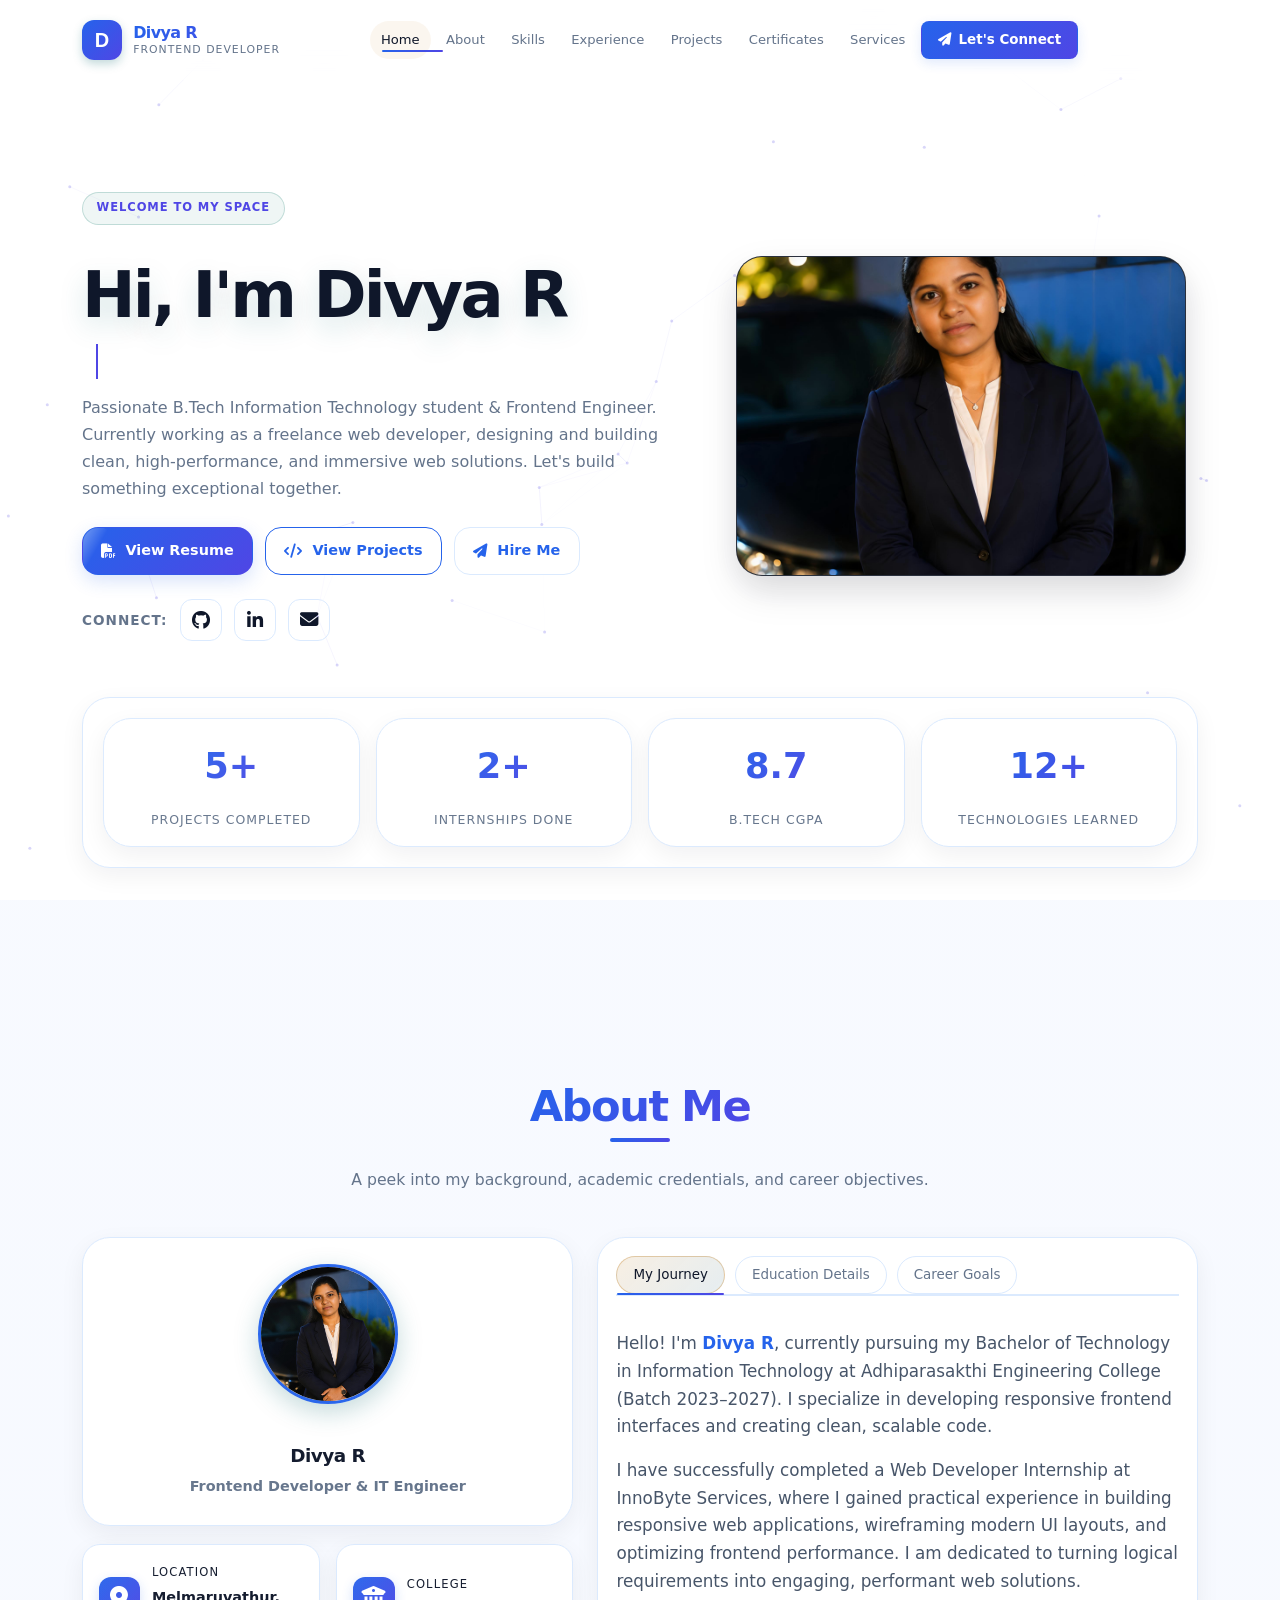
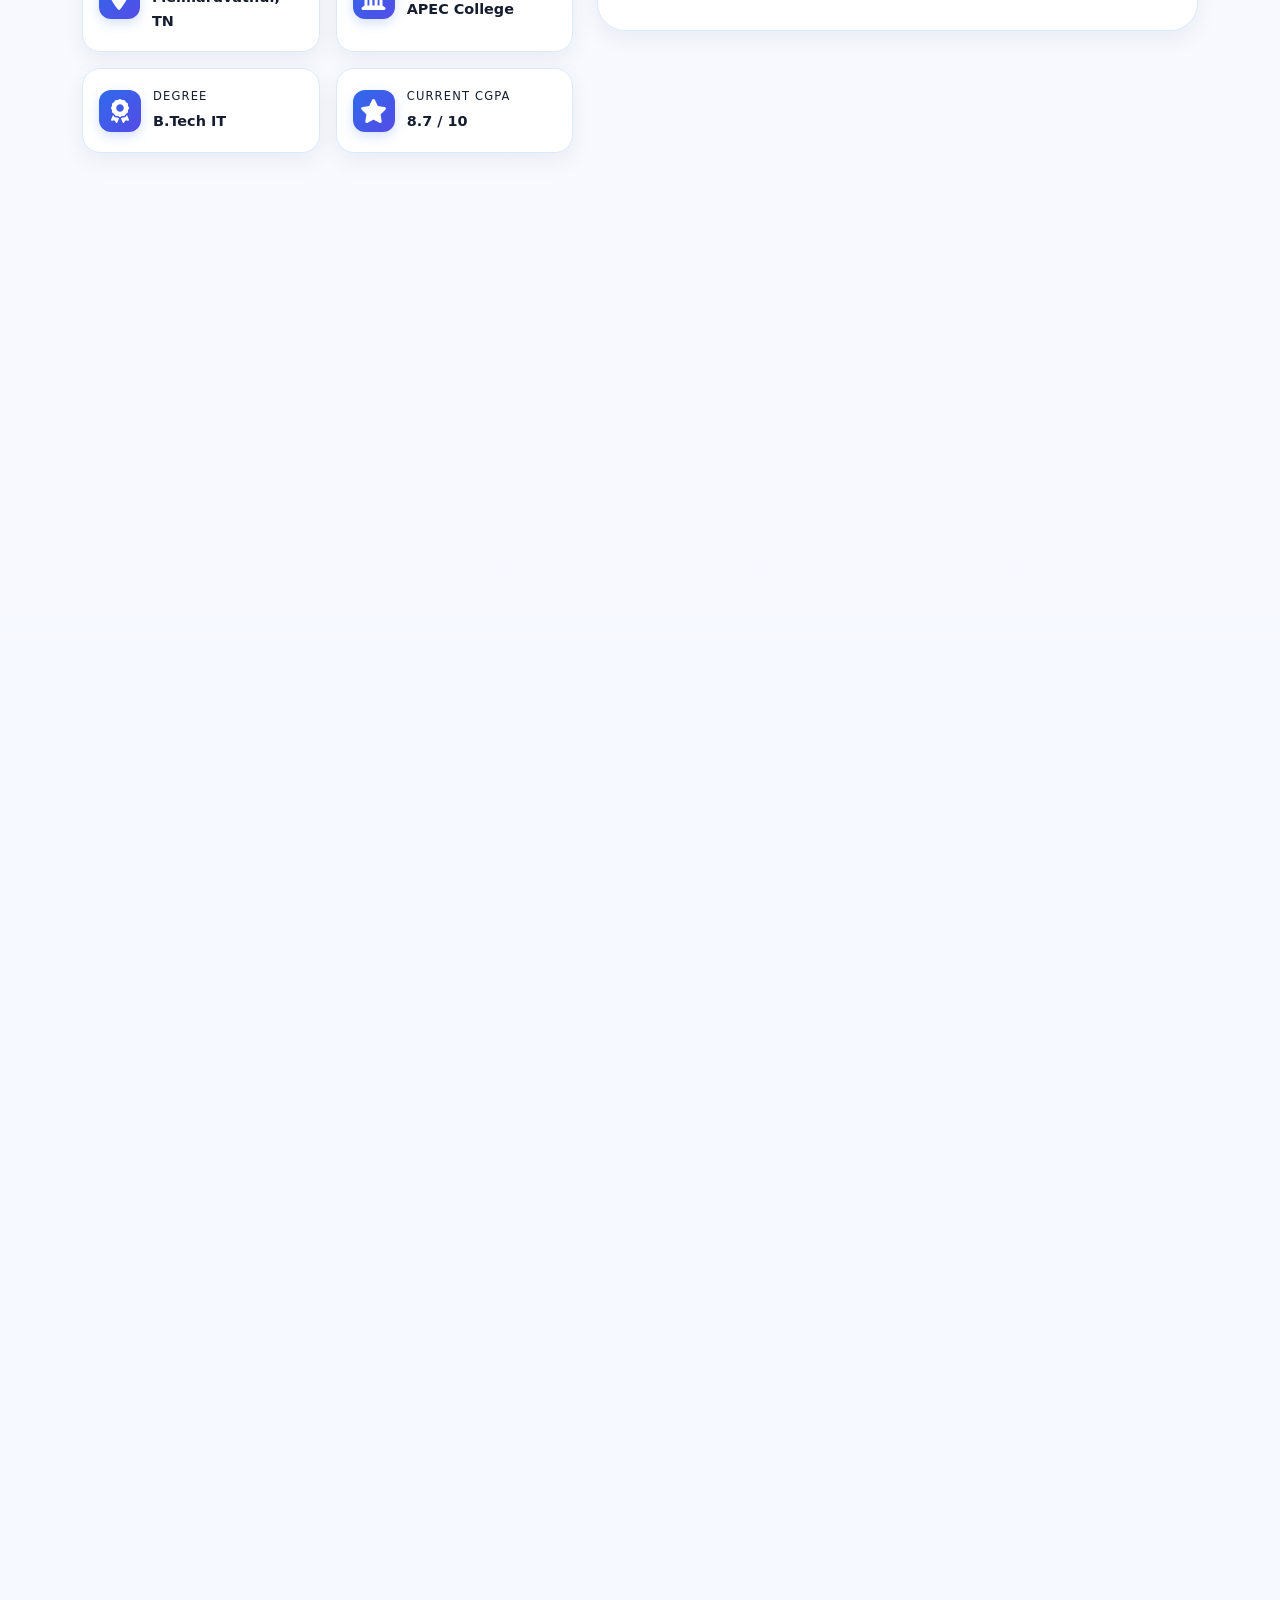
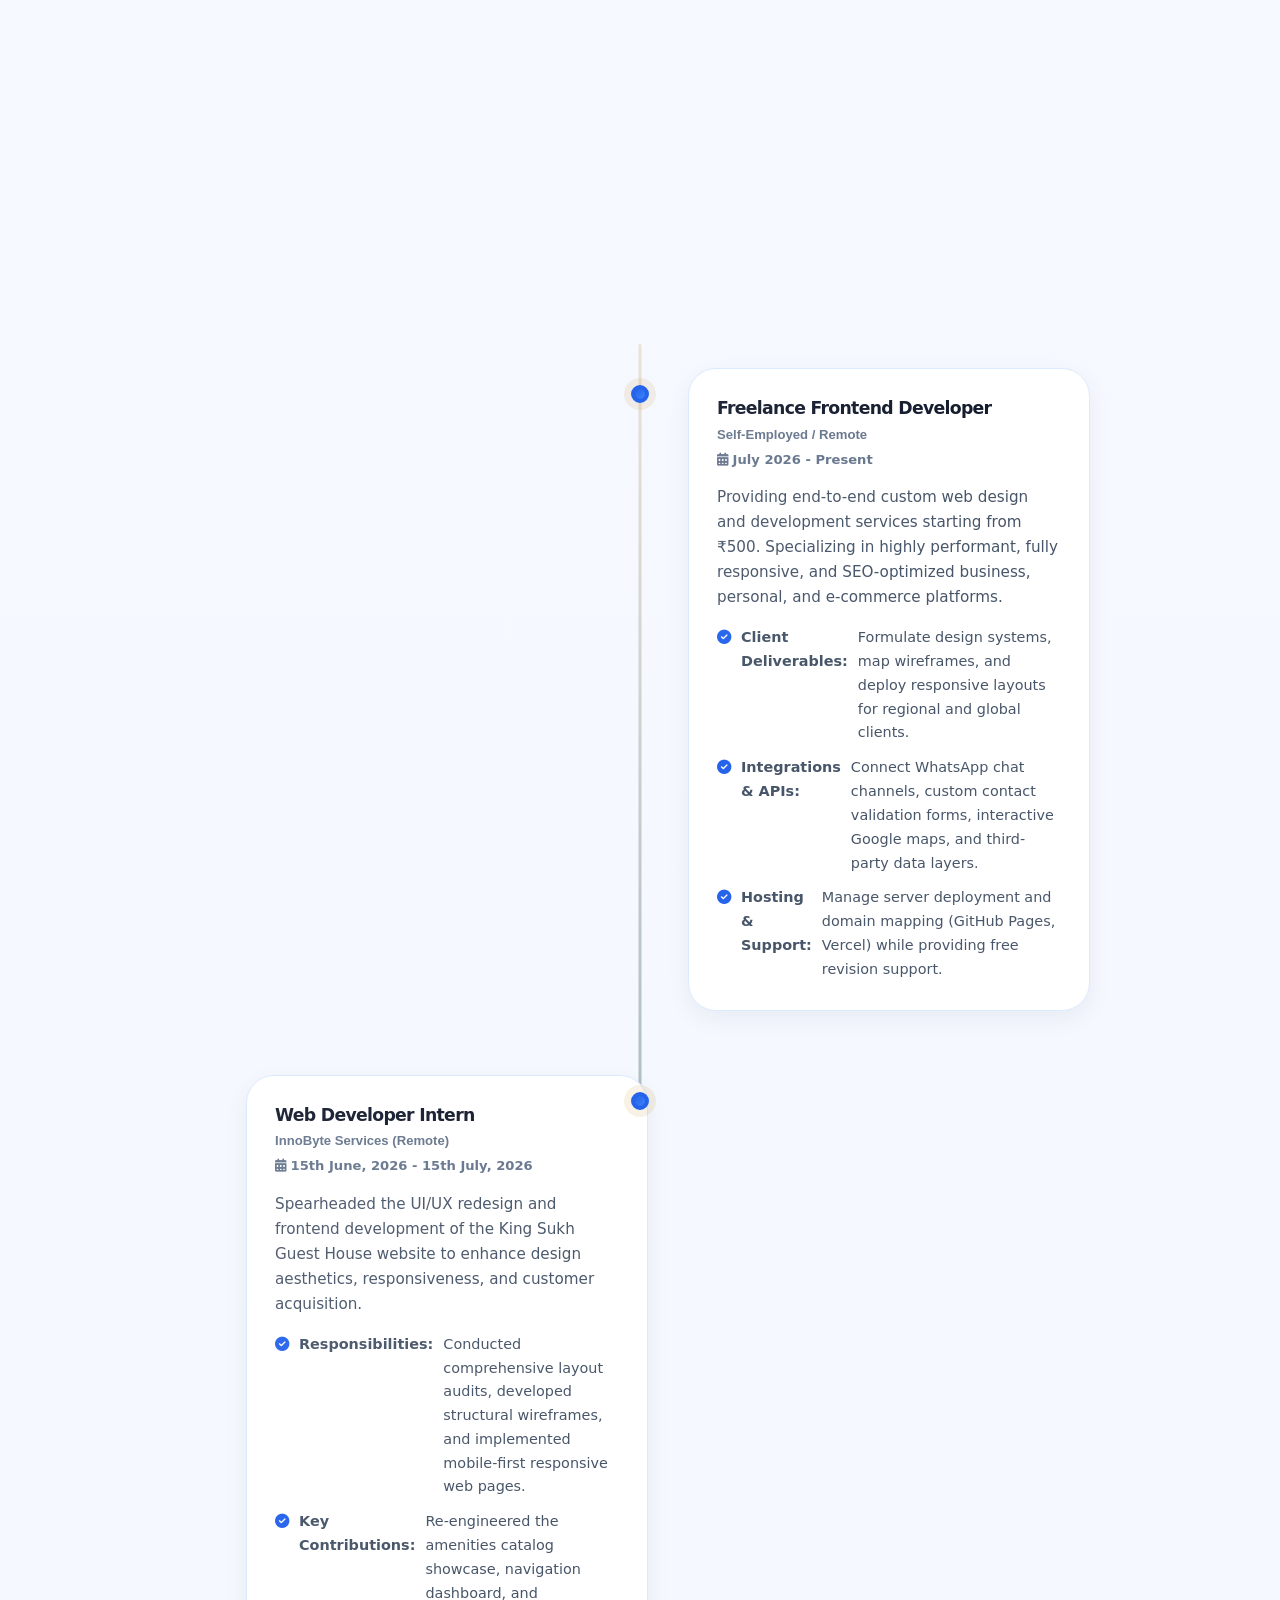
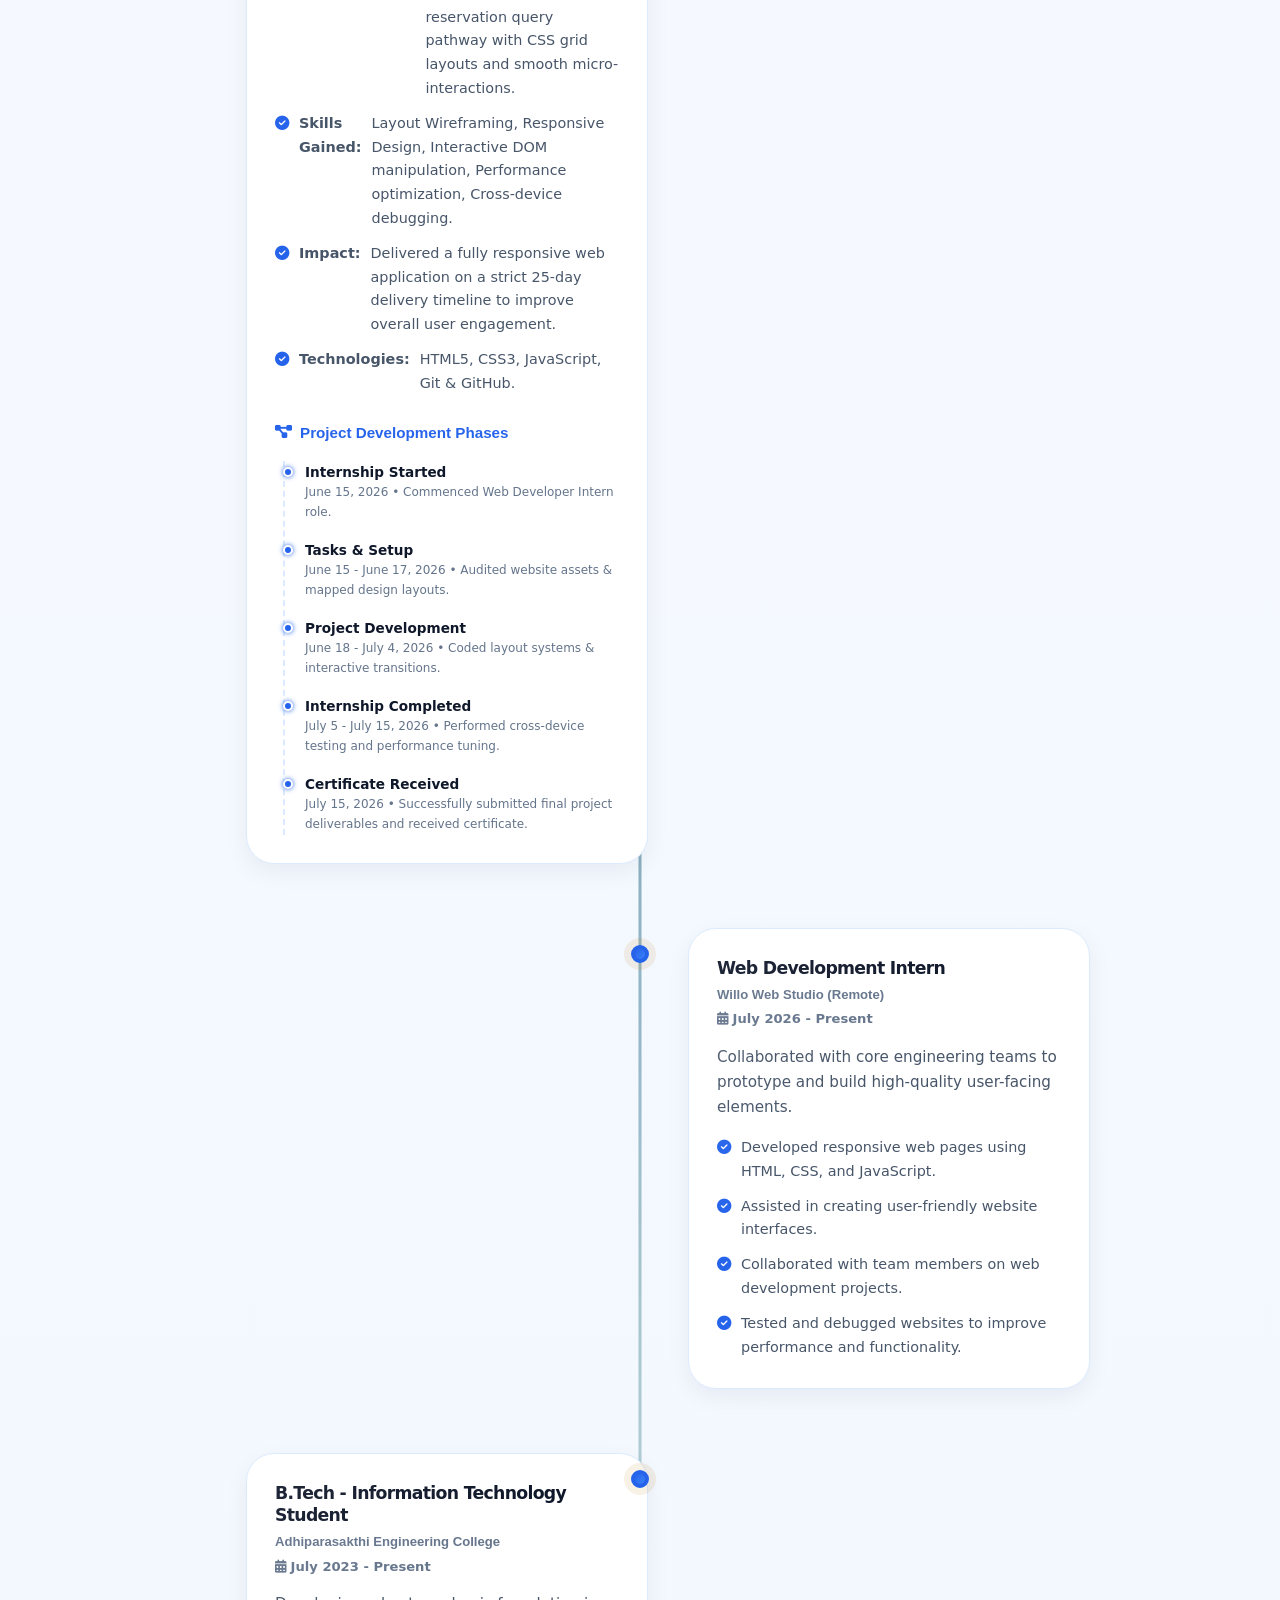
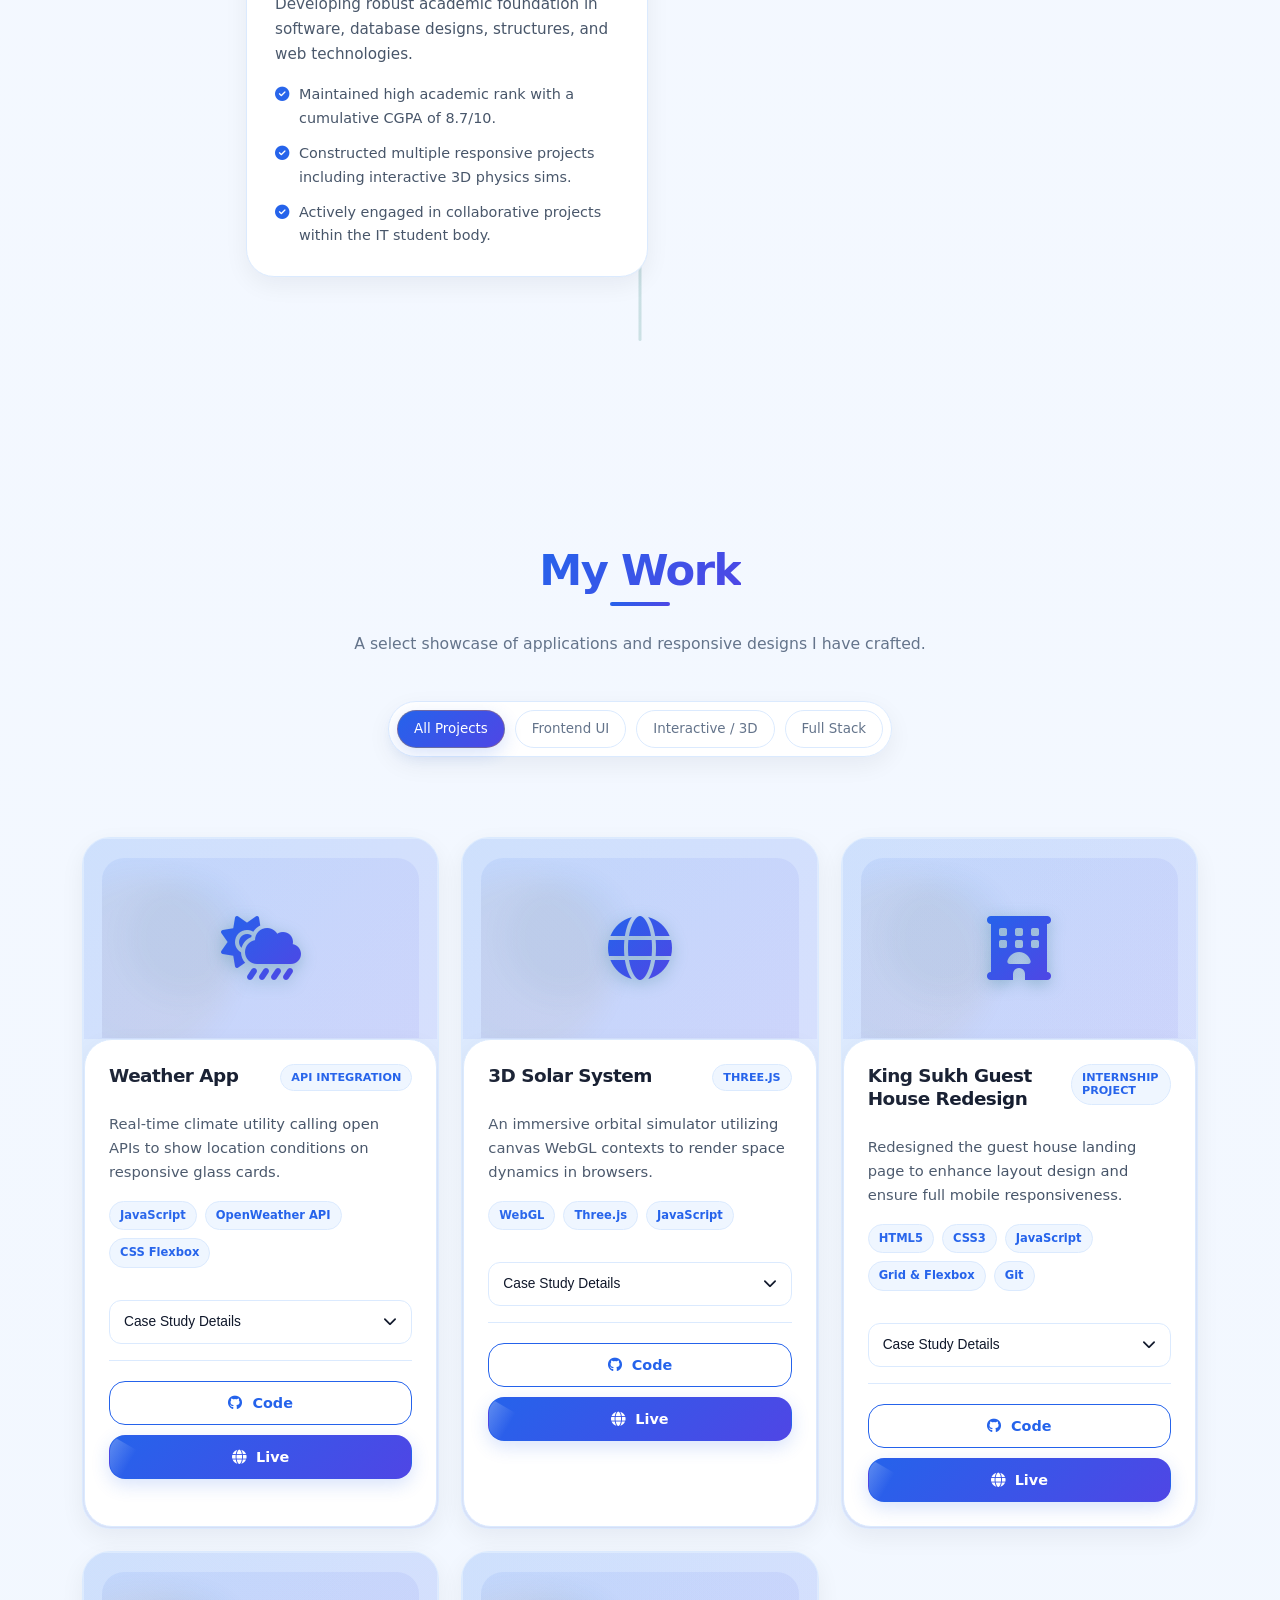
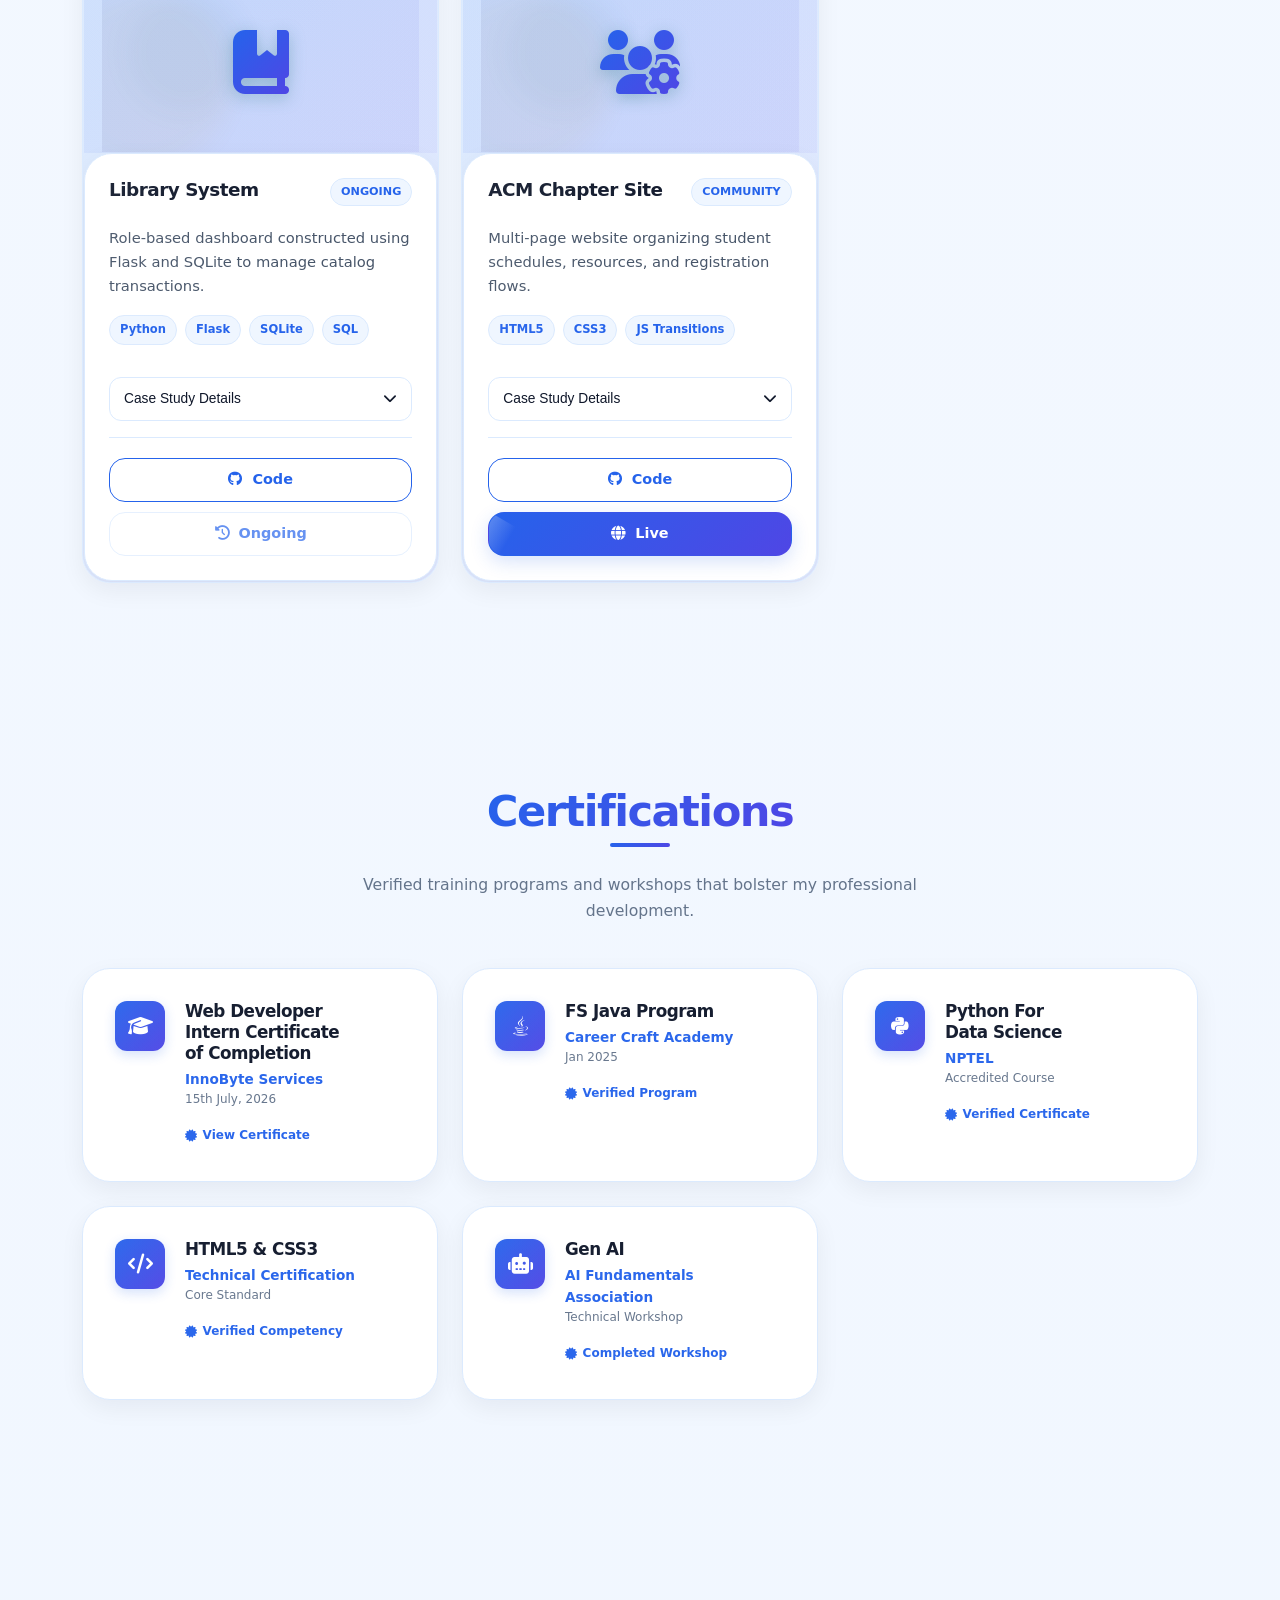
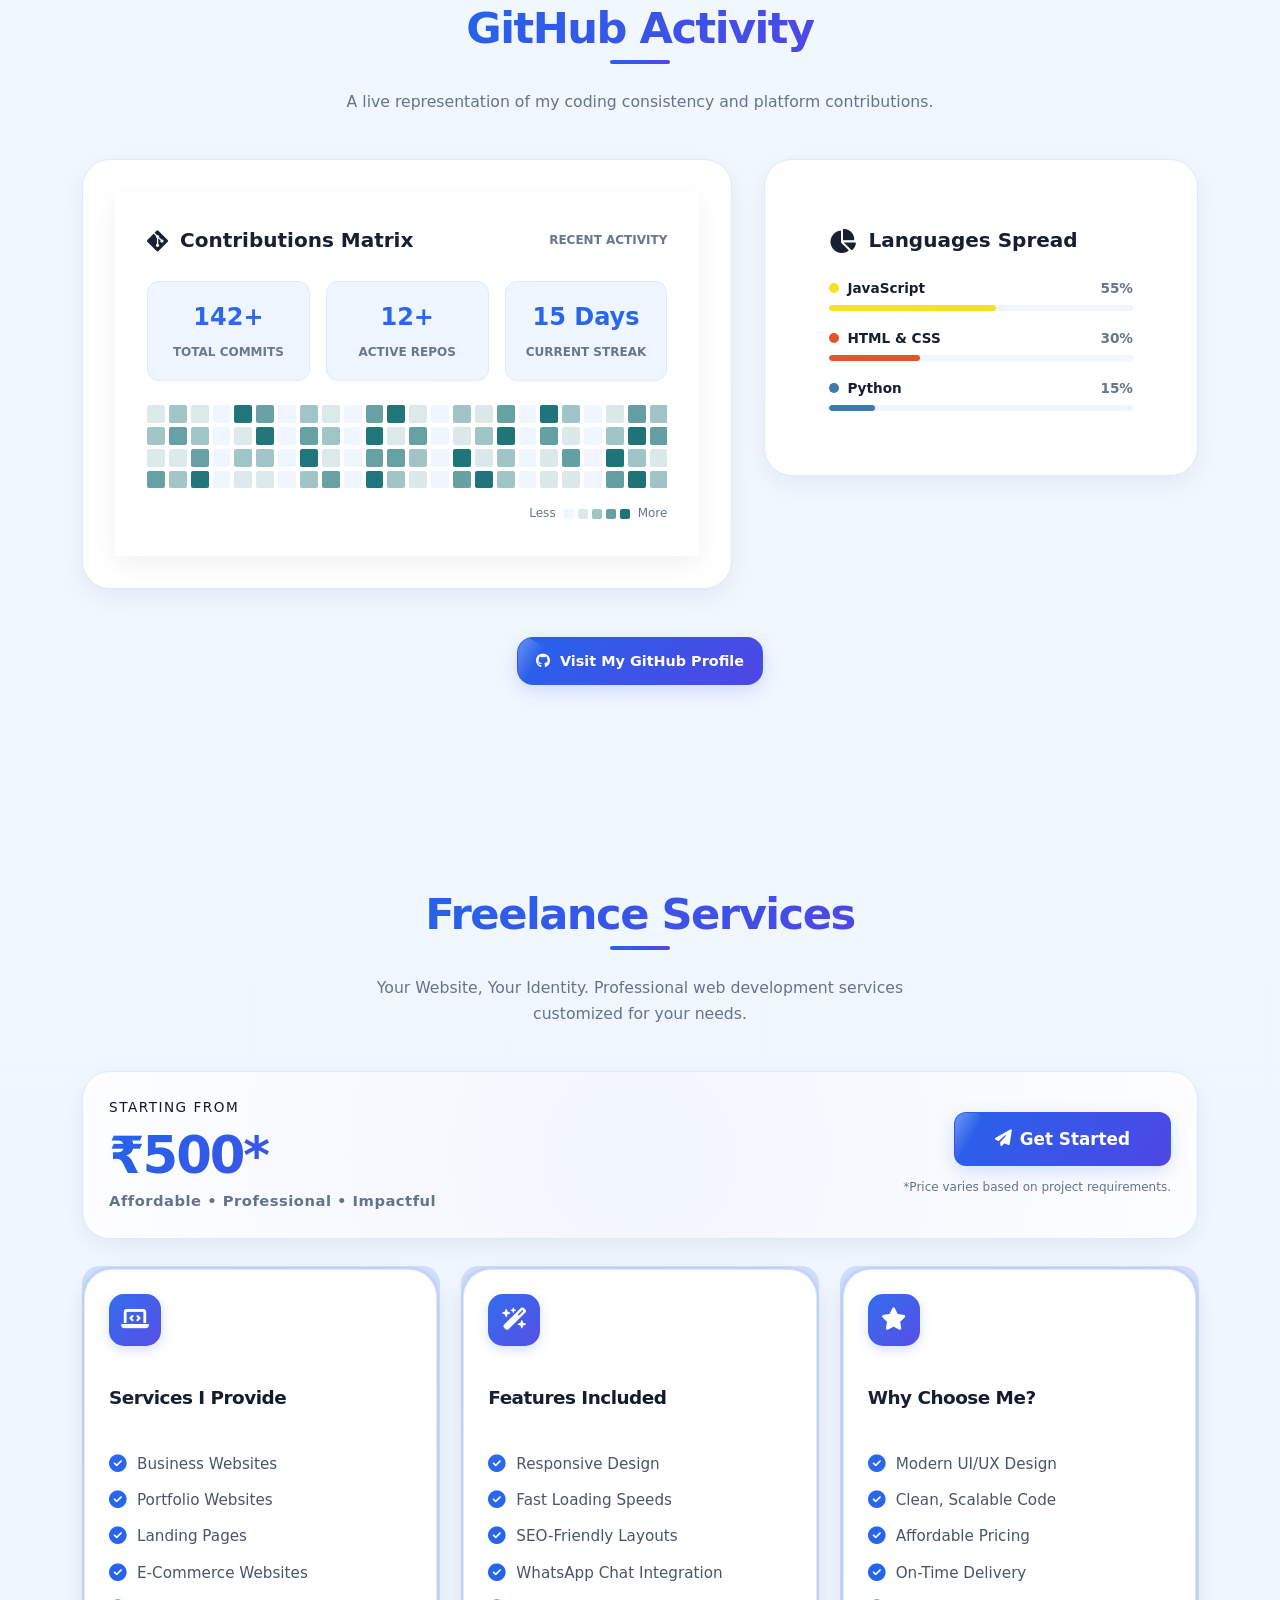
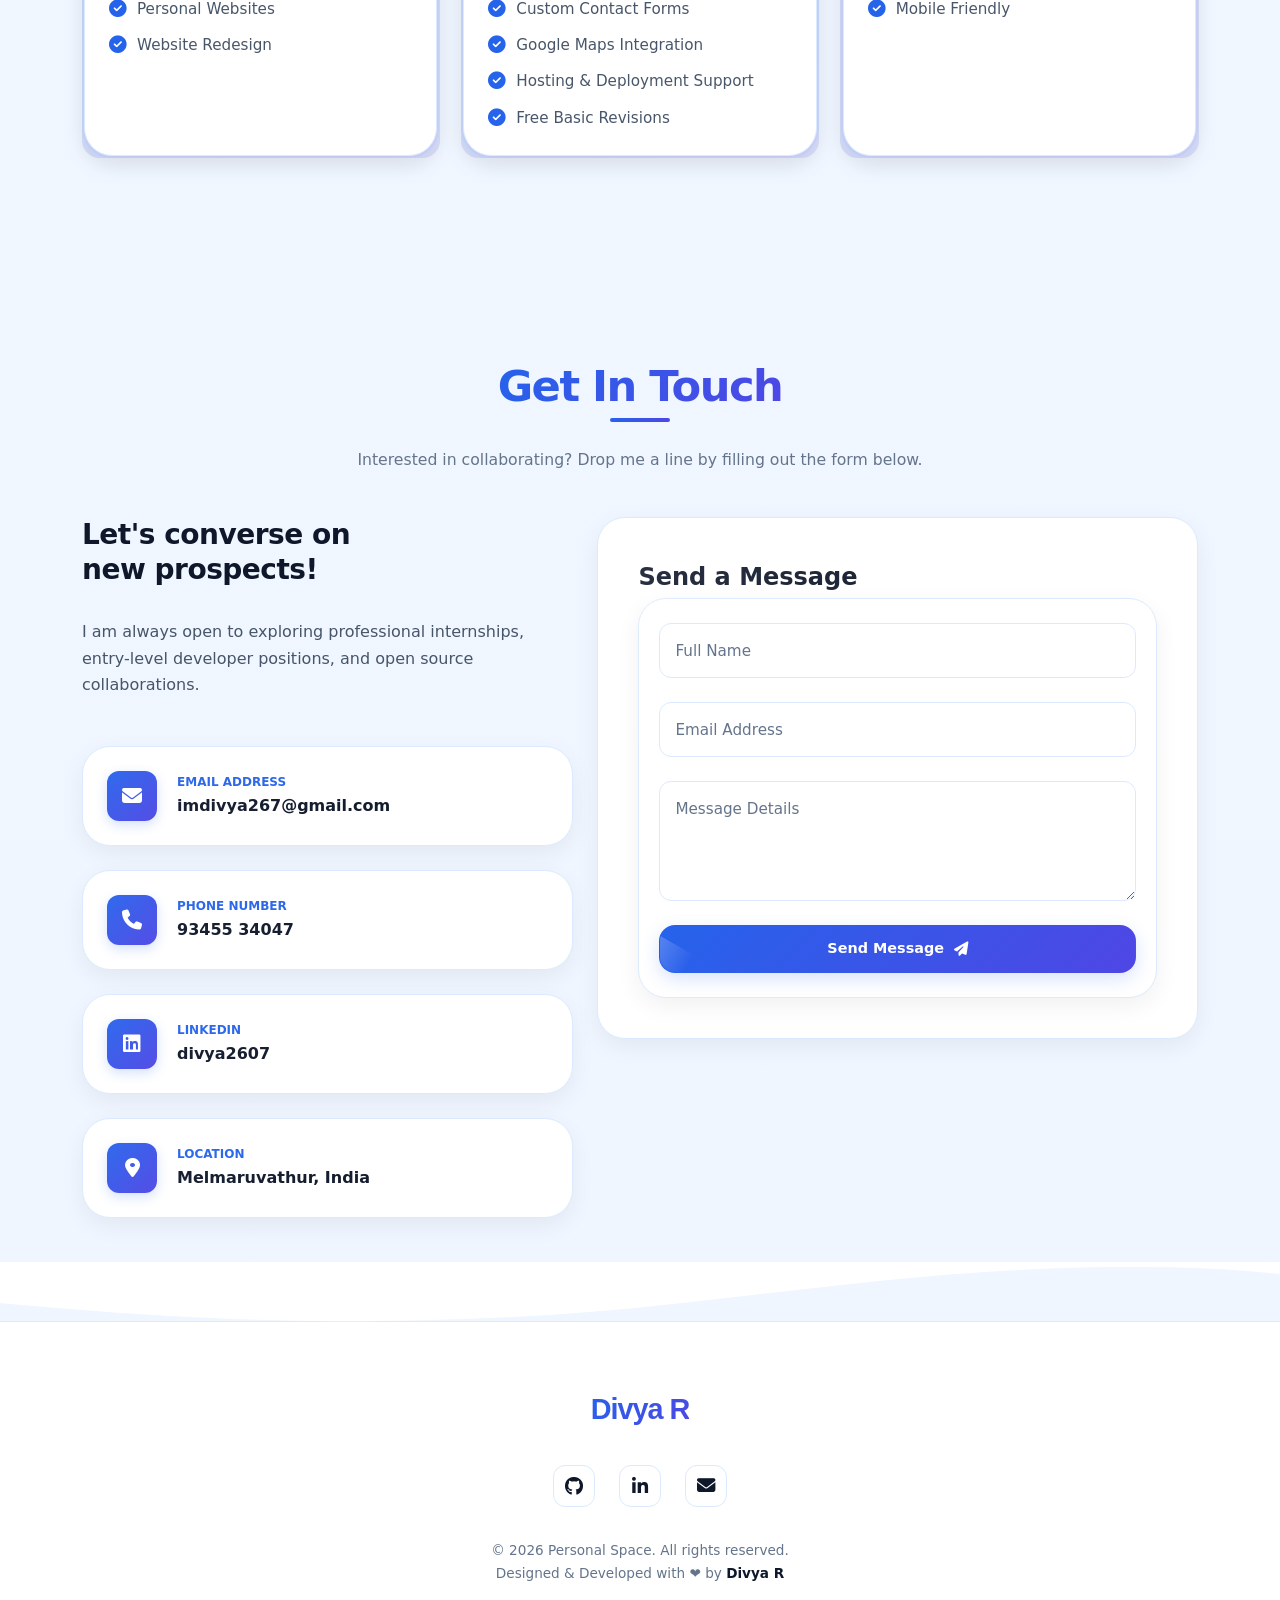
==== index.html @ c804f4dc "feat: integrate Web3Forms into contact form" ====
<!DOCTYPE html>
<html lang="en" data-theme="light">

<head>
  <!-- 1. Core Meta Tags -->
  <meta charset="UTF-8">
  <meta name="viewport" content="width=device-width, initial-scale=1.0">
  <meta name="description"
    content="Explore the portfolio of Divya R, a freelance frontend developer and B.Tech Information Technology student in Tamil Nadu, India. View responsive web projects, UI/UX work, skills, and contact details.">
  <meta name="author" content="Divya R">
  <meta name="robots" content="index, follow">
  <meta name="theme-color" content="#F5F8F8">
  <link rel="canonical" href="https://divyaharina.github.io/Divya-Portfolio/">

  <title>Divya R | Frontend Developer in Tamil Nadu, India</title>

  <!-- 2. Security Meta Tags -->
  <meta http-equiv="Content-Security-Policy" content="default-src 'self'; script-src 'self' 'unsafe-inline' https://cdn.jsdelivr.net https://www.googletagmanager.com; style-src 'self' 'unsafe-inline' https://fonts.googleapis.com https://cdnjs.cloudflare.com; font-src 'self' https://fonts.gstatic.com https://cdnjs.cloudflare.com; img-src 'self' data: https://divyaharina.github.io; connect-src 'self' https://api.web3forms.com https://api.emailjs.com https://www.google-analytics.com; upgrade-insecure-requests;">

  <!-- 3. Open Graph / Facebook / LinkedIn / WhatsApp Preview -->
  <meta property="og:type" content="website">
  <meta property="og:url" content="https://divyaharina.github.io/Divya-Portfolio/">
  <meta property="og:title" content="Divya R | Frontend Developer in Tamil Nadu, India">
  <meta property="og:description"
    content="Explore Divya R's frontend development portfolio, featuring responsive web projects, UI/UX work, skills, and contact details.">
  <meta property="og:image" content="https://divyaharina.github.io/Divya-Portfolio/assets/image.png">
  <meta property="og:image:alt" content="Divya R, freelance frontend developer">
  <meta property="og:locale" content="en_IN">
  <meta property="og:site_name" content="Divya R Portfolio">

  <!-- 4. Twitter Cards (X Preview) -->
  <meta name="twitter:card" content="summary_large_image">
  <meta name="twitter:url" content="https://divyaharina.github.io/Divya-Portfolio/">
  <meta name="twitter:title" content="Divya R | Frontend Developer in Tamil Nadu, India">
  <meta name="twitter:description"
    content="Explore Divya R's frontend development portfolio, featuring responsive web projects, UI/UX work, skills, and contact details.">
  <meta name="twitter:image" content="https://divyaharina.github.io/Divya-Portfolio/assets/image.png">
  <meta name="twitter:image:alt" content="Divya R, freelance frontend developer">

  <!-- 5. Favicon & Progressive Web App (PWA) Support -->
  <link rel="shortcut icon" href="./favicon.ico" type="image/x-icon">
  <link rel="icon" type="image/png" href="./favicon.png">
  <link rel="icon" type="image/png" sizes="32x32" href="./assets/favicon-32x32.png">
  <link rel="icon" type="image/png" sizes="16x16" href="./assets/favicon-16x16.png">
  <link rel="apple-touch-icon" sizes="180x180" href="./assets/apple-touch-icon.png">
  <link rel="manifest" href="./manifest.webmanifest">

  <!-- 6. Preload Critical Styles & Google Fonts (Performance Optimization) -->
  <link rel="preload" href="css/style.css" as="style">
  <link rel="stylesheet" href="css/style.css">
  <link rel="preconnect" href="https://fonts.googleapis.com">
  <link rel="preconnect" href="https://fonts.gstatic.com" crossorigin>
  <link rel="preload"
    href="https://fonts.googleapis.com/css2?family=Montserrat:wght@400;600;700;800&family=Poppins:wght@300;400;500;600;700&display=swap"
    as="style" onload="this.onload=null;this.rel='stylesheet'">
  <noscript>
    <link rel="stylesheet"
      href="https://fonts.googleapis.com/css2?family=Montserrat:wght@400;600;700;800&family=Poppins:wght@300;400;500;600;700&display=swap">
  </noscript>

  <!-- Font Awesome Icons -->
  <link rel="stylesheet" href="https://cdnjs.cloudflare.com/ajax/libs/font-awesome/6.4.0/css/all.min.css">

  <!-- 7. JSON-LD Structured Data -->
  <script type="application/ld+json">
  {
    "@context": "https://schema.org",
    "@graph": [
      {
        "@type": "ProfilePage",
        "@id": "https://divyaharina.github.io/Divya-Portfolio/#profile",
        "url": "https://divyaharina.github.io/Divya-Portfolio/",
        "name": "Divya R | Frontend Developer in Tamil Nadu, India",
        "mainEntity": { "@id": "https://divyaharina.github.io/Divya-Portfolio/#person" }
      },
      {
        "@type": "Person",
        "@id": "https://divyaharina.github.io/Divya-Portfolio/#person",
        "name": "Divya R",
        "description": "Freelance frontend developer and B.Tech Information Technology student in Tamil Nadu, India.",
        "jobTitle": "Frontend Developer",
        "email": "divyaharina267@gmail.com",
        "url": "https://divyaharina.github.io/Divya-Portfolio/",
        "image": "https://divyaharina.github.io/Divya-Portfolio/assets/image.png",
        "nationality": "Indian",
        "affiliation": {
          "@type": "CollegeOrUniversity",
          "name": "Adhiparasakthi Engineering College",
          "address": {
            "@type": "PostalAddress",
            "addressLocality": "Melmaruvathur",
            "addressRegion": "Tamil Nadu",
            "addressCountry": "IN"
          }
        },
        "sameAs": [
          "https://github.com/DIVYAHARINA",
          "https://www.linkedin.com/in/divya2607/"
        ],
        "knowsAbout": [
          "Frontend Development",
          "Web Development",
          "HTML5",
          "CSS3",
          "JavaScript",
          "React.js",
          "Responsive Web Design",
          "Git",
          "GitHub"
        ]
      }
    ]
  }
  </script>

  <!-- 8. Google Analytics (GA4) Integration -->
  <script async src="https://www.googletagmanager.com/gtag/js?id=G-XXXXXXXXXX"></script>
  <script>
    window.dataLayer = window.dataLayer || [];
    function gtag(){dataLayer.push(arguments);}
    gtag('js', new Date());
    gtag('config', 'G-XXXXXXXXXX');
  </script>
</head>

<body>

  <!-- 1. LOADING SCREEN PRELOADER -->
  <div class="preloader" id="preloader">
    <div class="loader-logo">DIVYA.R</div>
    <div class="loader-bar-bg">
      <div class="loader-bar"></div>
    </div>
  </div>

  <!-- 2. SCROLL PROGRESS BAR -->
  <div class="scroll-progress-bar" id="scrollProgress"></div>

  <!-- 3. CANVAS FOR INTERACTIVE PARTICLES BACKGROUND -->
  <canvas id="particles-canvas"></canvas>
  <div class="cursor-glow" id="cursorGlow"></div>

  <!-- 4. NAVIGATION BAR -->
  <header class="header" id="header">
    <div class="container header-content">
      <a href="#home" class="logo-container">
        <div class="logo-icon">D</div>
        <div class="logo-text">
          <span class="logo-title">Divya R</span>
          <span class="logo-sub">Frontend Developer</span>
        </div>
      </a>

      <nav class="nav-wrapper">
        <ul class="nav-menu" id="navMenu">
          <li><a href="#home" class="nav-link active">Home</a></li>
          <li><a href="#about" class="nav-link">About</a></li>
          <li><a href="#skills" class="nav-link">Skills</a></li>
          <li><a href="#experience" class="nav-link">Experience</a></li>
          <li><a href="#projects" class="nav-link">Projects</a></li>
          <li><a href="#certificates" class="nav-link">Certificates</a></li>
          <li><a href="#services" class="nav-link">Services</a></li>
          <li><a href="#contact" class="nav-link nav-connect-btn"><i class="fa-solid fa-paper-plane"></i> Let's Connect</a></li>
        </ul>
      </nav>

      <div class="header-actions">
        <button class="menu-toggle" id="menuToggleBtn" aria-label="Toggle Mobile Menu">
          <span></span>
          <span></span>
          <span></span>
        </button>
      </div>
    </div>
  </header>



  <!-- 5. HERO SECTION -->
  <section class="hero section" id="home">
    <div class="container">
      <div class="hero-grid">
        <div class="hero-text reveal">
          <span class="hero-hello">Welcome to my space</span>
          <h1 class="hero-name">Hi, I'm Divya R</h1>
          <div class="hero-title-wrap">
            <span id="role-text">Frontend Developer</span>
            <span class="hero-role-cursor"></span>
          </div>
          <p class="hero-desc">
            Passionate B.Tech Information Technology student & Frontend Engineer. Currently working as a freelance web developer, designing and building clean, high-performance, and immersive web solutions. Let's build something exceptional together.
          </p>
          <div class="hero-btns">
            <button class="btn btn-primary" id="viewResumeBtn">
              <i class="fa-solid fa-file-pdf"></i> View Resume
            </button>
            <a href="#projects" class="btn btn-secondary">
              <i class="fa-solid fa-code"></i> View Projects
            </a>
            <a href="#contact" class="btn btn-glass">
              <i class="fa-solid fa-paper-plane"></i> Hire Me
            </a>
          </div>
          <div class="hero-socials">
            <span class="hero-socials-label">Connect:</span>
            <a href="https://github.com/DIVYAHARINA" target="_blank" class="social-icon" aria-label="GitHub">
              <i class="fa-brands fa-github"></i>
            </a>
            <a href="https://www.linkedin.com/in/divya2607/" target="_blank" class="social-icon" aria-label="LinkedIn">
              <i class="fa-brands fa-linkedin-in"></i>
            </a>
            <a href="mailto:divyaharina267@gmail.com" class="social-icon" aria-label="Email">
              <i class="fa-solid fa-envelope"></i>
            </a>
          </div>
        </div>

        <div class="hero-avatar-container zoom-in">
          <div class="avatar-wrapper">
            <div class="avatar-border-gradient"></div>
            <div class="avatar-inner">
              <!-- Divya R's Profile Photo -->
              <img src="assets/image.png" alt="Divya R - Frontend Developer Portfolio Photo" width="320" height="320" style="width: 100%; height: 100%; object-fit: cover;">
            </div>
          </div>
        </div>
      </div>

      <!-- HERO STATS CARD -->
      <div class="hero-stats glass-card reveal">
        <div class="stat-item">
          <span class="stat-number" data-target="5">0</span>
          <span class="stat-label">Projects Completed</span>
        </div>
        <div class="stat-item">
          <span class="stat-number" data-target="2">0</span>
          <span class="stat-label">Internships Done</span>
        </div>
        <div class="stat-item">
          <span class="stat-number" data-target="8.7" data-decimals="1">0</span>
          <span class="stat-label">B.Tech CGPA</span>
        </div>
        <div class="stat-item">
          <span class="stat-number" data-target="12">0</span>
          <span class="stat-label">Technologies Learned</span>
        </div>
      </div>
    </div>
  </section>

  <div id="sections-before-github"></div>

  <section class="github section" id="github">
      <div class="container">
        <div class="section-title reveal">
          <h2>GitHub Activity</h2>
          <p>A live representation of my coding consistency and platform contributions.</p>
        </div>
  
        <div class="github-dashboard reveal">
          <!-- Contribution Graph Panel -->
          <div class="glass-card github-left">
            <div class="github-graph-card">
              <div class="github-header">
                <span class="github-title"><i class="fa-brands fa-git-alt"></i> Contributions Matrix</span>
                <span class="github-stat-mini-lbl">Recent Activity</span>
              </div>
  
              <div class="github-stats-row">
                <div class="github-stat-mini">
                  <span class="github-stat-mini-num">142+</span>
                  <span class="github-stat-mini-lbl">Total Commits</span>
                </div>
                <div class="github-stat-mini">
                  <span class="github-stat-mini-num">12+</span>
                  <span class="github-stat-mini-lbl">Active Repos</span>
                </div>
                <div class="github-stat-mini">
                  <span class="github-stat-mini-num">15 Days</span>
                  <span class="github-stat-mini-lbl">Current Streak</span>
                </div>
              </div>
  
              <!-- Grid Mock graph -->
              <div class="github-grid-scroll">
                <div class="github-grid-mock">
                  <!-- Row cells will be generated automatically or styled directly with CSS classes -->
                  <!-- We will write a representational grid representing contribution history -->
                  <div class="github-grid-cell level-1"></div>
                  <div class="github-grid-cell level-2"></div>
                  <div class="github-grid-cell level-1"></div>
                  <div class="github-grid-cell"></div>
                  <div class="github-grid-cell level-4"></div>
                  <div class="github-grid-cell level-3"></div>
                  <div class="github-grid-cell"></div>
                  <div class="github-grid-cell level-2"></div>
                  <div class="github-grid-cell level-1"></div>
                  <div class="github-grid-cell"></div>
                  <div class="github-grid-cell level-3"></div>
                  <div class="github-grid-cell level-4"></div>
                  <div class="github-grid-cell level-1"></div>
                  <div class="github-grid-cell"></div>
                  <div class="github-grid-cell level-2"></div>
                  <div class="github-grid-cell level-1"></div>
                  <div class="github-grid-cell level-3"></div>
                  <div class="github-grid-cell"></div>
                  <div class="github-grid-cell level-4"></div>
                  <div class="github-grid-cell level-2"></div>
                  <div class="github-grid-cell"></div>
                  <div class="github-grid-cell level-1"></div>
                  <div class="github-grid-cell level-3"></div>
                  <div class="github-grid-cell level-2"></div>
                  <div class="github-grid-cell level-2"></div>
                  <div class="github-grid-cell level-3"></div>
                  <div class="github-grid-cell level-2"></div>
                  <div class="github-grid-cell"></div>
                  <div class="github-grid-cell level-1"></div>
                  <div class="github-grid-cell level-4"></div>
                  <div class="github-grid-cell"></div>
                  <div class="github-grid-cell level-3"></div>
                  <div class="github-grid-cell level-2"></div>
                  <div class="github-grid-cell"></div>
                  <div class="github-grid-cell level-4"></div>
                  <div class="github-grid-cell level-1"></div>
                  <div class="github-grid-cell level-3"></div>
                  <div class="github-grid-cell"></div>
                  <div class="github-grid-cell level-1"></div>
                  <div class="github-grid-cell level-2"></div>
                  <div class="github-grid-cell level-4"></div>
                  <div class="github-grid-cell"></div>
                  <div class="github-grid-cell level-3"></div>
                  <div class="github-grid-cell level-1"></div>
                  <div class="github-grid-cell"></div>
                  <div class="github-grid-cell level-2"></div>
                  <div class="github-grid-cell level-4"></div>
                  <div class="github-grid-cell level-3"></div>
                  <div class="github-grid-cell level-1"></div>
                  <div class="github-grid-cell level-1"></div>
                  <div class="github-grid-cell level-3"></div>
                  <div class="github-grid-cell"></div>
                  <div class="github-grid-cell level-2"></div>
                  <div class="github-grid-cell level-2"></div>
                  <div class="github-grid-cell"></div>
                  <div class="github-grid-cell level-4"></div>
                  <div class="github-grid-cell level-1"></div>
                  <div class="github-grid-cell"></div>
                  <div class="github-grid-cell level-3"></div>
                  <div class="github-grid-cell level-3"></div>
                  <div class="github-grid-cell level-2"></div>
                  <div class="github-grid-cell"></div>
                  <div class="github-grid-cell level-4"></div>
                  <div class="github-grid-cell level-1"></div>
                  <div class="github-grid-cell level-2"></div>
                  <div class="github-grid-cell"></div>
                  <div class="github-grid-cell level-1"></div>
                  <div class="github-grid-cell level-3"></div>
                  <div class="github-grid-cell"></div>
                  <div class="github-grid-cell level-4"></div>
                  <div class="github-grid-cell level-2"></div>
                  <div class="github-grid-cell level-1"></div>
                  <div class="github-grid-cell level-3"></div>
                  <div class="github-grid-cell level-2"></div>
                  <div class="github-grid-cell level-4"></div>
                  <div class="github-grid-cell"></div>
                  <div class="github-grid-cell level-1"></div>
                  <div class="github-grid-cell level-1"></div>
                  <div class="github-grid-cell"></div>
                  <div class="github-grid-cell level-2"></div>
                  <div class="github-grid-cell level-3"></div>
                  <div class="github-grid-cell"></div>
                  <div class="github-grid-cell level-4"></div>
                  <div class="github-grid-cell level-2"></div>
                  <div class="github-grid-cell level-1"></div>
                  <div class="github-grid-cell"></div>
                  <div class="github-grid-cell level-3"></div>
                  <div class="github-grid-cell level-4"></div>
                  <div class="github-grid-cell level-2"></div>
                  <div class="github-grid-cell"></div>
                  <div class="github-grid-cell level-1"></div>
                  <div class="github-grid-cell level-1"></div>
                  <div class="github-grid-cell"></div>
                  <div class="github-grid-cell level-3"></div>
                  <div class="github-grid-cell level-4"></div>
                  <div class="github-grid-cell level-2"></div>
                </div>
              </div>
  
              <div class="github-legend">
                <span>Less</span>
                <div class="github-legend-cells">
                  <div class="github-grid-cell" style="width: 10px; height:10px;"></div>
                  <div class="github-grid-cell level-1" style="width: 10px; height:10px;"></div>
                  <div class="github-grid-cell level-2" style="width: 10px; height:10px;"></div>
                  <div class="github-grid-cell level-3" style="width: 10px; height:10px;"></div>
                  <div class="github-grid-cell level-4" style="width: 10px; height:10px;"></div>
                </div>
                <span>More</span>
              </div>
            </div>
          </div>
  
          <!-- Language statistics Panel -->
          <div class="glass-card github-right">
            <div class="github-lang-card">
              <span class="github-title"><i class="fa-solid fa-chart-pie"></i> Languages Spread</span>
              <div class="github-lang-row">
                <!-- JS -->
                <div class="github-lang-item">
                  <div class="github-lang-meta">
                    <span class="github-lang-lbl"><span class="github-lang-dot" style="background:#F7DF1E;"></span>
                      JavaScript</span>
                    <span class="github-lang-pct">55%</span>
                  </div>
                  <div class="github-lang-bar-bg">
                    <div class="github-lang-bar-fill" style="width: 55%; background:#F7DF1E;"></div>
                  </div>
                </div>
                <!-- HTML & CSS -->
                <div class="github-lang-item">
                  <div class="github-lang-meta">
                    <span class="github-lang-lbl"><span class="github-lang-dot" style="background:#E34F26;"></span> HTML &
                      CSS</span>
                    <span class="github-lang-pct">30%</span>
                  </div>
                  <div class="github-lang-bar-bg">
                    <div class="github-lang-bar-fill" style="width: 30%; background:#E34F26;"></div>
                  </div>
                </div>
                <!-- Python -->
                <div class="github-lang-item">
                  <div class="github-lang-meta">
                    <span class="github-lang-lbl"><span class="github-lang-dot" style="background:#3776AB;"></span>
                      Python</span>
                    <span class="github-lang-pct">15%</span>
                  </div>
                  <div class="github-lang-bar-bg">
                    <div class="github-lang-bar-fill" style="width: 15%; background:#3776AB;"></div>
                  </div>
                </div>
              </div>
            </div>
          </div>
  
          <div class="github-footer-btn-wrapper">
            <a href="https://github.com/DIVYAHARINA" target="_blank" class="btn btn-primary">
              <i class="fa-brands fa-github"></i> Visit My GitHub Profile
            </a>
          </div>
        </div>
      </div>
    </section>

  <div id="sections-after-github"></div>
  <div id="sections-after-contact"></div>

  <!-- 13. FOOTER -->
  <footer class="footer">
    <!-- Wave Vectors Container -->
    <div class="footer-wave-wrap">
      <svg data-name="Layer 1" xmlns="http://www.w3.org/2000/svg" viewBox="0 0 1200 120" preserveAspectRatio="none">
        <path
          d="M321.39,56.44c58-10.79,114.16-30.13,172-41.86,82.39-16.72,168.19-17.73,250.45-.39C823.78,31,906.67,72,985.66,92.83c70.05,18.48,146.53,26.09,214.34,3V120H0V27.35C120.5,41.49,216.7,64.21,321.39,56.44Z"
          class="wave-fill"></path>
      </svg>
    </div>

    <div class="container footer-content">
      <span class="footer-logo">Divya R</span>
      <div class="footer-socials">
        <a href="https://github.com/DIVYAHARINA" target="_blank" class="social-icon" aria-label="GitHub">
          <i class="fa-brands fa-github"></i>
        </a>
        <a href="https://www.linkedin.com/in/divya2607/" target="_blank" class="social-icon" aria-label="LinkedIn">
          <i class="fa-brands fa-linkedin-in"></i>
        </a>
        <a href="mailto:divyaharina267@gmail.com" class="social-icon" aria-label="Email">
          <i class="fa-solid fa-envelope"></i>
        </a>
      </div>
      <p class="footer-copy">
        &copy; 2026 Personal Space. All rights reserved. <br>
        Designed & Developed with ❤️ by <strong>Divya R</strong>
      </p>
    </div>
  </footer>

  <!-- 14. BACK TO TOP BUTTON -->
  <button class="back-to-top-btn" id="backToTopBtn" aria-label="Back To Top">
    <i class="fa-solid fa-arrow-up"></i>
  </button>

  <!-- Resume Viewer Modal -->
  <div class="resume-modal" id="resumeModal">
    <div class="resume-modal-overlay" id="resumeModalOverlay"></div>
    <div class="resume-modal-container">
      <div class="resume-modal-header">
        <div class="resume-modal-title">
          <i class="fa-solid fa-file-pdf"></i>
          <span>Divya_R_Resume.pdf</span>
        </div>
        <div class="resume-modal-actions">
          <a href="assets/resume.pdf" download="Divya_R_Resume.pdf" class="btn btn-primary btn-download-modal">
            <i class="fa-solid fa-download"></i> Download
          </a>
          <button class="resume-modal-close" id="closeResumeModalBtn" aria-label="Close Modal">
            <i class="fa-solid fa-xmark"></i>
          </button>
        </div>
      </div>
      <div class="resume-modal-body">
        <object data="assets/resume.pdf" type="application/pdf" width="100%" height="100%">
          <iframe src="assets/resume.pdf" width="100%" height="100%" style="border: none;">
            <p>Your browser does not support viewing PDFs. Please <a href="assets/resume.pdf" download>download the
                PDF</a> to view it.</p>
          </iframe>
        </object>
      </div>
    </div>
  </div>

  <!-- JavaScript Functionality -->
  <script src="js/script.js"></script>
</body>
</html>
---- css/style.css ----
@import url("https://fonts.googleapis.com/css2?family=Inter:wght@400;500;600;700&display=swap");
@import url("./base.css");

/* Typography and layout polish: preserve the existing visual system and behavior. */
:root {
  --font-primary: "Inter", system-ui, -apple-system, BlinkMacSystemFont, "Segoe UI", sans-serif;
  --content-width: 1180px;
  --space-section: clamp(4.5rem, 8vw, 6.75rem);
  --text-body-size: 1rem;
  --text-body-leading: 1.65;
}

html,
body,
button,
input,
textarea,
select {
  font-family: var(--font-primary);
}

html {
  overflow-x: clip;
}

body {
  font-size: var(--text-body-size);
  line-height: var(--text-body-leading);
  text-rendering: optimizeLegibility;
  -webkit-font-smoothing: antialiased;
}

.container {
  width: min(100% - 2.5rem, var(--content-width));
  margin-inline: auto;
}

.header {
  padding: 12px 0;
}

.header-content,
.logo-container,
.header-actions {
  display: flex;
  align-items: center;
}

.header-content {
  min-height: 56px;
  gap: 1.25rem;
}

.logo-container {
  flex-shrink: 0;
  gap: 0.7rem;
}

.logo-text {
  display: grid;
  align-content: center;
  gap: 0.05rem;
  line-height: 1.15;
}

.logo-title,
.logo-sub,
.nav-link,
.btn,
.menu-toggle,
.tab-btn,
.skill-tab-btn,
.project-tab-btn {
  font-family: var(--font-primary);
}

.logo-title {
  font-size: 1rem;
  font-weight: 700;
}

.logo-sub {
  font-size: 0.68rem;
  font-weight: 500;
  line-height: 1.25;
}

.nav-wrapper {
  display: flex;
  align-items: center;
  margin-inline: auto;
}

.nav-menu {
  align-items: center;
  gap: 0.25rem;
}

.nav-link {
  min-height: 38px;
  padding: 0.5rem 0.7rem;
  font-size: 0.82rem;
  font-weight: 500;
  line-height: 1;
  white-space: nowrap;
}

.header-actions {
  flex-shrink: 0;
  gap: 0.65rem;
}

.menu-toggle {
  display: inline-grid;
  place-items: center;
  flex: 0 0 auto;
}

.hero {
  padding-top: clamp(3.5rem, 7vw, 5rem);
}

.hero-grid {
  align-items: center;
  gap: clamp(2.5rem, 5vw, 4.5rem);
}

.hero-text {
  min-width: 0;
}

.hero-hello {
  padding: 0.55rem 0.85rem;
  font-size: 0.72rem;
  font-weight: 600;
  letter-spacing: 0.08em;
  line-height: 1.2;
}

.hero-name {
  margin: 1.25rem 0 0.85rem;
  font-family: var(--font-primary);
  font-size: clamp(2.65rem, 5vw, 4.5rem);
  font-weight: 700;
  line-height: 1.08;
  letter-spacing: -0.045em;
}

.hero-title-wrap {
  min-height: 0;
  margin-bottom: 1rem;
  font-family: var(--font-primary);
  font-size: clamp(1.15rem, 2vw, 1.65rem);
  font-weight: 600;
  line-height: 1.3;
}

.hero-role-cursor {
  height: 1.4em;
}

.hero-desc {
  max-width: 620px;
  margin-bottom: 1.5rem;
  font-size: 1rem;
  line-height: 1.68;
}

.hero-btns,
.hero-socials {
  gap: 0.75rem;
}

.btn {
  min-height: 48px;
  padding-inline: 1.15rem;
  font-size: 0.9rem;
  font-weight: 600;
  line-height: 1.2;
  white-space: nowrap;
}

.section {
  padding: var(--space-section) 0;
}

.section-title {
  max-width: 680px;
  margin-bottom: clamp(2rem, 4vw, 2.75rem);
}

.section-title h2 {
  margin-bottom: 0.7rem;
  font-family: var(--font-primary);
  font-size: clamp(1.9rem, 3.6vw, 2.7rem);
  font-weight: 700;
  line-height: 1.15;
  letter-spacing: -0.035em;
}

.section-title p {
  font-size: 0.98rem;
  line-height: 1.65;
}

h1,
h2,
h3,
h4,
h5,
h6 {
  text-wrap: balance;
}

h3,
h4 {
  font-family: var(--font-primary);
  line-height: 1.25;
}

h3 {
  font-weight: 600;
}

p,
li,
.tab-text,
.timeline-desc,
.project-desc-short {
  line-height: 1.65;
}

.hero-stats {
  margin-top: clamp(2.5rem, 5vw, 3.5rem);
}

.stat-number,
.pricing-price {
  font-family: var(--font-primary);
  font-weight: 700;
}

.stat-label {
  font-size: 0.78rem;
  font-weight: 500;
  line-height: 1.4;
}

.about-pic-card h3,
.service-card h3,
.project-body h3,
.contact-card h3 {
  font-size: 1.15rem;
  font-weight: 600;
}

.service-card-inner,
.skill-card-inner,
.project-body {
  padding: 1.5rem;
}

.service-card h3,
.project-body h3,
.contact-card h3 {
  margin: 1rem 0 0.7rem;
}

.service-list,
.timeline-achievements {
  gap: 0.7rem;
}

.skill-card-inner {
  gap: 1.1rem;
}

.skill-card-name {
  font-size: 1rem;
  font-weight: 600;
  line-height: 1.35;
}

.timeline-card {
  padding: 1.5rem;
}

.timeline-header {
  gap: 0.45rem 0.75rem;
  margin-bottom: 0.85rem;
}

.timeline-role {
  font-size: 1.08rem;
  font-weight: 600;
  line-height: 1.3;
}

.timeline-company,
.timeline-duration {
  font-size: 0.82rem;
  line-height: 1.4;
}

.project-body {
  display: flex;
  flex-direction: column;
}

.project-title-meta {
  align-items: flex-start;
}

.project-body h3 {
  margin-top: 0;
  font-size: 1.15rem;
}

.project-desc-short {
  margin: 0.1rem 0 1rem;
  font-size: 0.92rem;
}

.project-tech-tags {
  gap: 0.5rem;
  margin-bottom: 1rem;
}

.tech-tag,
.project-badge {
  line-height: 1.2;
}

.case-study-trigger {
  min-height: 44px;
  font-size: 0.86rem;
  font-weight: 500;
  line-height: 1.3;
}

.project-links {
  margin-top: 1rem;
}

.project-btn {
  min-height: 44px;
}

.tab-btn,
.skill-tab-btn,
.project-tab-btn {
  font-size: 0.84rem;
  font-weight: 500;
  line-height: 1.2;
}

.pricing-label,
.fact-title,
.contact-item-label {
  font-weight: 500;
}

@media (max-width: 900px) {
  .nav-wrapper {
    margin-inline: 0;
  }

  .hero-text {
    max-width: 680px;
    margin-inline: auto;
  }
}

@media (max-width: 760px) {
  .container {
    width: min(100% - 2rem, var(--content-width));
  }

  .header {
    padding: 10px 0;
  }

  .header-content {
    min-height: 52px;
  }

  .nav-wrapper {
    top: calc(100% + 8px);
  }

  .nav-link {
    min-height: 42px;
    padding: 0.7rem 0.8rem;
    font-size: 0.9rem;
    line-height: 1.2;
  }

  .hero {
    padding-top: 3rem;
  }

  .hero-text {
    text-align: center;
  }

  .hero-desc {
    margin-inline: auto;
    font-size: 0.96rem;
  }

  .hero-title-wrap,
  .hero-btns,
  .hero-socials {
    justify-content: center;
  }

  .hero-btns {
    align-items: stretch;
  }

  .hero-btns .btn {
    width: 100%;
  }

  .section {
    padding: 4.5rem 0;
  }

  .section-title {
    margin-bottom: 2rem;
  }

  .section-title h2 {
    font-size: clamp(1.8rem, 7vw, 2.3rem);
  }

  .section-title p {
    font-size: 0.93rem;
  }

  .services-pricing-card {
    align-items: flex-start;
  }
}

@media (max-width: 520px) {
  .container {
    width: min(100% - 1.5rem, var(--content-width));
  }

  .logo-sub {
    font-size: 0.62rem;
  }

  .hero-name {
    font-size: clamp(2.25rem, 12vw, 3.1rem);
  }

  .hero-title-wrap {
    font-size: 1.12rem;
  }

  .hero-desc {
    font-size: 0.94rem;
  }

  .service-card-inner,
  .skill-card-inner,
  .project-body,
  .timeline-card {
    padding: 1.25rem;
  }

  .services-pricing-card {
    flex-direction: column;
    align-items: stretch;
    padding: 1.25rem;
  }
}

:root,
html[data-theme='light'] {
  --bg-primary: #F8FAFF;
  --bg-secondary: #EFF6FF;
  --bg-canvas: #FFFFFF;
  --text-primary: #0F172A;
  --text-secondary: #475569;
  --text-muted: #64748B;
  --primary: #2563EB;
  --secondary: #4F46E5;
  --accent: #4F46E5;
  --accent-rgb: 79, 70, 229;
  --glass-bg: rgba(255, 255, 255, 0.94);
  --glass-bg-hover: #FFFFFF;
  --glass-border: #DBEAFE;
  --glass-shadow: 0 8px 24px rgba(15, 23, 42, 0.06);
  --gradient-primary: linear-gradient(135deg, #2563EB, #4F46E5);
  --gradient-glow: linear-gradient(135deg, rgba(37, 99, 235, 0.08), rgba(79, 70, 229, 0.06));
  --gradient-border: linear-gradient(135deg, rgba(37, 99, 235, 0.22), rgba(79, 70, 229, 0.18));
  --gradient-text: linear-gradient(135deg, #2563EB, #4F46E5);
  --shadow-glow: 0 0 22px rgba(37, 99, 235, 0.12);
  --page-bg: #F8FAFF;
  --page-bg-strong: #EFF6FF;
  --panel: rgba(255, 255, 255, 0.92);
  --panel-strong: #FFFFFF;
  --panel-soft: rgba(37, 99, 235, 0.04);
  --card: #FFFFFF;
  --text: #0F172A;
  --muted: #64748B;
  --line: #DBEAFE;
  --primary-2: #3B82F6;
  --primary-3: #4F46E5;
  --primary-4: #4F46E5;
  --accent-glow: rgba(37, 99, 235, 0.16);
  --shadow: 0 12px 32px rgba(15, 23, 42, 0.07);
  --shadow-md: 0 8px 24px rgba(15, 23, 42, 0.06);
  --shadow-lg: 0 16px 38px rgba(15, 23, 42, 0.1);
}

html[data-theme='light'] body {
  background: linear-gradient(180deg, #F8FAFF 0%, #EFF6FF 100%);
  color: #0F172A;
}

html[data-theme='light'] body::before {
  background:
    radial-gradient(circle at 16% 18%, rgba(37, 99, 235, 0.05), transparent 20%),
    radial-gradient(circle at 78% 16%, rgba(79, 70, 229, 0.04), transparent 24%),
    radial-gradient(circle at 50% 82%, rgba(59, 130, 246, 0.04), transparent 28%);
}

html[data-theme='light'] .header.sticky {
  background: rgba(255, 255, 255, 0.92);
  border-bottom-color: #DBEAFE;
  box-shadow: 0 8px 24px rgba(15, 23, 42, 0.06);
}

html[data-theme='light'] .glass-card,
html[data-theme='light'] .gradient-border-card,
html[data-theme='light'] .service-card-inner,
html[data-theme='light'] .skill-card-inner,
html[data-theme='light'] .project-body,
html[data-theme='light'] .timeline-card,
html[data-theme='light'] .contact-card,
html[data-theme='light'] .contact-form,
html[data-theme='light'] .about-right,
html[data-theme='light'] .fact-item,
html[data-theme='light'] .stat-item,
html[data-theme='light'] .services-pricing-card,
html[data-theme='light'] .github-graph-card,
html[data-theme='light'] .github-right,
html[data-theme='light'] .contact-info-card,
html[data-theme='light'] .contact-form-card,
html[data-theme='light'] .cert-card-inner {
  background: #FFFFFF;
  border-color: #DBEAFE;
  color: #0F172A;
  box-shadow: 0 8px 24px rgba(15, 23, 42, 0.06);
}

html[data-theme='light'] .glass-card:hover,
html[data-theme='light'] .gradient-border-card:hover,
html[data-theme='light'] .service-card-inner:hover,
html[data-theme='light'] .skill-card-inner:hover,
html[data-theme='light'] .project-body:hover,
html[data-theme='light'] .timeline-card:hover,
html[data-theme='light'] .contact-card:hover,
html[data-theme='light'] .contact-form:hover,
html[data-theme='light'] .about-right:hover,
html[data-theme='light'] .fact-item:hover,
html[data-theme='light'] .stat-item:hover {
  border-color: #93C5FD;
  box-shadow: 0 12px 28px rgba(37, 99, 235, 0.12);
}

html[data-theme='light'] .gradient-border-card:hover::after {
  background: linear-gradient(135deg, rgba(37, 99, 235, 0.3), rgba(79, 70, 229, 0.26));
}

html[data-theme='light'] .service-card,
html[data-theme='light'] .skill-card-wrap,
html[data-theme='light'] .project-card-wrap {
  background: linear-gradient(135deg, #DBEAFE, #E0E7FF);
}

html[data-theme='light'] .service-card h3,
html[data-theme='light'] .project-body h3,
html[data-theme='light'] .contact-card h3,
html[data-theme='light'] .contact-info-val,
html[data-theme='light'] .contact-info-lbl,
html[data-theme='light'] .pricing-label,
html[data-theme='light'] .fact-title,
html[data-theme='light'] .contact-item-label {
  color: #0F172A;
}

html[data-theme='light'] .contact-info-icon,
html[data-theme='light'] .contact-item-icon,
html[data-theme='light'] .fact-icon,
html[data-theme='light'] .service-card-icon,
html[data-theme='light'] .skill-card-icon-wrap,
html[data-theme='light'] .cert-icon-box {
  background: linear-gradient(135deg, #2563EB, #4F46E5);
  color: #FFFFFF;
  box-shadow: 0 4px 12px rgba(37, 99, 235, 0.2);
}

html[data-theme='light'] .contact-info-lbl,
html[data-theme='light'] .contact-item-label,
html[data-theme='light'] .service-list li i,
html[data-theme='light'] .timeline-achievements li i {
  color: #2563EB;
}

html[data-theme='light'] .tech-tag,
html[data-theme='light'] .project-badge {
  background: #EFF6FF;
  border-color: #DBEAFE;
  color: #2563EB;
}

html[data-theme='light'] .project-graphic {
  background: linear-gradient(135deg, rgba(37, 99, 235, 0.08), rgba(79, 70, 229, 0.07));
}

html[data-theme='light'] .services-pricing-card::before {
  background: radial-gradient(circle, rgba(37, 99, 235, 0.06) 0%, transparent 60%);
}

html[data-theme='light'] .btn-primary,
html[data-theme='light'] .project-tab-btn.active,
html[data-theme='light'] .skill-tab-btn.active {
  background: linear-gradient(135deg, #2563EB, #4F46E5);
  color: #FFFFFF;
  box-shadow: 0 6px 18px rgba(37, 99, 235, 0.18);
}

html[data-theme='light'] .btn-secondary {
  background: #FFFFFF;
  border-color: #2563EB;
  color: #2563EB;
}

html[data-theme='light'] .btn-secondary:hover {
  background: #EFF6FF;
  box-shadow: 0 6px 18px rgba(37, 99, 235, 0.12);
}

html[data-theme='light'] .btn-glass {
  background: #FFFFFF;
  border-color: #DBEAFE;
  color: #2563EB;
}

[data-theme='dark'] {
  --bg-primary: #0B1220;
  --bg-secondary: #111C32;
  --bg-canvas: #0B1220;
  --text-primary: #F8FAFC;
  --text-secondary: #CBD5E1;
  --text-muted: #94A3B8;
  --primary: #3B82F6;
  --secondary: #4F46E5;
  --accent: #60A5FA;
  --accent-rgb: 96, 165, 250;
  --glass-bg: rgba(17, 28, 50, 0.94);
  --glass-bg-hover: #172642;
  --glass-border: rgba(96, 165, 250, 0.2);
  --glass-shadow: 0 10px 28px rgba(0, 0, 0, 0.24);
  --gradient-primary: linear-gradient(135deg, #2563EB, #4F46E5);
  --gradient-glow: linear-gradient(135deg, rgba(37, 99, 235, 0.14), rgba(79, 70, 229, 0.12));
  --gradient-border: linear-gradient(135deg, rgba(96, 165, 250, 0.24), rgba(129, 140, 248, 0.22));
  --gradient-text: linear-gradient(135deg, #93C5FD, #C7D2FE);
  --shadow-glow: 0 0 24px rgba(37, 99, 235, 0.18);
  --page-bg: #0B1220;
  --page-bg-strong: #111C32;
  --panel: rgba(17, 28, 50, 0.92);
  --panel-strong: #172642;
  --panel-soft: rgba(96, 165, 250, 0.08);
  --card: #111C32;
  --text: #F8FAFC;
  --muted: #CBD5E1;
  --line: rgba(96, 165, 250, 0.2);
  --primary-2: #60A5FA;
  --primary-3: #818CF8;
  --primary-4: #93C5FD;
  --accent-glow: rgba(37, 99, 235, 0.22);
  --shadow: 0 16px 40px rgba(0, 0, 0, 0.28);
}

[data-theme='dark'] body {
  background: linear-gradient(180deg, #0B1220 0%, #111C32 100%);
  color: #F8FAFC;
}

[data-theme='dark'] .glass-card,
[data-theme='dark'] .gradient-border-card,
[data-theme='dark'] .service-card-inner,
[data-theme='dark'] .skill-card-inner,
[data-theme='dark'] .project-body,
[data-theme='dark'] .timeline-card,
[data-theme='dark'] .contact-card,
[data-theme='dark'] .contact-form,
[data-theme='dark'] .about-right,
[data-theme='dark'] .fact-item,
[data-theme='dark'] .stat-item,
[data-theme='dark'] .services-pricing-card,
[data-theme='dark'] .github-graph-card,
[data-theme='dark'] .github-right,
[data-theme='dark'] .contact-info-card,
[data-theme='dark'] .contact-form-card,
[data-theme='dark'] .cert-card-inner {
  background: #111C32;
  border-color: rgba(96, 165, 250, 0.2);
  color: #F8FAFC;
  box-shadow: 0 10px 28px rgba(0, 0, 0, 0.24);
}

[data-theme='dark'] .glass-card:hover,
[data-theme='dark'] .gradient-border-card:hover,
[data-theme='dark'] .service-card-inner:hover,
[data-theme='dark'] .skill-card-inner:hover,
[data-theme='dark'] .project-body:hover,
[data-theme='dark'] .timeline-card:hover,
[data-theme='dark'] .contact-card:hover,
[data-theme='dark'] .contact-form:hover,
[data-theme='dark'] .about-right:hover,
[data-theme='dark'] .fact-item:hover,
[data-theme='dark'] .stat-item:hover {
  border-color: rgba(96, 165, 250, 0.42);
  box-shadow: 0 14px 32px rgba(37, 99, 235, 0.18);
}

[data-theme='dark'] .contact-info-icon,
[data-theme='dark'] .contact-item-icon,
[data-theme='dark'] .fact-icon,
[data-theme='dark'] .service-card-icon,
[data-theme='dark'] .skill-card-icon-wrap,
[data-theme='dark'] .cert-icon-box {
  background: linear-gradient(135deg, #2563EB, #4F46E5);
  color: #FFFFFF;
  box-shadow: 0 4px 12px rgba(37, 99, 235, 0.24);
}

[data-theme='dark'] .tech-tag,
[data-theme='dark'] .project-badge {
  background: rgba(37, 99, 235, 0.14);
  border-color: rgba(96, 165, 250, 0.2);
  color: #BFDBFE;
}

[data-theme='dark'] .btn-secondary,
[data-theme='dark'] .btn-glass {
  background: #111C32;
  border-color: #60A5FA;
  color: #F8FAFC;
}

.nav-connect-btn {
  display: inline-flex;
  align-items: center;
  justify-content: center;
  gap: 0.45rem;
  padding: 0.55rem 0.9rem;
  border: 1px solid transparent;
  border-radius: 999px;
  background: linear-gradient(135deg, #2563EB, #4F46E5);
  color: #FFFFFF;
  font-family: var(--font-primary);
  font-size: 0.84rem;
  font-weight: 600;
  line-height: 1.2;
  white-space: nowrap;
  box-shadow: 0 4px 12px rgba(37, 99, 235, 0.14);
  transition: var(--transition-fast);
}

.nav-connect-btn:hover {
  color: #FFFFFF;
  box-shadow: 0 6px 16px rgba(37, 99, 235, 0.2);
  transform: translateY(-1px);
}

.nav-connect-btn::after,
.nav-connect-btn:hover::after {
  display: none;
}

.timeline-container {
  padding: 1.5rem 0;
}

.timeline-item {
  gap: 2.5rem;
  margin-bottom: 2.5rem;
}

.timeline-item:nth-child(odd) .timeline-content-wrap {
  text-align: left;
}

.timeline-card {
  padding: 1.6rem;
  text-align: left;
}

.timeline-header {
  display: flex;
  flex-direction: column;
  align-items: flex-start;
  gap: 0.35rem;
  margin-bottom: 0.85rem;
}

.timeline-company {
  margin: 0;
}

.timeline-desc {
  margin-bottom: 0.9rem;
  text-align: left;
}

.timeline-achievements {
  display: flex;
  align-items: flex-start;
  text-align: left;
}

.timeline-item:nth-child(odd) .timeline-achievements {
  align-items: flex-start;
}

.timeline-item:nth-child(odd) .timeline-achievements li {
  flex-direction: row;
  text-align: left;
}

.timeline-item:nth-child(odd) .internship-micro-timeline-title {
  justify-content: flex-start;
}

.timeline-item:nth-child(odd) .internship-micro-timeline {
  border-left: 2px dashed var(--glass-border);
  border-right: none;
  padding-left: 1.25rem;
  padding-right: 0;
  margin-left: 0.5rem;
  margin-right: 0;
  text-align: left;
}

.timeline-item:nth-child(odd) .micro-step-dot {
  left: -22px;
  right: auto;
}

@media (max-width: 1024px) {
  .timeline-item {
    gap: 1.5rem;
    margin-bottom: 2rem;
  }
}

@media (max-width: 768px) {
  .nav-connect-btn {
    justify-content: flex-start;
    width: 100%;
    padding: 0.7rem 0.8rem;
    border-radius: 10px;
  }

  .timeline-container {
    width: 100%;
    min-width: 0;
    grid-template-columns: minmax(0, 1fr);
    padding-left: 0;
  }

  .timeline-line {
    left: 1rem;
    transform: none;
  }

  .timeline-dot {
    left: 1rem;
  }

  .timeline-item,
  .timeline-item:nth-child(odd),
  .timeline-item:nth-child(even) {
    display: block;
    width: 100%;
    min-width: 0;
    padding-left: 0;
    margin-bottom: 1.5rem;
  }

  .timeline-item:nth-child(even) .timeline-content-wrap,
  .timeline-item:nth-child(odd) .timeline-content-wrap {
    grid-column: auto;
    width: 100%;
    min-width: 0;
    padding-left: 3rem;
    text-align: left;
  }

  .timeline-card {
    width: 100%;
    min-width: 0;
    padding: 1.25rem;
    text-align: left;
  }

  .timeline-achievements {
    display: flex;
    align-items: flex-start;
  }
}

.nav-connect-btn {
  display: inline-flex;
  align-items: center;
  justify-content: center;
  gap: 0.5rem;
  padding: 0.6rem 1rem;
  border: 1px solid transparent;
  border-radius: 8px;
  background: linear-gradient(135deg, #2563EB, #4F46E5);
  color: #FFFFFF;
  line-height: 1;
  transition: background 0.2s ease, box-shadow 0.2s ease, transform 0.2s ease;
}

.nav-connect-btn::after {
  display: none;
}

.nav-connect-btn:hover,
.nav-connect-btn.active {
  background: linear-gradient(135deg, #1D4ED8, #4338CA);
  color: #FFFFFF;
  box-shadow: 0 5px 14px rgba(37, 99, 235, 0.2);
  transform: translateY(-1px);
}

[data-theme='dark'] .nav-connect-btn {
  color: #FFFFFF;
}

.timeline-container {
  max-width: 900px;
}

.timeline-item {
  gap: 2.5rem;
  margin-bottom: 2.5rem;
}

.timeline-line {
  left: 50%;
  width: 3px;
}

.timeline-dot {
  left: 50%;
}

.timeline-item:nth-child(odd) .timeline-content-wrap,
.timeline-item:nth-child(even) .timeline-content-wrap {
  text-align: left;
}

.timeline-card {
  padding: 1.75rem;
  text-align: left;
}

.timeline-header {
  display: flex;
  flex-direction: column;
  align-items: flex-start;
  gap: 0.25rem;
  margin-bottom: 1rem;
}

.timeline-company {
  margin: 0.15rem 0;
}

.timeline-desc {
  margin-bottom: 1rem;
  text-align: left;
}

.timeline-achievements,
.timeline-item:nth-child(odd) .timeline-achievements,
.timeline-item:nth-child(even) .timeline-achievements {
  display: flex;
  align-items: flex-start;
  text-align: left;
}

.timeline-achievements li,
.timeline-item:nth-child(odd) .timeline-achievements li {
  flex-direction: row;
  text-align: left;
}

.internship-micro-timeline,
.timeline-item:nth-child(odd) .internship-micro-timeline {
  margin-left: 0.5rem;
  margin-right: 0;
  padding-left: 1.25rem;
  padding-right: 0;
  border-left: 2px dashed var(--glass-border);
  border-right: 0;
  text-align: left;
}

.timeline-item:nth-child(odd) .micro-step-dot {
  left: -22px;
  right: auto;
}

@media (max-width: 1024px) {
  .timeline-container {
    padding-left: 0;
  }

  .timeline-line,
  .timeline-dot {
    left: 1.25rem;
  }

  .timeline-line {
    transform: none;
  }

  .timeline-item {
    grid-template-columns: minmax(0, 1fr);
    gap: 0;
    margin-bottom: 2rem;
  }

  .timeline-item:nth-child(even) .timeline-content-wrap,
  .timeline-item:nth-child(odd) .timeline-content-wrap {
    grid-column: 1;
    padding-left: 3.5rem;
    text-align: left;
  }

  .timeline-card {
    width: 100%;
  }
}

@media (max-width: 768px) {
  .timeline-container {
    padding-block: 1rem;
  }

  .timeline-line,
  .timeline-dot {
    left: 0.875rem;
  }

  .timeline-dot {
    top: 1.5rem;
  }

  .timeline-item:nth-child(even) .timeline-content-wrap,
  .timeline-item:nth-child(odd) .timeline-content-wrap {
    padding-left: 2.75rem;
  }

  .timeline-card {
    padding: 1.25rem;
  }
}
---- css/style.css ----
@import url("https://fonts.googleapis.com/css2?family=Inter:wght@400;500;600;700&display=swap");
@import url("./base.css");

/* Typography and layout polish: preserve the existing visual system and behavior. */
:root {
  --font-primary: "Inter", system-ui, -apple-system, BlinkMacSystemFont, "Segoe UI", sans-serif;
  --content-width: 1180px;
  --space-section: clamp(4.5rem, 8vw, 6.75rem);
  --text-body-size: 1rem;
  --text-body-leading: 1.65;
}

html,
body,
button,
input,
textarea,
select {
  font-family: var(--font-primary);
}

html {
  overflow-x: clip;
}

body {
  font-size: var(--text-body-size);
  line-height: var(--text-body-leading);
  text-rendering: optimizeLegibility;
  -webkit-font-smoothing: antialiased;
}

.container {
  width: min(100% - 2.5rem, var(--content-width));
  margin-inline: auto;
}

.header {
  padding: 12px 0;
}

.header-content,
.logo-container,
.header-actions {
  display: flex;
  align-items: center;
}

.header-content {
  min-height: 56px;
  gap: 1.25rem;
}

.logo-container {
  flex-shrink: 0;
  gap: 0.7rem;
}

.logo-text {
  display: grid;
  align-content: center;
  gap: 0.05rem;
  line-height: 1.15;
}

.logo-title,
.logo-sub,
.nav-link,
.btn,
.menu-toggle,
.tab-btn,
.skill-tab-btn,
.project-tab-btn {
  font-family: var(--font-primary);
}

.logo-title {
  font-size: 1rem;
  font-weight: 700;
}

.logo-sub {
  font-size: 0.68rem;
  font-weight: 500;
  line-height: 1.25;
}

.nav-wrapper {
  display: flex;
  align-items: center;
  margin-inline: auto;
}

.nav-menu {
  align-items: center;
  gap: 0.25rem;
}

.nav-link {
  min-height: 38px;
  padding: 0.5rem 0.7rem;
  font-size: 0.82rem;
  font-weight: 500;
  line-height: 1;
  white-space: nowrap;
}

.header-actions {
  flex-shrink: 0;
  gap: 0.65rem;
}

.menu-toggle {
  display: inline-grid;
  place-items: center;
  flex: 0 0 auto;
}

.hero {
  padding-top: clamp(3.5rem, 7vw, 5rem);
}

.hero-grid {
  align-items: center;
  gap: clamp(2.5rem, 5vw, 4.5rem);
}

.hero-text {
  min-width: 0;
}

.hero-hello {
  padding: 0.55rem 0.85rem;
  font-size: 0.72rem;
  font-weight: 600;
  letter-spacing: 0.08em;
  line-height: 1.2;
}

.hero-name {
  margin: 1.25rem 0 0.85rem;
  font-family: var(--font-primary);
  font-size: clamp(2.65rem, 5vw, 4.5rem);
  font-weight: 700;
  line-height: 1.08;
  letter-spacing: -0.045em;
}

.hero-title-wrap {
  min-height: 0;
  margin-bottom: 1rem;
  font-family: var(--font-primary);
  font-size: clamp(1.15rem, 2vw, 1.65rem);
  font-weight: 600;
  line-height: 1.3;
}

.hero-role-cursor {
  height: 1.4em;
}

.hero-desc {
  max-width: 620px;
  margin-bottom: 1.5rem;
  font-size: 1rem;
  line-height: 1.68;
}

.hero-btns,
.hero-socials {
  gap: 0.75rem;
}

.btn {
  min-height: 48px;
  padding-inline: 1.15rem;
  font-size: 0.9rem;
  font-weight: 600;
  line-height: 1.2;
  white-space: nowrap;
}

.section {
  padding: var(--space-section) 0;
}

.section-title {
  max-width: 680px;
  margin-bottom: clamp(2rem, 4vw, 2.75rem);
}

.section-title h2 {
  margin-bottom: 0.7rem;
  font-family: var(--font-primary);
  font-size: clamp(1.9rem, 3.6vw, 2.7rem);
  font-weight: 700;
  line-height: 1.15;
  letter-spacing: -0.035em;
}

.section-title p {
  font-size: 0.98rem;
  line-height: 1.65;
}

h1,
h2,
h3,
h4,
h5,
h6 {
  text-wrap: balance;
}

h3,
h4 {
  font-family: var(--font-primary);
  line-height: 1.25;
}

h3 {
  font-weight: 600;
}

p,
li,
.tab-text,
.timeline-desc,
.project-desc-short {
  line-height: 1.65;
}

.hero-stats {
  margin-top: clamp(2.5rem, 5vw, 3.5rem);
}

.stat-number,
.pricing-price {
  font-family: var(--font-primary);
  font-weight: 700;
}

.stat-label {
  font-size: 0.78rem;
  font-weight: 500;
  line-height: 1.4;
}

.about-pic-card h3,
.service-card h3,
.project-body h3,
.contact-card h3 {
  font-size: 1.15rem;
  font-weight: 600;
}

.service-card-inner,
.skill-card-inner,
.project-body {
  padding: 1.5rem;
}

.service-card h3,
.project-body h3,
.contact-card h3 {
  margin: 1rem 0 0.7rem;
}

.service-list,
.timeline-achievements {
  gap: 0.7rem;
}

.skill-card-inner {
  gap: 1.1rem;
}

.skill-card-name {
  font-size: 1rem;
  font-weight: 600;
  line-height: 1.35;
}

.timeline-card {
  padding: 1.5rem;
}

.timeline-header {
  gap: 0.45rem 0.75rem;
  margin-bottom: 0.85rem;
}

.timeline-role {
  font-size: 1.08rem;
  font-weight: 600;
  line-height: 1.3;
}

.timeline-company,
.timeline-duration {
  font-size: 0.82rem;
  line-height: 1.4;
}

.project-body {
  display: flex;
  flex-direction: column;
}

.project-title-meta {
  align-items: flex-start;
}

.project-body h3 {
  margin-top: 0;
  font-size: 1.15rem;
}

.project-desc-short {
  margin: 0.1rem 0 1rem;
  font-size: 0.92rem;
}

.project-tech-tags {
  gap: 0.5rem;
  margin-bottom: 1rem;
}

.tech-tag,
.project-badge {
  line-height: 1.2;
}

.case-study-trigger {
  min-height: 44px;
  font-size: 0.86rem;
  font-weight: 500;
  line-height: 1.3;
}

.project-links {
  margin-top: 1rem;
}

.project-btn {
  min-height: 44px;
}

.tab-btn,
.skill-tab-btn,
.project-tab-btn {
  font-size: 0.84rem;
  font-weight: 500;
  line-height: 1.2;
}

.pricing-label,
.fact-title,
.contact-item-label {
  font-weight: 500;
}

@media (max-width: 900px) {
  .nav-wrapper {
    margin-inline: 0;
  }

  .hero-text {
    max-width: 680px;
    margin-inline: auto;
  }
}

@media (max-width: 760px) {
  .container {
    width: min(100% - 2rem, var(--content-width));
  }

  .header {
    padding: 10px 0;
  }

  .header-content {
    min-height: 52px;
  }

  .nav-wrapper {
    top: calc(100% + 8px);
  }

  .nav-link {
    min-height: 42px;
    padding: 0.7rem 0.8rem;
    font-size: 0.9rem;
    line-height: 1.2;
  }

  .hero {
    padding-top: 3rem;
  }

  .hero-text {
    text-align: center;
  }

  .hero-desc {
    margin-inline: auto;
    font-size: 0.96rem;
  }

  .hero-title-wrap,
  .hero-btns,
  .hero-socials {
    justify-content: center;
  }

  .hero-btns {
    align-items: stretch;
  }

  .hero-btns .btn {
    width: 100%;
  }

  .section {
    padding: 4.5rem 0;
  }

  .section-title {
    margin-bottom: 2rem;
  }

  .section-title h2 {
    font-size: clamp(1.8rem, 7vw, 2.3rem);
  }

  .section-title p {
    font-size: 0.93rem;
  }

  .services-pricing-card {
    align-items: flex-start;
  }
}

@media (max-width: 520px) {
  .container {
    width: min(100% - 1.5rem, var(--content-width));
  }

  .logo-sub {
    font-size: 0.62rem;
  }

  .hero-name {
    font-size: clamp(2.25rem, 12vw, 3.1rem);
  }

  .hero-title-wrap {
    font-size: 1.12rem;
  }

  .hero-desc {
    font-size: 0.94rem;
  }

  .service-card-inner,
  .skill-card-inner,
  .project-body,
  .timeline-card {
    padding: 1.25rem;
  }

  .services-pricing-card {
    flex-direction: column;
    align-items: stretch;
    padding: 1.25rem;
  }
}

:root,
html[data-theme='light'] {
  --bg-primary: #F8FAFF;
  --bg-secondary: #EFF6FF;
  --bg-canvas: #FFFFFF;
  --text-primary: #0F172A;
  --text-secondary: #475569;
  --text-muted: #64748B;
  --primary: #2563EB;
  --secondary: #4F46E5;
  --accent: #4F46E5;
  --accent-rgb: 79, 70, 229;
  --glass-bg: rgba(255, 255, 255, 0.94);
  --glass-bg-hover: #FFFFFF;
  --glass-border: #DBEAFE;
  --glass-shadow: 0 8px 24px rgba(15, 23, 42, 0.06);
  --gradient-primary: linear-gradient(135deg, #2563EB, #4F46E5);
  --gradient-glow: linear-gradient(135deg, rgba(37, 99, 235, 0.08), rgba(79, 70, 229, 0.06));
  --gradient-border: linear-gradient(135deg, rgba(37, 99, 235, 0.22), rgba(79, 70, 229, 0.18));
  --gradient-text: linear-gradient(135deg, #2563EB, #4F46E5);
  --shadow-glow: 0 0 22px rgba(37, 99, 235, 0.12);
  --page-bg: #F8FAFF;
  --page-bg-strong: #EFF6FF;
  --panel: rgba(255, 255, 255, 0.92);
  --panel-strong: #FFFFFF;
  --panel-soft: rgba(37, 99, 235, 0.04);
  --card: #FFFFFF;
  --text: #0F172A;
  --muted: #64748B;
  --line: #DBEAFE;
  --primary-2: #3B82F6;
  --primary-3: #4F46E5;
  --primary-4: #4F46E5;
  --accent-glow: rgba(37, 99, 235, 0.16);
  --shadow: 0 12px 32px rgba(15, 23, 42, 0.07);
  --shadow-md: 0 8px 24px rgba(15, 23, 42, 0.06);
  --shadow-lg: 0 16px 38px rgba(15, 23, 42, 0.1);
}

html[data-theme='light'] body {
  background: linear-gradient(180deg, #F8FAFF 0%, #EFF6FF 100%);
  color: #0F172A;
}

html[data-theme='light'] body::before {
  background:
    radial-gradient(circle at 16% 18%, rgba(37, 99, 235, 0.05), transparent 20%),
    radial-gradient(circle at 78% 16%, rgba(79, 70, 229, 0.04), transparent 24%),
    radial-gradient(circle at 50% 82%, rgba(59, 130, 246, 0.04), transparent 28%);
}

html[data-theme='light'] .header.sticky {
  background: rgba(255, 255, 255, 0.92);
  border-bottom-color: #DBEAFE;
  box-shadow: 0 8px 24px rgba(15, 23, 42, 0.06);
}

html[data-theme='light'] .glass-card,
html[data-theme='light'] .gradient-border-card,
html[data-theme='light'] .service-card-inner,
html[data-theme='light'] .skill-card-inner,
html[data-theme='light'] .project-body,
html[data-theme='light'] .timeline-card,
html[data-theme='light'] .contact-card,
html[data-theme='light'] .contact-form,
html[data-theme='light'] .about-right,
html[data-theme='light'] .fact-item,
html[data-theme='light'] .stat-item,
html[data-theme='light'] .services-pricing-card,
html[data-theme='light'] .github-graph-card,
html[data-theme='light'] .github-right,
html[data-theme='light'] .contact-info-card,
html[data-theme='light'] .contact-form-card,
html[data-theme='light'] .cert-card-inner {
  background: #FFFFFF;
  border-color: #DBEAFE;
  color: #0F172A;
  box-shadow: 0 8px 24px rgba(15, 23, 42, 0.06);
}

html[data-theme='light'] .glass-card:hover,
html[data-theme='light'] .gradient-border-card:hover,
html[data-theme='light'] .service-card-inner:hover,
html[data-theme='light'] .skill-card-inner:hover,
html[data-theme='light'] .project-body:hover,
html[data-theme='light'] .timeline-card:hover,
html[data-theme='light'] .contact-card:hover,
html[data-theme='light'] .contact-form:hover,
html[data-theme='light'] .about-right:hover,
html[data-theme='light'] .fact-item:hover,
html[data-theme='light'] .stat-item:hover {
  border-color: #93C5FD;
  box-shadow: 0 12px 28px rgba(37, 99, 235, 0.12);
}

html[data-theme='light'] .gradient-border-card:hover::after {
  background: linear-gradient(135deg, rgba(37, 99, 235, 0.3), rgba(79, 70, 229, 0.26));
}

html[data-theme='light'] .service-card,
html[data-theme='light'] .skill-card-wrap,
html[data-theme='light'] .project-card-wrap {
  background: linear-gradient(135deg, #DBEAFE, #E0E7FF);
}

html[data-theme='light'] .service-card h3,
html[data-theme='light'] .project-body h3,
html[data-theme='light'] .contact-card h3,
html[data-theme='light'] .contact-info-val,
html[data-theme='light'] .contact-info-lbl,
html[data-theme='light'] .pricing-label,
html[data-theme='light'] .fact-title,
html[data-theme='light'] .contact-item-label {
  color: #0F172A;
}

html[data-theme='light'] .contact-info-icon,
html[data-theme='light'] .contact-item-icon,
html[data-theme='light'] .fact-icon,
html[data-theme='light'] .service-card-icon,
html[data-theme='light'] .skill-card-icon-wrap,
html[data-theme='light'] .cert-icon-box {
  background: linear-gradient(135deg, #2563EB, #4F46E5);
  color: #FFFFFF;
  box-shadow: 0 4px 12px rgba(37, 99, 235, 0.2);
}

html[data-theme='light'] .contact-info-lbl,
html[data-theme='light'] .contact-item-label,
html[data-theme='light'] .service-list li i,
html[data-theme='light'] .timeline-achievements li i {
  color: #2563EB;
}

html[data-theme='light'] .tech-tag,
html[data-theme='light'] .project-badge {
  background: #EFF6FF;
  border-color: #DBEAFE;
  color: #2563EB;
}

html[data-theme='light'] .project-graphic {
  background: linear-gradient(135deg, rgba(37, 99, 235, 0.08), rgba(79, 70, 229, 0.07));
}

html[data-theme='light'] .services-pricing-card::before {
  background: radial-gradient(circle, rgba(37, 99, 235, 0.06) 0%, transparent 60%);
}

html[data-theme='light'] .btn-primary,
html[data-theme='light'] .project-tab-btn.active,
html[data-theme='light'] .skill-tab-btn.active {
  background: linear-gradient(135deg, #2563EB, #4F46E5);
  color: #FFFFFF;
  box-shadow: 0 6px 18px rgba(37, 99, 235, 0.18);
}

html[data-theme='light'] .btn-secondary {
  background: #FFFFFF;
  border-color: #2563EB;
  color: #2563EB;
}

html[data-theme='light'] .btn-secondary:hover {
  background: #EFF6FF;
  box-shadow: 0 6px 18px rgba(37, 99, 235, 0.12);
}

html[data-theme='light'] .btn-glass {
  background: #FFFFFF;
  border-color: #DBEAFE;
  color: #2563EB;
}

[data-theme='dark'] {
  --bg-primary: #0B1220;
  --bg-secondary: #111C32;
  --bg-canvas: #0B1220;
  --text-primary: #F8FAFC;
  --text-secondary: #CBD5E1;
  --text-muted: #94A3B8;
  --primary: #3B82F6;
  --secondary: #4F46E5;
  --accent: #60A5FA;
  --accent-rgb: 96, 165, 250;
  --glass-bg: rgba(17, 28, 50, 0.94);
  --glass-bg-hover: #172642;
  --glass-border: rgba(96, 165, 250, 0.2);
  --glass-shadow: 0 10px 28px rgba(0, 0, 0, 0.24);
  --gradient-primary: linear-gradient(135deg, #2563EB, #4F46E5);
  --gradient-glow: linear-gradient(135deg, rgba(37, 99, 235, 0.14), rgba(79, 70, 229, 0.12));
  --gradient-border: linear-gradient(135deg, rgba(96, 165, 250, 0.24), rgba(129, 140, 248, 0.22));
  --gradient-text: linear-gradient(135deg, #93C5FD, #C7D2FE);
  --shadow-glow: 0 0 24px rgba(37, 99, 235, 0.18);
  --page-bg: #0B1220;
  --page-bg-strong: #111C32;
  --panel: rgba(17, 28, 50, 0.92);
  --panel-strong: #172642;
  --panel-soft: rgba(96, 165, 250, 0.08);
  --card: #111C32;
  --text: #F8FAFC;
  --muted: #CBD5E1;
  --line: rgba(96, 165, 250, 0.2);
  --primary-2: #60A5FA;
  --primary-3: #818CF8;
  --primary-4: #93C5FD;
  --accent-glow: rgba(37, 99, 235, 0.22);
  --shadow: 0 16px 40px rgba(0, 0, 0, 0.28);
}

[data-theme='dark'] body {
  background: linear-gradient(180deg, #0B1220 0%, #111C32 100%);
  color: #F8FAFC;
}

[data-theme='dark'] .glass-card,
[data-theme='dark'] .gradient-border-card,
[data-theme='dark'] .service-card-inner,
[data-theme='dark'] .skill-card-inner,
[data-theme='dark'] .project-body,
[data-theme='dark'] .timeline-card,
[data-theme='dark'] .contact-card,
[data-theme='dark'] .contact-form,
[data-theme='dark'] .about-right,
[data-theme='dark'] .fact-item,
[data-theme='dark'] .stat-item,
[data-theme='dark'] .services-pricing-card,
[data-theme='dark'] .github-graph-card,
[data-theme='dark'] .github-right,
[data-theme='dark'] .contact-info-card,
[data-theme='dark'] .contact-form-card,
[data-theme='dark'] .cert-card-inner {
  background: #111C32;
  border-color: rgba(96, 165, 250, 0.2);
  color: #F8FAFC;
  box-shadow: 0 10px 28px rgba(0, 0, 0, 0.24);
}

[data-theme='dark'] .glass-card:hover,
[data-theme='dark'] .gradient-border-card:hover,
[data-theme='dark'] .service-card-inner:hover,
[data-theme='dark'] .skill-card-inner:hover,
[data-theme='dark'] .project-body:hover,
[data-theme='dark'] .timeline-card:hover,
[data-theme='dark'] .contact-card:hover,
[data-theme='dark'] .contact-form:hover,
[data-theme='dark'] .about-right:hover,
[data-theme='dark'] .fact-item:hover,
[data-theme='dark'] .stat-item:hover {
  border-color: rgba(96, 165, 250, 0.42);
  box-shadow: 0 14px 32px rgba(37, 99, 235, 0.18);
}

[data-theme='dark'] .contact-info-icon,
[data-theme='dark'] .contact-item-icon,
[data-theme='dark'] .fact-icon,
[data-theme='dark'] .service-card-icon,
[data-theme='dark'] .skill-card-icon-wrap,
[data-theme='dark'] .cert-icon-box {
  background: linear-gradient(135deg, #2563EB, #4F46E5);
  color: #FFFFFF;
  box-shadow: 0 4px 12px rgba(37, 99, 235, 0.24);
}

[data-theme='dark'] .tech-tag,
[data-theme='dark'] .project-badge {
  background: rgba(37, 99, 235, 0.14);
  border-color: rgba(96, 165, 250, 0.2);
  color: #BFDBFE;
}

[data-theme='dark'] .btn-secondary,
[data-theme='dark'] .btn-glass {
  background: #111C32;
  border-color: #60A5FA;
  color: #F8FAFC;
}

.nav-connect-btn {
  display: inline-flex;
  align-items: center;
  justify-content: center;
  gap: 0.45rem;
  padding: 0.55rem 0.9rem;
  border: 1px solid transparent;
  border-radius: 999px;
  background: linear-gradient(135deg, #2563EB, #4F46E5);
  color: #FFFFFF;
  font-family: var(--font-primary);
  font-size: 0.84rem;
  font-weight: 600;
  line-height: 1.2;
  white-space: nowrap;
  box-shadow: 0 4px 12px rgba(37, 99, 235, 0.14);
  transition: var(--transition-fast);
}

.nav-connect-btn:hover {
  color: #FFFFFF;
  box-shadow: 0 6px 16px rgba(37, 99, 235, 0.2);
  transform: translateY(-1px);
}

.nav-connect-btn::after,
.nav-connect-btn:hover::after {
  display: none;
}

.timeline-container {
  padding: 1.5rem 0;
}

.timeline-item {
  gap: 2.5rem;
  margin-bottom: 2.5rem;
}

.timeline-item:nth-child(odd) .timeline-content-wrap {
  text-align: left;
}

.timeline-card {
  padding: 1.6rem;
  text-align: left;
}

.timeline-header {
  display: flex;
  flex-direction: column;
  align-items: flex-start;
  gap: 0.35rem;
  margin-bottom: 0.85rem;
}

.timeline-company {
  margin: 0;
}

.timeline-desc {
  margin-bottom: 0.9rem;
  text-align: left;
}

.timeline-achievements {
  display: flex;
  align-items: flex-start;
  text-align: left;
}

.timeline-item:nth-child(odd) .timeline-achievements {
  align-items: flex-start;
}

.timeline-item:nth-child(odd) .timeline-achievements li {
  flex-direction: row;
  text-align: left;
}

.timeline-item:nth-child(odd) .internship-micro-timeline-title {
  justify-content: flex-start;
}

.timeline-item:nth-child(odd) .internship-micro-timeline {
  border-left: 2px dashed var(--glass-border);
  border-right: none;
  padding-left: 1.25rem;
  padding-right: 0;
  margin-left: 0.5rem;
  margin-right: 0;
  text-align: left;
}

.timeline-item:nth-child(odd) .micro-step-dot {
  left: -22px;
  right: auto;
}

@media (max-width: 1024px) {
  .timeline-item {
    gap: 1.5rem;
    margin-bottom: 2rem;
  }
}

@media (max-width: 768px) {
  .nav-connect-btn {
    justify-content: flex-start;
    width: 100%;
    padding: 0.7rem 0.8rem;
    border-radius: 10px;
  }

  .timeline-container {
    width: 100%;
    min-width: 0;
    grid-template-columns: minmax(0, 1fr);
    padding-left: 0;
  }

  .timeline-line {
    left: 1rem;
    transform: none;
  }

  .timeline-dot {
    left: 1rem;
  }

  .timeline-item,
  .timeline-item:nth-child(odd),
  .timeline-item:nth-child(even) {
    display: block;
    width: 100%;
    min-width: 0;
    padding-left: 0;
    margin-bottom: 1.5rem;
  }

  .timeline-item:nth-child(even) .timeline-content-wrap,
  .timeline-item:nth-child(odd) .timeline-content-wrap {
    grid-column: auto;
    width: 100%;
    min-width: 0;
    padding-left: 3rem;
    text-align: left;
  }

  .timeline-card {
    width: 100%;
    min-width: 0;
    padding: 1.25rem;
    text-align: left;
  }

  .timeline-achievements {
    display: flex;
    align-items: flex-start;
  }
}

.nav-connect-btn {
  display: inline-flex;
  align-items: center;
  justify-content: center;
  gap: 0.5rem;
  padding: 0.6rem 1rem;
  border: 1px solid transparent;
  border-radius: 8px;
  background: linear-gradient(135deg, #2563EB, #4F46E5);
  color: #FFFFFF;
  line-height: 1;
  transition: background 0.2s ease, box-shadow 0.2s ease, transform 0.2s ease;
}

.nav-connect-btn::after {
  display: none;
}

.nav-connect-btn:hover,
.nav-connect-btn.active {
  background: linear-gradient(135deg, #1D4ED8, #4338CA);
  color: #FFFFFF;
  box-shadow: 0 5px 14px rgba(37, 99, 235, 0.2);
  transform: translateY(-1px);
}

[data-theme='dark'] .nav-connect-btn {
  color: #FFFFFF;
}

.timeline-container {
  max-width: 900px;
}

.timeline-item {
  gap: 2.5rem;
  margin-bottom: 2.5rem;
}

.timeline-line {
  left: 50%;
  width: 3px;
}

.timeline-dot {
  left: 50%;
}

.timeline-item:nth-child(odd) .timeline-content-wrap,
.timeline-item:nth-child(even) .timeline-content-wrap {
  text-align: left;
}

.timeline-card {
  padding: 1.75rem;
  text-align: left;
}

.timeline-header {
  display: flex;
  flex-direction: column;
  align-items: flex-start;
  gap: 0.25rem;
  margin-bottom: 1rem;
}

.timeline-company {
  margin: 0.15rem 0;
}

.timeline-desc {
  margin-bottom: 1rem;
  text-align: left;
}

.timeline-achievements,
.timeline-item:nth-child(odd) .timeline-achievements,
.timeline-item:nth-child(even) .timeline-achievements {
  display: flex;
  align-items: flex-start;
  text-align: left;
}

.timeline-achievements li,
.timeline-item:nth-child(odd) .timeline-achievements li {
  flex-direction: row;
  text-align: left;
}

.internship-micro-timeline,
.timeline-item:nth-child(odd) .internship-micro-timeline {
  margin-left: 0.5rem;
  margin-right: 0;
  padding-left: 1.25rem;
  padding-right: 0;
  border-left: 2px dashed var(--glass-border);
  border-right: 0;
  text-align: left;
}

.timeline-item:nth-child(odd) .micro-step-dot {
  left: -22px;
  right: auto;
}

@media (max-width: 1024px) {
  .timeline-container {
    padding-left: 0;
  }

  .timeline-line,
  .timeline-dot {
    left: 1.25rem;
  }

  .timeline-line {
    transform: none;
  }

  .timeline-item {
    grid-template-columns: minmax(0, 1fr);
    gap: 0;
    margin-bottom: 2rem;
  }

  .timeline-item:nth-child(even) .timeline-content-wrap,
  .timeline-item:nth-child(odd) .timeline-content-wrap {
    grid-column: 1;
    padding-left: 3.5rem;
    text-align: left;
  }

  .timeline-card {
    width: 100%;
  }
}

@media (max-width: 768px) {
  .timeline-container {
    padding-block: 1rem;
  }

  .timeline-line,
  .timeline-dot {
    left: 0.875rem;
  }

  .timeline-dot {
    top: 1.5rem;
  }

  .timeline-item:nth-child(even) .timeline-content-wrap,
  .timeline-item:nth-child(odd) .timeline-content-wrap {
    padding-left: 2.75rem;
  }

  .timeline-card {
    padding: 1.25rem;
  }
}
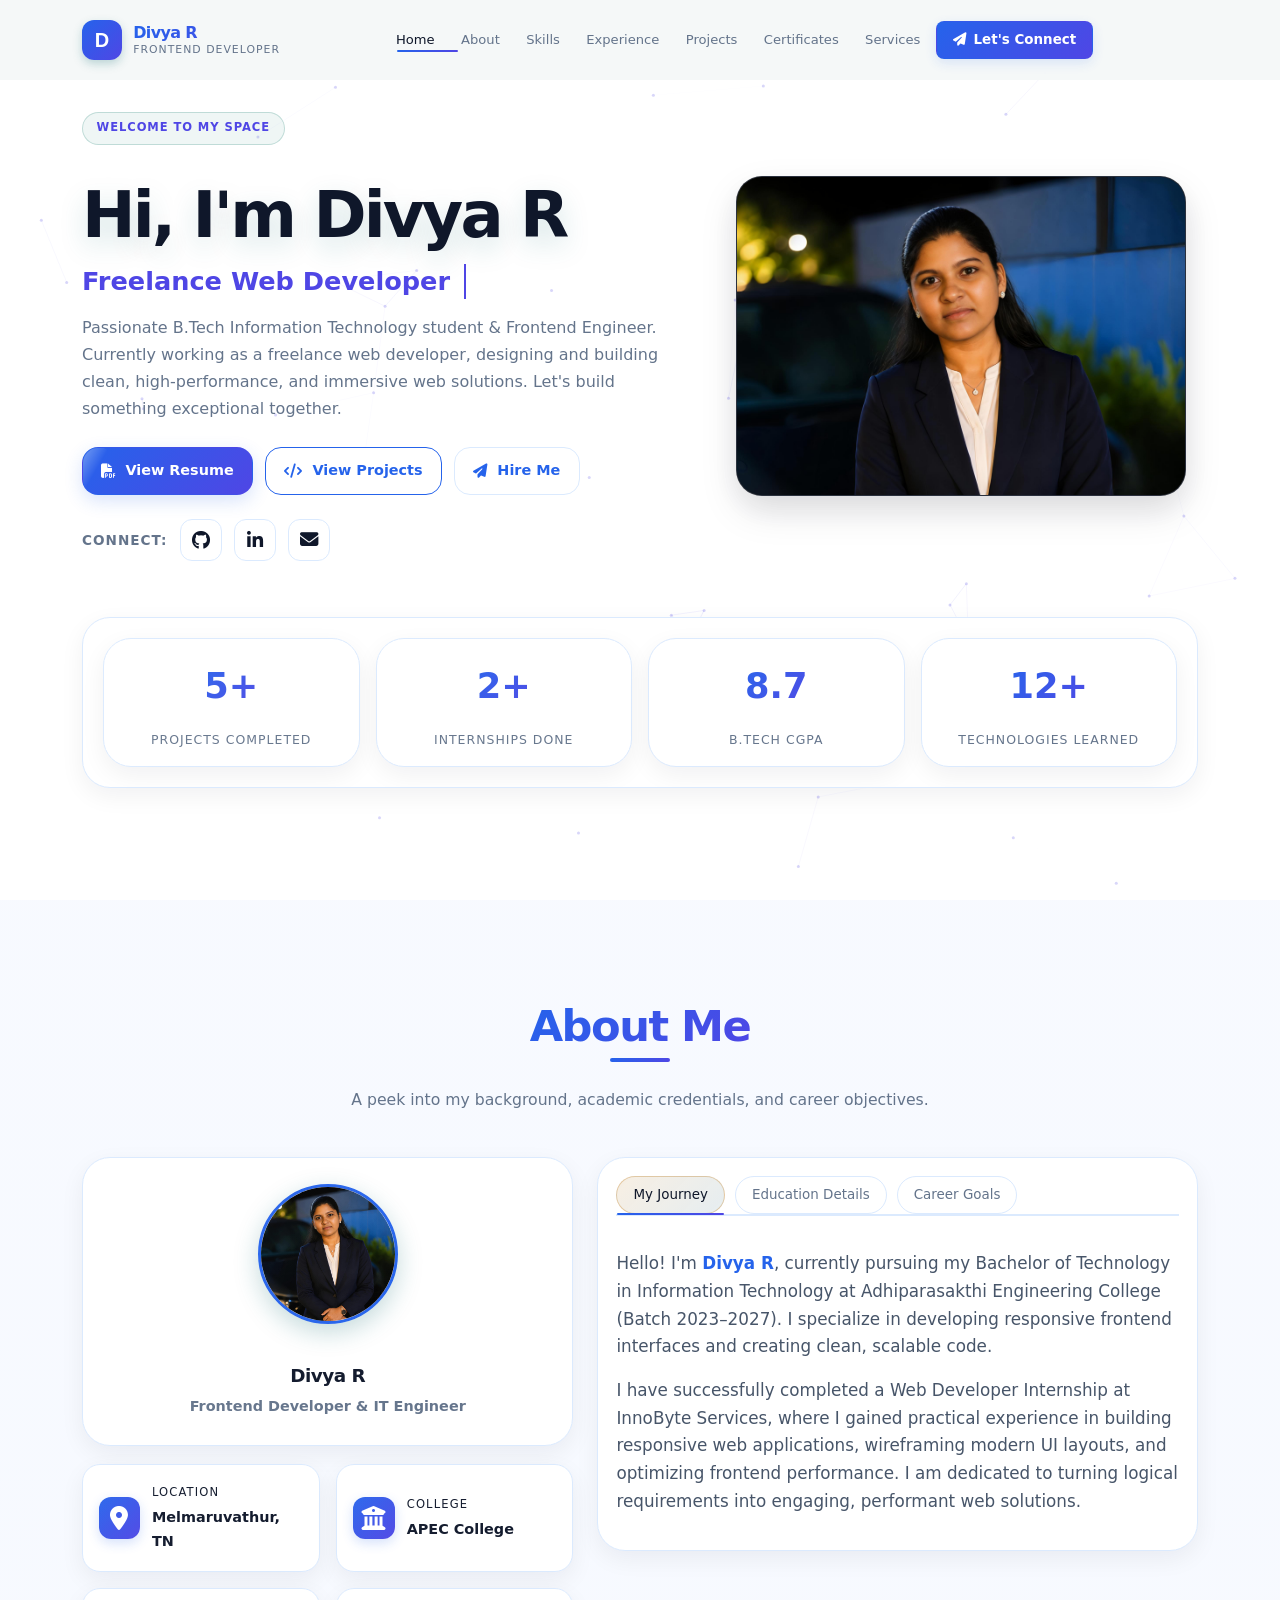
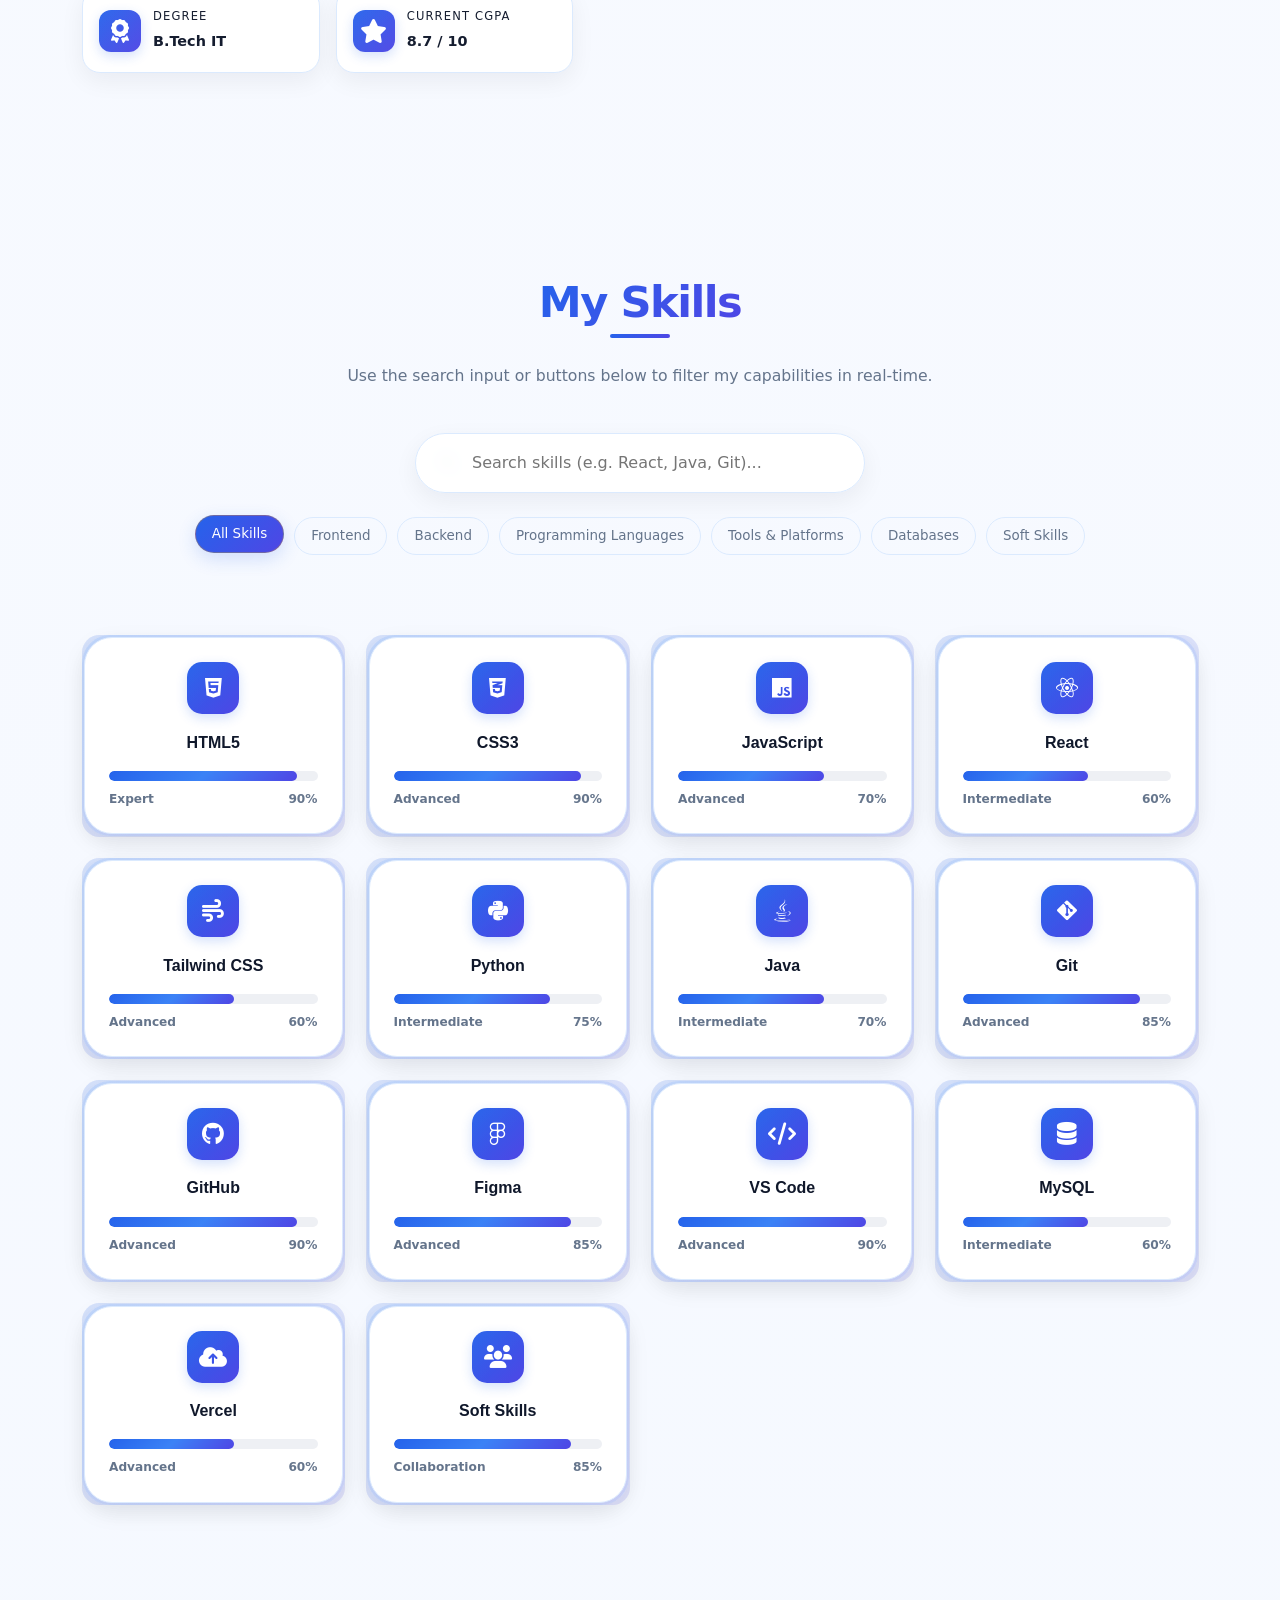
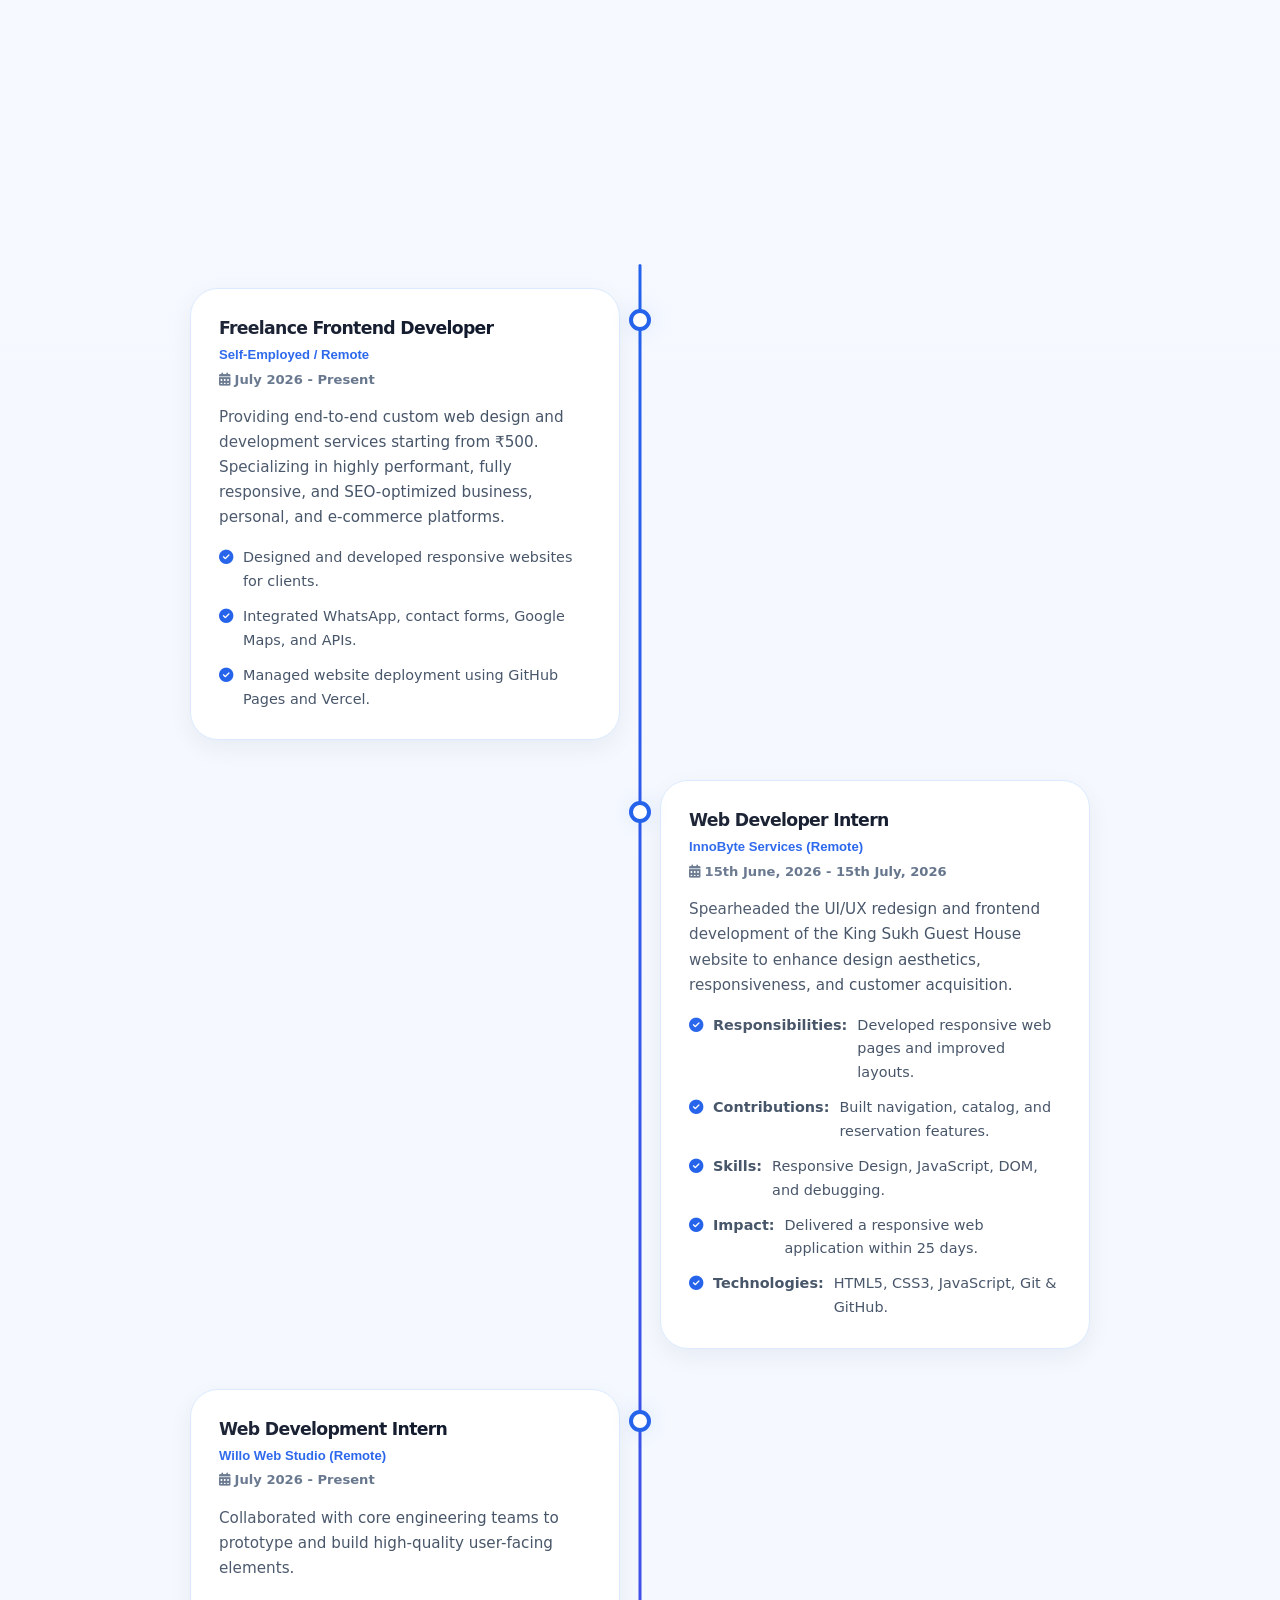
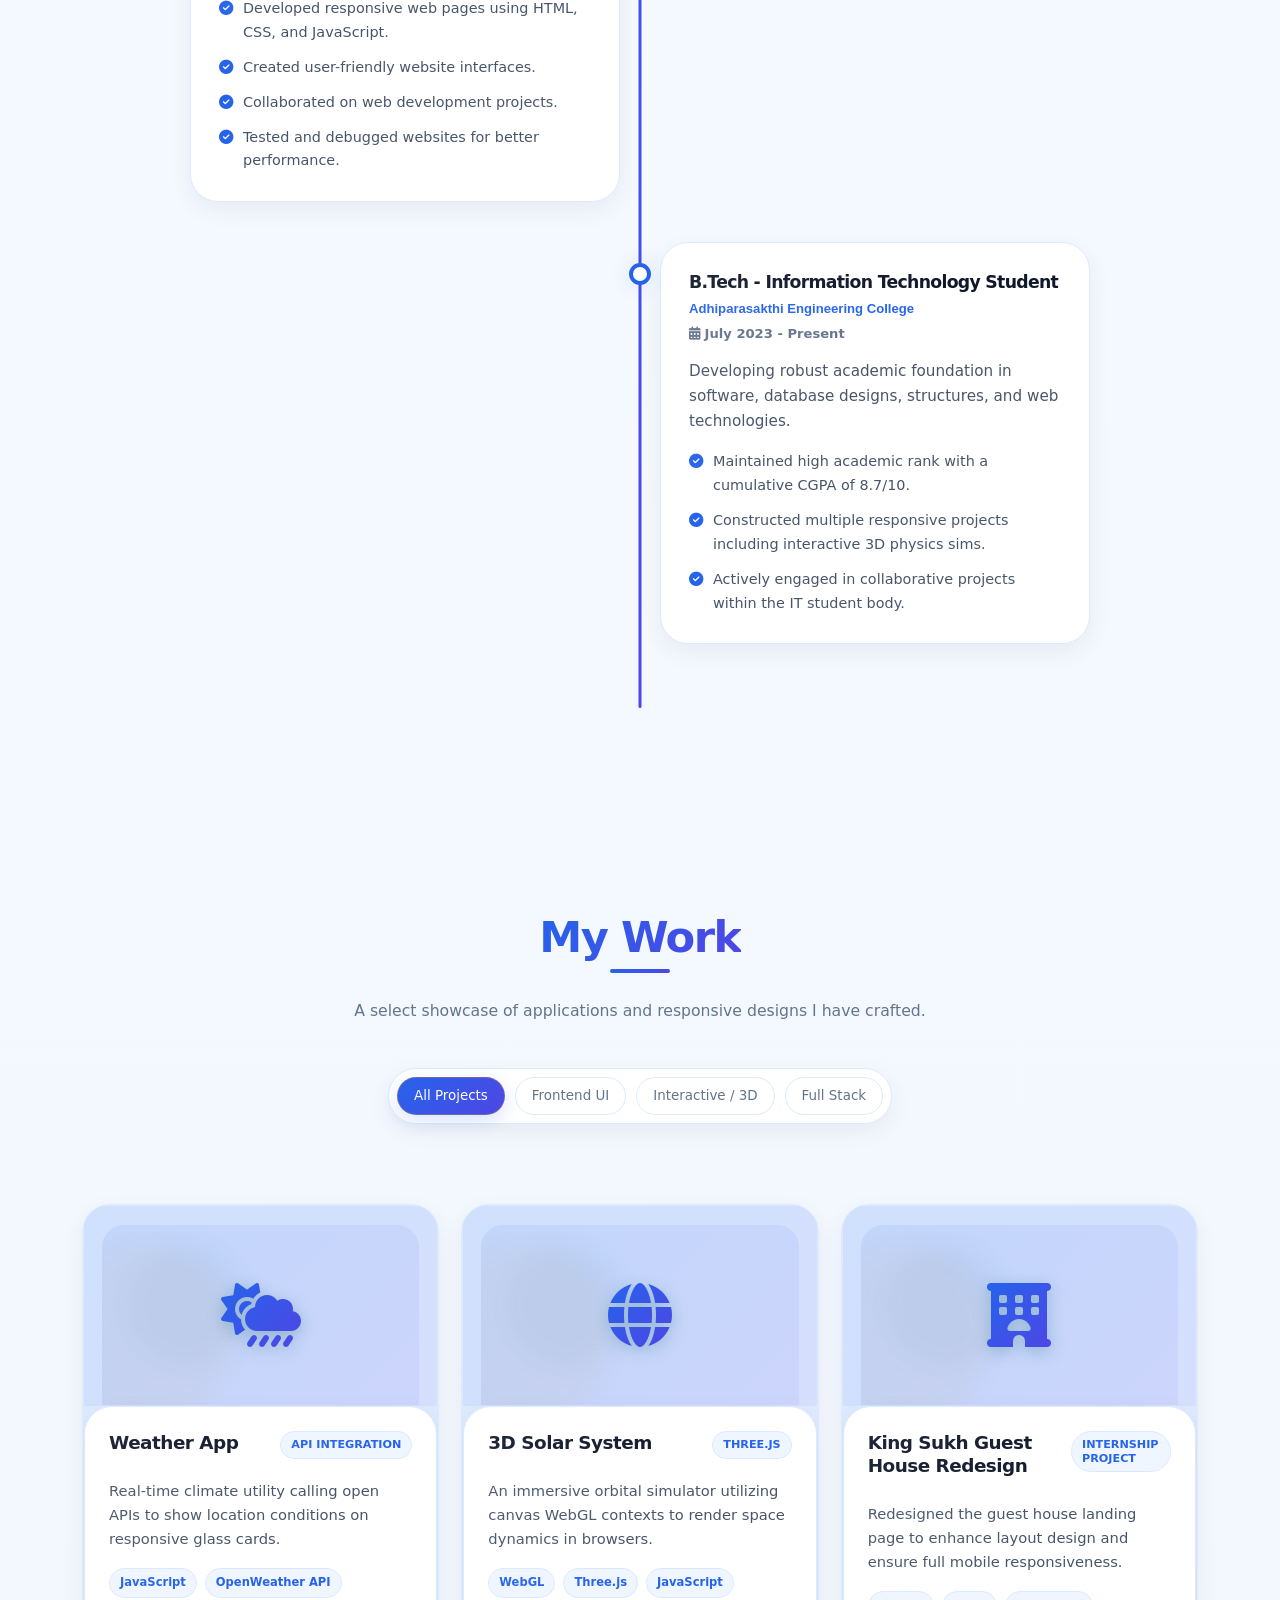
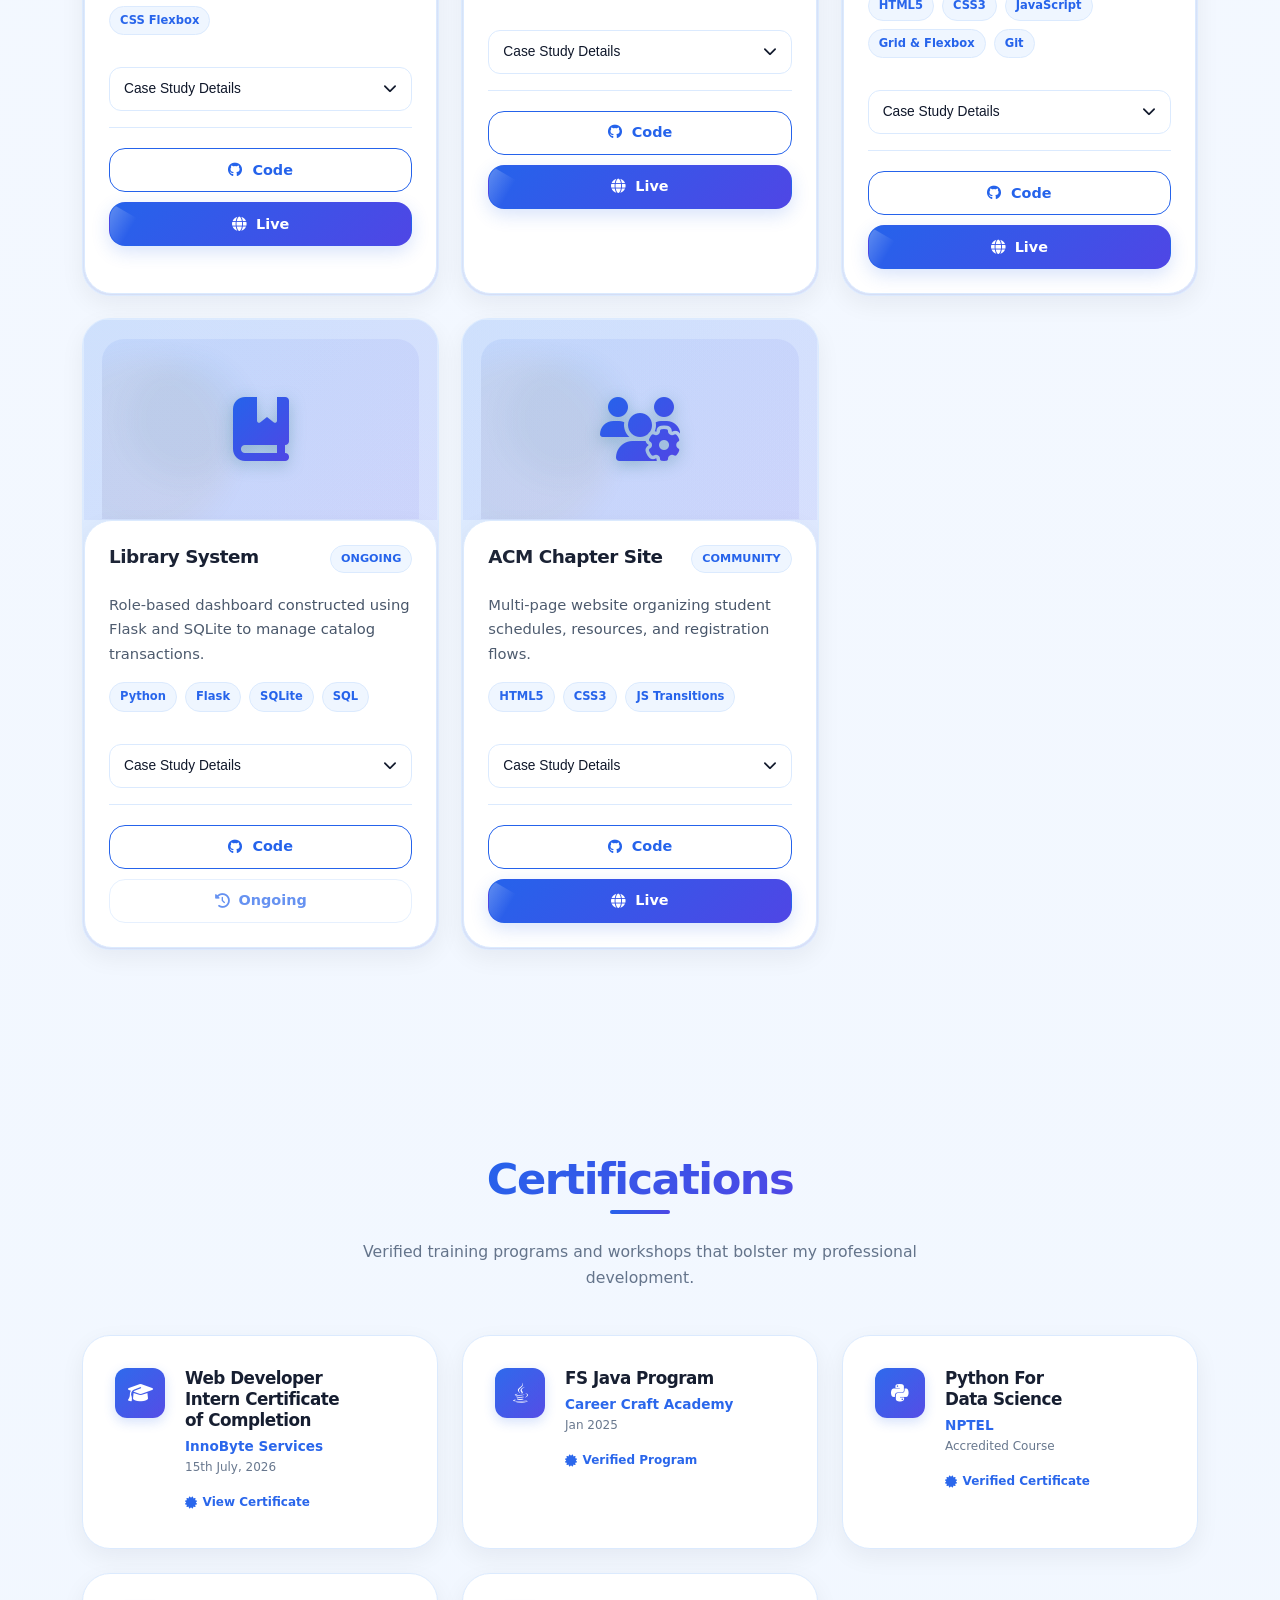
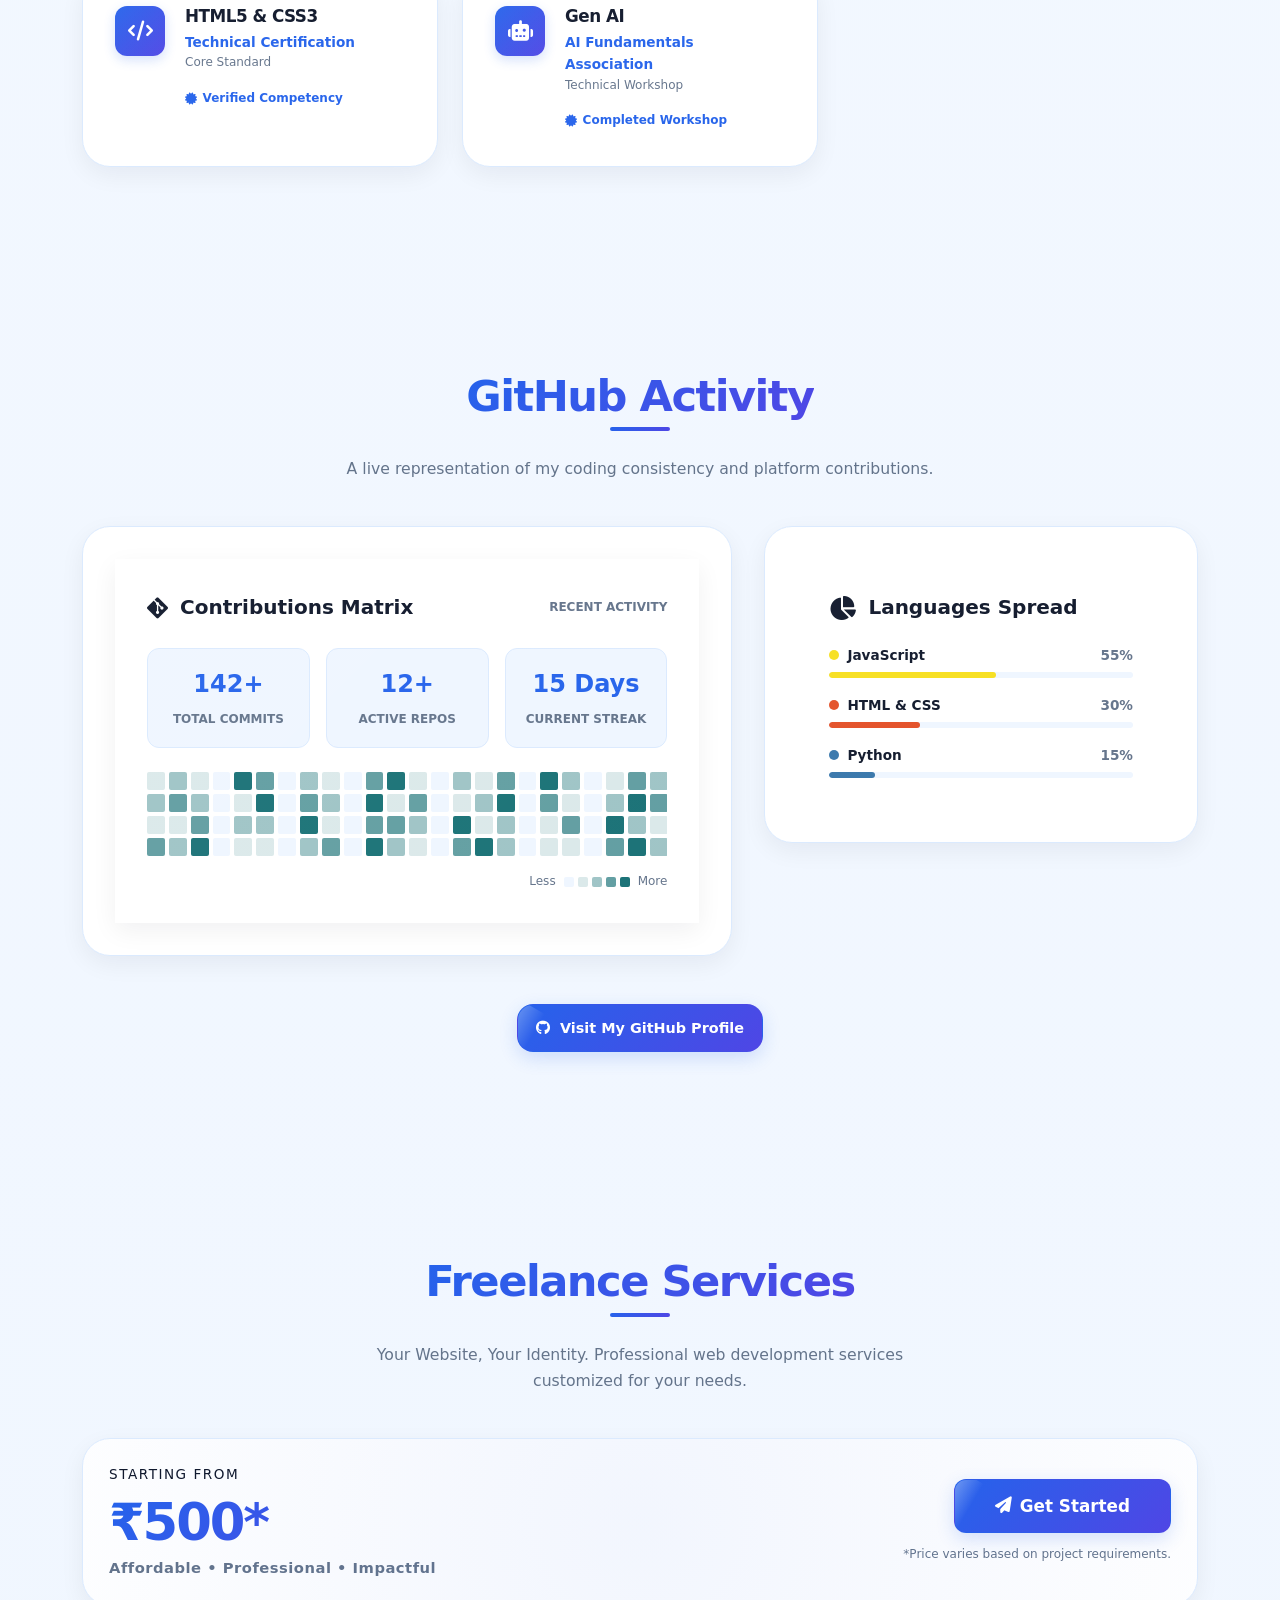
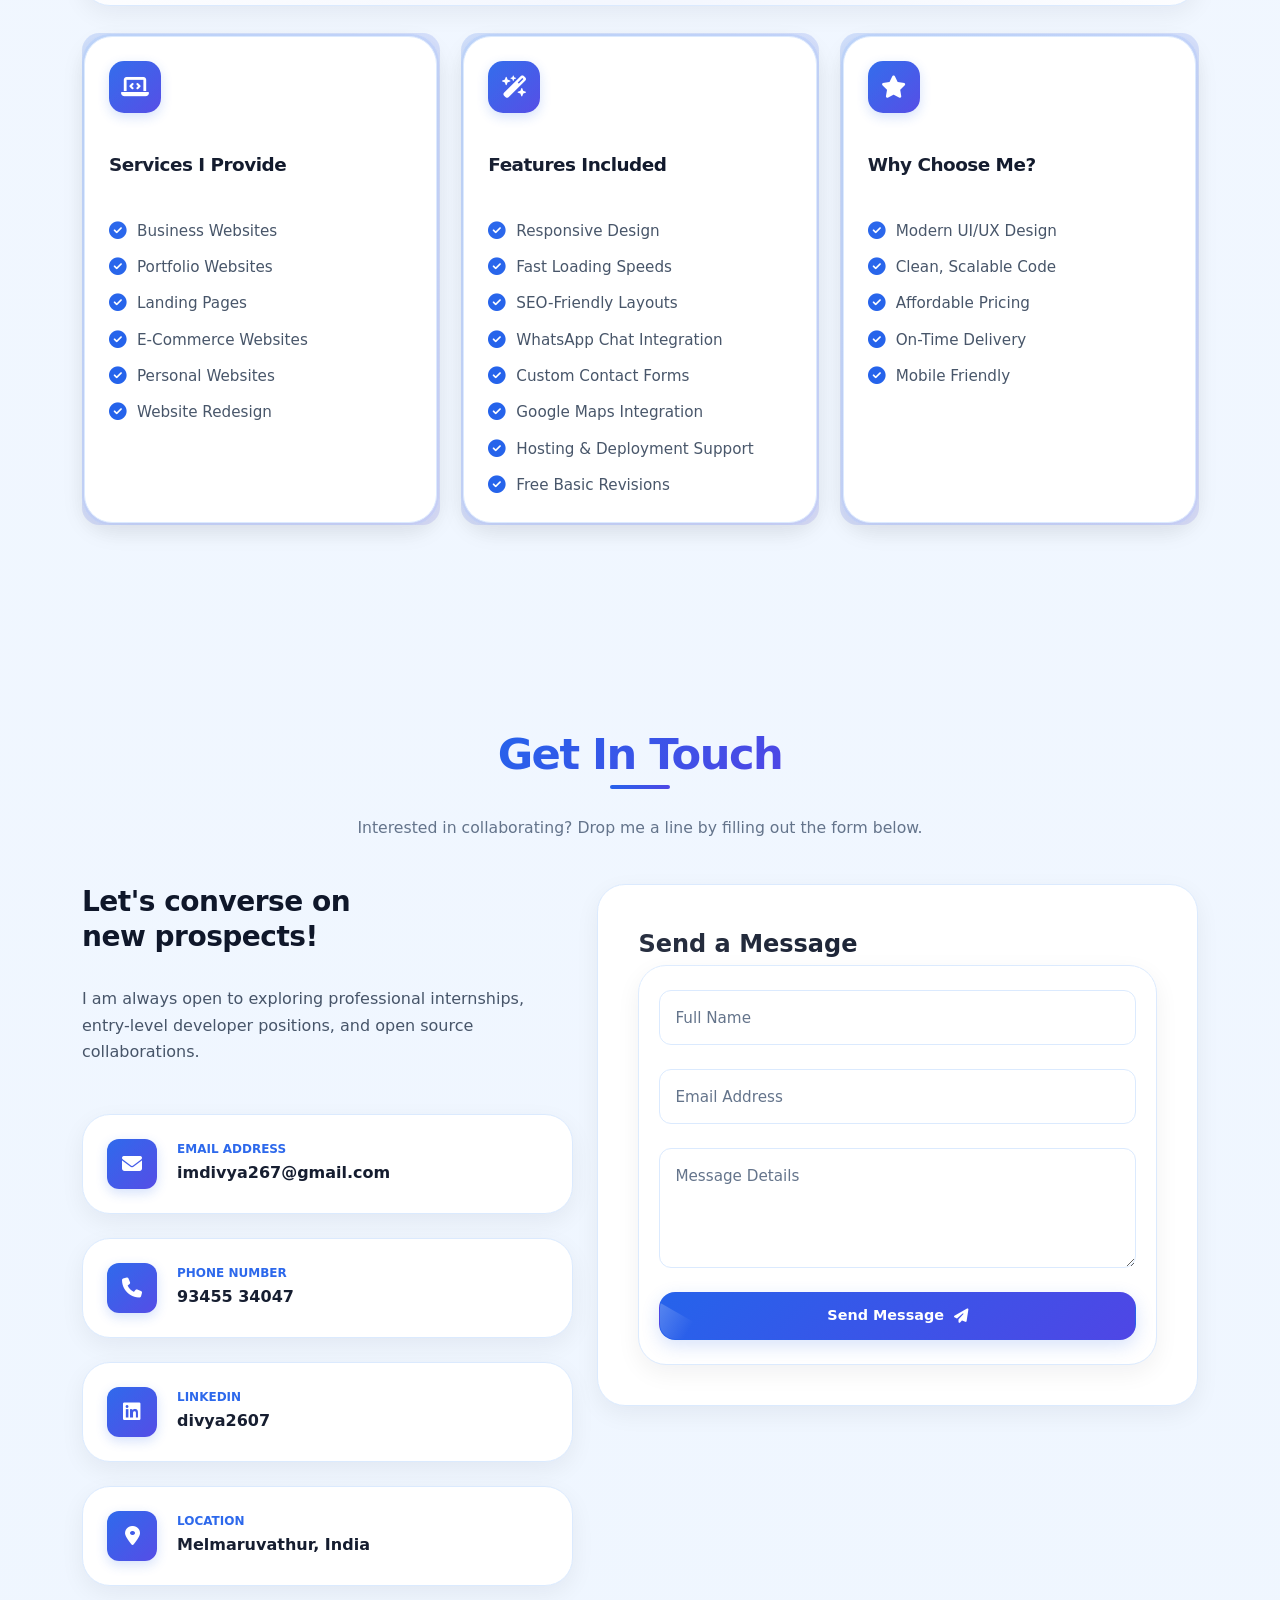
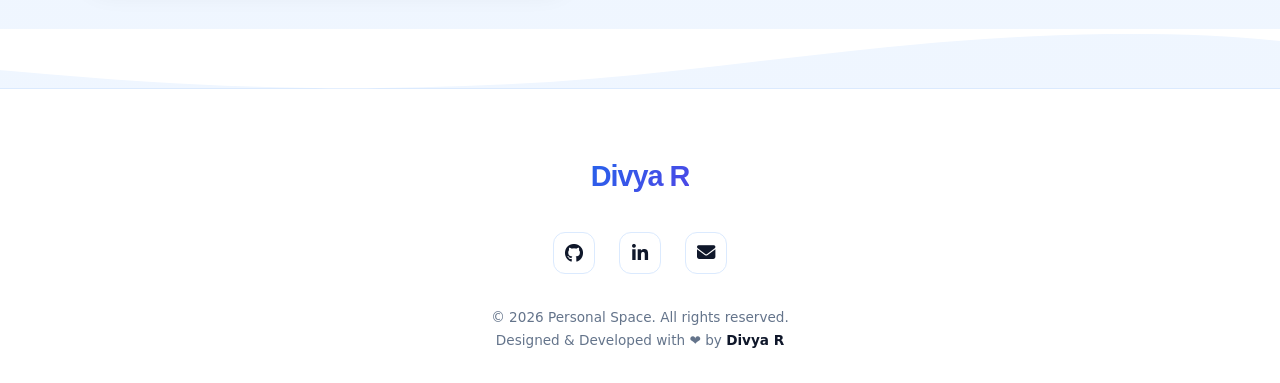
==== commit 9f058a0d: "Update portfolio experience timeline" ====
--- a/index.html
+++ b/index.html
@@ -248,210 +248,1236 @@
     </div>
   </section>
 
-  <div id="sections-before-github"></div>
-
+  <!-- ===================== ABOUT SECTION ===================== -->
+  <section class="about section" id="about">
+    <div class="container">
+      <div class="section-title reveal">
+        <h2>About Me</h2>
+        <p>A peek into my background, academic credentials, and career objectives.</p>
+      </div>
+
+      <div class="about-grid">
+        <div class="about-left reveal">
+          <div class="glass-card about-pic-card" style="text-align: center;">
+            <div class="about-pic-inner"
+              style="overflow: hidden; border-radius: 50%; width: 140px; height: 140px; margin: 0 auto 1.5rem; border: 3px solid var(--primary); display: flex; align-items: center; justify-content: center; background: rgba(255, 255, 255, 0.03);">
+              <img src="assets/image.png" alt="Divya R - B.Tech IT Student & Frontend Developer" width="140" height="140" loading="lazy" style="width: 100%; height: 100%; object-fit: cover;">
+            </div>
+            <h3>Divya R</h3>
+            <p>Frontend Developer & IT Engineer</p>
+          </div>
+
+          <div class="about-quick-facts">
+            <div class="glass-card fact-item">
+              <div class="fact-icon"><i class="fa-solid fa-location-dot"></i></div>
+              <div class="fact-details">
+                <span class="fact-title">Location</span>
+                <span class="fact-value">Melmaruvathur, TN</span>
+              </div>
+            </div>
+            <div class="glass-card fact-item">
+              <div class="fact-icon"><i class="fa-solid fa-university"></i></div>
+              <div class="fact-details">
+                <span class="fact-title">College</span>
+                <span class="fact-value">APEC College</span>
+              </div>
+            </div>
+            <div class="glass-card fact-item">
+              <div class="fact-icon"><i class="fa-solid fa-award"></i></div>
+              <div class="fact-details">
+                <span class="fact-title">Degree</span>
+                <span class="fact-value">B.Tech IT</span>
+              </div>
+            </div>
+            <div class="glass-card fact-item">
+              <div class="fact-icon"><i class="fa-solid fa-star"></i></div>
+              <div class="fact-details">
+                <span class="fact-title">Current CGPA</span>
+                <span class="fact-value">8.7 / 10</span>
+              </div>
+            </div>
+          </div>
+        </div>
+
+        <div class="about-right reveal">
+          <div class="about-tabs">
+            <button class="tab-btn active" data-tab="about-tab-1">My Journey</button>
+            <button class="tab-btn" data-tab="about-tab-2">Education Details</button>
+            <button class="tab-btn" data-tab="about-tab-3">Career Goals</button>
+          </div>
+
+          <!-- TAB 1: Professional About Me -->
+          <div class="tab-content-panel active" id="about-tab-1">
+            <p class="tab-text">
+              Hello! I'm <strong class="about-highlight">Divya R</strong>, currently pursuing my Bachelor of Technology
+              in Information Technology at Adhiparasakthi Engineering College (Batch 2023–2027). I specialize in
+              developing responsive frontend interfaces and creating clean, scalable code.
+            </p>
+            <p class="tab-text">
+              I have successfully completed a Web Developer Internship at InnoByte Services, where I gained practical experience
+              in building responsive web applications, wireframing modern UI layouts, and optimizing frontend performance. 
+              I am dedicated to turning logical requirements into engaging, performant web solutions.
+            </p>
+          </div>
+
+          <!-- TAB 2: Education -->
+          <div class="tab-content-panel" id="about-tab-2">
+            <div class="edu-timeline">
+              <div class="edu-timeline-item">
+                <div class="edu-timeline-icon"><i class="fa-solid fa-university"></i></div>
+                <div class="edu-timeline-content">
+                  <h4>Adhiparasakthi Engineering College</h4>
+                  <p class="edu-timeline-degree">B.Tech - Information Technology</p>
+                  <div class="edu-timeline-meta">
+                    <span>2023 - 2027 (Expected)</span>
+                    <span class="edu-timeline-gpa">CGPA: 8.7</span>
+                  </div>
+                </div>
+              </div>
+              <div class="edu-timeline-item">
+                <div class="edu-timeline-icon"><i class="fa-solid fa-book-open"></i></div>
+                <div class="edu-timeline-content">
+                  <h4>Government Higher Secondary School</h4>
+                  <p class="edu-timeline-degree">Higher Secondary School Certificate (HSC)</p>
+                  <div class="edu-timeline-meta">
+                    <span>2010 - 2022</span>
+                  </div>
+                </div>
+              </div>
+            </div>
+          </div>
+
+          <!-- TAB 3: Career Goals -->
+          <div class="tab-content-panel" id="about-tab-3">
+            <p class="tab-text">
+              My goal is to establish myself as a highly skilled Full-Stack Developer. I'm actively expanding my
+              knowledge base to cover production-grade backend engines (NodeJS, Flask) while mastering reactive frontend
+              styling systems like Tailwind CSS and React.
+            </p>
+            <p class="tab-text">
+              I aim to collaborate with high-performing engineering teams to build software that makes a real impact,
+              solving complex business problems while ensuring the best user experience.
+            </p>
+          </div>
+        </div>
+      </div>
+    </div>
+  </section>
+
+  <!-- ===================== SKILLS SECTION ===================== -->
+  <section class="skills section" id="skills">
+    <div class="container">
+      <div class="section-title reveal">
+        <h2>My Skills</h2>
+        <p>Use the search input or buttons below to filter my capabilities in real-time.</p>
+      </div>
+
+      <div class="skills-filter-container reveal">
+        <div class="skills-search-wrapper">
+          <i class="fa-solid fa-magnifying-glass skills-search-icon"></i>
+          <input type="text" id="skillsSearch" class="skills-search-input"
+            placeholder="Search skills (e.g. React, Java, Git)..." aria-label="Search skills" autocomplete="off">
+        </div>
+
+        <div class="skills-tabs">
+          <button class="skill-tab-btn active" data-filter="all">All Skills</button>
+          <button class="skill-tab-btn" data-filter="frontend">Frontend</button>
+          <button class="skill-tab-btn" data-filter="backend">Backend</button>
+          <button class="skill-tab-btn" data-filter="languages">Programming Languages</button>
+          <button class="skill-tab-btn" data-filter="tools">Tools & Platforms</button>
+          <button class="skill-tab-btn" data-filter="databases">Databases</button>
+          <button class="skill-tab-btn" data-filter="soft">Soft Skills</button>
+        </div>
+      </div>
+
+      <!-- Skills Cards Grid -->
+      <div class="skills-cards-grid reveal" id="skillsGrid">
+        <!-- 1. HTML -->
+        <div class="gradient-border-card skill-card-wrap" data-categories="frontend languages">
+          <div class="skill-card-inner">
+            <div class="skill-card-icon-wrap"><i class="fa-brands fa-html5"></i></div>
+            <span class="skill-card-name">HTML5</span>
+            <div class="skill-progress-container">
+              <div class="skill-progress-bar-bg">
+                <div class="skill-progress-fill" data-progress="90%"></div>
+              </div>
+              <div class="skill-progress-meta">
+                <span>Expert</span>
+                <span>90%</span>
+              </div>
+            </div>
+          </div>
+        </div>
+
+        <!-- 2. CSS -->
+        <div class="gradient-border-card skill-card-wrap" data-categories="frontend languages">
+          <div class="skill-card-inner">
+            <div class="skill-card-icon-wrap"><i class="fa-brands fa-css3-alt"></i></div>
+            <span class="skill-card-name">CSS3</span>
+            <div class="skill-progress-container">
+              <div class="skill-progress-bar-bg">
+                <div class="skill-progress-fill" data-progress="90%"></div>
+              </div>
+              <div class="skill-progress-meta">
+                <span>Advanced</span>
+                <span>90%</span>
+              </div>
+            </div>
+          </div>
+        </div>
+
+        <!-- 3. JS -->
+        <div class="gradient-border-card skill-card-wrap" data-categories="frontend languages">
+          <div class="skill-card-inner">
+            <div class="skill-card-icon-wrap"><i class="fa-brands fa-js"></i></div>
+            <span class="skill-card-name">JavaScript</span>
+            <div class="skill-progress-container">
+              <div class="skill-progress-bar-bg">
+                <div class="skill-progress-fill" data-progress="70%"></div>
+              </div>
+              <div class="skill-progress-meta">
+                <span>Advanced</span>
+                <span>70%</span>
+              </div>
+            </div>
+          </div>
+        </div>
+
+        <!-- 4. React -->
+        <div class="gradient-border-card skill-card-wrap" data-categories="frontend">
+          <div class="skill-card-inner">
+            <div class="skill-card-icon-wrap"><i class="fa-brands fa-react"></i></div>
+            <span class="skill-card-name">React</span>
+            <div class="skill-progress-container">
+              <div class="skill-progress-bar-bg">
+                <div class="skill-progress-fill" data-progress="60%"></div>
+              </div>
+              <div class="skill-progress-meta">
+                <span>Intermediate</span>
+                <span>60%</span>
+              </div>
+            </div>
+          </div>
+        </div>
+
+        <!-- 5. Tailwind CSS -->
+        <div class="gradient-border-card skill-card-wrap" data-categories="frontend">
+          <div class="skill-card-inner">
+            <div class="skill-card-icon-wrap"><i class="fa-solid fa-wind"></i></div>
+            <span class="skill-card-name">Tailwind CSS</span>
+            <div class="skill-progress-container">
+              <div class="skill-progress-bar-bg">
+                <div class="skill-progress-fill" data-progress="60%"></div>
+              </div>
+              <div class="skill-progress-meta">
+                <span>Advanced</span>
+                <span>60%</span>
+              </div>
+            </div>
+          </div>
+        </div>
+
+        <!-- 6. Python -->
+        <div class="gradient-border-card skill-card-wrap" data-categories="languages backend">
+          <div class="skill-card-inner">
+            <div class="skill-card-icon-wrap"><i class="fa-brands fa-python"></i></div>
+            <span class="skill-card-name">Python</span>
+            <div class="skill-progress-container">
+              <div class="skill-progress-bar-bg">
+                <div class="skill-progress-fill" data-progress="75%"></div>
+              </div>
+              <div class="skill-progress-meta">
+                <span>Intermediate</span>
+                <span>75%</span>
+              </div>
+            </div>
+          </div>
+        </div>
+
+        <!-- 7. Java -->
+        <div class="gradient-border-card skill-card-wrap" data-categories="languages backend">
+          <div class="skill-card-inner">
+            <div class="skill-card-icon-wrap"><i class="fa-brands fa-java"></i></div>
+            <span class="skill-card-name">Java</span>
+            <div class="skill-progress-container">
+              <div class="skill-progress-bar-bg">
+                <div class="skill-progress-fill" data-progress="70%"></div>
+              </div>
+              <div class="skill-progress-meta">
+                <span>Intermediate</span>
+                <span>70%</span>
+              </div>
+            </div>
+          </div>
+        </div>
+
+        <!-- 8. Git -->
+        <div class="gradient-border-card skill-card-wrap" data-categories="tools">
+          <div class="skill-card-inner">
+            <div class="skill-card-icon-wrap"><i class="fa-brands fa-git-alt"></i></div>
+            <span class="skill-card-name">Git</span>
+            <div class="skill-progress-container">
+              <div class="skill-progress-bar-bg">
+                <div class="skill-progress-fill" data-progress="85%"></div>
+              </div>
+              <div class="skill-progress-meta">
+                <span>Advanced</span>
+                <span>85%</span>
+              </div>
+            </div>
+          </div>
+        </div>
+
+        <!-- 9. GitHub -->
+        <div class="gradient-border-card skill-card-wrap" data-categories="tools">
+          <div class="skill-card-inner">
+            <div class="skill-card-icon-wrap"><i class="fa-brands fa-github"></i></div>
+            <span class="skill-card-name">GitHub</span>
+            <div class="skill-progress-container">
+              <div class="skill-progress-bar-bg">
+                <div class="skill-progress-fill" data-progress="90%"></div>
+              </div>
+              <div class="skill-progress-meta">
+                <span>Advanced</span>
+                <span>90%</span>
+              </div>
+            </div>
+          </div>
+        </div>
+
+        <!-- 10. Figma -->
+        <div class="gradient-border-card skill-card-wrap" data-categories="tools">
+          <div class="skill-card-inner">
+            <div class="skill-card-icon-wrap"><i class="fa-brands fa-figma"></i></div>
+            <span class="skill-card-name">Figma</span>
+            <div class="skill-progress-container">
+              <div class="skill-progress-bar-bg">
+                <div class="skill-progress-fill" data-progress="85%"></div>
+              </div>
+              <div class="skill-progress-meta">
+                <span>Advanced</span>
+                <span>85%</span>
+              </div>
+            </div>
+          </div>
+        </div>
+
+        <!-- 11. VS Code -->
+        <div class="gradient-border-card skill-card-wrap" data-categories="tools">
+          <div class="skill-card-inner">
+            <div class="skill-card-icon-wrap"><i class="fa-solid fa-code"></i></div>
+            <span class="skill-card-name">VS Code</span>
+            <div class="skill-progress-container">
+              <div class="skill-progress-bar-bg">
+                <div class="skill-progress-fill" data-progress="90%"></div>
+              </div>
+              <div class="skill-progress-meta">
+                <span>Advanced</span>
+                <span>90%</span>
+              </div>
+            </div>
+          </div>
+        </div>
+
+        <!-- 12. MySQL -->
+        <div class="gradient-border-card skill-card-wrap" data-categories="databases backend">
+          <div class="skill-card-inner">
+            <div class="skill-card-icon-wrap"><i class="fa-solid fa-database"></i></div>
+            <span class="skill-card-name">MySQL</span>
+            <div class="skill-progress-container">
+              <div class="skill-progress-bar-bg">
+                <div class="skill-progress-fill" data-progress="60%"></div>
+              </div>
+              <div class="skill-progress-meta">
+                <span>Intermediate</span>
+                <span>60%</span>
+              </div>
+            </div>
+          </div>
+        </div>
+
+        <!-- 13. Vercel -->
+        <div class="gradient-border-card skill-card-wrap" data-categories="tools">
+          <div class="skill-card-inner">
+            <div class="skill-card-icon-wrap"><i class="fa-solid fa-cloud-arrow-up"></i></div>
+            <span class="skill-card-name">Vercel</span>
+            <div class="skill-progress-container">
+              <div class="skill-progress-bar-bg">
+                <div class="skill-progress-fill" data-progress="60%"></div>
+              </div>
+              <div class="skill-progress-meta">
+                <span>Advanced</span>
+                <span>60%</span>
+              </div>
+            </div>
+          </div>
+        </div>
+
+        <!-- 13. Soft Skills -->
+        <div class="gradient-border-card skill-card-wrap" data-categories="soft">
+          <div class="skill-card-inner">
+            <div class="skill-card-icon-wrap"><i class="fa-solid fa-users"></i></div>
+            <span class="skill-card-name">Soft Skills</span>
+            <div class="skill-progress-container">
+              <div class="skill-progress-bar-bg">
+                <div class="skill-progress-fill" data-progress="85%"></div>
+              </div>
+              <div class="skill-progress-meta">
+                <span>Collaboration</span>
+                <span>85%</span>
+              </div>
+            </div>
+          </div>
+        </div>
+      </div>
+    </div>
+  </section>
+
+  <!-- ===================== EXPERIENCE SECTION ===================== -->
+  <section class="experience section" id="experience">
+    <div class="container">
+      <div class="section-title reveal">
+        <h2>Experience Timeline</h2>
+        <p>Highlighting my career history, key achievements, and professional roles.</p>
+      </div>
+
+      <div class="timeline-container reveal">
+        <div class="timeline-line"></div>
+
+        <!-- Freelance Web Developer Entry -->
+        <div class="timeline-item">
+          <div class="timeline-dot"></div>
+          <div class="timeline-content-wrap">
+            <div class="glass-card timeline-card">
+              <div class="timeline-header">
+                <span class="timeline-role">Freelance Frontend Developer</span>
+                <span class="timeline-company">Self-Employed / Remote</span>
+                <span class="timeline-duration"><i class="fa-solid fa-calendar-days"></i> July 2026 - Present</span>
+              </div>
+              <p class="timeline-desc">
+                Providing end-to-end custom web design and development services starting from ₹500. Specializing in highly performant, fully responsive, and SEO-optimized business, personal, and e-commerce platforms.
+              </p>
+              <ul class="timeline-achievements">
+                <li><i class="fa-solid fa-circle-check"></i> Designed and developed responsive websites for clients.</li>
+                <li><i class="fa-solid fa-circle-check"></i> Integrated WhatsApp, contact forms, Google Maps, and APIs.</li>
+                <li><i class="fa-solid fa-circle-check"></i> Managed website deployment using GitHub Pages and Vercel.</li>
+              </ul>
+            </div>
+          </div>
+        </div>
+
+        <!-- InnoByte Services -->
+        <div class="timeline-item">
+          <div class="timeline-dot"></div>
+          <div class="timeline-content-wrap">
+            <div class="glass-card timeline-card">
+              <div class="timeline-header">
+                <span class="timeline-role">Web Developer Intern</span>
+                <span class="timeline-company">InnoByte Services (Remote)</span>
+                <span class="timeline-duration"><i class="fa-solid fa-calendar-days"></i> 15th June, 2026 - 15th July, 2026</span>
+              </div>
+              <p class="timeline-desc">
+                Spearheaded the UI/UX redesign and frontend development of the King Sukh Guest House website to enhance design aesthetics, responsiveness, and customer acquisition.
+              </p>
+              <ul class="timeline-achievements">
+                <li><i class="fa-solid fa-circle-check"></i> <strong>Responsibilities:</strong> Developed responsive web pages and improved layouts.</li>
+                <li><i class="fa-solid fa-circle-check"></i> <strong>Contributions:</strong> Built navigation, catalog, and reservation features.</li>
+                <li><i class="fa-solid fa-circle-check"></i> <strong>Skills:</strong> Responsive Design, JavaScript, DOM, and debugging.</li>
+                <li><i class="fa-solid fa-circle-check"></i> <strong>Impact:</strong> Delivered a responsive web application within 25 days.</li>
+                <li><i class="fa-solid fa-circle-check"></i> <strong>Technologies:</strong> HTML5, CSS3, JavaScript, Git & GitHub.</li>
+              </ul>
+            </div>
+          </div>
+        </div>
+
+        <!-- Willo Web Studio -->
+        <div class="timeline-item">
+          <div class="timeline-dot"></div>
+          <div class="timeline-content-wrap">
+            <div class="glass-card timeline-card">
+              <div class="timeline-header">
+                <span class="timeline-role">Web Development Intern</span>
+                <span class="timeline-company">Willo Web Studio (Remote)</span>
+                <span class="timeline-duration"><i class="fa-solid fa-calendar-days"></i> July 2026 - Present</span>
+              </div>
+              <p class="timeline-desc">
+                Collaborated with core engineering teams to prototype and build high-quality user-facing elements.
+              </p>
+              <ul class="timeline-achievements">
+                <li><i class="fa-solid fa-circle-check"></i> Developed responsive web pages using HTML, CSS, and JavaScript.</li>
+                <li><i class="fa-solid fa-circle-check"></i> Created user-friendly website interfaces.</li>
+                <li><i class="fa-solid fa-circle-check"></i> Collaborated on web development projects.</li>
+                <li><i class="fa-solid fa-circle-check"></i> Tested and debugged websites for better performance.</li>
+              </ul>
+            </div>
+          </div>
+        </div>
+
+        <!-- Academic Timeline Milestone -->
+        <div class="timeline-item">
+          <div class="timeline-dot"></div>
+          <div class="timeline-content-wrap">
+            <div class="glass-card timeline-card">
+              <div class="timeline-header">
+                <span class="timeline-role">B.Tech - Information Technology Student</span>
+                <span class="timeline-company">Adhiparasakthi Engineering College</span>
+                <span class="timeline-duration"><i class="fa-solid fa-calendar-days"></i> July 2023 - Present</span>
+              </div>
+              <p class="timeline-desc">
+                Developing robust academic foundation in software, database designs, structures, and web technologies.
+              </p>
+              <ul class="timeline-achievements">
+                <li><i class="fa-solid fa-circle-check"></i> Maintained high academic rank with a cumulative CGPA of 8.7/10.</li>
+                <li><i class="fa-solid fa-circle-check"></i> Constructed multiple responsive projects including interactive 3D physics sims.</li>
+                <li><i class="fa-solid fa-circle-check"></i> Actively engaged in collaborative projects within the IT student body.</li>
+              </ul>
+            </div>
+          </div>
+        </div>
+      </div>
+    </div>
+  </section>
+
+  <!-- ===================== PROJECTS SECTION ===================== -->
+  <section class="projects section" id="projects">
+    <div class="container">
+      <div class="section-title reveal">
+        <h2>My Work</h2>
+        <p>A select showcase of applications and responsive designs I have crafted.</p>
+      </div>
+
+      <div class="projects-filter-wrapper reveal">
+        <div class="projects-tabs">
+          <button class="project-tab-btn active" data-filter="all">All Projects</button>
+          <button class="project-tab-btn" data-filter="frontend">Frontend UI</button>
+          <button class="project-tab-btn" data-filter="graphics">Interactive / 3D</button>
+          <button class="project-tab-btn" data-filter="backend">Full Stack</button>
+        </div>
+      </div>
+
+      <div class="projects-grid reveal" id="projectsGrid">
+
+        <!-- Project 2: Weather Application -->
+        <div class="glass-card project-card-wrap" data-categories="frontend">
+          <div class="project-img-container">
+            <div class="project-graphic">
+              <div class="graphic-shapes">
+                <div class="graphic-shape-1"></div>
+                <div class="graphic-shape-2"></div>
+              </div>
+              <i class="fa-solid fa-cloud-sun-rain graphic-icon"></i>
+            </div>
+          </div>
+          <div class="project-body">
+            <div class="project-title-meta">
+              <h3>Weather App</h3>
+              <span class="project-badge">API Integration</span>
+            </div>
+            <p class="project-desc-short">Real-time climate utility calling open APIs to show location conditions on
+              responsive glass cards.</p>
+            <div class="project-tech-tags">
+              <span class="tech-tag">JavaScript</span>
+              <span class="tech-tag">OpenWeather API</span>
+              <span class="tech-tag">CSS Flexbox</span>
+            </div>
+
+            <button class="case-study-trigger">Case Study Details <i class="fa-solid fa-chevron-down"></i></button>
+            <div class="case-study-panel">
+              <div class="case-study-inner">
+                <div class="case-sec">
+                  <h4>Problem</h4>
+                  <p>Standard weather utilities load heavy tracking packages and fail to display responsive, clean data instantly.</p>
+                </div>
+                <div class="case-sec">
+                  <h4>Solution</h4>
+                  <p>Engineered a minimal client calling REST APIs and mapping JSON responses onto visual indicators with strict error traps.</p>
+                </div>
+                <div class="case-sec">
+                  <h4>Features</h4>
+                  <ul>
+                    <li>Developed a weather app using HTML, CSS, and JavaScript with real time API integration</li>
+                    <li>Fetched and displayed live weather data using asynchronous JavaScript ( fetch API )</li>
+                    <li>Designed a responsive UI for mobile and desktop compatibility</li>
+                  </ul>
+                </div>
+              </div>
+            </div>
+
+            <div class="project-links">
+              <a href="https://github.com/DIVYAHARINA/weather-project.git" target="_blank"
+                class="btn btn-secondary project-btn" aria-label="View Weather App source code on GitHub"><i class="fa-brands fa-github"></i> Code</a>
+              <a href="https://divyaharina.github.io/weather-project/" target="_blank"
+                class="btn btn-primary project-btn" aria-label="View Weather App live web application"><i class="fa-solid fa-globe"></i> Live</a>
+            </div>
+          </div>
+        </div>
+
+        <!-- Project 3: 3D Solar System -->
+        <div class="glass-card project-card-wrap" data-categories="graphics">
+          <div class="project-img-container">
+            <div class="project-graphic">
+              <div class="graphic-shapes">
+                <div class="graphic-shape-1"></div>
+                <div class="graphic-shape-2"></div>
+              </div>
+              <i class="fa-solid fa-globe graphic-icon"></i>
+            </div>
+          </div>
+          <div class="project-body">
+            <div class="project-title-meta">
+              <h3>3D Solar System</h3>
+              <span class="project-badge">Three.js</span>
+            </div>
+            <p class="project-desc-short">An immersive orbital simulator utilizing canvas WebGL contexts to render space dynamics in browsers.</p>
+            <div class="project-tech-tags">
+              <span class="tech-tag">WebGL</span>
+              <span class="tech-tag">Three.js</span>
+              <span class="tech-tag">JavaScript</span>
+            </div>
+
+            <button class="case-study-trigger">Case Study Details <i class="fa-solid fa-chevron-down"></i></button>
+            <div class="case-study-panel">
+              <div class="case-study-inner">
+                <div class="case-sec">
+                  <h4>Problem</h4>
+                  <p>Teaching orbital physics through static 2D figures fails to engage modern students effectively.</p>
+                </div>
+                <div class="case-sec">
+                  <h4>Solution</h4>
+                  <p>Rendered realistic spherical meshes mapped with high-definition textures, revolving under physics-based matrices.</p>
+                </div>
+                <div class="case-sec">
+                  <h4>Features</h4>
+                  <ul>
+                    <li>Built an interactive 3D solar system using Three.js with orbital animations and speed control</li>
+                    <li>Implemented real-time rendering and user interactions for better UI experience</li>
+                    <li>Applied JavaScript concepts like event handling and 3D transformation</li>
+                  </ul>
+                </div>
+              </div>
+            </div>
+
+            <div class="project-links">
+              <a href="https://github.com/DIVYAHARINA" target="_blank" class="btn btn-secondary project-btn" aria-label="View 3D Solar System source code on GitHub"><i class="fa-brands fa-github"></i> Code</a>
+              <a href="https://divyaharina.github.io/3D-solar-project/" target="_blank"
+                class="btn btn-primary project-btn" aria-label="View 3D Solar System live web application"><i class="fa-solid fa-globe"></i> Live</a>
+            </div>
+          </div>
+        </div>
+
+        <!-- Project 4: King Sukh Guest House Redesign -->
+        <div class="glass-card project-card-wrap" data-categories="frontend">
+          <div class="project-img-container">
+            <div class="project-graphic">
+              <div class="graphic-shapes">
+                <div class="graphic-shape-1"></div>
+                <div class="graphic-shape-2"></div>
+              </div>
+              <i class="fa-solid fa-hotel graphic-icon"></i>
+            </div>
+          </div>
+          <div class="project-body">
+            <div class="project-title-meta">
+              <h3>King Sukh Guest House Redesign</h3>
+              <span class="project-badge">Internship Project</span>
+            </div>
+            <p class="project-desc-short">Redesigned the guest house landing page to enhance layout design and ensure full mobile responsiveness.</p>
+            <div class="project-tech-tags">
+              <span class="tech-tag">HTML5</span>
+              <span class="tech-tag">CSS3</span>
+              <span class="tech-tag">JavaScript</span>
+              <span class="tech-tag">Grid & Flexbox</span>
+              <span class="tech-tag">Git</span>
+            </div>
+
+            <button class="case-study-trigger">Case Study Details <i class="fa-solid fa-chevron-down"></i></button>
+            <div class="case-study-panel">
+              <div class="case-study-inner">
+                <div class="case-sec">
+                  <h4>Overview</h4>
+                  <p>Redesigned the hotel landing page website to achieve responsive layouts, modern aesthetics, and improved user experience.</p>
+                </div>
+                <div class="case-sec">
+                  <h4>Problem Statement</h4>
+                  <p>Outdated online presence, lack of mobile responsiveness, and slow loading times causing potential booking losses.</p>
+                </div>
+                <div class="case-sec">
+                  <h4>Solution</h4>
+                  <p>Engineered a visually appealing, fully responsive website utilizing grid and flexbox design patterns and performance optimization.</p>
+                </div>
+                <div class="case-sec">
+                  <h4>Features</h4>
+                  <ul>
+                    <li>Dynamic image carousel galleries</li>
+                    <li>Sleek amenities dashboard layout</li>
+                    <li>Validated inquiry forms and responsive navigation</li>
+                  </ul>
+                </div>
+                <div class="case-sec">
+                  <h4>Responsibilities</h4>
+                  <p>Analysis of layout, wireframing design concepts, frontend implementation, cross-device testing, performance optimization, and project documentation.</p>
+                </div>
+                <div class="case-sec">
+                  <h4>Challenges Faced</h4>
+                  <p>Ensuring layout and design consistency across a wide range of mobile and desktop viewport sizes while maintaining the guest house's branding.</p>
+                </div>
+                <div class="case-sec">
+                  <h4>Outcome</h4>
+                  <p>Completed the redesign within the 25-day timeline, delivering a highly functional, responsive, and recruiter-friendly web application.</p>
+                </div>
+              </div>
+            </div>
+
+            <div class="project-links">
+              <a href="https://github.com/DIVYAHARINA/KingSukh-GuestHouse-Redesign.git" target="_blank"
+                class="btn btn-secondary project-btn" aria-label="View King Sukh Guest House Redesign source code on GitHub"><i class="fa-brands fa-github"></i> Code</a>
+              <a href="https://divyaharina.github.io/KingSukh-GuestHouse-Redesign/" target="_blank"
+                class="btn btn-primary project-btn" aria-label="View King Sukh Guest House Redesign live website"><i class="fa-solid fa-globe"></i> Live</a>
+            </div>
+          </div>
+        </div>
+
+        <!-- Project 5: Library Management System -->
+        <div class="glass-card project-card-wrap" data-categories="backend">
+          <div class="project-img-container">
+            <div class="project-graphic">
+              <div class="graphic-shapes">
+                <div class="graphic-shape-1"></div>
+                <div class="graphic-shape-2"></div>
+              </div>
+              <i class="fa-solid fa-book-bookmark graphic-icon"></i>
+            </div>
+          </div>
+          <div class="project-body">
+            <div class="project-title-meta">
+              <h3>Library System</h3>
+              <span class="project-badge">Ongoing</span>
+            </div>
+            <p class="project-desc-short">Role-based dashboard constructed using Flask and SQLite to manage catalog transactions.</p>
+            <div class="project-tech-tags">
+              <span class="tech-tag">Python</span>
+              <span class="tech-tag">Flask</span>
+              <span class="tech-tag">SQLite</span>
+              <span class="tech-tag">SQL</span>
+            </div>
+
+            <button class="case-study-trigger">Case Study Details <i class="fa-solid fa-chevron-down"></i></button>
+            <div class="case-study-panel">
+              <div class="case-study-inner">
+                <div class="case-sec">
+                  <h4>Problem</h4>
+                  <p>Physical records of checkouts cause inventory discrepancies and slow down daily book handling.</p>
+                </div>
+                <div class="case-sec">
+                  <h4>Solution</h4>
+                  <p>Designing a database architecture storing credentials, borrow status, and due logs, linking it with a Python API.</p>
+                </div>
+                <div class="case-sec">
+                  <h4>Features</h4>
+                  <ul>
+                    <li>Admin dashboard tools</li>
+                    <li>Automatic fine counter metrics</li>
+                    <li>Student catalog checkouts tracker</li>
+                  </ul>
+                </div>
+              </div>
+            </div>
+
+            <div class="project-links">
+              <a href="https://github.com/DIVYAHARINA" target="_blank" class="btn btn-secondary project-btn" aria-label="View Library Management System source code on GitHub"><i class="fa-brands fa-github"></i> Code</a>
+              <button class="btn btn-glass project-btn" style="pointer-events: none; opacity: 0.7;" disabled><i class="fa-solid fa-clock-rotate-left"></i> Ongoing</button>
+            </div>
+          </div>
+        </div>
+
+        <!-- Project 6: ACM Student Chapter Hub -->
+        <div class="glass-card project-card-wrap" data-categories="frontend">
+          <div class="project-img-container">
+            <div class="project-graphic">
+              <div class="graphic-shapes">
+                <div class="graphic-shape-1"></div>
+                <div class="graphic-shape-2"></div>
+              </div>
+              <i class="fa-solid fa-users-gear graphic-icon"></i>
+            </div>
+          </div>
+          <div class="project-body">
+            <div class="project-title-meta">
+              <h3>ACM Chapter Site</h3>
+              <span class="project-badge">Community</span>
+            </div>
+            <p class="project-desc-short">Multi-page website organizing student schedules, resources, and registration flows.</p>
+            <div class="project-tech-tags">
+              <span class="tech-tag">HTML5</span>
+              <span class="tech-tag">CSS3</span>
+              <span class="tech-tag">JS Transitions</span>
+            </div>
+
+            <button class="case-study-trigger">Case Study Details <i class="fa-solid fa-chevron-down"></i></button>
+            <div class="case-study-panel">
+              <div class="case-study-inner">
+                <div class="case-sec">
+                  <h4>Problem</h4>
+                  <p>Students struggle to find central academic updates, workshop directories, and computing resources.</p>
+                </div>
+                <div class="case-sec">
+                  <h4>Solution</h4>
+                  <p>Built a responsive multi-page web platform featuring styled event logs, academic guides, and registration inputs.</p>
+                </div>
+                <div class="case-sec">
+                  <h4>Features</h4>
+                  <ul>
+                    <li>Dynamic events schedules feeds</li>
+                    <li>Stateful membership registration form</li>
+                    <li>Academic resource files server links</li>
+                  </ul>
+                </div>
+              </div>
+            </div>
+
+            <div class="project-links">
+              <a href="https://github.com/DIVYAHARINA/ACM-CHAPTER-FINAL-SITE.git" target="_blank"
+                class="btn btn-secondary project-btn" aria-label="View ACM Student Chapter Website source code on GitHub"><i class="fa-brands fa-github"></i> Code</a>
+              <a href="https://divyaharina.github.io/ACM-CHAPTER-FINAL-SITE/" target="_blank"
+                class="btn btn-primary project-btn" aria-label="View ACM Student Chapter live website"><i class="fa-solid fa-globe"></i> Live</a>
+            </div>
+          </div>
+        </div>
+
+      </div>
+    </div>
+  </section>
+
+  <!-- ===================== CERTIFICATES SECTION ===================== -->
+  <section class="certificates section" id="certificates">
+    <div class="container">
+      <div class="section-title reveal">
+        <h2>Certifications</h2>
+        <p>Verified training programs and workshops that bolster my professional development.</p>
+      </div>
+
+      <div class="certifications-grid reveal">
+        <!-- Internship Certificate -->
+        <div class="glass-card cert-card-inner">
+          <div class="cert-icon-box"><i class="fa-solid fa-graduation-cap"></i></div>
+          <div class="cert-info">
+            <h3>Web Developer Intern Certificate of Completion</h3>
+            <span class="cert-org">InnoByte Services</span>
+            <span class="cert-date">15th July, 2026</span>
+            <a href="assets/certificate.pdf" target="_blank" class="cert-btn"><i class="fa-solid fa-certificate"></i> View Certificate</a>
+          </div>
+        </div>
+
+        <!-- Certificate 1 -->
+        <div class="glass-card cert-card-inner">
+          <div class="cert-icon-box"><i class="fa-brands fa-java"></i></div>
+          <div class="cert-info">
+            <h3>FS Java Program</h3>
+            <span class="cert-org">Career Craft Academy</span>
+            <span class="cert-date">Jan 2025</span>
+            <button class="cert-btn"><i class="fa-solid fa-certificate"></i> Verified Program</button>
+          </div>
+        </div>
+
+        <!-- Certificate 2 -->
+        <div class="glass-card cert-card-inner">
+          <div class="cert-icon-box"><i class="fa-brands fa-python"></i></div>
+          <div class="cert-info">
+            <h3>Python For Data Science</h3>
+            <span class="cert-org">NPTEL</span>
+            <span class="cert-date">Accredited Course</span>
+            <button class="cert-btn"><i class="fa-solid fa-certificate"></i> Verified Certificate</button>
+          </div>
+        </div>
+
+        <!-- Certificate 3 -->
+        <div class="glass-card cert-card-inner">
+          <div class="cert-icon-box"><i class="fa-solid fa-code"></i></div>
+          <div class="cert-info">
+            <h3>HTML5 &amp; CSS3</h3>
+            <span class="cert-org">Technical Certification</span>
+            <span class="cert-date">Core Standard</span>
+            <button class="cert-btn"><i class="fa-solid fa-certificate"></i> Verified Competency</button>
+          </div>
+        </div>
+
+        <!-- Certificate 4 -->
+        <div class="glass-card cert-card-inner">
+          <div class="cert-icon-box"><i class="fa-solid fa-robot"></i></div>
+          <div class="cert-info">
+            <h3>Gen AI</h3>
+            <span class="cert-org">AI Fundamentals Association</span>
+            <span class="cert-date">Technical Workshop</span>
+            <button class="cert-btn"><i class="fa-solid fa-certificate"></i> Completed Workshop</button>
+          </div>
+        </div>
+      </div>
+    </div>
+  </section>
+
+  <!-- ===================== GITHUB SECTION ===================== -->
   <section class="github section" id="github">
-      <div class="container">
-        <div class="section-title reveal">
-          <h2>GitHub Activity</h2>
-          <p>A live representation of my coding consistency and platform contributions.</p>
-        </div>
-  
-        <div class="github-dashboard reveal">
-          <!-- Contribution Graph Panel -->
-          <div class="glass-card github-left">
-            <div class="github-graph-card">
-              <div class="github-header">
-                <span class="github-title"><i class="fa-brands fa-git-alt"></i> Contributions Matrix</span>
-                <span class="github-stat-mini-lbl">Recent Activity</span>
-              </div>
-  
-              <div class="github-stats-row">
-                <div class="github-stat-mini">
-                  <span class="github-stat-mini-num">142+</span>
-                  <span class="github-stat-mini-lbl">Total Commits</span>
-                </div>
-                <div class="github-stat-mini">
-                  <span class="github-stat-mini-num">12+</span>
-                  <span class="github-stat-mini-lbl">Active Repos</span>
-                </div>
-                <div class="github-stat-mini">
-                  <span class="github-stat-mini-num">15 Days</span>
-                  <span class="github-stat-mini-lbl">Current Streak</span>
-                </div>
-              </div>
-  
-              <!-- Grid Mock graph -->
-              <div class="github-grid-scroll">
-                <div class="github-grid-mock">
-                  <!-- Row cells will be generated automatically or styled directly with CSS classes -->
-                  <!-- We will write a representational grid representing contribution history -->
-                  <div class="github-grid-cell level-1"></div>
-                  <div class="github-grid-cell level-2"></div>
-                  <div class="github-grid-cell level-1"></div>
-                  <div class="github-grid-cell"></div>
-                  <div class="github-grid-cell level-4"></div>
-                  <div class="github-grid-cell level-3"></div>
-                  <div class="github-grid-cell"></div>
-                  <div class="github-grid-cell level-2"></div>
-                  <div class="github-grid-cell level-1"></div>
-                  <div class="github-grid-cell"></div>
-                  <div class="github-grid-cell level-3"></div>
-                  <div class="github-grid-cell level-4"></div>
-                  <div class="github-grid-cell level-1"></div>
-                  <div class="github-grid-cell"></div>
-                  <div class="github-grid-cell level-2"></div>
-                  <div class="github-grid-cell level-1"></div>
-                  <div class="github-grid-cell level-3"></div>
-                  <div class="github-grid-cell"></div>
-                  <div class="github-grid-cell level-4"></div>
-                  <div class="github-grid-cell level-2"></div>
-                  <div class="github-grid-cell"></div>
-                  <div class="github-grid-cell level-1"></div>
-                  <div class="github-grid-cell level-3"></div>
-                  <div class="github-grid-cell level-2"></div>
-                  <div class="github-grid-cell level-2"></div>
-                  <div class="github-grid-cell level-3"></div>
-                  <div class="github-grid-cell level-2"></div>
-                  <div class="github-grid-cell"></div>
-                  <div class="github-grid-cell level-1"></div>
-                  <div class="github-grid-cell level-4"></div>
-                  <div class="github-grid-cell"></div>
-                  <div class="github-grid-cell level-3"></div>
-                  <div class="github-grid-cell level-2"></div>
-                  <div class="github-grid-cell"></div>
-                  <div class="github-grid-cell level-4"></div>
-                  <div class="github-grid-cell level-1"></div>
-                  <div class="github-grid-cell level-3"></div>
-                  <div class="github-grid-cell"></div>
-                  <div class="github-grid-cell level-1"></div>
-                  <div class="github-grid-cell level-2"></div>
-                  <div class="github-grid-cell level-4"></div>
-                  <div class="github-grid-cell"></div>
-                  <div class="github-grid-cell level-3"></div>
-                  <div class="github-grid-cell level-1"></div>
-                  <div class="github-grid-cell"></div>
-                  <div class="github-grid-cell level-2"></div>
-                  <div class="github-grid-cell level-4"></div>
-                  <div class="github-grid-cell level-3"></div>
-                  <div class="github-grid-cell level-1"></div>
-                  <div class="github-grid-cell level-1"></div>
-                  <div class="github-grid-cell level-3"></div>
-                  <div class="github-grid-cell"></div>
-                  <div class="github-grid-cell level-2"></div>
-                  <div class="github-grid-cell level-2"></div>
-                  <div class="github-grid-cell"></div>
-                  <div class="github-grid-cell level-4"></div>
-                  <div class="github-grid-cell level-1"></div>
-                  <div class="github-grid-cell"></div>
-                  <div class="github-grid-cell level-3"></div>
-                  <div class="github-grid-cell level-3"></div>
-                  <div class="github-grid-cell level-2"></div>
-                  <div class="github-grid-cell"></div>
-                  <div class="github-grid-cell level-4"></div>
-                  <div class="github-grid-cell level-1"></div>
-                  <div class="github-grid-cell level-2"></div>
-                  <div class="github-grid-cell"></div>
-                  <div class="github-grid-cell level-1"></div>
-                  <div class="github-grid-cell level-3"></div>
-                  <div class="github-grid-cell"></div>
-                  <div class="github-grid-cell level-4"></div>
-                  <div class="github-grid-cell level-2"></div>
-                  <div class="github-grid-cell level-1"></div>
-                  <div class="github-grid-cell level-3"></div>
-                  <div class="github-grid-cell level-2"></div>
-                  <div class="github-grid-cell level-4"></div>
-                  <div class="github-grid-cell"></div>
-                  <div class="github-grid-cell level-1"></div>
-                  <div class="github-grid-cell level-1"></div>
-                  <div class="github-grid-cell"></div>
-                  <div class="github-grid-cell level-2"></div>
-                  <div class="github-grid-cell level-3"></div>
-                  <div class="github-grid-cell"></div>
-                  <div class="github-grid-cell level-4"></div>
-                  <div class="github-grid-cell level-2"></div>
-                  <div class="github-grid-cell level-1"></div>
-                  <div class="github-grid-cell"></div>
-                  <div class="github-grid-cell level-3"></div>
-                  <div class="github-grid-cell level-4"></div>
-                  <div class="github-grid-cell level-2"></div>
-                  <div class="github-grid-cell"></div>
-                  <div class="github-grid-cell level-1"></div>
-                  <div class="github-grid-cell level-1"></div>
-                  <div class="github-grid-cell"></div>
-                  <div class="github-grid-cell level-3"></div>
-                  <div class="github-grid-cell level-4"></div>
-                  <div class="github-grid-cell level-2"></div>
-                </div>
-              </div>
-  
-              <div class="github-legend">
-                <span>Less</span>
-                <div class="github-legend-cells">
-                  <div class="github-grid-cell" style="width: 10px; height:10px;"></div>
-                  <div class="github-grid-cell level-1" style="width: 10px; height:10px;"></div>
-                  <div class="github-grid-cell level-2" style="width: 10px; height:10px;"></div>
-                  <div class="github-grid-cell level-3" style="width: 10px; height:10px;"></div>
-                  <div class="github-grid-cell level-4" style="width: 10px; height:10px;"></div>
-                </div>
-                <span>More</span>
-              </div>
-            </div>
-          </div>
-  
-          <!-- Language statistics Panel -->
-          <div class="glass-card github-right">
-            <div class="github-lang-card">
-              <span class="github-title"><i class="fa-solid fa-chart-pie"></i> Languages Spread</span>
-              <div class="github-lang-row">
-                <!-- JS -->
-                <div class="github-lang-item">
-                  <div class="github-lang-meta">
-                    <span class="github-lang-lbl"><span class="github-lang-dot" style="background:#F7DF1E;"></span>
-                      JavaScript</span>
-                    <span class="github-lang-pct">55%</span>
-                  </div>
-                  <div class="github-lang-bar-bg">
-                    <div class="github-lang-bar-fill" style="width: 55%; background:#F7DF1E;"></div>
-                  </div>
-                </div>
-                <!-- HTML & CSS -->
-                <div class="github-lang-item">
-                  <div class="github-lang-meta">
-                    <span class="github-lang-lbl"><span class="github-lang-dot" style="background:#E34F26;"></span> HTML &
-                      CSS</span>
-                    <span class="github-lang-pct">30%</span>
-                  </div>
-                  <div class="github-lang-bar-bg">
-                    <div class="github-lang-bar-fill" style="width: 30%; background:#E34F26;"></div>
-                  </div>
-                </div>
-                <!-- Python -->
-                <div class="github-lang-item">
-                  <div class="github-lang-meta">
-                    <span class="github-lang-lbl"><span class="github-lang-dot" style="background:#3776AB;"></span>
-                      Python</span>
-                    <span class="github-lang-pct">15%</span>
-                  </div>
-                  <div class="github-lang-bar-bg">
-                    <div class="github-lang-bar-fill" style="width: 15%; background:#3776AB;"></div>
-                  </div>
-                </div>
-              </div>
-            </div>
-          </div>
-  
-          <div class="github-footer-btn-wrapper">
-            <a href="https://github.com/DIVYAHARINA" target="_blank" class="btn btn-primary">
-              <i class="fa-brands fa-github"></i> Visit My GitHub Profile
-            </a>
-          </div>
-        </div>
-      </div>
-    </section>
-
-  <div id="sections-after-github"></div>
-  <div id="sections-after-contact"></div>
+    <div class="container">
+      <div class="section-title reveal">
+        <h2>GitHub Activity</h2>
+        <p>A live representation of my coding consistency and platform contributions.</p>
+      </div>
+
+      <div class="github-dashboard reveal">
+        <!-- Contribution Graph Panel -->
+        <div class="glass-card github-left">
+          <div class="github-graph-card">
+            <div class="github-header">
+              <span class="github-title"><i class="fa-brands fa-git-alt"></i> Contributions Matrix</span>
+              <span class="github-stat-mini-lbl">Recent Activity</span>
+            </div>
+
+            <div class="github-stats-row">
+              <div class="github-stat-mini">
+                <span class="github-stat-mini-num">142+</span>
+                <span class="github-stat-mini-lbl">Total Commits</span>
+              </div>
+              <div class="github-stat-mini">
+                <span class="github-stat-mini-num">12+</span>
+                <span class="github-stat-mini-lbl">Active Repos</span>
+              </div>
+              <div class="github-stat-mini">
+                <span class="github-stat-mini-num">15 Days</span>
+                <span class="github-stat-mini-lbl">Current Streak</span>
+              </div>
+            </div>
+
+            <!-- Grid Mock graph -->
+            <div class="github-grid-scroll">
+              <div class="github-grid-mock">
+                <div class="github-grid-cell level-1"></div>
+                <div class="github-grid-cell level-2"></div>
+                <div class="github-grid-cell level-1"></div>
+                <div class="github-grid-cell"></div>
+                <div class="github-grid-cell level-4"></div>
+                <div class="github-grid-cell level-3"></div>
+                <div class="github-grid-cell"></div>
+                <div class="github-grid-cell level-2"></div>
+                <div class="github-grid-cell level-1"></div>
+                <div class="github-grid-cell"></div>
+                <div class="github-grid-cell level-3"></div>
+                <div class="github-grid-cell level-4"></div>
+                <div class="github-grid-cell level-1"></div>
+                <div class="github-grid-cell"></div>
+                <div class="github-grid-cell level-2"></div>
+                <div class="github-grid-cell level-1"></div>
+                <div class="github-grid-cell level-3"></div>
+                <div class="github-grid-cell"></div>
+                <div class="github-grid-cell level-4"></div>
+                <div class="github-grid-cell level-2"></div>
+                <div class="github-grid-cell"></div>
+                <div class="github-grid-cell level-1"></div>
+                <div class="github-grid-cell level-3"></div>
+                <div class="github-grid-cell level-2"></div>
+                <div class="github-grid-cell level-2"></div>
+                <div class="github-grid-cell level-3"></div>
+                <div class="github-grid-cell level-2"></div>
+                <div class="github-grid-cell"></div>
+                <div class="github-grid-cell level-1"></div>
+                <div class="github-grid-cell level-4"></div>
+                <div class="github-grid-cell"></div>
+                <div class="github-grid-cell level-3"></div>
+                <div class="github-grid-cell level-2"></div>
+                <div class="github-grid-cell"></div>
+                <div class="github-grid-cell level-4"></div>
+                <div class="github-grid-cell level-1"></div>
+                <div class="github-grid-cell level-3"></div>
+                <div class="github-grid-cell"></div>
+                <div class="github-grid-cell level-1"></div>
+                <div class="github-grid-cell level-2"></div>
+                <div class="github-grid-cell level-4"></div>
+                <div class="github-grid-cell"></div>
+                <div class="github-grid-cell level-3"></div>
+                <div class="github-grid-cell level-1"></div>
+                <div class="github-grid-cell"></div>
+                <div class="github-grid-cell level-2"></div>
+                <div class="github-grid-cell level-4"></div>
+                <div class="github-grid-cell level-3"></div>
+                <div class="github-grid-cell level-1"></div>
+                <div class="github-grid-cell level-1"></div>
+                <div class="github-grid-cell level-3"></div>
+                <div class="github-grid-cell"></div>
+                <div class="github-grid-cell level-2"></div>
+                <div class="github-grid-cell level-2"></div>
+                <div class="github-grid-cell"></div>
+                <div class="github-grid-cell level-4"></div>
+                <div class="github-grid-cell level-1"></div>
+                <div class="github-grid-cell"></div>
+                <div class="github-grid-cell level-3"></div>
+                <div class="github-grid-cell level-3"></div>
+                <div class="github-grid-cell level-2"></div>
+                <div class="github-grid-cell"></div>
+                <div class="github-grid-cell level-4"></div>
+                <div class="github-grid-cell level-1"></div>
+                <div class="github-grid-cell level-2"></div>
+                <div class="github-grid-cell"></div>
+                <div class="github-grid-cell level-1"></div>
+                <div class="github-grid-cell level-3"></div>
+                <div class="github-grid-cell"></div>
+                <div class="github-grid-cell level-4"></div>
+                <div class="github-grid-cell level-2"></div>
+                <div class="github-grid-cell level-1"></div>
+                <div class="github-grid-cell level-3"></div>
+                <div class="github-grid-cell level-2"></div>
+                <div class="github-grid-cell level-4"></div>
+                <div class="github-grid-cell"></div>
+                <div class="github-grid-cell level-1"></div>
+                <div class="github-grid-cell level-1"></div>
+                <div class="github-grid-cell"></div>
+                <div class="github-grid-cell level-2"></div>
+                <div class="github-grid-cell level-3"></div>
+                <div class="github-grid-cell"></div>
+                <div class="github-grid-cell level-4"></div>
+                <div class="github-grid-cell level-2"></div>
+                <div class="github-grid-cell level-1"></div>
+                <div class="github-grid-cell"></div>
+                <div class="github-grid-cell level-3"></div>
+                <div class="github-grid-cell level-4"></div>
+                <div class="github-grid-cell level-2"></div>
+                <div class="github-grid-cell"></div>
+                <div class="github-grid-cell level-1"></div>
+                <div class="github-grid-cell level-1"></div>
+                <div class="github-grid-cell"></div>
+                <div class="github-grid-cell level-3"></div>
+                <div class="github-grid-cell level-4"></div>
+                <div class="github-grid-cell level-2"></div>
+              </div>
+            </div>
+
+            <div class="github-legend">
+              <span>Less</span>
+              <div class="github-legend-cells">
+                <div class="github-grid-cell" style="width: 10px; height:10px;"></div>
+                <div class="github-grid-cell level-1" style="width: 10px; height:10px;"></div>
+                <div class="github-grid-cell level-2" style="width: 10px; height:10px;"></div>
+                <div class="github-grid-cell level-3" style="width: 10px; height:10px;"></div>
+                <div class="github-grid-cell level-4" style="width: 10px; height:10px;"></div>
+              </div>
+              <span>More</span>
+            </div>
+          </div>
+        </div>
+
+        <!-- Language statistics Panel -->
+        <div class="glass-card github-right">
+          <div class="github-lang-card">
+            <span class="github-title"><i class="fa-solid fa-chart-pie"></i> Languages Spread</span>
+            <div class="github-lang-row">
+              <!-- JS -->
+              <div class="github-lang-item">
+                <div class="github-lang-meta">
+                  <span class="github-lang-lbl"><span class="github-lang-dot" style="background:#F7DF1E;"></span>
+                    JavaScript</span>
+                  <span class="github-lang-pct">55%</span>
+                </div>
+                <div class="github-lang-bar-bg">
+                  <div class="github-lang-bar-fill" style="width: 55%; background:#F7DF1E;"></div>
+                </div>
+              </div>
+              <!-- HTML & CSS -->
+              <div class="github-lang-item">
+                <div class="github-lang-meta">
+                  <span class="github-lang-lbl"><span class="github-lang-dot" style="background:#E34F26;"></span> HTML &
+                    CSS</span>
+                  <span class="github-lang-pct">30%</span>
+                </div>
+                <div class="github-lang-bar-bg">
+                  <div class="github-lang-bar-fill" style="width: 30%; background:#E34F26;"></div>
+                </div>
+              </div>
+              <!-- Python -->
+              <div class="github-lang-item">
+                <div class="github-lang-meta">
+                  <span class="github-lang-lbl"><span class="github-lang-dot" style="background:#3776AB;"></span>
+                    Python</span>
+                  <span class="github-lang-pct">15%</span>
+                </div>
+                <div class="github-lang-bar-bg">
+                  <div class="github-lang-bar-fill" style="width: 15%; background:#3776AB;"></div>
+                </div>
+              </div>
+            </div>
+          </div>
+        </div>
+
+        <div class="github-footer-btn-wrapper">
+          <a href="https://github.com/DIVYAHARINA" target="_blank" class="btn btn-primary">
+            <i class="fa-brands fa-github"></i> Visit My GitHub Profile
+          </a>
+        </div>
+      </div>
+    </div>
+  </section>
+
+  <!-- ===================== SERVICES SECTION ===================== -->
+  <section class="services section" id="services">
+    <div class="container">
+      <div class="section-title reveal">
+        <h2>Freelance Services</h2>
+        <p>Your Website, Your Identity. Professional web development services customized for your needs.</p>
+      </div>
+
+      <div class="services-pricing-card glass-card reveal">
+        <div class="pricing-main">
+          <div class="pricing-label">Starting From</div>
+          <div class="pricing-price">₹500*</div>
+          <div class="pricing-tagline">Affordable • Professional • Impactful</div>
+        </div>
+        <div class="pricing-action">
+          <a href="#contact" class="btn btn-primary"><i class="fa-solid fa-paper-plane"></i> Get Started</a>
+          <span class="pricing-footnote">*Price varies based on project requirements.</span>
+        </div>
+      </div>
+
+      <div class="services-grid reveal">
+        <!-- Card 1: Services I Offer -->
+        <div class="gradient-border-card service-card">
+          <div class="service-card-inner">
+            <div class="service-card-icon"><i class="fa-solid fa-laptop-code"></i></div>
+            <h3>Services I Provide</h3>
+            <ul class="service-list">
+              <li><i class="fa-solid fa-circle-check"></i> Business Websites</li>
+              <li><i class="fa-solid fa-circle-check"></i> Portfolio Websites</li>
+              <li><i class="fa-solid fa-circle-check"></i> Landing Pages</li>
+              <li><i class="fa-solid fa-circle-check"></i> E-Commerce Websites</li>
+              <li><i class="fa-solid fa-circle-check"></i> Personal Websites</li>
+              <li><i class="fa-solid fa-circle-check"></i> Website Redesign</li>
+            </ul>
+          </div>
+        </div>
+
+        <!-- Card 2: Features Included -->
+        <div class="gradient-border-card service-card">
+          <div class="service-card-inner">
+            <div class="service-card-icon"><i class="fa-solid fa-wand-magic-sparkles"></i></div>
+            <h3>Features Included</h3>
+            <ul class="service-list">
+              <li><i class="fa-solid fa-circle-check"></i> Responsive Design</li>
+              <li><i class="fa-solid fa-circle-check"></i> Fast Loading Speeds</li>
+              <li><i class="fa-solid fa-circle-check"></i> SEO-Friendly Layouts</li>
+              <li><i class="fa-solid fa-circle-check"></i> WhatsApp Chat Integration</li>
+              <li><i class="fa-solid fa-circle-check"></i> Custom Contact Forms</li>
+              <li><i class="fa-solid fa-circle-check"></i> Google Maps Integration</li>
+              <li><i class="fa-solid fa-circle-check"></i> Hosting &amp; Deployment Support</li>
+              <li><i class="fa-solid fa-circle-check"></i> Free Basic Revisions</li>
+            </ul>
+          </div>
+        </div>
+
+        <!-- Card 3: Why Choose Me? -->
+        <div class="gradient-border-card service-card">
+          <div class="service-card-inner">
+            <div class="service-card-icon"><i class="fa-solid fa-star"></i></div>
+            <h3>Why Choose Me?</h3>
+            <ul class="service-list">
+              <li><i class="fa-solid fa-circle-check"></i> Modern UI/UX Design</li>
+              <li><i class="fa-solid fa-circle-check"></i> Clean, Scalable Code</li>
+              <li><i class="fa-solid fa-circle-check"></i> Affordable Pricing</li>
+              <li><i class="fa-solid fa-circle-check"></i> On-Time Delivery</li>
+              <li><i class="fa-solid fa-circle-check"></i> Mobile Friendly</li>
+            </ul>
+          </div>
+        </div>
+      </div>
+    </div>
+  </section>
+
+  <!-- ===================== CONTACT SECTION ===================== -->
+  <section class="contact section" id="contact">
+    <div class="container">
+      <div class="section-title reveal">
+        <h2>Get In Touch</h2>
+        <p>Interested in collaborating? Drop me a line by filling out the form below.</p>
+      </div>
+
+      <div class="contact-grid">
+        <div class="contact-left reveal">
+          <h3>Let's converse on new prospects!</h3>
+          <p>
+            I am always open to exploring professional internships, entry-level developer positions, and open source
+            collaborations.
+          </p>
+
+          <div class="glass-card contact-info-card">
+            <div class="contact-info-icon"><i class="fa-solid fa-envelope"></i></div>
+            <div class="contact-info-details">
+              <span class="contact-info-lbl">Email Address</span>
+              <a href="mailto:imdivya267@gmail.com" class="contact-info-val">imdivya267@gmail.com</a>
+            </div>
+          </div>
+
+          <div class="glass-card contact-info-card">
+            <div class="contact-info-icon"><i class="fa-solid fa-phone"></i></div>
+            <div class="contact-info-details">
+              <span class="contact-info-lbl">Phone Number</span>
+              <a href="tel:9345534047" class="contact-info-val">93455 34047</a>
+            </div>
+          </div>
+
+          <div class="glass-card contact-info-card">
+            <div class="contact-info-icon"><i class="fa-brands fa-linkedin"></i></div>
+            <div class="contact-info-details">
+              <span class="contact-info-lbl">LinkedIn</span>
+              <a href="https://www.linkedin.com/in/divya2607/" target="_blank" class="contact-info-val">divya2607</a>
+            </div>
+          </div>
+
+          <div class="glass-card contact-info-card">
+            <div class="contact-info-icon"><i class="fa-solid fa-location-dot"></i></div>
+            <div class="contact-info-details">
+              <span class="contact-info-lbl">Location</span>
+              <span class="contact-info-val">Melmaruvathur, India</span>
+            </div>
+          </div>
+        </div>
+
+        <div class="glass-card contact-form-card reveal">
+          <span class="contact-form-title">Send a Message</span>
+          <form class="contact-form" id="contactForm" novalidate>
+            <!-- Web3Forms Access Key & Spam Protection -->
+            <input type="hidden" name="access_key" value="32eeba34-52c9-4e48-bf18-6e4bab1b16c8">
+            <input type="checkbox" name="botcheck" class="hidden" style="display: none;">
+
+            <!-- Name Input -->
+            <div class="form-group">
+              <input type="text" id="name" name="name" class="form-input" placeholder=" " autocomplete="name" aria-required="true" required>
+              <label for="name" class="form-label">Full Name</label>
+              <span class="input-error-msg" id="nameError">Name must be at least 2 characters.</span>
+            </div>
+
+            <!-- Email Input -->
+            <div class="form-group">
+              <input type="email" id="email" name="email" class="form-input" placeholder=" " autocomplete="email" aria-required="true" required>
+              <label for="email" class="form-label">Email Address</label>
+              <span class="input-error-msg" id="emailError">Please provide a valid email structure.</span>
+            </div>
+
+            <!-- Message Input -->
+            <div class="form-group">
+              <textarea id="message" name="message" class="form-input form-textarea" placeholder=" " aria-required="true" required></textarea>
+              <label for="message" class="form-label">Message Details</label>
+              <span class="input-error-msg" id="messageError">Message must contain at least 10 characters.</span>
+            </div>
+
+            <button type="submit" class="btn btn-primary form-submit-btn" id="submitBtn">
+              <span id="submitBtnText">Send Message</span>
+              <i class="fa-solid fa-paper-plane"></i>
+            </button>
+
+            <!-- Form response status Alert -->
+            <div class="form-status-alert" id="formStatusAlert">
+              <span id="formStatusText"></span>
+            </div>
+          </form>
+        </div>
+      </div>
+    </div>
+  </section>
 
   <!-- 13. FOOTER -->
   <footer class="footer">
@@ -479,7 +1505,7 @@
       </div>
       <p class="footer-copy">
         &copy; 2026 Personal Space. All rights reserved. <br>
-        Designed & Developed with ❤️ by <strong>Divya R</strong>
+        Designed &amp; Developed with ❤️ by <strong>Divya R</strong>
       </p>
     </div>
   </footer>
@@ -510,8 +1536,7 @@
       <div class="resume-modal-body">
         <object data="assets/resume.pdf" type="application/pdf" width="100%" height="100%">
           <iframe src="assets/resume.pdf" width="100%" height="100%" style="border: none;">
-            <p>Your browser does not support viewing PDFs. Please <a href="assets/resume.pdf" download>download the
-                PDF</a> to view it.</p>
+            <p>Your browser does not support viewing PDFs. Please <a href="assets/resume.pdf" download>download the PDF</a> to view it.</p>
           </iframe>
         </object>
       </div>
--- a/css/style.css
+++ b/css/style.css
@@ -111,7 +111,7 @@
 }
 
 .menu-toggle {
-  display: inline-grid;
+  display: none;
   place-items: center;
   flex: 0 0 auto;
 }
--- a/css/style.css
+++ b/css/style.css
@@ -111,7 +111,7 @@
 }
 
 .menu-toggle {
-  display: inline-grid;
+  display: none;
   place-items: center;
   flex: 0 0 auto;
 }
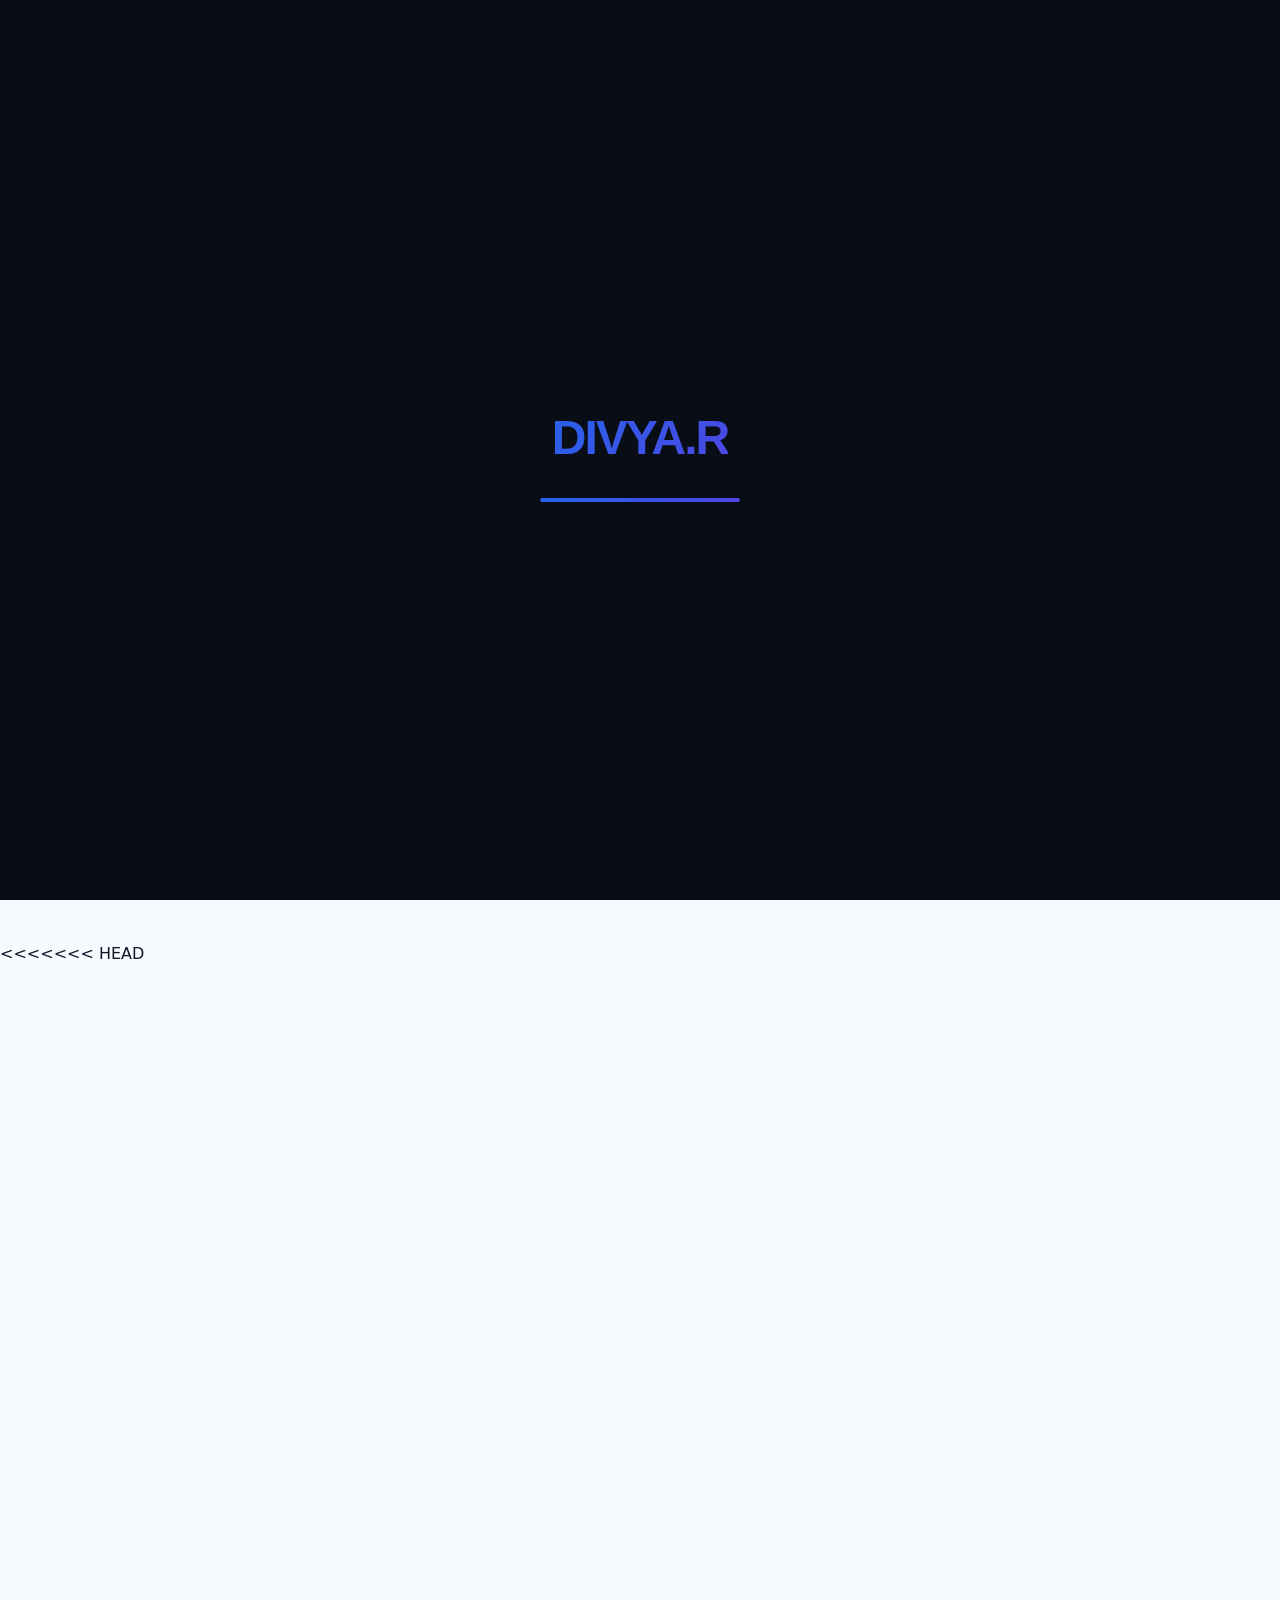
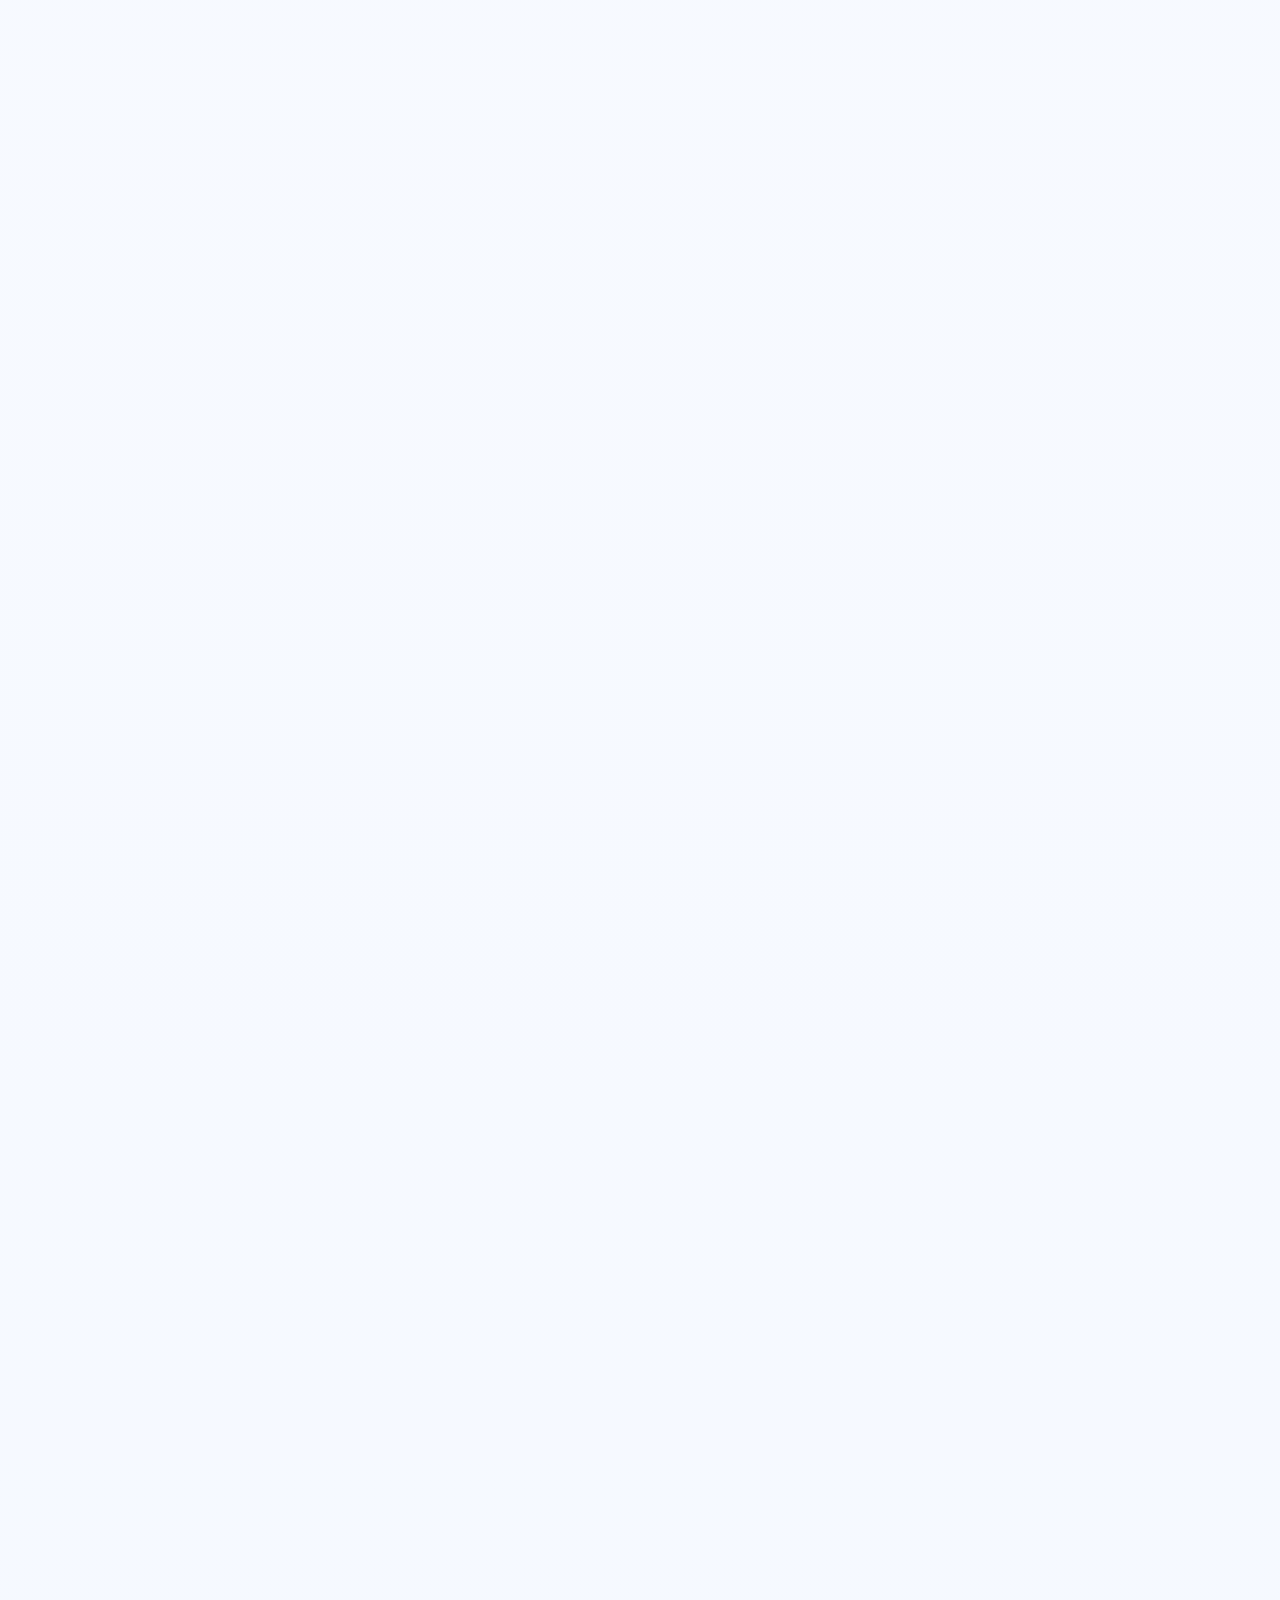
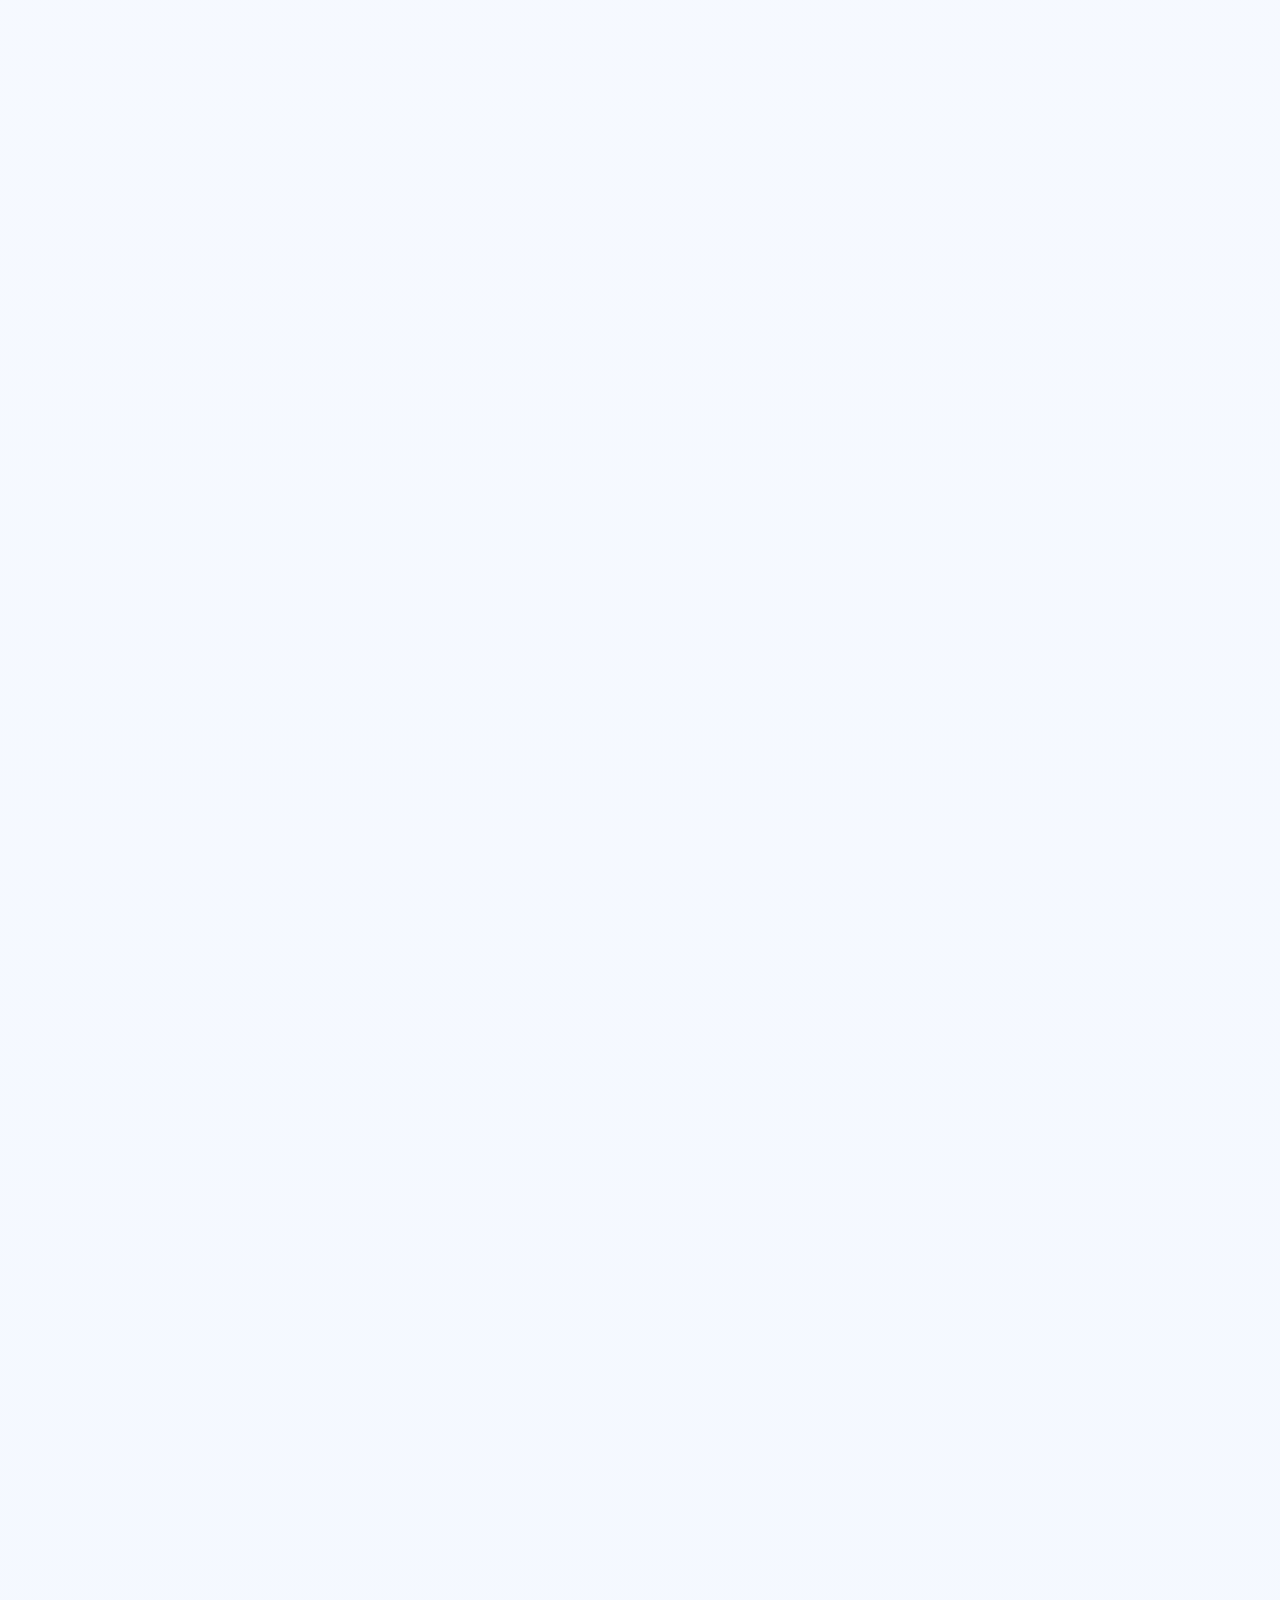
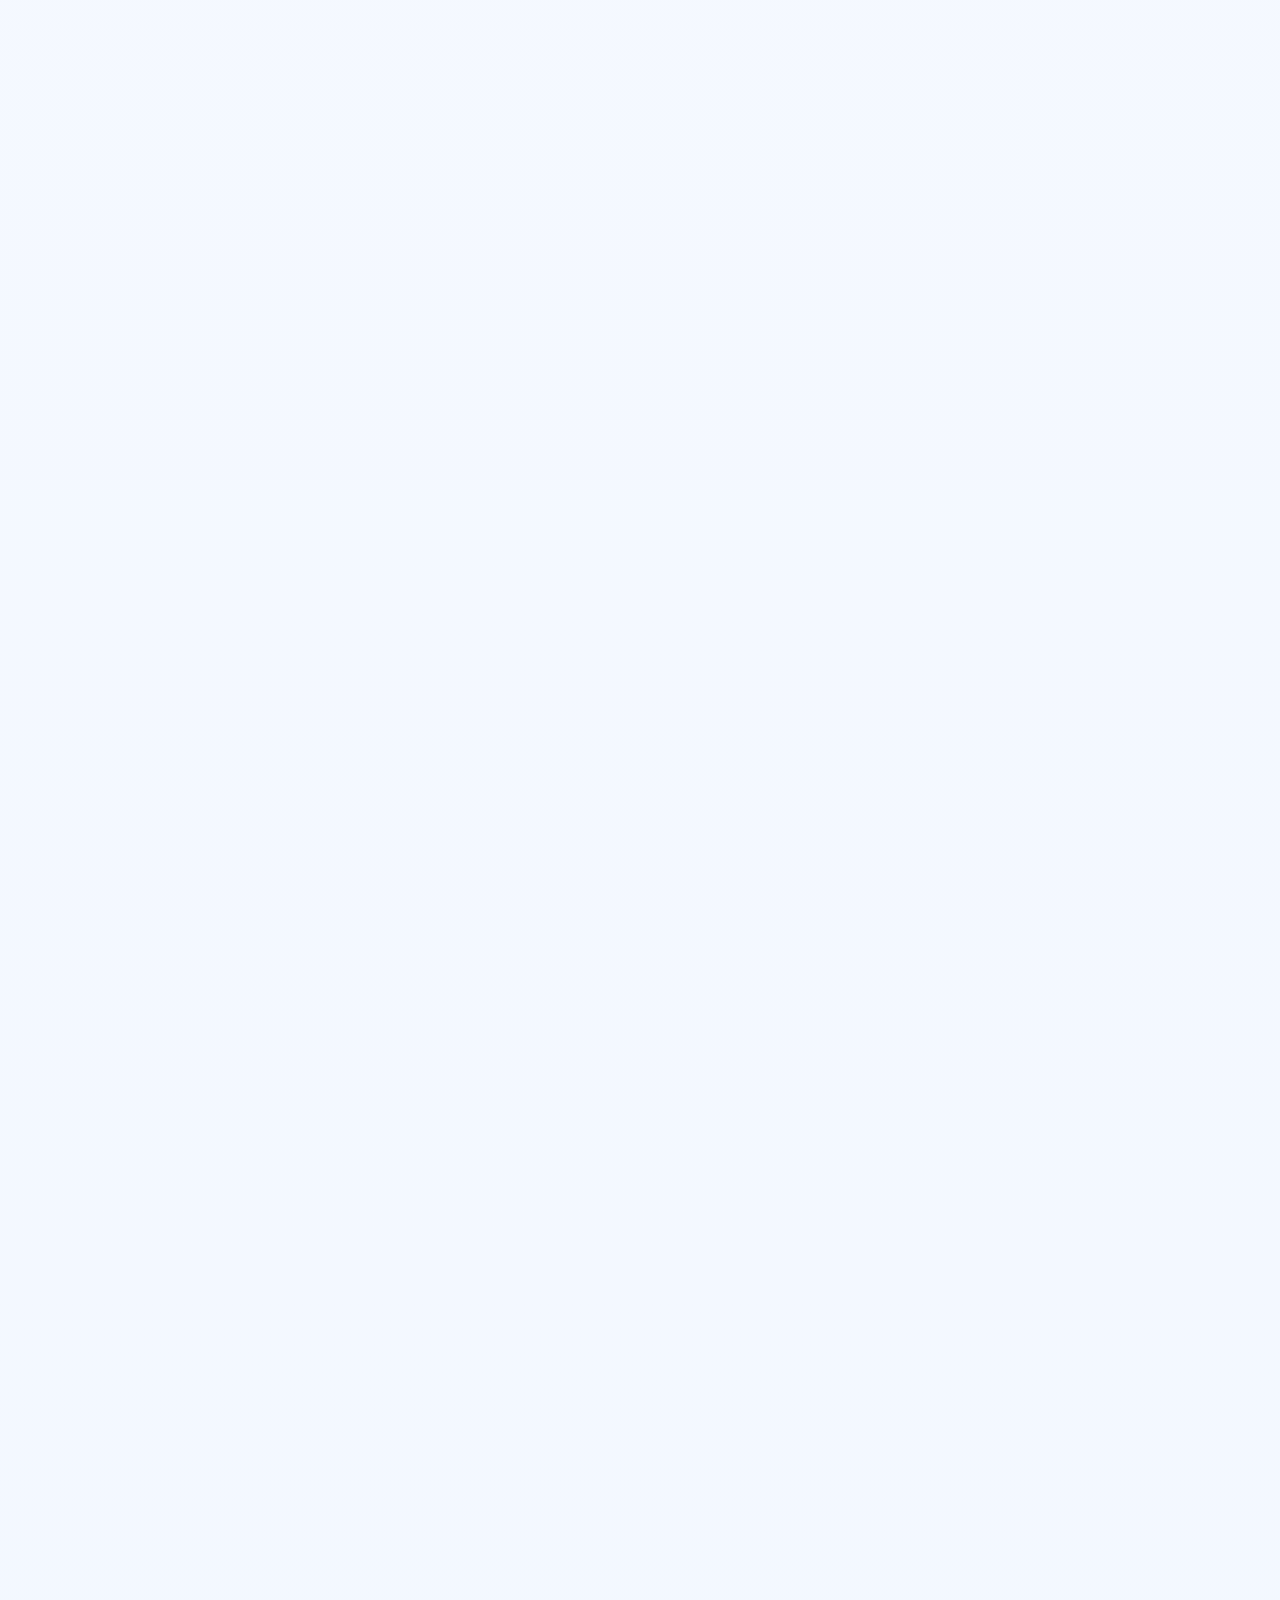
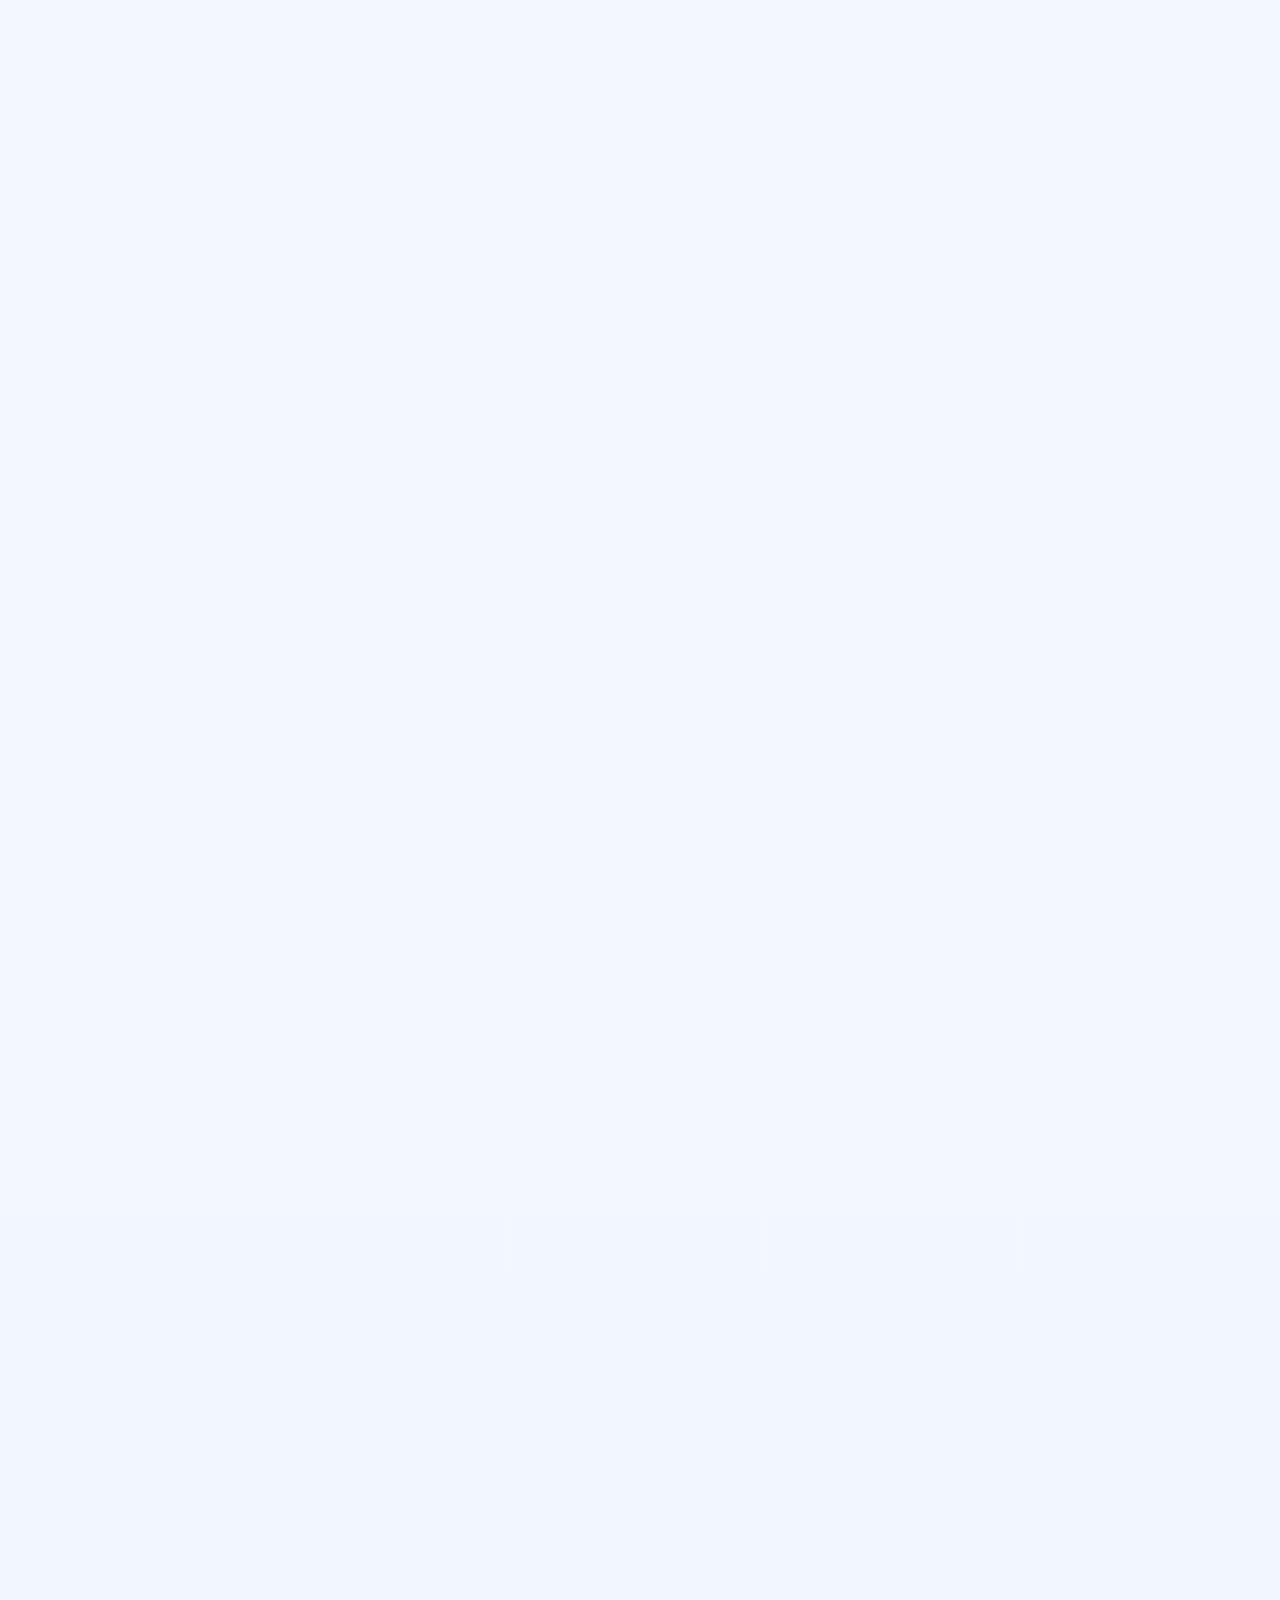
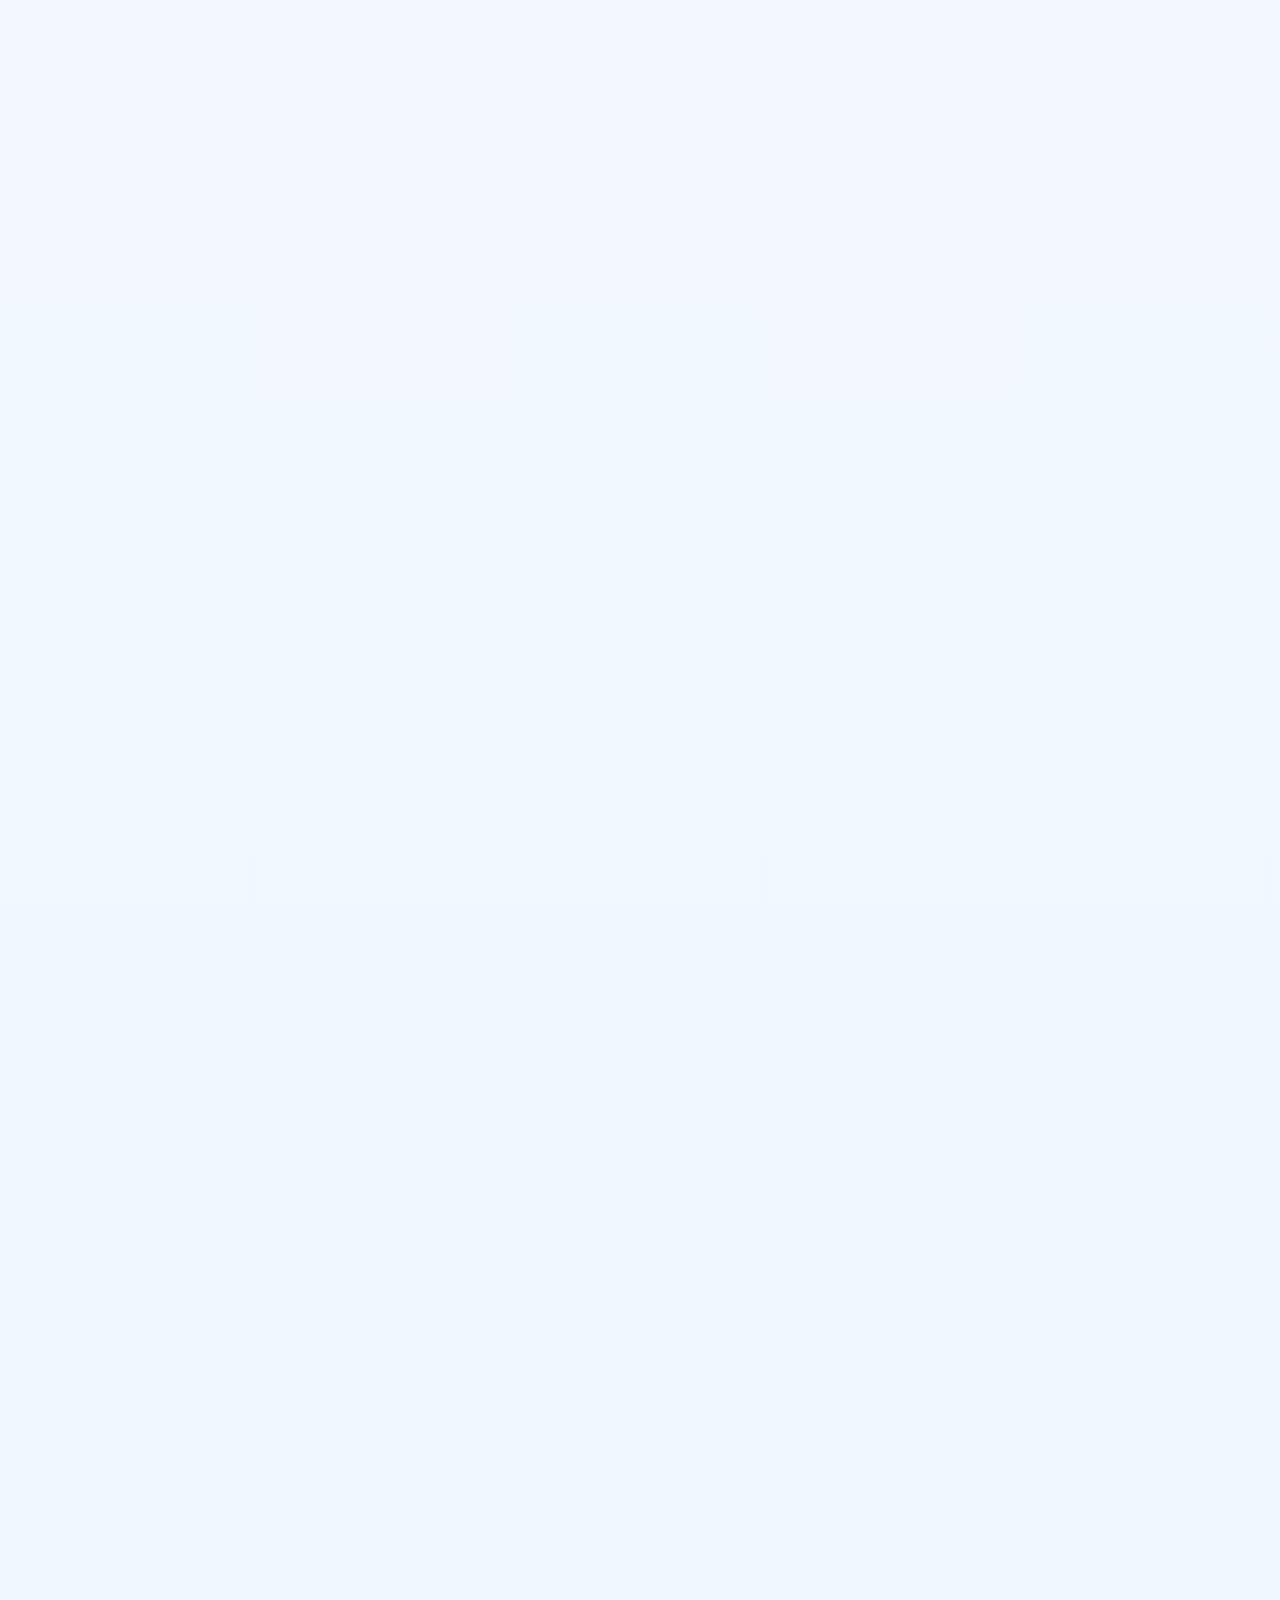
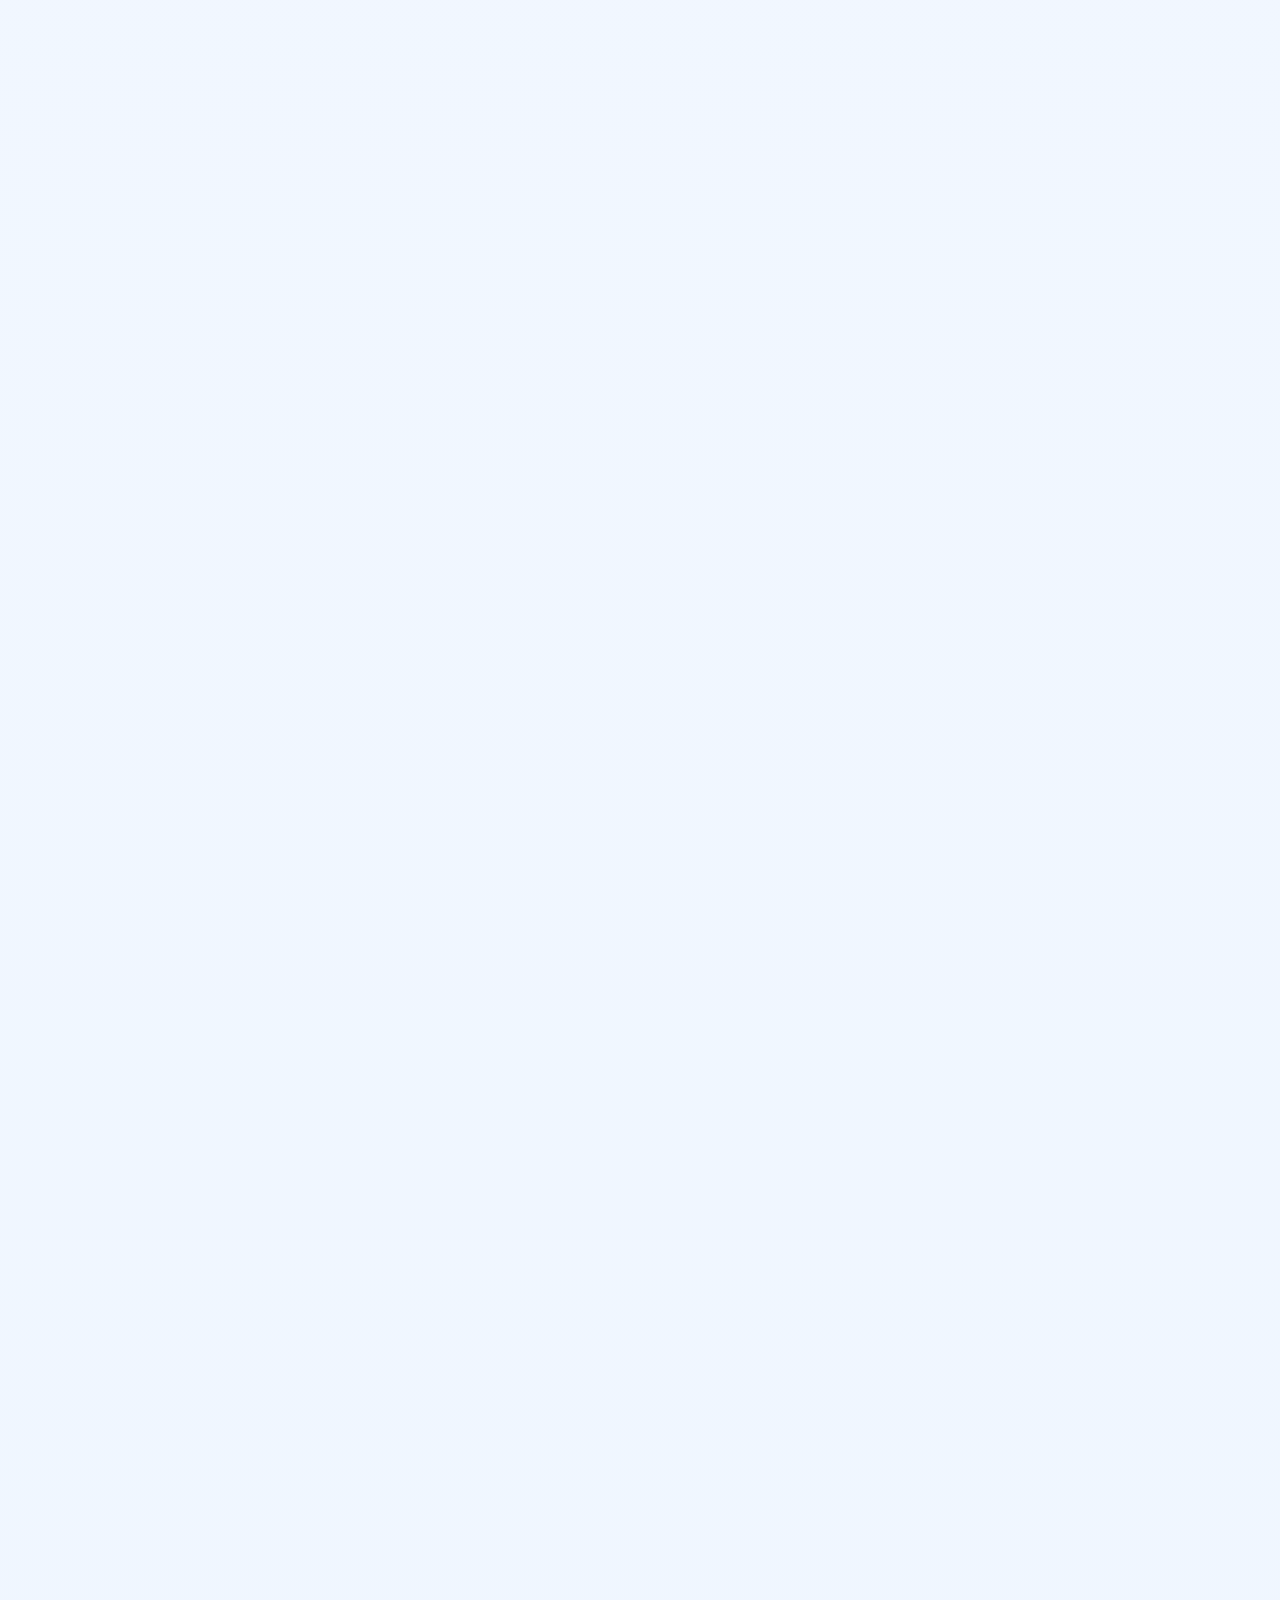
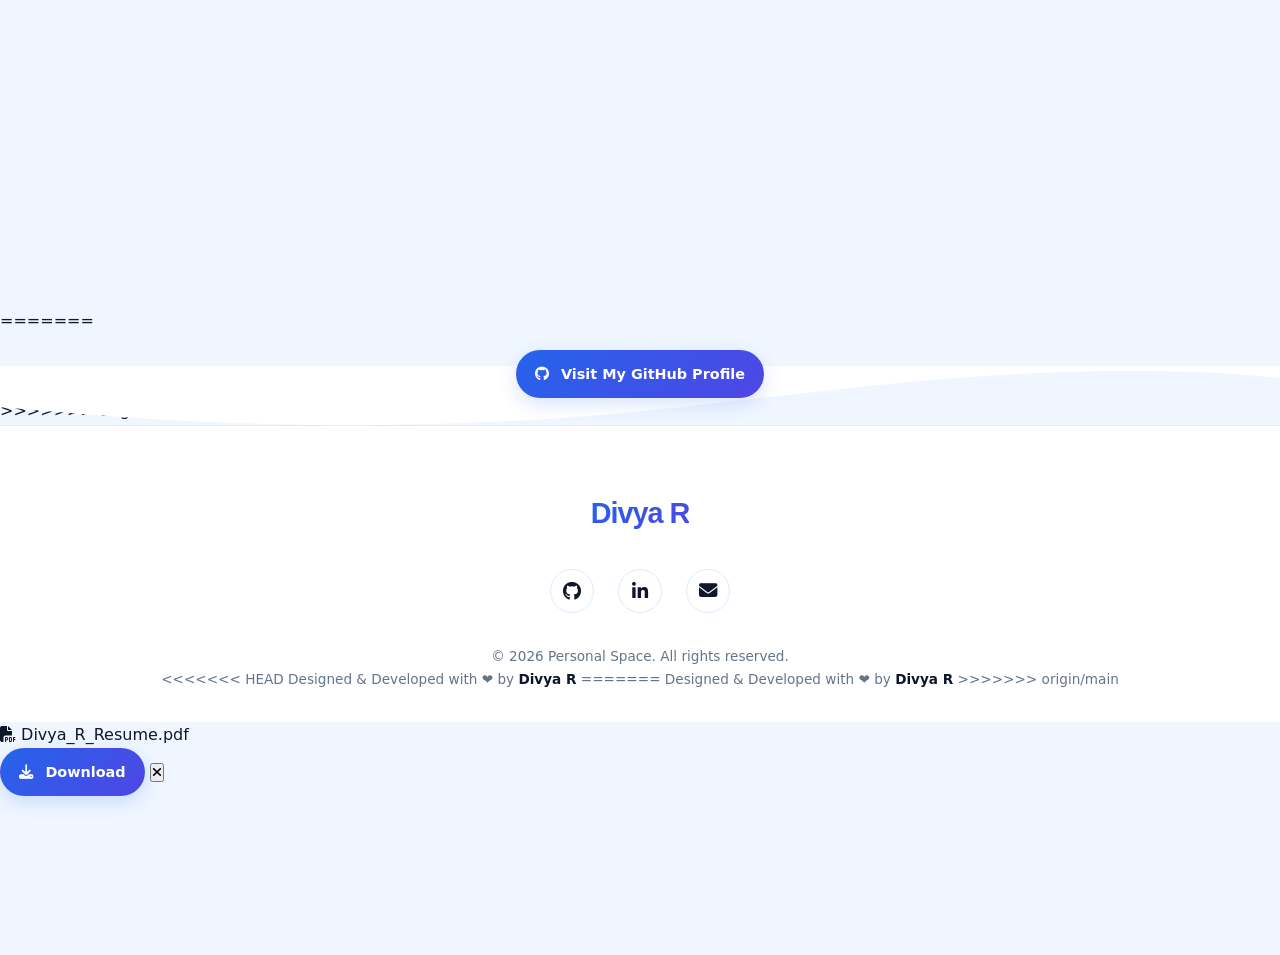
==== commit 34df48de: "Merge portfolio updates" ====
--- a/index.html
+++ b/index.html
@@ -248,6 +248,7 @@
     </div>
   </section>
 
+<<<<<<< HEAD
   <!-- ===================== ABOUT SECTION ===================== -->
   <section class="about section" id="about">
     <div class="container">
@@ -1299,10 +1300,201 @@
                 </div>
                 <div class="github-lang-bar-bg">
                   <div class="github-lang-bar-fill" style="width: 15%; background:#3776AB;"></div>
-                </div>
-              </div>
-            </div>
-          </div>
+=======
+  <div id="sections-before-github"></div>
+
+  <section class="github section" id="github">
+      <div class="container">
+        <div class="section-title reveal">
+          <h2>GitHub Activity</h2>
+          <p>A live representation of my coding consistency and platform contributions.</p>
+        </div>
+  
+        <div class="github-dashboard reveal">
+          <!-- Contribution Graph Panel -->
+          <div class="glass-card github-left">
+            <div class="github-graph-card">
+              <div class="github-header">
+                <span class="github-title"><i class="fa-brands fa-git-alt"></i> Contributions Matrix</span>
+                <span class="github-stat-mini-lbl">Recent Activity</span>
+              </div>
+  
+              <div class="github-stats-row">
+                <div class="github-stat-mini">
+                  <span class="github-stat-mini-num">142+</span>
+                  <span class="github-stat-mini-lbl">Total Commits</span>
+                </div>
+                <div class="github-stat-mini">
+                  <span class="github-stat-mini-num">12+</span>
+                  <span class="github-stat-mini-lbl">Active Repos</span>
+                </div>
+                <div class="github-stat-mini">
+                  <span class="github-stat-mini-num">15 Days</span>
+                  <span class="github-stat-mini-lbl">Current Streak</span>
+                </div>
+              </div>
+  
+              <!-- Grid Mock graph -->
+              <div class="github-grid-scroll">
+                <div class="github-grid-mock">
+                  <!-- Row cells will be generated automatically or styled directly with CSS classes -->
+                  <!-- We will write a representational grid representing contribution history -->
+                  <div class="github-grid-cell level-1"></div>
+                  <div class="github-grid-cell level-2"></div>
+                  <div class="github-grid-cell level-1"></div>
+                  <div class="github-grid-cell"></div>
+                  <div class="github-grid-cell level-4"></div>
+                  <div class="github-grid-cell level-3"></div>
+                  <div class="github-grid-cell"></div>
+                  <div class="github-grid-cell level-2"></div>
+                  <div class="github-grid-cell level-1"></div>
+                  <div class="github-grid-cell"></div>
+                  <div class="github-grid-cell level-3"></div>
+                  <div class="github-grid-cell level-4"></div>
+                  <div class="github-grid-cell level-1"></div>
+                  <div class="github-grid-cell"></div>
+                  <div class="github-grid-cell level-2"></div>
+                  <div class="github-grid-cell level-1"></div>
+                  <div class="github-grid-cell level-3"></div>
+                  <div class="github-grid-cell"></div>
+                  <div class="github-grid-cell level-4"></div>
+                  <div class="github-grid-cell level-2"></div>
+                  <div class="github-grid-cell"></div>
+                  <div class="github-grid-cell level-1"></div>
+                  <div class="github-grid-cell level-3"></div>
+                  <div class="github-grid-cell level-2"></div>
+                  <div class="github-grid-cell level-2"></div>
+                  <div class="github-grid-cell level-3"></div>
+                  <div class="github-grid-cell level-2"></div>
+                  <div class="github-grid-cell"></div>
+                  <div class="github-grid-cell level-1"></div>
+                  <div class="github-grid-cell level-4"></div>
+                  <div class="github-grid-cell"></div>
+                  <div class="github-grid-cell level-3"></div>
+                  <div class="github-grid-cell level-2"></div>
+                  <div class="github-grid-cell"></div>
+                  <div class="github-grid-cell level-4"></div>
+                  <div class="github-grid-cell level-1"></div>
+                  <div class="github-grid-cell level-3"></div>
+                  <div class="github-grid-cell"></div>
+                  <div class="github-grid-cell level-1"></div>
+                  <div class="github-grid-cell level-2"></div>
+                  <div class="github-grid-cell level-4"></div>
+                  <div class="github-grid-cell"></div>
+                  <div class="github-grid-cell level-3"></div>
+                  <div class="github-grid-cell level-1"></div>
+                  <div class="github-grid-cell"></div>
+                  <div class="github-grid-cell level-2"></div>
+                  <div class="github-grid-cell level-4"></div>
+                  <div class="github-grid-cell level-3"></div>
+                  <div class="github-grid-cell level-1"></div>
+                  <div class="github-grid-cell level-1"></div>
+                  <div class="github-grid-cell level-3"></div>
+                  <div class="github-grid-cell"></div>
+                  <div class="github-grid-cell level-2"></div>
+                  <div class="github-grid-cell level-2"></div>
+                  <div class="github-grid-cell"></div>
+                  <div class="github-grid-cell level-4"></div>
+                  <div class="github-grid-cell level-1"></div>
+                  <div class="github-grid-cell"></div>
+                  <div class="github-grid-cell level-3"></div>
+                  <div class="github-grid-cell level-3"></div>
+                  <div class="github-grid-cell level-2"></div>
+                  <div class="github-grid-cell"></div>
+                  <div class="github-grid-cell level-4"></div>
+                  <div class="github-grid-cell level-1"></div>
+                  <div class="github-grid-cell level-2"></div>
+                  <div class="github-grid-cell"></div>
+                  <div class="github-grid-cell level-1"></div>
+                  <div class="github-grid-cell level-3"></div>
+                  <div class="github-grid-cell"></div>
+                  <div class="github-grid-cell level-4"></div>
+                  <div class="github-grid-cell level-2"></div>
+                  <div class="github-grid-cell level-1"></div>
+                  <div class="github-grid-cell level-3"></div>
+                  <div class="github-grid-cell level-2"></div>
+                  <div class="github-grid-cell level-4"></div>
+                  <div class="github-grid-cell"></div>
+                  <div class="github-grid-cell level-1"></div>
+                  <div class="github-grid-cell level-1"></div>
+                  <div class="github-grid-cell"></div>
+                  <div class="github-grid-cell level-2"></div>
+                  <div class="github-grid-cell level-3"></div>
+                  <div class="github-grid-cell"></div>
+                  <div class="github-grid-cell level-4"></div>
+                  <div class="github-grid-cell level-2"></div>
+                  <div class="github-grid-cell level-1"></div>
+                  <div class="github-grid-cell"></div>
+                  <div class="github-grid-cell level-3"></div>
+                  <div class="github-grid-cell level-4"></div>
+                  <div class="github-grid-cell level-2"></div>
+                  <div class="github-grid-cell"></div>
+                  <div class="github-grid-cell level-1"></div>
+                  <div class="github-grid-cell level-1"></div>
+                  <div class="github-grid-cell"></div>
+                  <div class="github-grid-cell level-3"></div>
+                  <div class="github-grid-cell level-4"></div>
+                  <div class="github-grid-cell level-2"></div>
+                </div>
+              </div>
+  
+              <div class="github-legend">
+                <span>Less</span>
+                <div class="github-legend-cells">
+                  <div class="github-grid-cell" style="width: 10px; height:10px;"></div>
+                  <div class="github-grid-cell level-1" style="width: 10px; height:10px;"></div>
+                  <div class="github-grid-cell level-2" style="width: 10px; height:10px;"></div>
+                  <div class="github-grid-cell level-3" style="width: 10px; height:10px;"></div>
+                  <div class="github-grid-cell level-4" style="width: 10px; height:10px;"></div>
+                </div>
+                <span>More</span>
+              </div>
+            </div>
+          </div>
+  
+          <!-- Language statistics Panel -->
+          <div class="glass-card github-right">
+            <div class="github-lang-card">
+              <span class="github-title"><i class="fa-solid fa-chart-pie"></i> Languages Spread</span>
+              <div class="github-lang-row">
+                <!-- JS -->
+                <div class="github-lang-item">
+                  <div class="github-lang-meta">
+                    <span class="github-lang-lbl"><span class="github-lang-dot" style="background:#F7DF1E;"></span>
+                      JavaScript</span>
+                    <span class="github-lang-pct">55%</span>
+                  </div>
+                  <div class="github-lang-bar-bg">
+                    <div class="github-lang-bar-fill" style="width: 55%; background:#F7DF1E;"></div>
+                  </div>
+                </div>
+                <!-- HTML & CSS -->
+                <div class="github-lang-item">
+                  <div class="github-lang-meta">
+                    <span class="github-lang-lbl"><span class="github-lang-dot" style="background:#E34F26;"></span> HTML &
+                      CSS</span>
+                    <span class="github-lang-pct">30%</span>
+                  </div>
+                  <div class="github-lang-bar-bg">
+                    <div class="github-lang-bar-fill" style="width: 30%; background:#E34F26;"></div>
+                  </div>
+                </div>
+                <!-- Python -->
+                <div class="github-lang-item">
+                  <div class="github-lang-meta">
+                    <span class="github-lang-lbl"><span class="github-lang-dot" style="background:#3776AB;"></span>
+                      Python</span>
+                    <span class="github-lang-pct">15%</span>
+                  </div>
+                  <div class="github-lang-bar-bg">
+                    <div class="github-lang-bar-fill" style="width: 15%; background:#3776AB;"></div>
+                  </div>
+>>>>>>> origin/main
+                </div>
+              </div>
+            </div>
+          </div>
+<<<<<<< HEAD
         </div>
 
         <div class="github-footer-btn-wrapper">
@@ -1478,6 +1670,20 @@
       </div>
     </div>
   </section>
+=======
+  
+          <div class="github-footer-btn-wrapper">
+            <a href="https://github.com/DIVYAHARINA" target="_blank" class="btn btn-primary">
+              <i class="fa-brands fa-github"></i> Visit My GitHub Profile
+            </a>
+          </div>
+        </div>
+      </div>
+    </section>
+
+  <div id="sections-after-github"></div>
+  <div id="sections-after-contact"></div>
+>>>>>>> origin/main
 
   <!-- 13. FOOTER -->
   <footer class="footer">
@@ -1505,7 +1711,11 @@
       </div>
       <p class="footer-copy">
         &copy; 2026 Personal Space. All rights reserved. <br>
+<<<<<<< HEAD
         Designed &amp; Developed with ❤️ by <strong>Divya R</strong>
+=======
+        Designed & Developed with ❤️ by <strong>Divya R</strong>
+>>>>>>> origin/main
       </p>
     </div>
   </footer>
@@ -1536,7 +1746,12 @@
       <div class="resume-modal-body">
         <object data="assets/resume.pdf" type="application/pdf" width="100%" height="100%">
           <iframe src="assets/resume.pdf" width="100%" height="100%" style="border: none;">
+<<<<<<< HEAD
             <p>Your browser does not support viewing PDFs. Please <a href="assets/resume.pdf" download>download the PDF</a> to view it.</p>
+=======
+            <p>Your browser does not support viewing PDFs. Please <a href="assets/resume.pdf" download>download the
+                PDF</a> to view it.</p>
+>>>>>>> origin/main
           </iframe>
         </object>
       </div>
--- a/css/style.css
+++ b/css/style.css
@@ -111,7 +111,11 @@
 }
 
 .menu-toggle {
+<<<<<<< HEAD
   display: none;
+=======
+  display: inline-grid;
+>>>>>>> origin/main
   place-items: center;
   flex: 0 0 auto;
 }
--- a/css/style.css
+++ b/css/style.css
@@ -111,7 +111,11 @@
 }
 
 .menu-toggle {
+<<<<<<< HEAD
   display: none;
+=======
+  display: inline-grid;
+>>>>>>> origin/main
   place-items: center;
   flex: 0 0 auto;
 }
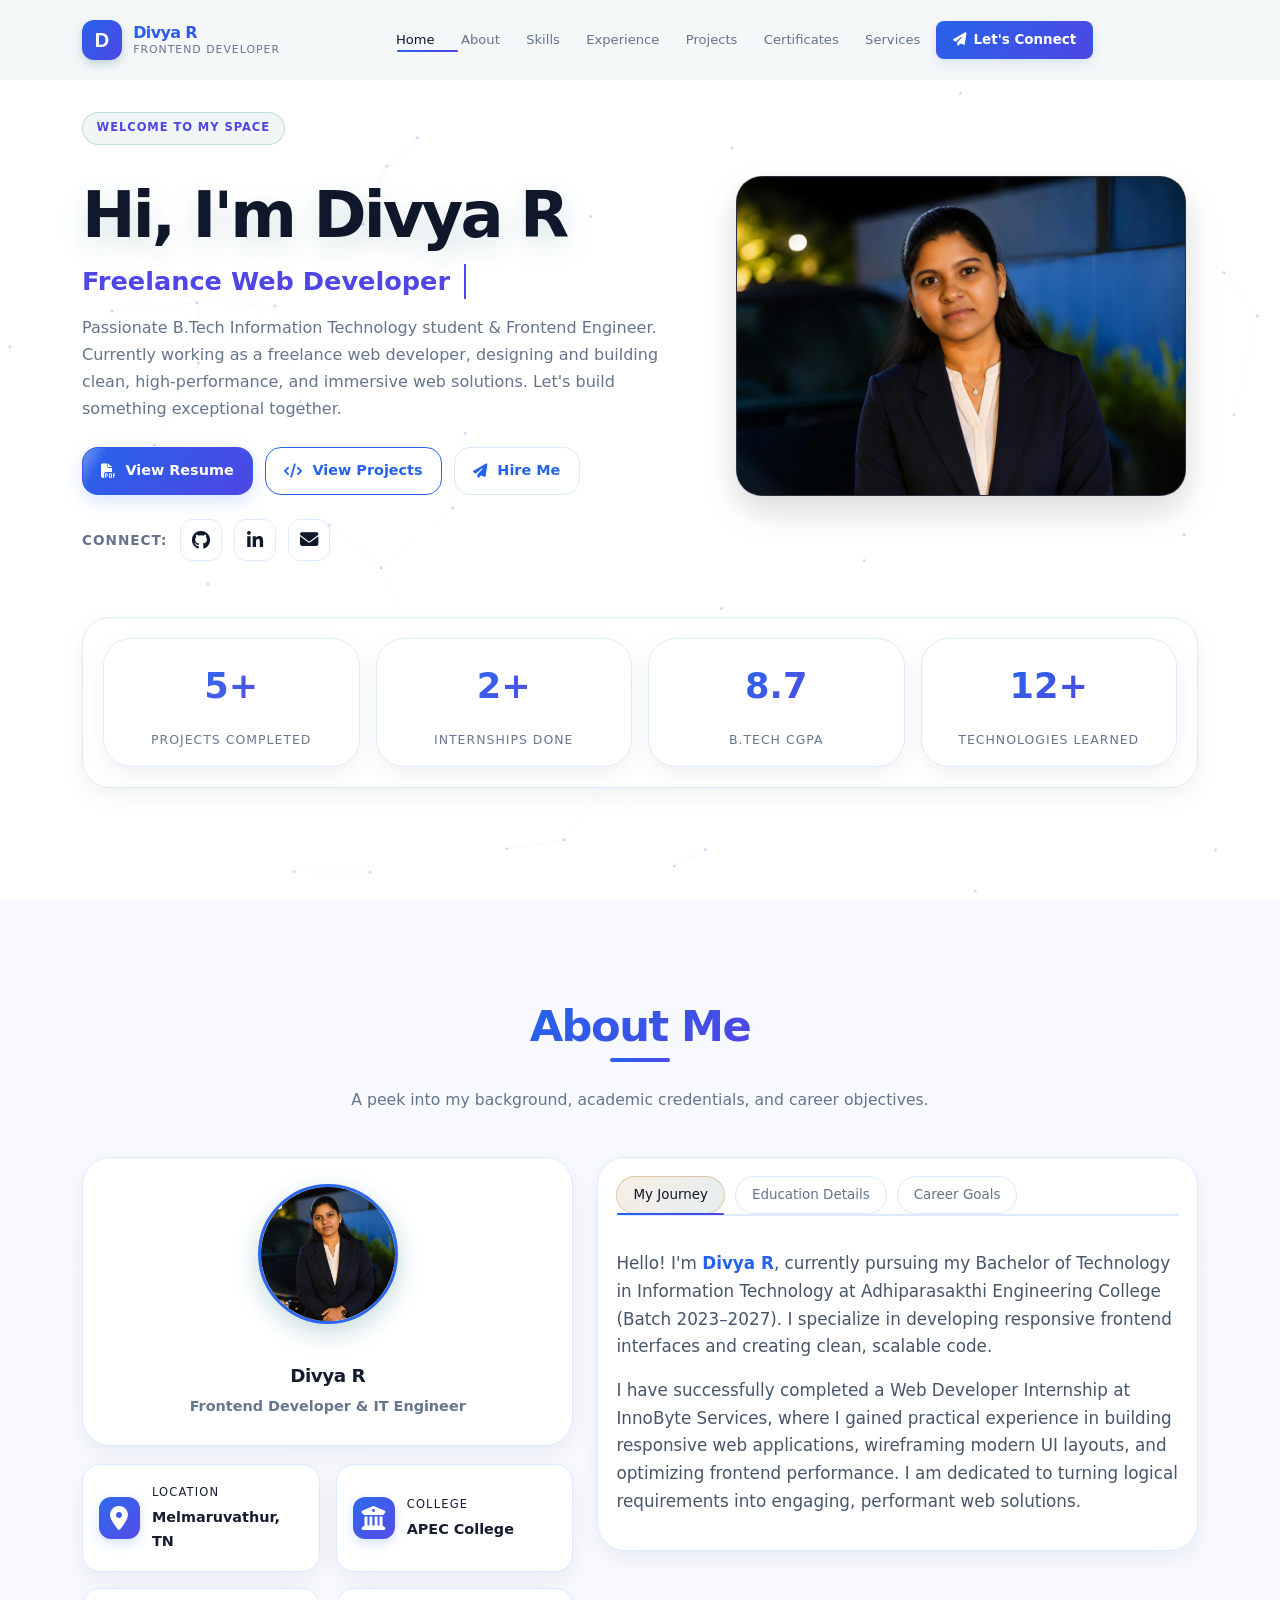
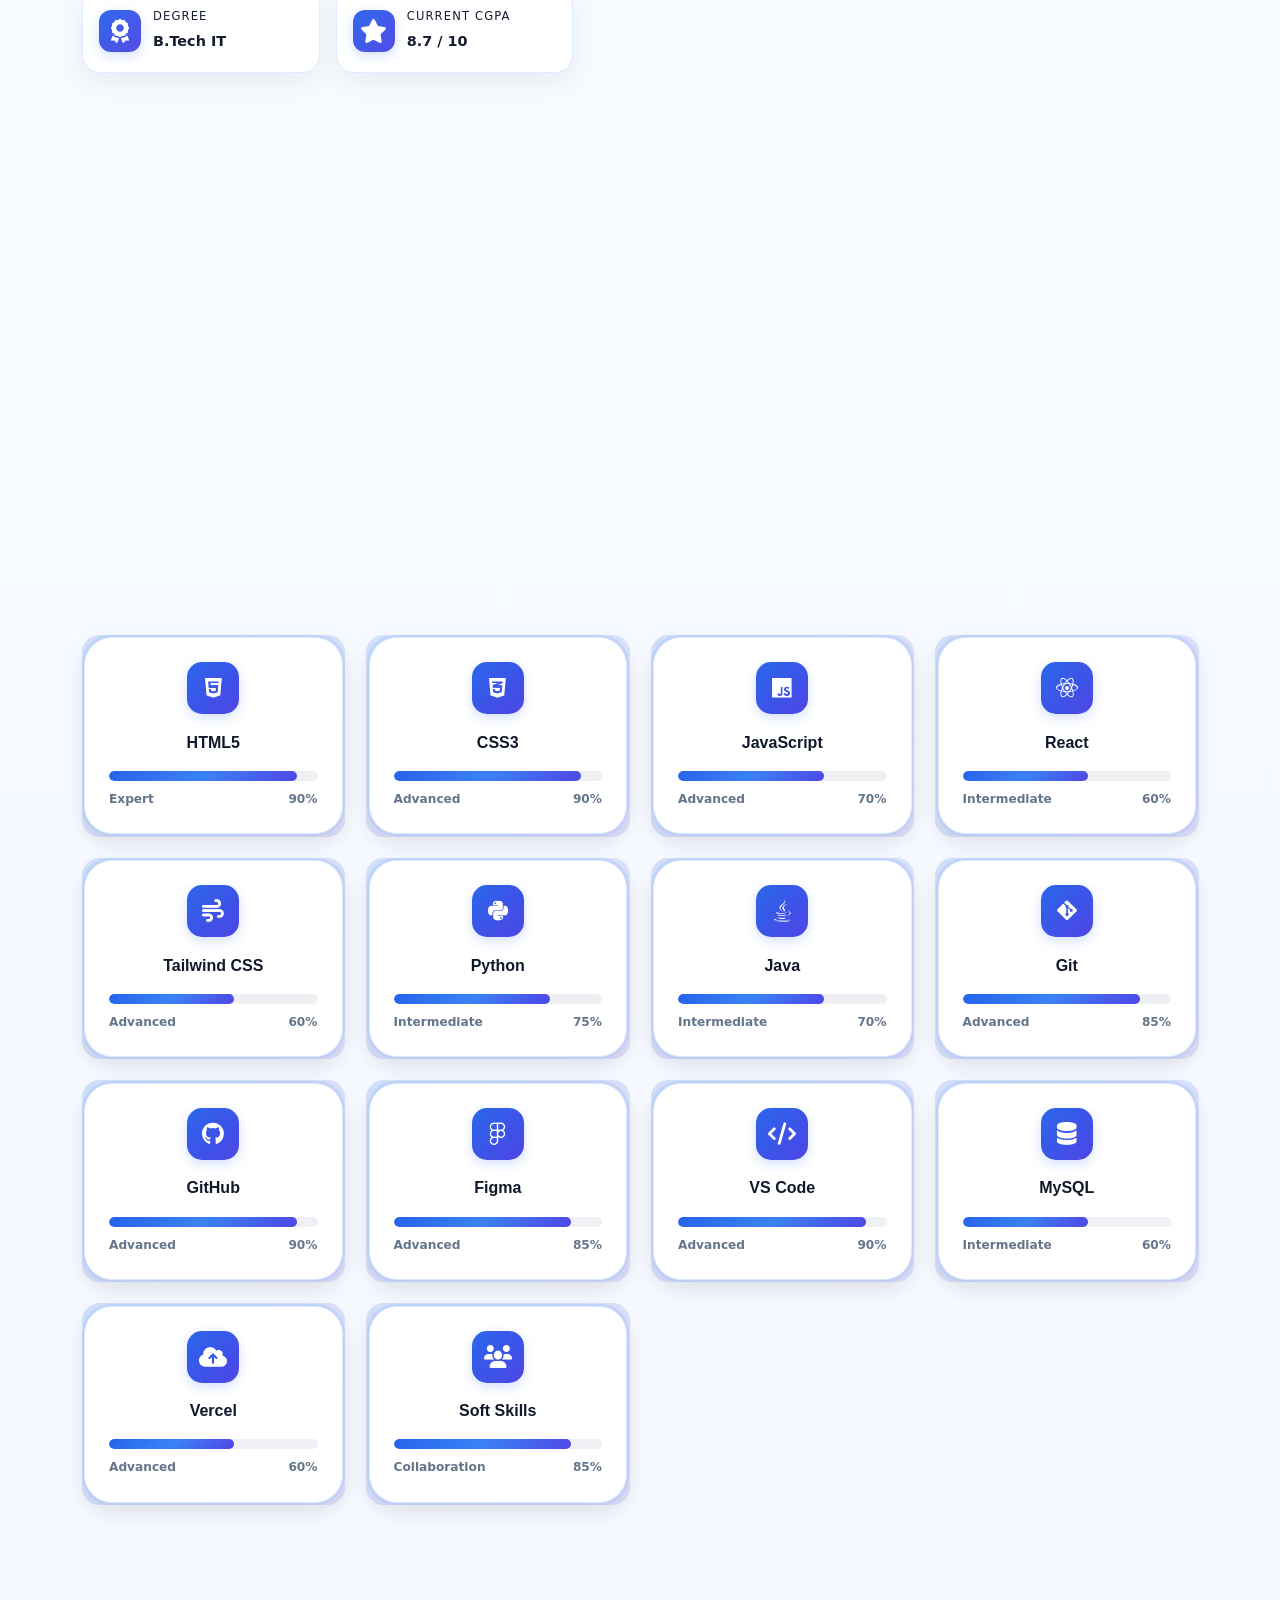
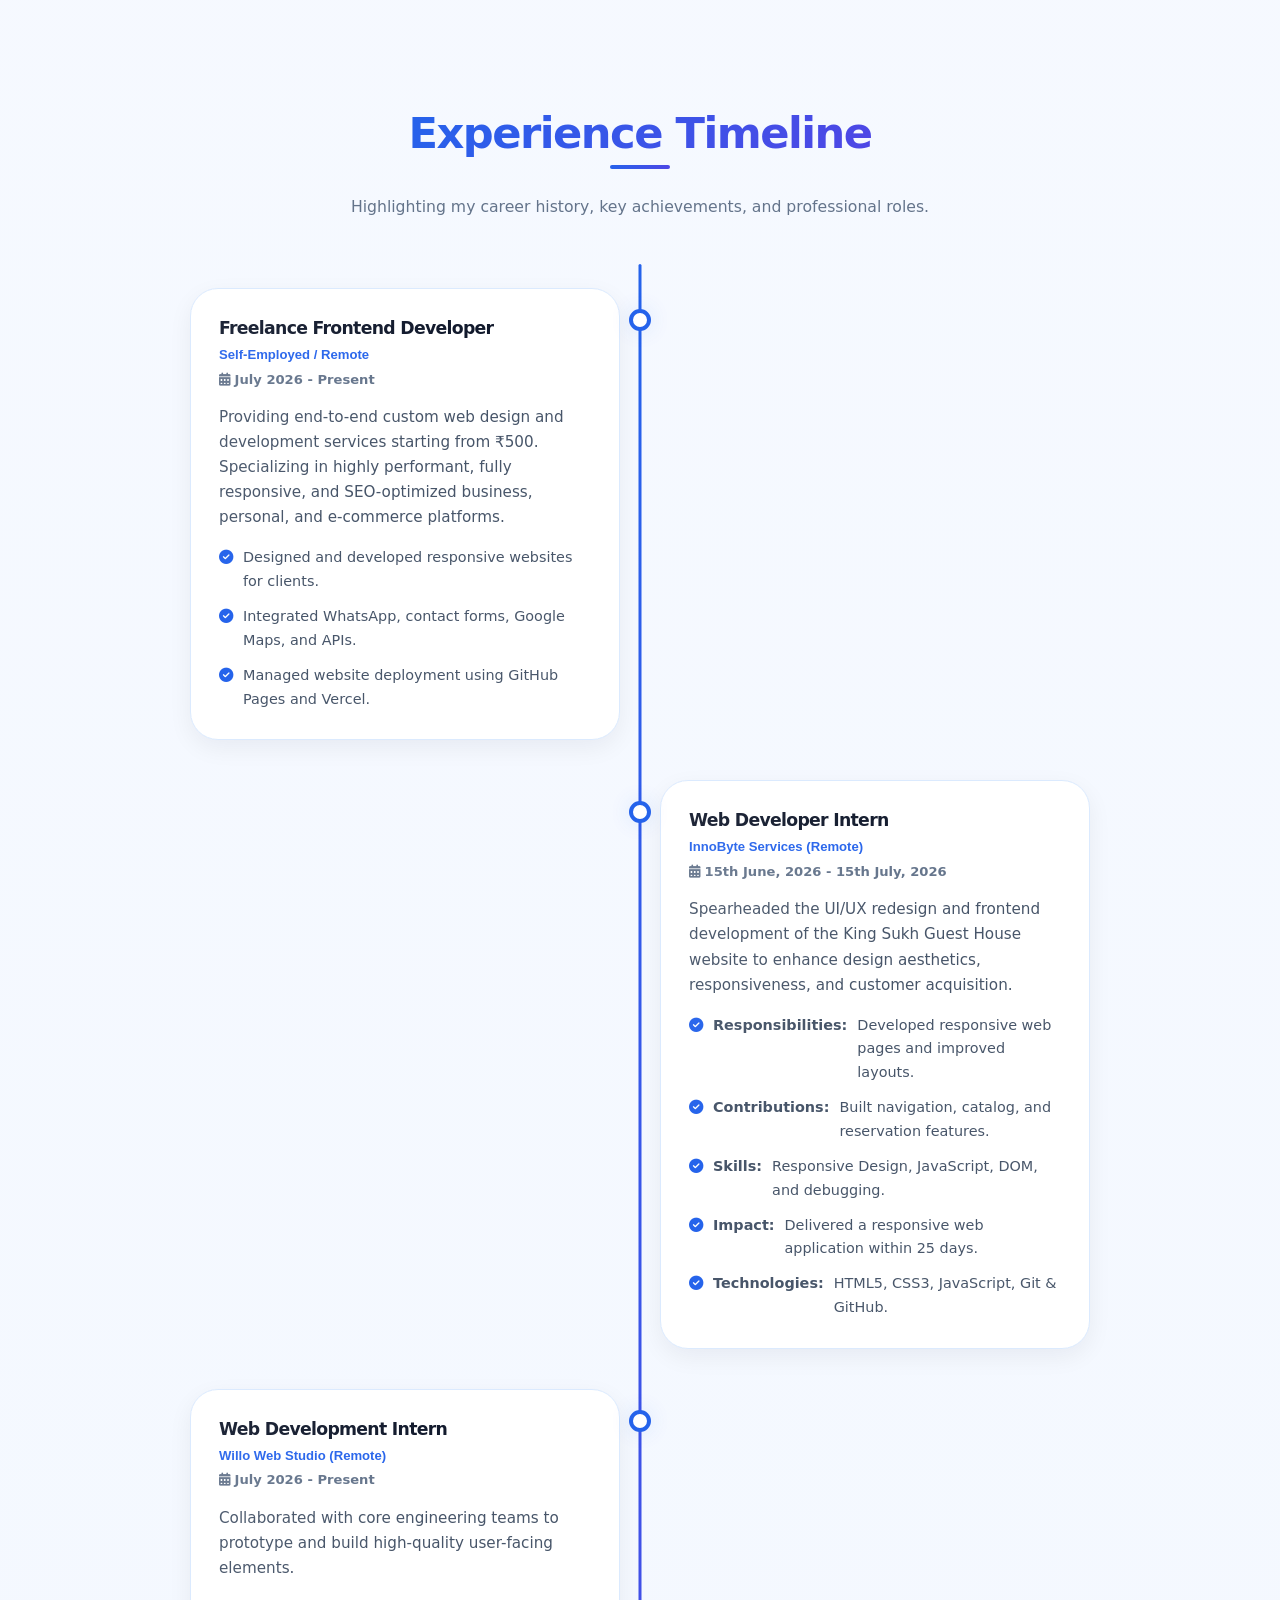
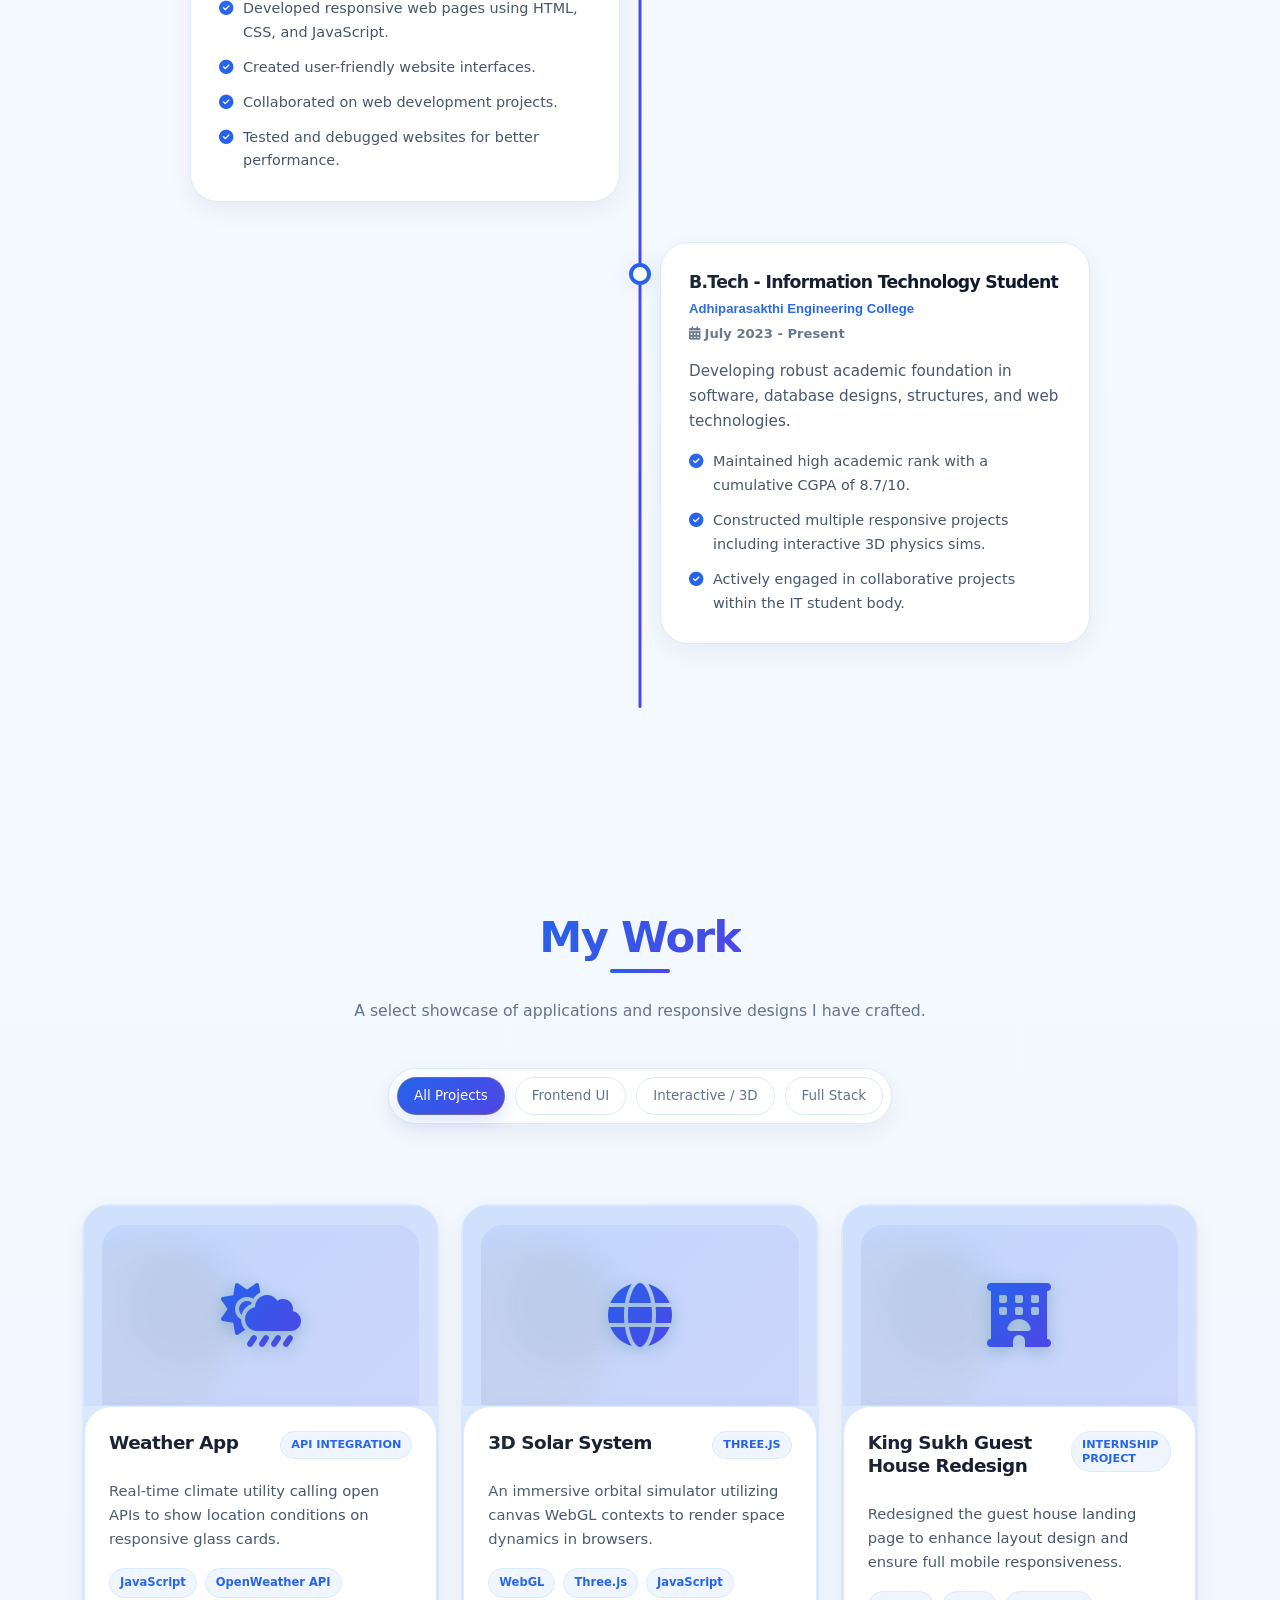
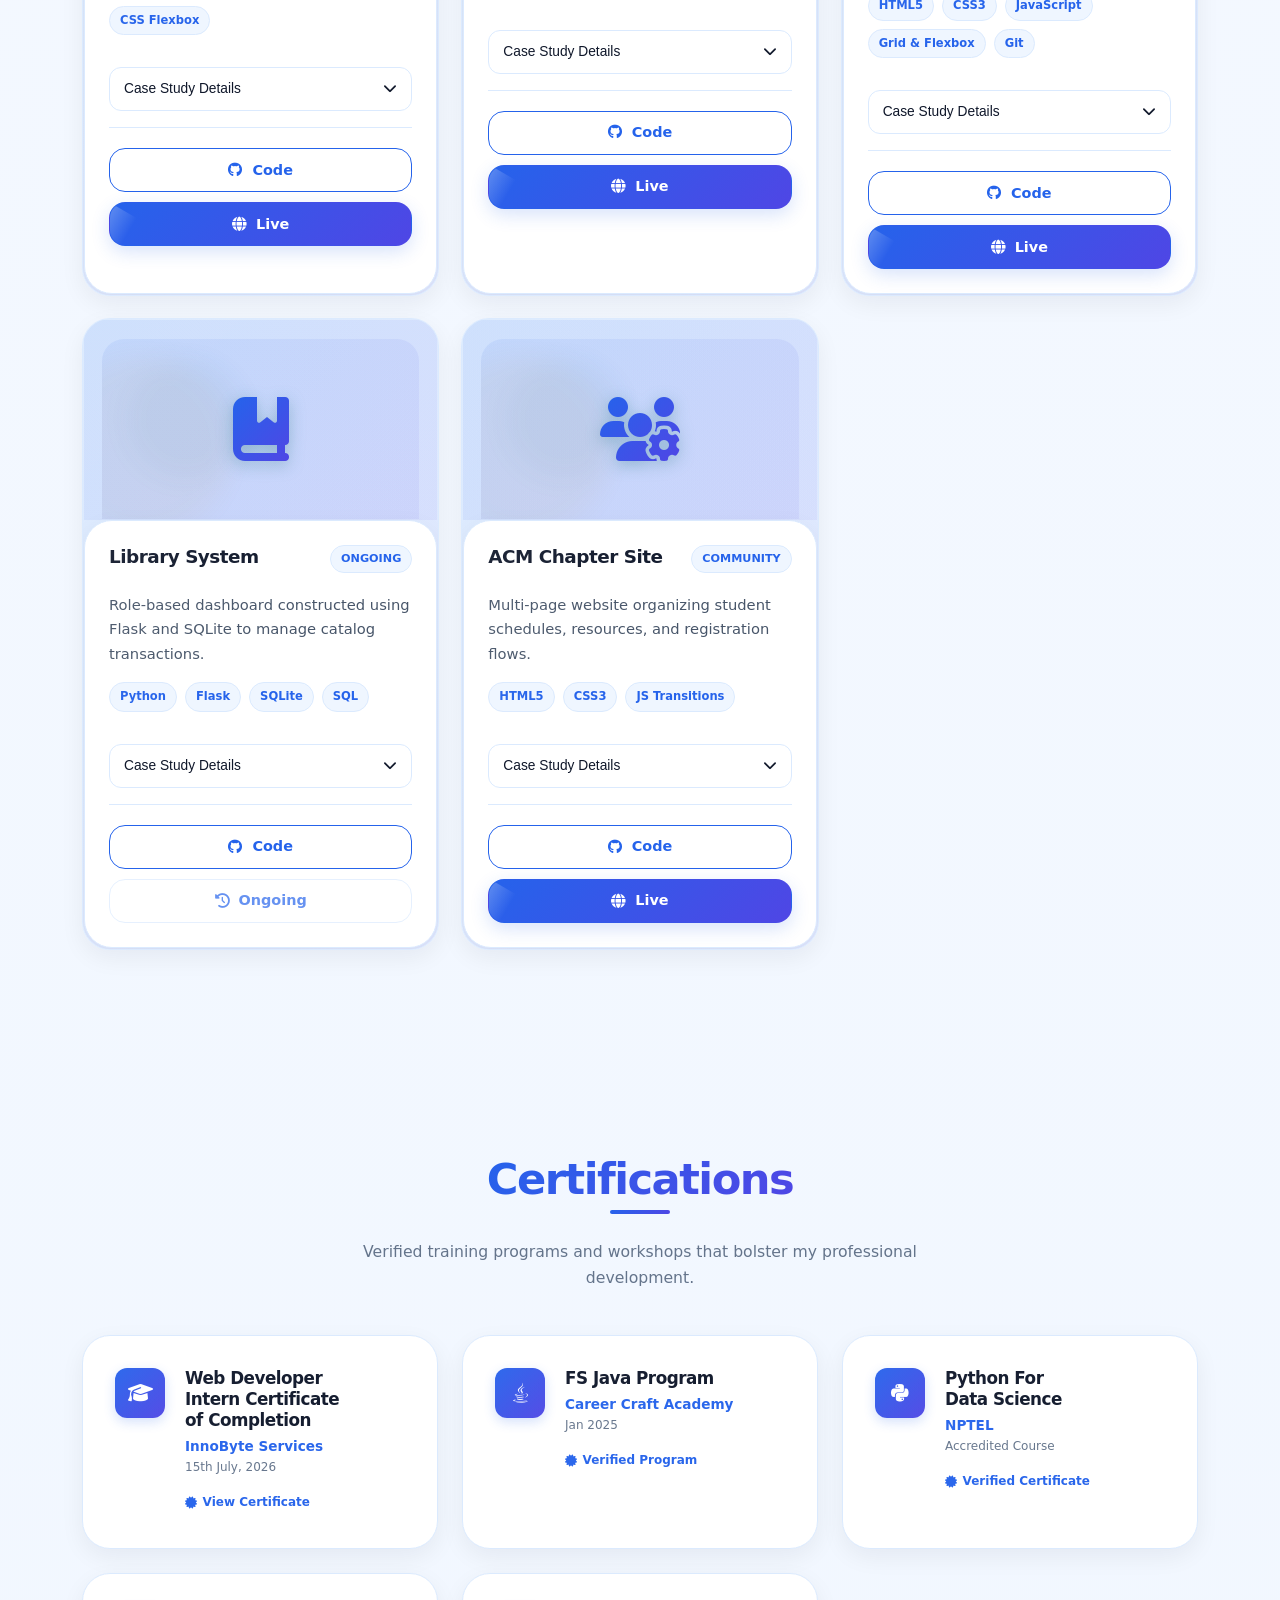
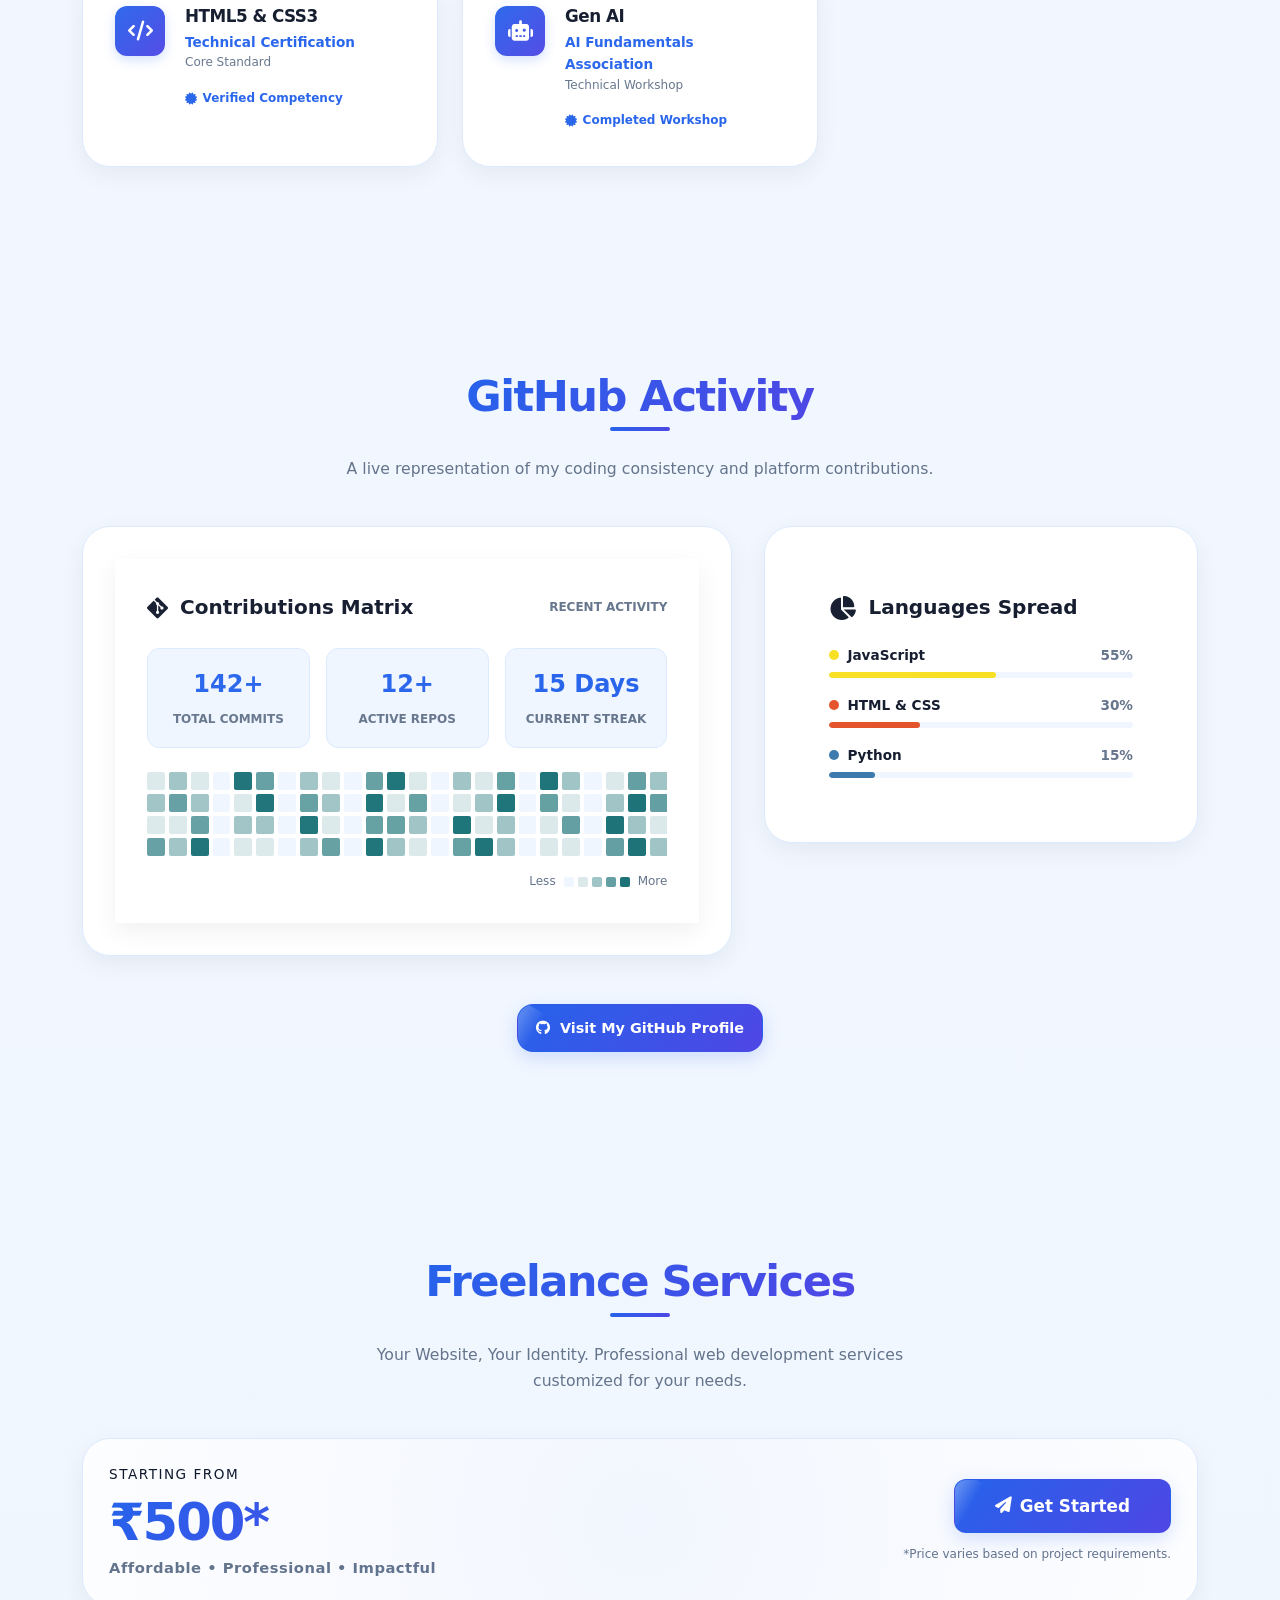
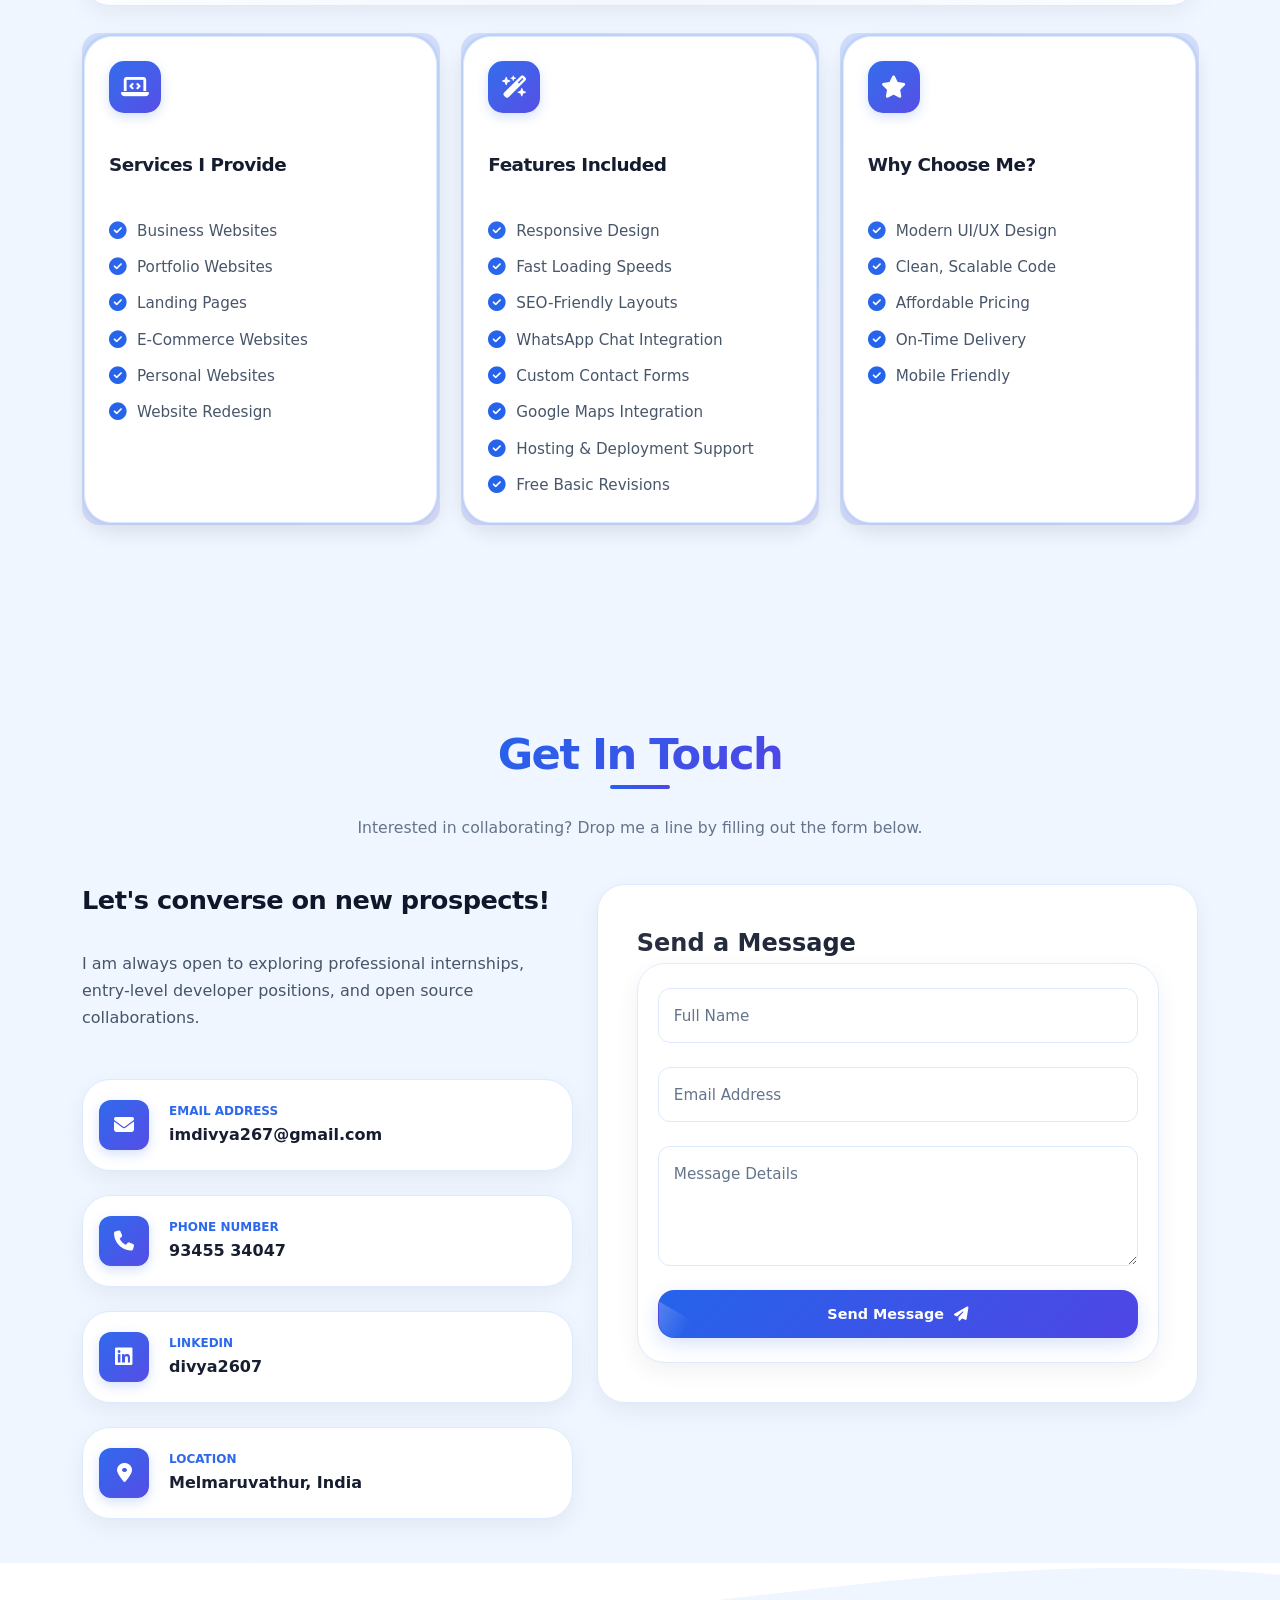
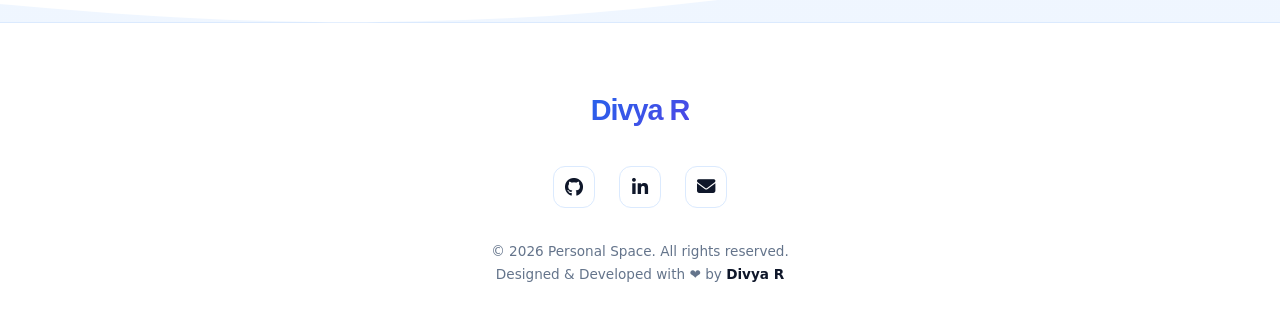
==== commit 0a9ccc77: "Fix responsive contact section and resolve merge conflicts" ====
--- a/index.html
+++ b/index.html
@@ -248,7 +248,6 @@
     </div>
   </section>
 
-<<<<<<< HEAD
   <!-- ===================== ABOUT SECTION ===================== -->
   <section class="about section" id="about">
     <div class="container">
@@ -1300,201 +1299,10 @@
                 </div>
                 <div class="github-lang-bar-bg">
                   <div class="github-lang-bar-fill" style="width: 15%; background:#3776AB;"></div>
-=======
-  <div id="sections-before-github"></div>
-
-  <section class="github section" id="github">
-      <div class="container">
-        <div class="section-title reveal">
-          <h2>GitHub Activity</h2>
-          <p>A live representation of my coding consistency and platform contributions.</p>
-        </div>
-  
-        <div class="github-dashboard reveal">
-          <!-- Contribution Graph Panel -->
-          <div class="glass-card github-left">
-            <div class="github-graph-card">
-              <div class="github-header">
-                <span class="github-title"><i class="fa-brands fa-git-alt"></i> Contributions Matrix</span>
-                <span class="github-stat-mini-lbl">Recent Activity</span>
-              </div>
-  
-              <div class="github-stats-row">
-                <div class="github-stat-mini">
-                  <span class="github-stat-mini-num">142+</span>
-                  <span class="github-stat-mini-lbl">Total Commits</span>
-                </div>
-                <div class="github-stat-mini">
-                  <span class="github-stat-mini-num">12+</span>
-                  <span class="github-stat-mini-lbl">Active Repos</span>
-                </div>
-                <div class="github-stat-mini">
-                  <span class="github-stat-mini-num">15 Days</span>
-                  <span class="github-stat-mini-lbl">Current Streak</span>
-                </div>
-              </div>
-  
-              <!-- Grid Mock graph -->
-              <div class="github-grid-scroll">
-                <div class="github-grid-mock">
-                  <!-- Row cells will be generated automatically or styled directly with CSS classes -->
-                  <!-- We will write a representational grid representing contribution history -->
-                  <div class="github-grid-cell level-1"></div>
-                  <div class="github-grid-cell level-2"></div>
-                  <div class="github-grid-cell level-1"></div>
-                  <div class="github-grid-cell"></div>
-                  <div class="github-grid-cell level-4"></div>
-                  <div class="github-grid-cell level-3"></div>
-                  <div class="github-grid-cell"></div>
-                  <div class="github-grid-cell level-2"></div>
-                  <div class="github-grid-cell level-1"></div>
-                  <div class="github-grid-cell"></div>
-                  <div class="github-grid-cell level-3"></div>
-                  <div class="github-grid-cell level-4"></div>
-                  <div class="github-grid-cell level-1"></div>
-                  <div class="github-grid-cell"></div>
-                  <div class="github-grid-cell level-2"></div>
-                  <div class="github-grid-cell level-1"></div>
-                  <div class="github-grid-cell level-3"></div>
-                  <div class="github-grid-cell"></div>
-                  <div class="github-grid-cell level-4"></div>
-                  <div class="github-grid-cell level-2"></div>
-                  <div class="github-grid-cell"></div>
-                  <div class="github-grid-cell level-1"></div>
-                  <div class="github-grid-cell level-3"></div>
-                  <div class="github-grid-cell level-2"></div>
-                  <div class="github-grid-cell level-2"></div>
-                  <div class="github-grid-cell level-3"></div>
-                  <div class="github-grid-cell level-2"></div>
-                  <div class="github-grid-cell"></div>
-                  <div class="github-grid-cell level-1"></div>
-                  <div class="github-grid-cell level-4"></div>
-                  <div class="github-grid-cell"></div>
-                  <div class="github-grid-cell level-3"></div>
-                  <div class="github-grid-cell level-2"></div>
-                  <div class="github-grid-cell"></div>
-                  <div class="github-grid-cell level-4"></div>
-                  <div class="github-grid-cell level-1"></div>
-                  <div class="github-grid-cell level-3"></div>
-                  <div class="github-grid-cell"></div>
-                  <div class="github-grid-cell level-1"></div>
-                  <div class="github-grid-cell level-2"></div>
-                  <div class="github-grid-cell level-4"></div>
-                  <div class="github-grid-cell"></div>
-                  <div class="github-grid-cell level-3"></div>
-                  <div class="github-grid-cell level-1"></div>
-                  <div class="github-grid-cell"></div>
-                  <div class="github-grid-cell level-2"></div>
-                  <div class="github-grid-cell level-4"></div>
-                  <div class="github-grid-cell level-3"></div>
-                  <div class="github-grid-cell level-1"></div>
-                  <div class="github-grid-cell level-1"></div>
-                  <div class="github-grid-cell level-3"></div>
-                  <div class="github-grid-cell"></div>
-                  <div class="github-grid-cell level-2"></div>
-                  <div class="github-grid-cell level-2"></div>
-                  <div class="github-grid-cell"></div>
-                  <div class="github-grid-cell level-4"></div>
-                  <div class="github-grid-cell level-1"></div>
-                  <div class="github-grid-cell"></div>
-                  <div class="github-grid-cell level-3"></div>
-                  <div class="github-grid-cell level-3"></div>
-                  <div class="github-grid-cell level-2"></div>
-                  <div class="github-grid-cell"></div>
-                  <div class="github-grid-cell level-4"></div>
-                  <div class="github-grid-cell level-1"></div>
-                  <div class="github-grid-cell level-2"></div>
-                  <div class="github-grid-cell"></div>
-                  <div class="github-grid-cell level-1"></div>
-                  <div class="github-grid-cell level-3"></div>
-                  <div class="github-grid-cell"></div>
-                  <div class="github-grid-cell level-4"></div>
-                  <div class="github-grid-cell level-2"></div>
-                  <div class="github-grid-cell level-1"></div>
-                  <div class="github-grid-cell level-3"></div>
-                  <div class="github-grid-cell level-2"></div>
-                  <div class="github-grid-cell level-4"></div>
-                  <div class="github-grid-cell"></div>
-                  <div class="github-grid-cell level-1"></div>
-                  <div class="github-grid-cell level-1"></div>
-                  <div class="github-grid-cell"></div>
-                  <div class="github-grid-cell level-2"></div>
-                  <div class="github-grid-cell level-3"></div>
-                  <div class="github-grid-cell"></div>
-                  <div class="github-grid-cell level-4"></div>
-                  <div class="github-grid-cell level-2"></div>
-                  <div class="github-grid-cell level-1"></div>
-                  <div class="github-grid-cell"></div>
-                  <div class="github-grid-cell level-3"></div>
-                  <div class="github-grid-cell level-4"></div>
-                  <div class="github-grid-cell level-2"></div>
-                  <div class="github-grid-cell"></div>
-                  <div class="github-grid-cell level-1"></div>
-                  <div class="github-grid-cell level-1"></div>
-                  <div class="github-grid-cell"></div>
-                  <div class="github-grid-cell level-3"></div>
-                  <div class="github-grid-cell level-4"></div>
-                  <div class="github-grid-cell level-2"></div>
-                </div>
-              </div>
-  
-              <div class="github-legend">
-                <span>Less</span>
-                <div class="github-legend-cells">
-                  <div class="github-grid-cell" style="width: 10px; height:10px;"></div>
-                  <div class="github-grid-cell level-1" style="width: 10px; height:10px;"></div>
-                  <div class="github-grid-cell level-2" style="width: 10px; height:10px;"></div>
-                  <div class="github-grid-cell level-3" style="width: 10px; height:10px;"></div>
-                  <div class="github-grid-cell level-4" style="width: 10px; height:10px;"></div>
-                </div>
-                <span>More</span>
-              </div>
-            </div>
-          </div>
-  
-          <!-- Language statistics Panel -->
-          <div class="glass-card github-right">
-            <div class="github-lang-card">
-              <span class="github-title"><i class="fa-solid fa-chart-pie"></i> Languages Spread</span>
-              <div class="github-lang-row">
-                <!-- JS -->
-                <div class="github-lang-item">
-                  <div class="github-lang-meta">
-                    <span class="github-lang-lbl"><span class="github-lang-dot" style="background:#F7DF1E;"></span>
-                      JavaScript</span>
-                    <span class="github-lang-pct">55%</span>
-                  </div>
-                  <div class="github-lang-bar-bg">
-                    <div class="github-lang-bar-fill" style="width: 55%; background:#F7DF1E;"></div>
-                  </div>
-                </div>
-                <!-- HTML & CSS -->
-                <div class="github-lang-item">
-                  <div class="github-lang-meta">
-                    <span class="github-lang-lbl"><span class="github-lang-dot" style="background:#E34F26;"></span> HTML &
-                      CSS</span>
-                    <span class="github-lang-pct">30%</span>
-                  </div>
-                  <div class="github-lang-bar-bg">
-                    <div class="github-lang-bar-fill" style="width: 30%; background:#E34F26;"></div>
-                  </div>
-                </div>
-                <!-- Python -->
-                <div class="github-lang-item">
-                  <div class="github-lang-meta">
-                    <span class="github-lang-lbl"><span class="github-lang-dot" style="background:#3776AB;"></span>
-                      Python</span>
-                    <span class="github-lang-pct">15%</span>
-                  </div>
-                  <div class="github-lang-bar-bg">
-                    <div class="github-lang-bar-fill" style="width: 15%; background:#3776AB;"></div>
-                  </div>
->>>>>>> origin/main
-                </div>
-              </div>
-            </div>
-          </div>
-<<<<<<< HEAD
+                </div>
+              </div>
+            </div>
+          </div>
         </div>
 
         <div class="github-footer-btn-wrapper">
@@ -1670,20 +1478,6 @@
       </div>
     </div>
   </section>
-=======
-  
-          <div class="github-footer-btn-wrapper">
-            <a href="https://github.com/DIVYAHARINA" target="_blank" class="btn btn-primary">
-              <i class="fa-brands fa-github"></i> Visit My GitHub Profile
-            </a>
-          </div>
-        </div>
-      </div>
-    </section>
-
-  <div id="sections-after-github"></div>
-  <div id="sections-after-contact"></div>
->>>>>>> origin/main
 
   <!-- 13. FOOTER -->
   <footer class="footer">
@@ -1711,11 +1505,7 @@
       </div>
       <p class="footer-copy">
         &copy; 2026 Personal Space. All rights reserved. <br>
-<<<<<<< HEAD
         Designed &amp; Developed with ❤️ by <strong>Divya R</strong>
-=======
-        Designed & Developed with ❤️ by <strong>Divya R</strong>
->>>>>>> origin/main
       </p>
     </div>
   </footer>
@@ -1746,12 +1536,7 @@
       <div class="resume-modal-body">
         <object data="assets/resume.pdf" type="application/pdf" width="100%" height="100%">
           <iframe src="assets/resume.pdf" width="100%" height="100%" style="border: none;">
-<<<<<<< HEAD
             <p>Your browser does not support viewing PDFs. Please <a href="assets/resume.pdf" download>download the PDF</a> to view it.</p>
-=======
-            <p>Your browser does not support viewing PDFs. Please <a href="assets/resume.pdf" download>download the
-                PDF</a> to view it.</p>
->>>>>>> origin/main
           </iframe>
         </object>
       </div>
--- a/css/style.css
+++ b/css/style.css
@@ -111,11 +111,7 @@
 }
 
 .menu-toggle {
-<<<<<<< HEAD
   display: none;
-=======
-  display: inline-grid;
->>>>>>> origin/main
   place-items: center;
   flex: 0 0 auto;
 }
--- a/css/style.css
+++ b/css/style.css
@@ -111,11 +111,7 @@
 }
 
 .menu-toggle {
-<<<<<<< HEAD
   display: none;
-=======
-  display: inline-grid;
->>>>>>> origin/main
   place-items: center;
   flex: 0 0 auto;
 }
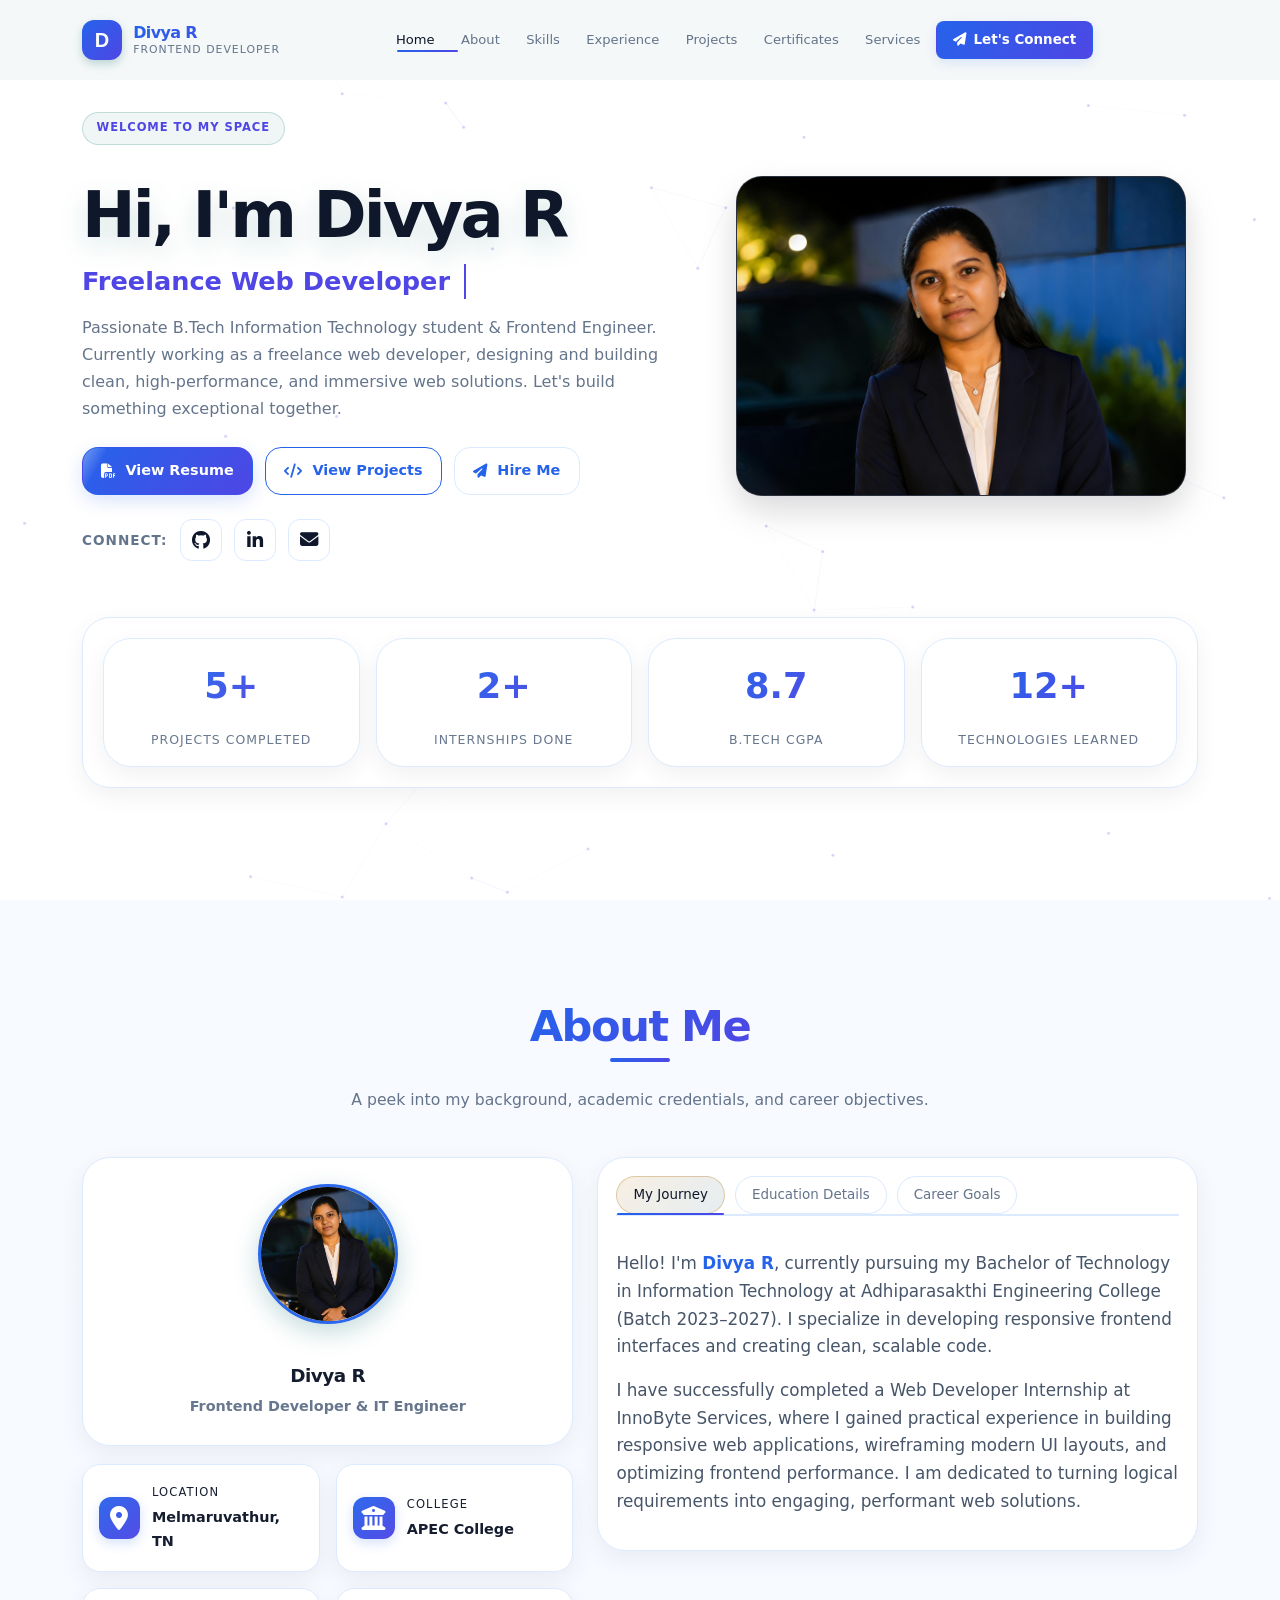
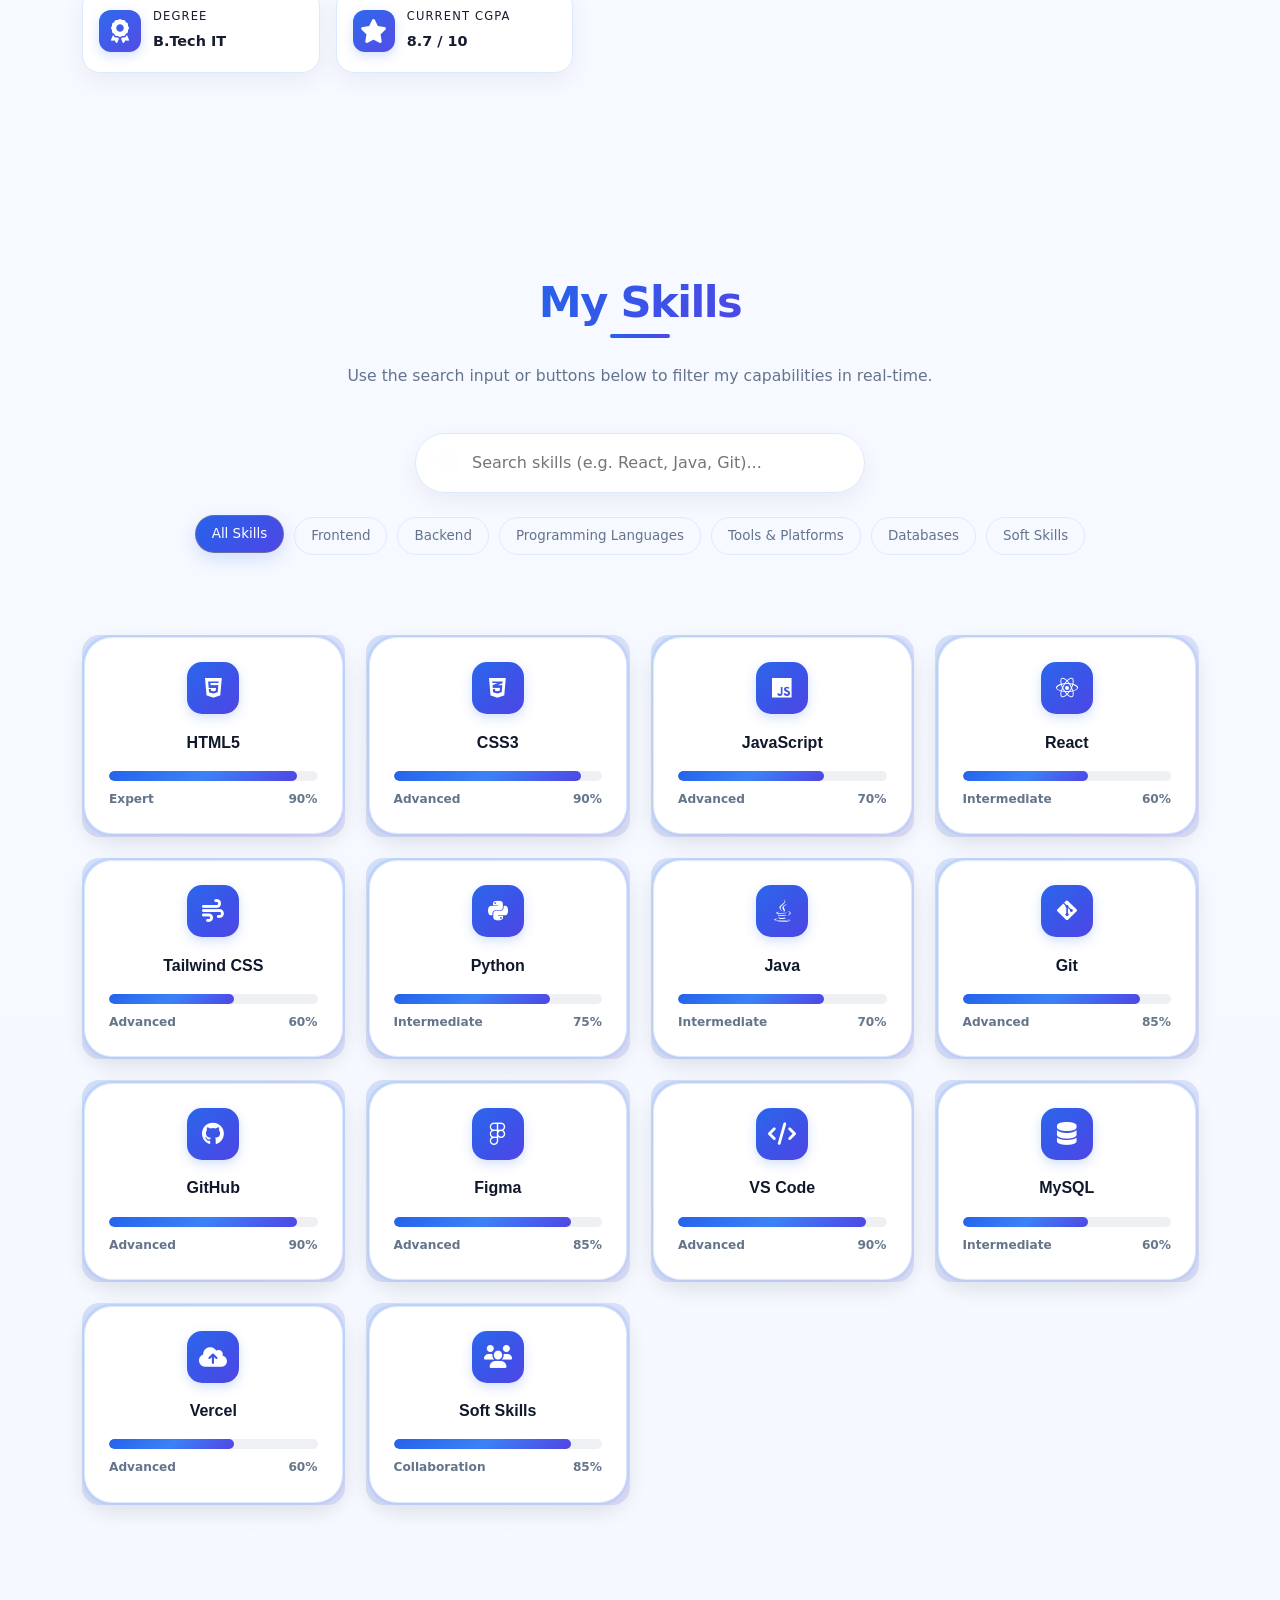
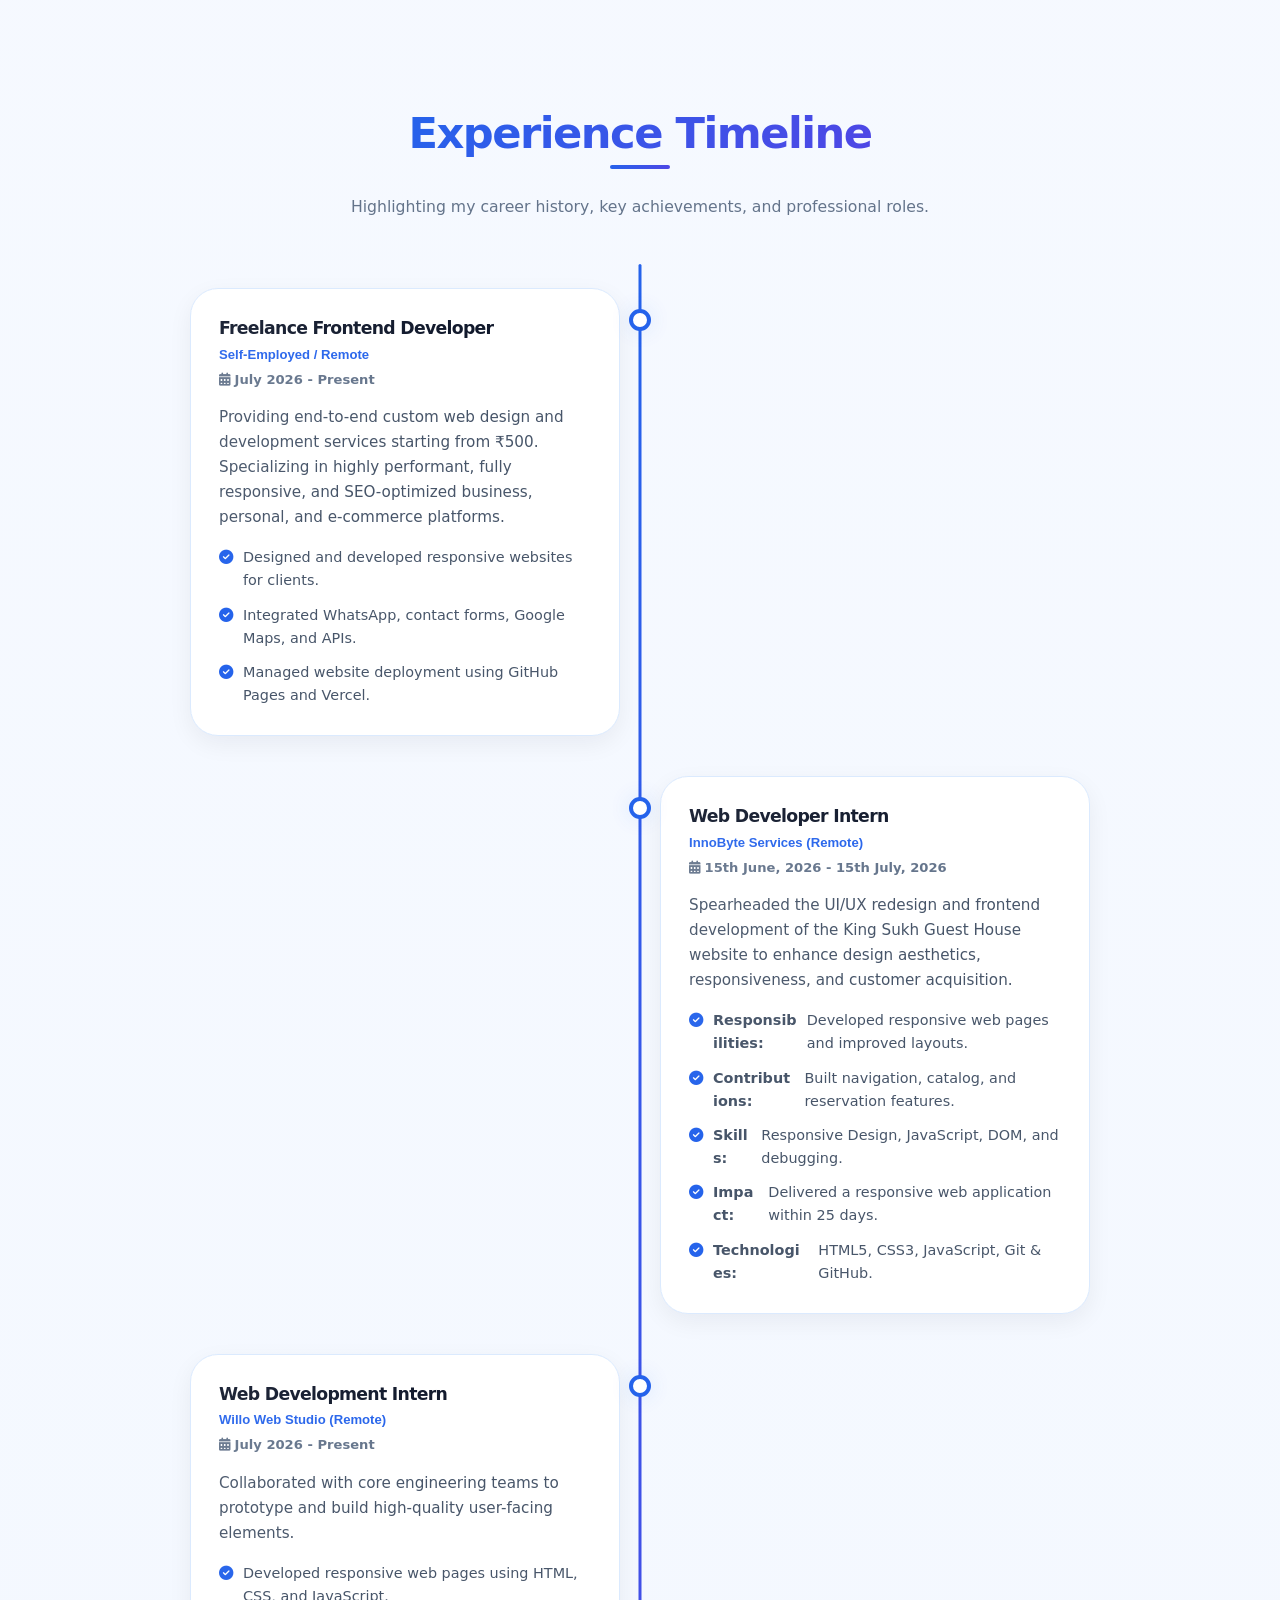
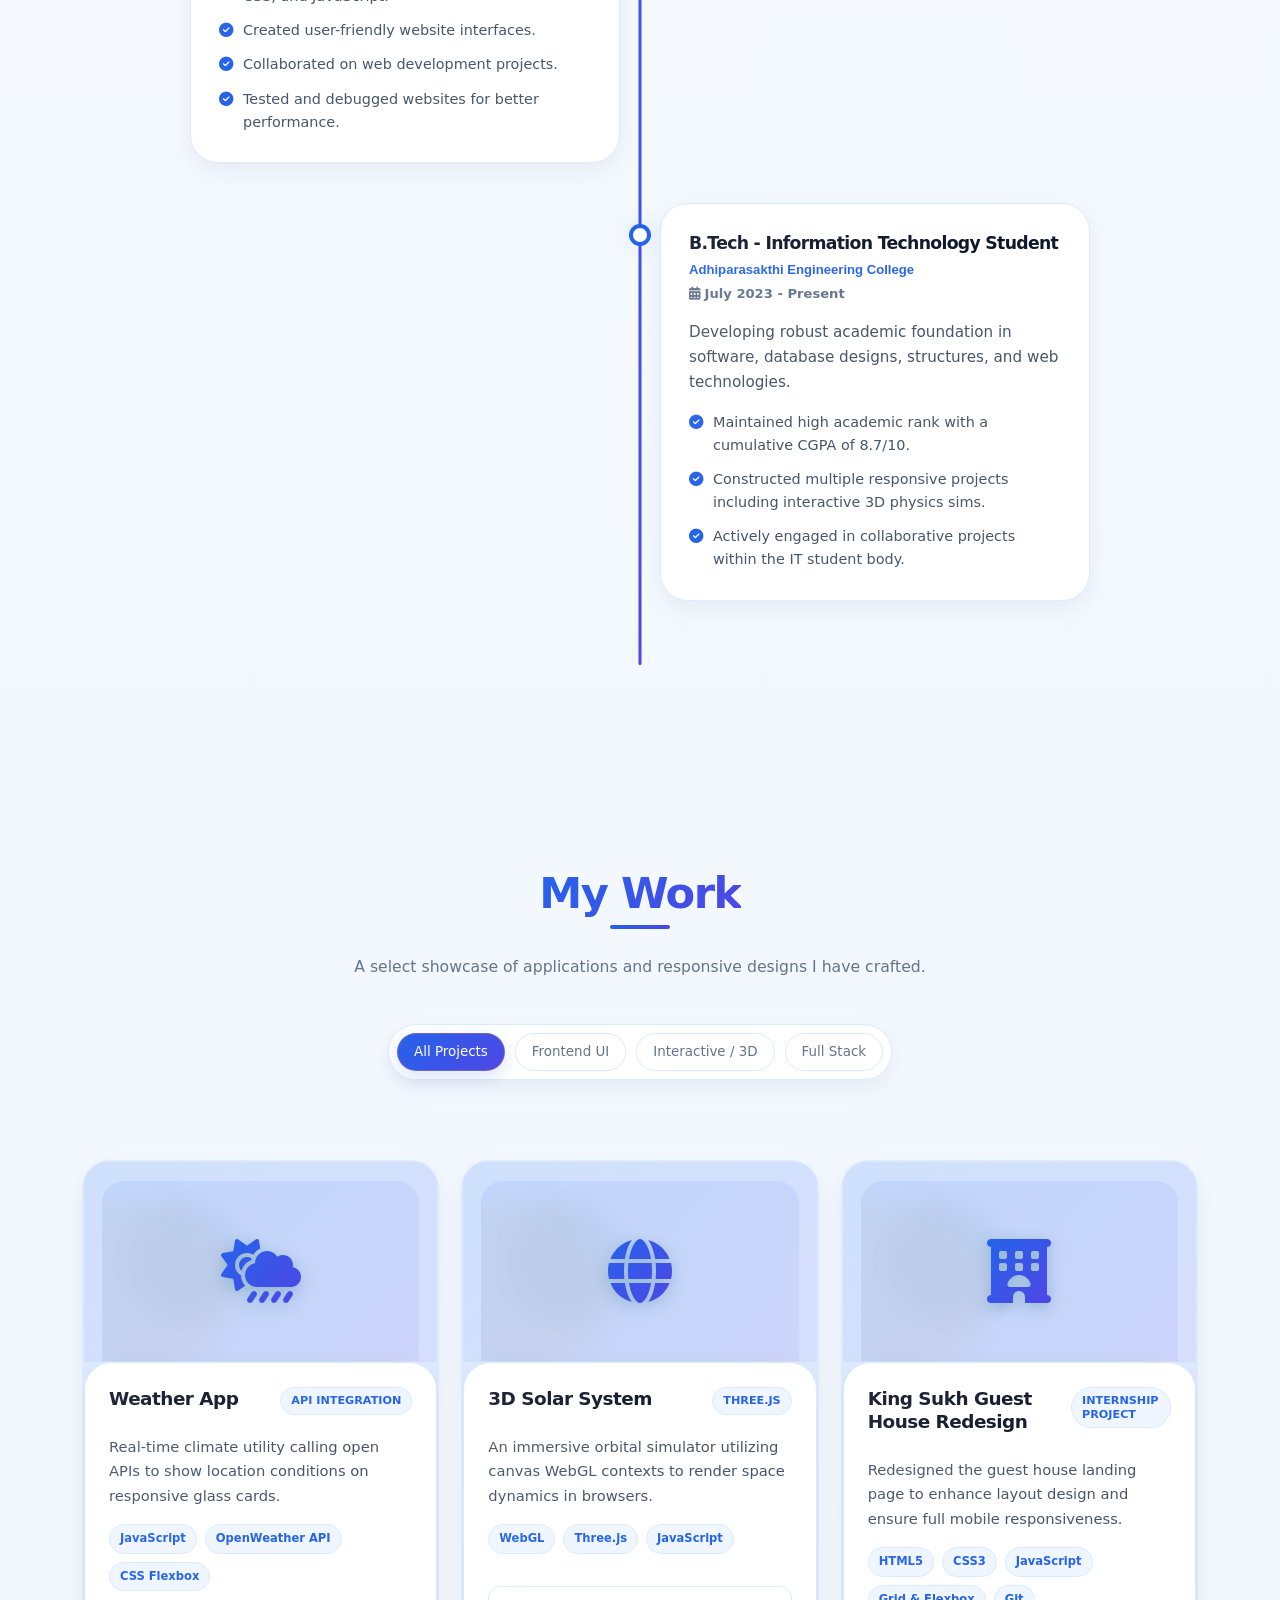
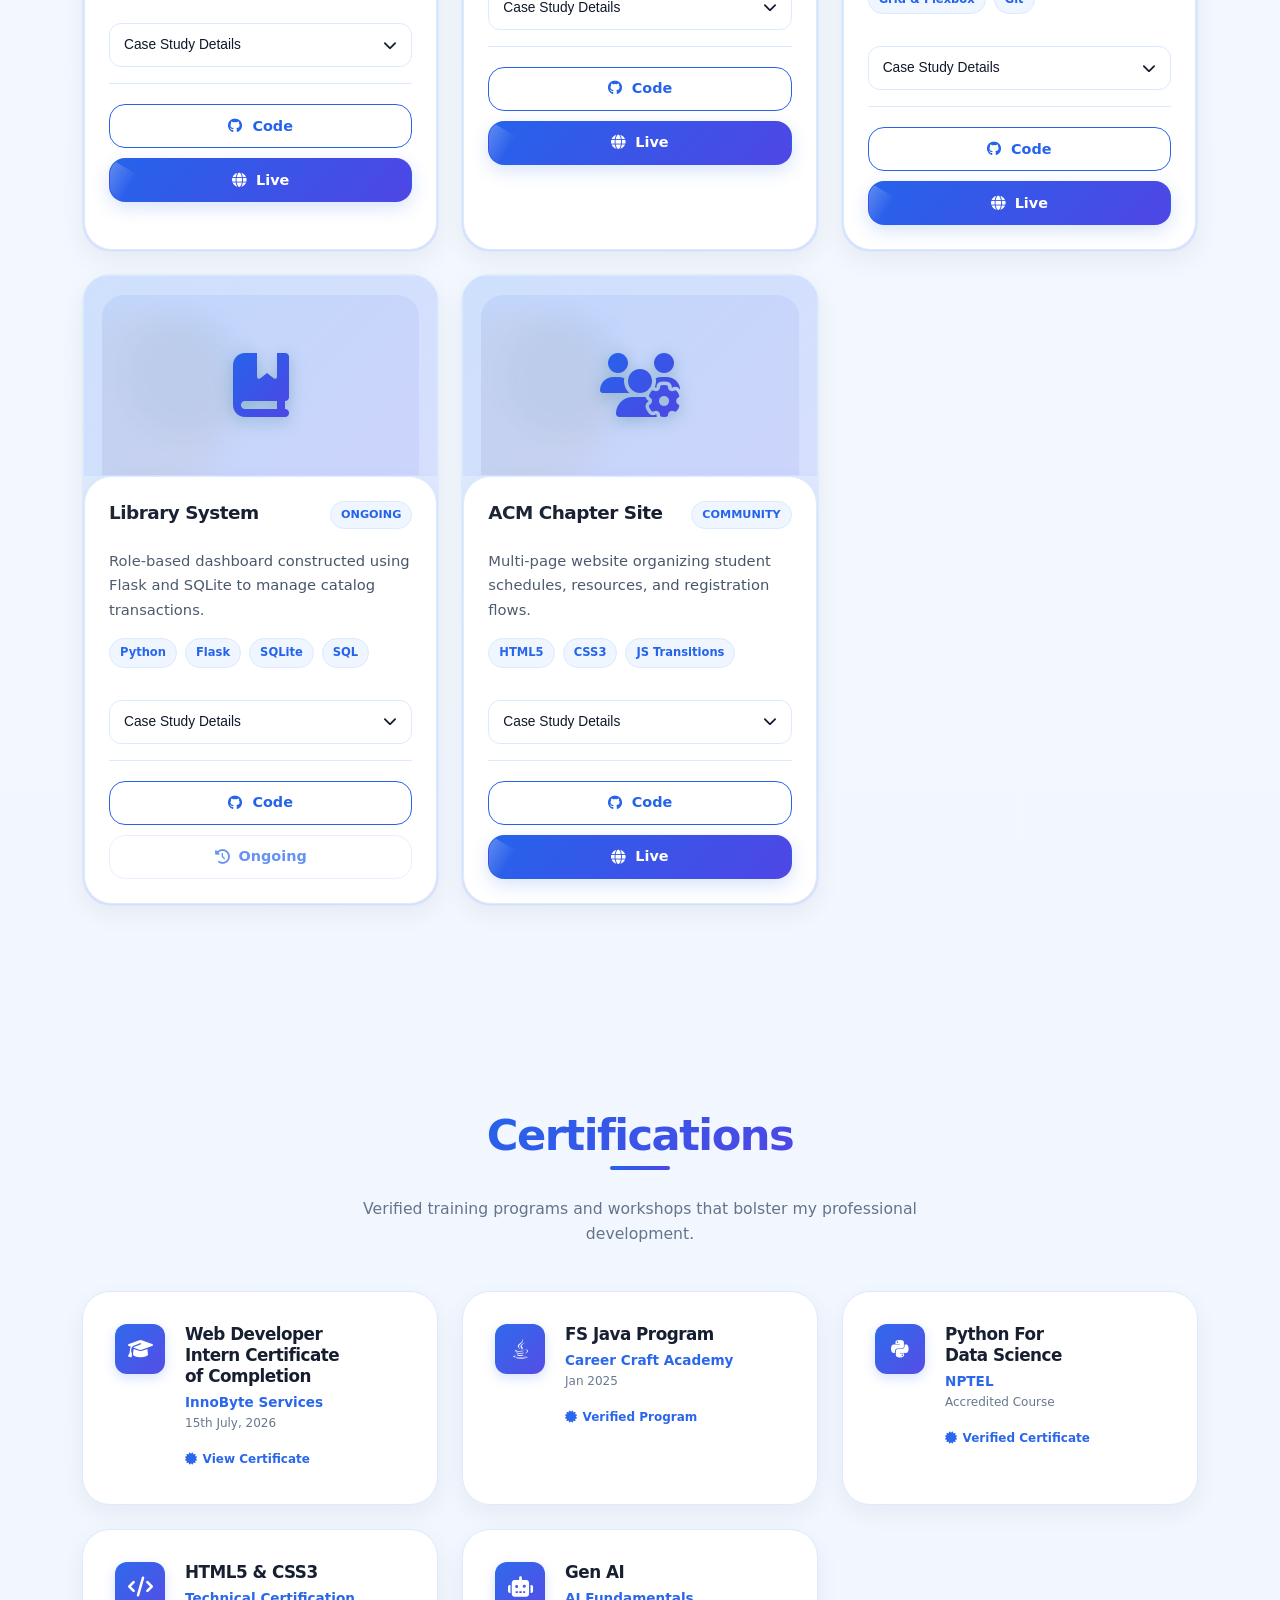
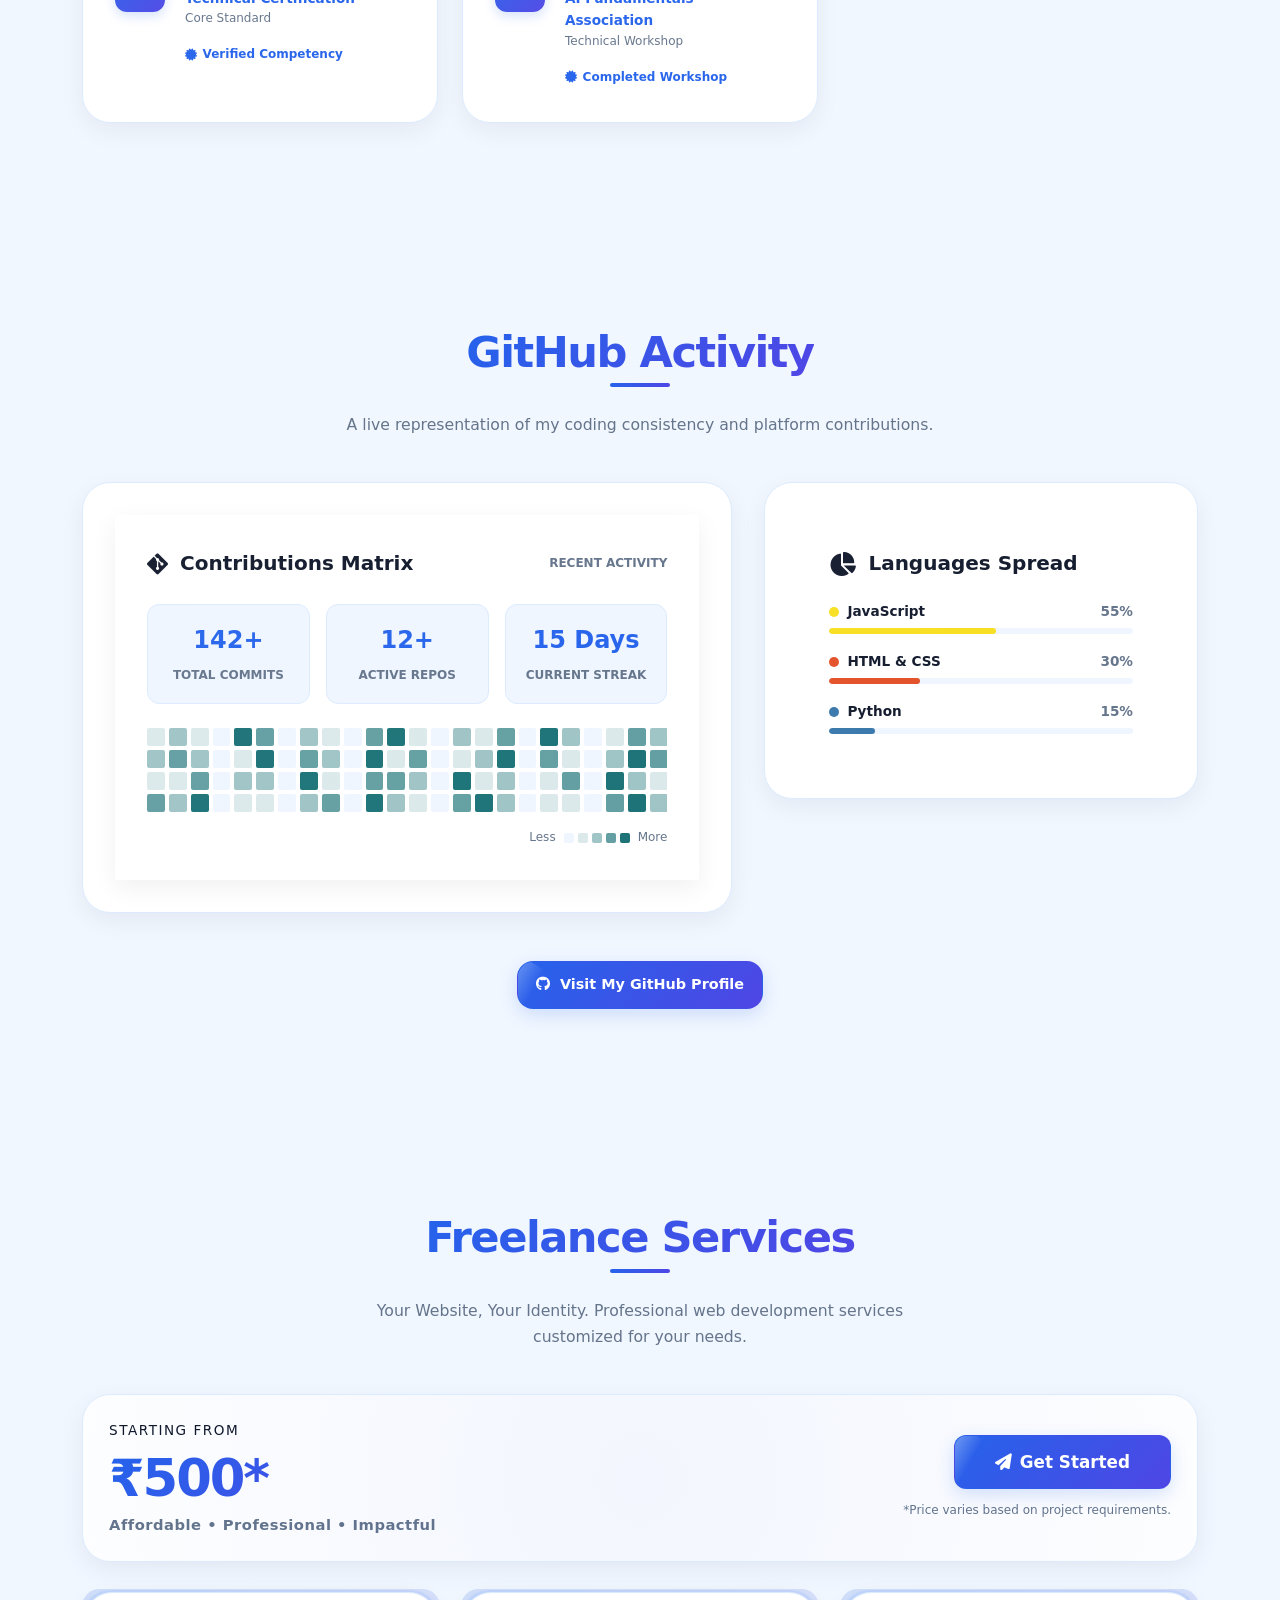
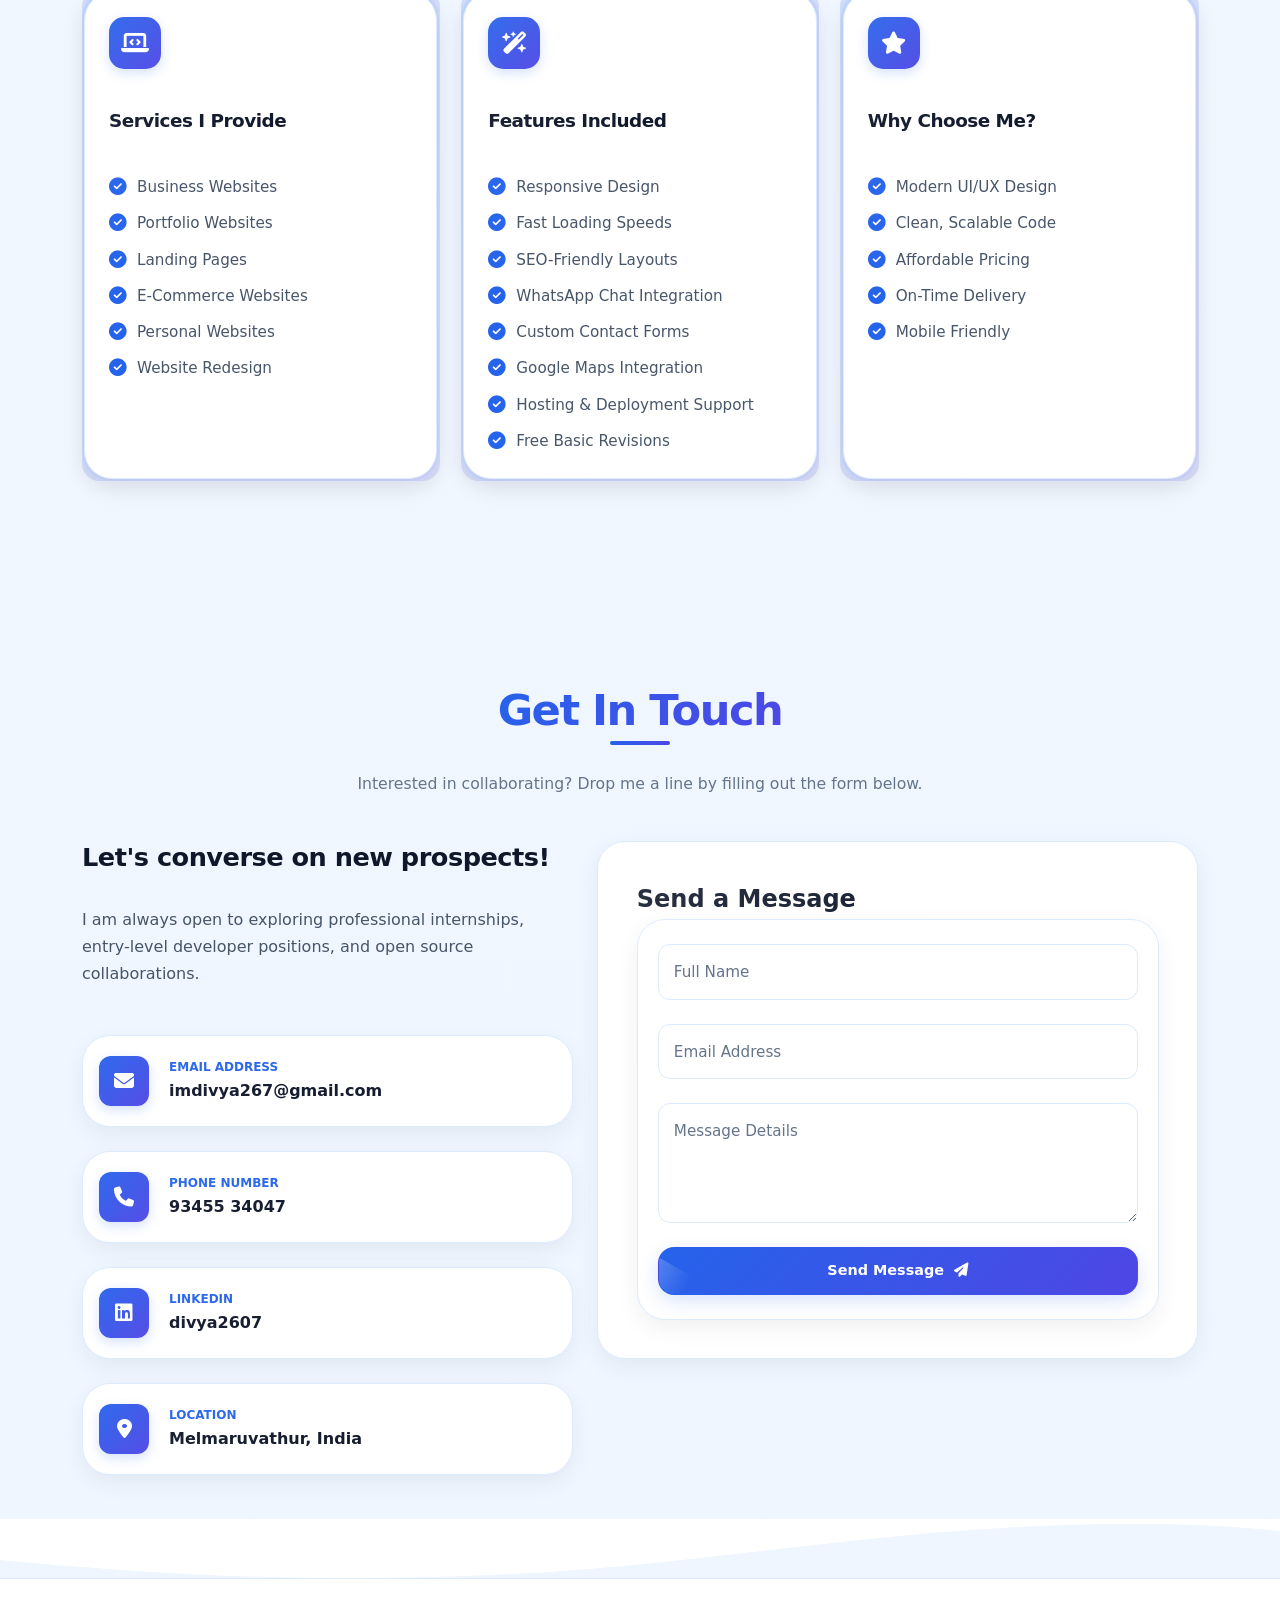
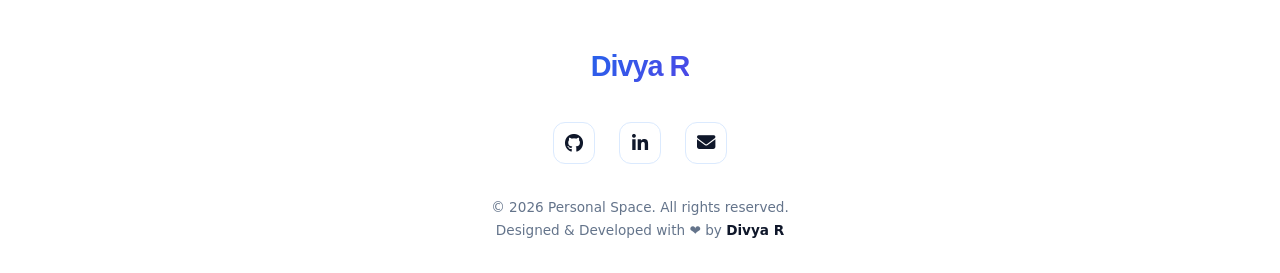
==== commit fa9c91b3: "Update portfolio URLs to Vercel deployment" ====
--- a/index.html
+++ b/index.html
@@ -10,7 +10,7 @@
   <meta name="author" content="Divya R">
   <meta name="robots" content="index, follow">
   <meta name="theme-color" content="#F5F8F8">
-  <link rel="canonical" href="https://divyaharina.github.io/Divya-Portfolio/">
+  <link rel="canonical" href="https://divya-portfolio-omega-ten.vercel.app/">
 
   <title>Divya R | Frontend Developer in Tamil Nadu, India</title>
 
@@ -19,22 +19,22 @@
 
   <!-- 3. Open Graph / Facebook / LinkedIn / WhatsApp Preview -->
   <meta property="og:type" content="website">
-  <meta property="og:url" content="https://divyaharina.github.io/Divya-Portfolio/">
+  <meta property="og:url" content="https://divya-portfolio-omega-ten.vercel.app/">
   <meta property="og:title" content="Divya R | Frontend Developer in Tamil Nadu, India">
   <meta property="og:description"
     content="Explore Divya R's frontend development portfolio, featuring responsive web projects, UI/UX work, skills, and contact details.">
-  <meta property="og:image" content="https://divyaharina.github.io/Divya-Portfolio/assets/image.png">
+  <meta property="og:image" content="https://divya-portfolio-omega-ten.vercel.app/assets/image.png">
   <meta property="og:image:alt" content="Divya R, freelance frontend developer">
   <meta property="og:locale" content="en_IN">
   <meta property="og:site_name" content="Divya R Portfolio">
 
   <!-- 4. Twitter Cards (X Preview) -->
   <meta name="twitter:card" content="summary_large_image">
-  <meta name="twitter:url" content="https://divyaharina.github.io/Divya-Portfolio/">
+  <meta name="twitter:url" content="https://divya-portfolio-omega-ten.vercel.app/">
   <meta name="twitter:title" content="Divya R | Frontend Developer in Tamil Nadu, India">
   <meta name="twitter:description"
     content="Explore Divya R's frontend development portfolio, featuring responsive web projects, UI/UX work, skills, and contact details.">
-  <meta name="twitter:image" content="https://divyaharina.github.io/Divya-Portfolio/assets/image.png">
+  <meta name="twitter:image" content="https://divya-portfolio-omega-ten.vercel.app/assets/image.png">
   <meta name="twitter:image:alt" content="Divya R, freelance frontend developer">
 
   <!-- 5. Favicon & Progressive Web App (PWA) Support -->
@@ -68,20 +68,20 @@
     "@graph": [
       {
         "@type": "ProfilePage",
-        "@id": "https://divyaharina.github.io/Divya-Portfolio/#profile",
-        "url": "https://divyaharina.github.io/Divya-Portfolio/",
+        "@id": "https://divya-portfolio-omega-ten.vercel.app/#profile",
+        "url": "https://divya-portfolio-omega-ten.vercel.app/",
         "name": "Divya R | Frontend Developer in Tamil Nadu, India",
-        "mainEntity": { "@id": "https://divyaharina.github.io/Divya-Portfolio/#person" }
+        "mainEntity": { "@id": "https://divya-portfolio-omega-ten.vercel.app/#person" }
       },
       {
         "@type": "Person",
-        "@id": "https://divyaharina.github.io/Divya-Portfolio/#person",
+        "@id": "https://divya-portfolio-omega-ten.vercel.app/#person",
         "name": "Divya R",
         "description": "Freelance frontend developer and B.Tech Information Technology student in Tamil Nadu, India.",
         "jobTitle": "Frontend Developer",
         "email": "divyaharina267@gmail.com",
-        "url": "https://divyaharina.github.io/Divya-Portfolio/",
-        "image": "https://divyaharina.github.io/Divya-Portfolio/assets/image.png",
+        "url": "https://divya-portfolio-omega-ten.vercel.app/",
+        "image": "https://divya-portfolio-omega-ten.vercel.app/assets/image.png",
         "nationality": "Indian",
         "affiliation": {
           "@type": "CollegeOrUniversity",
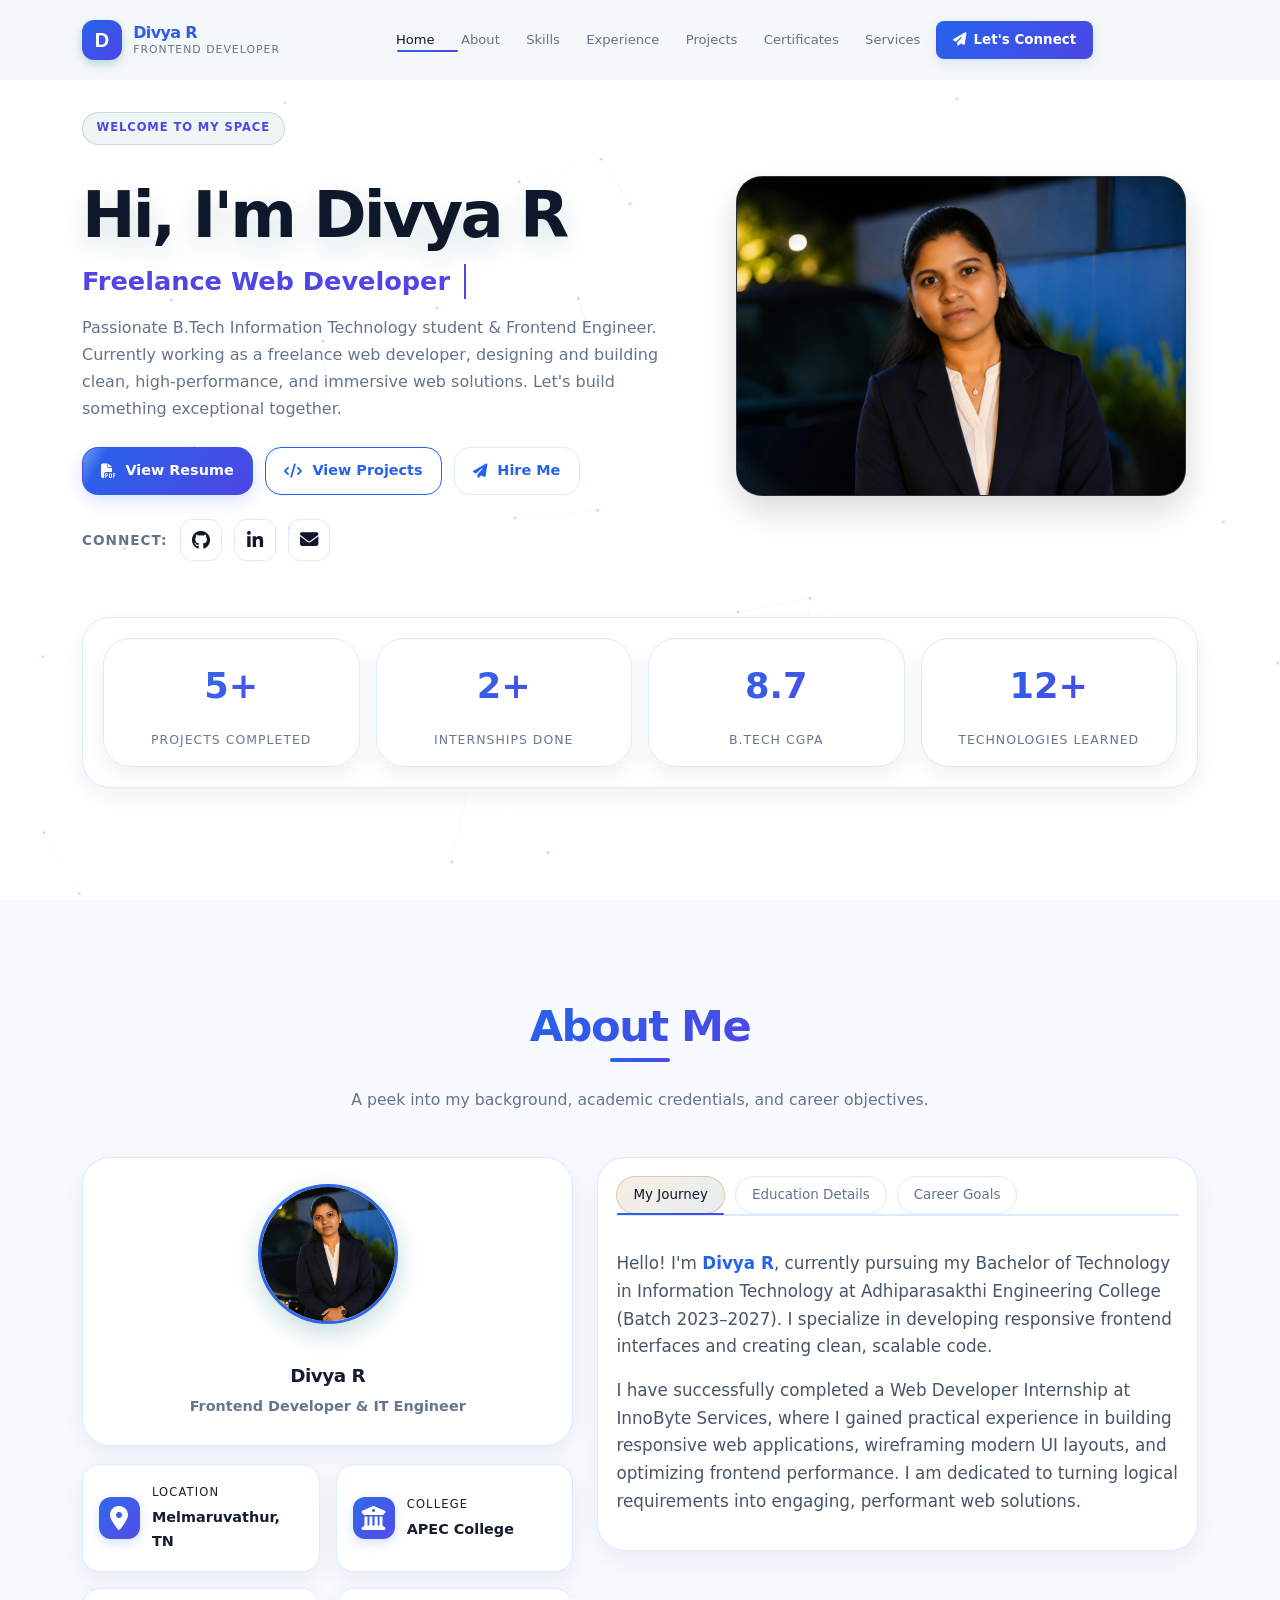
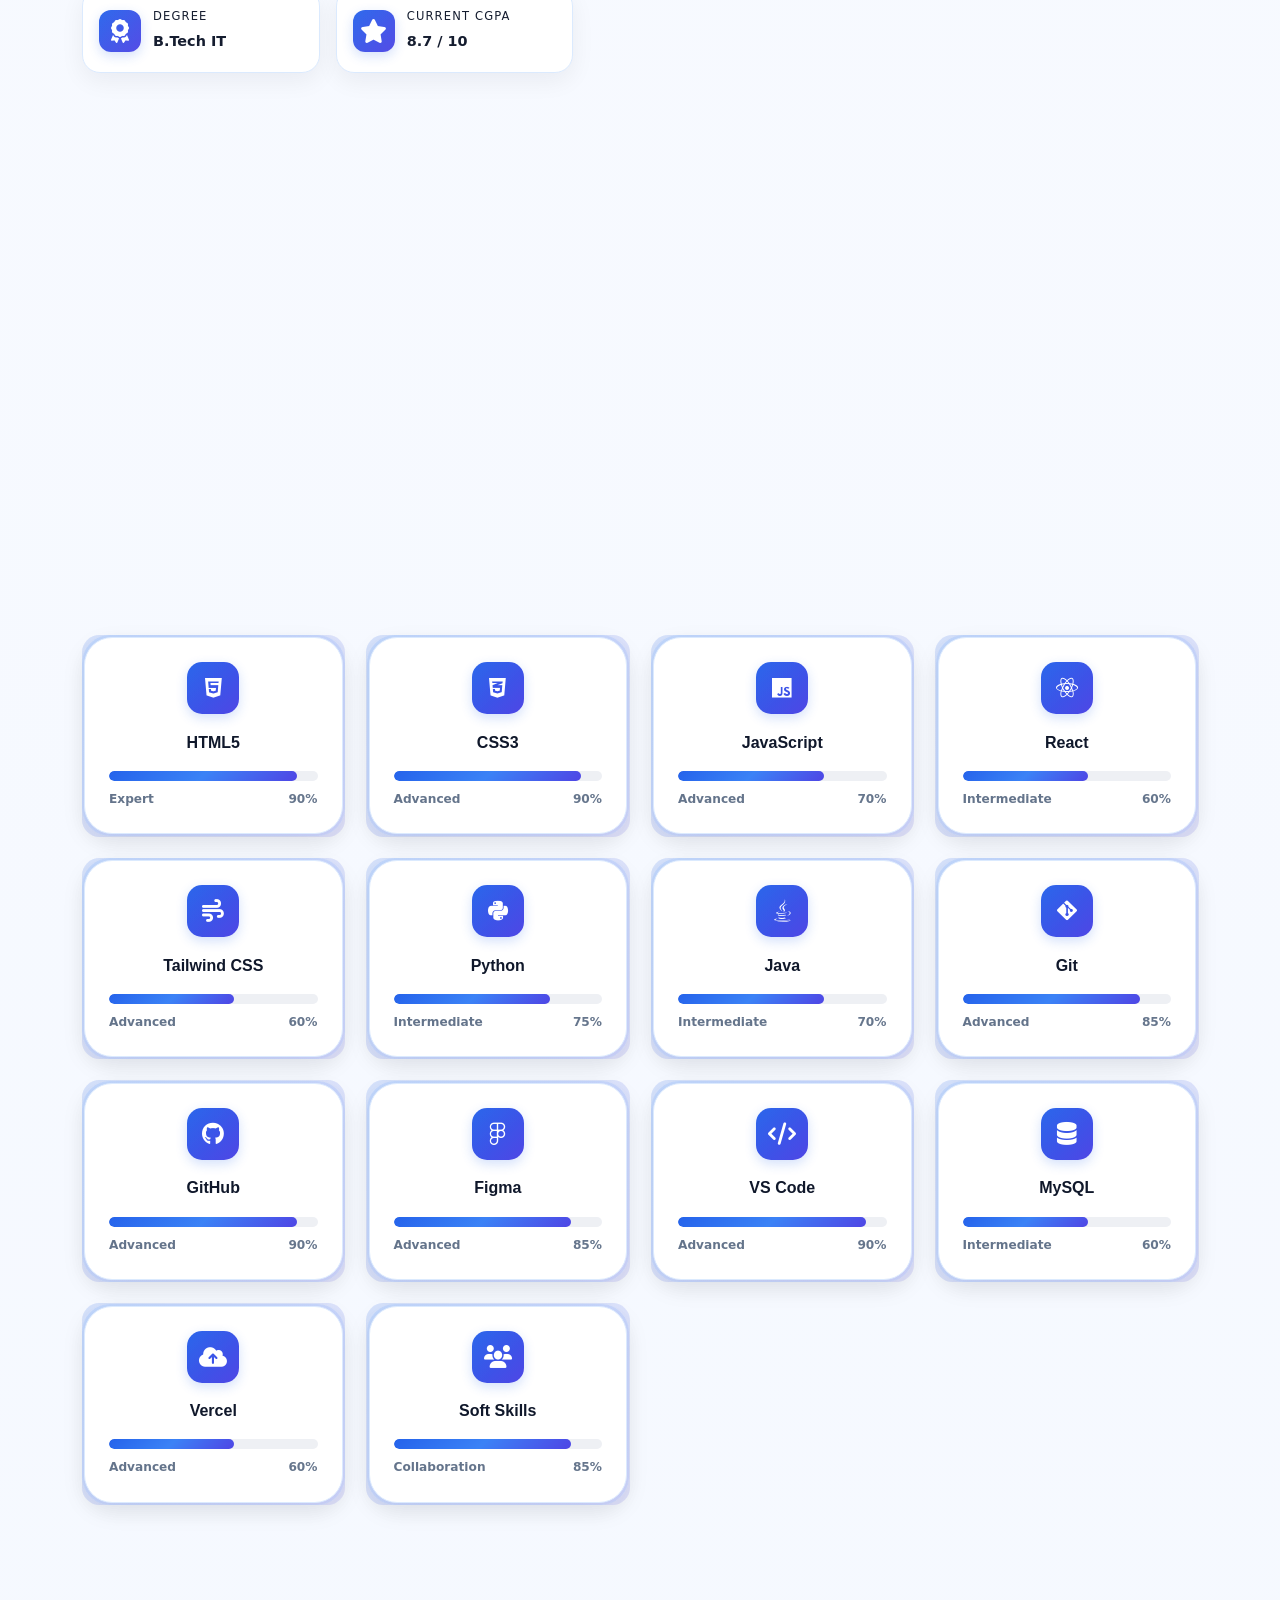
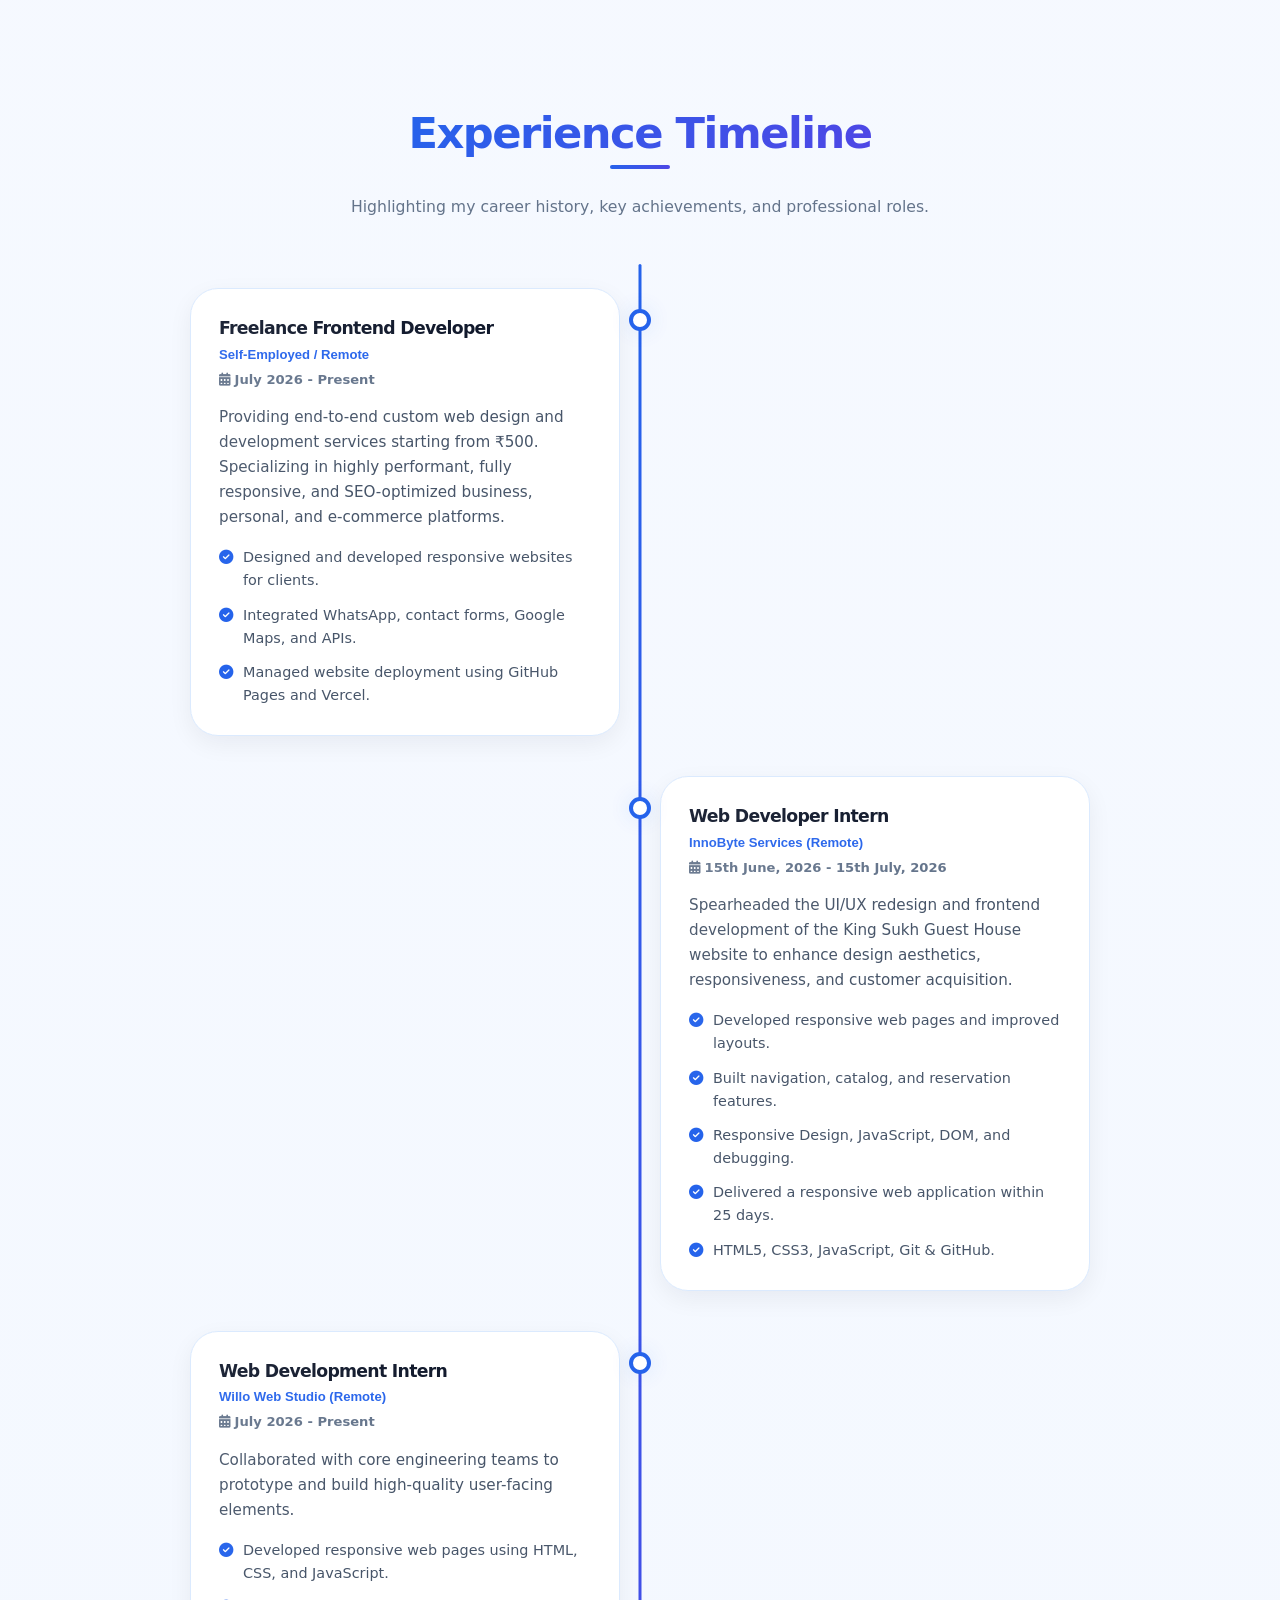
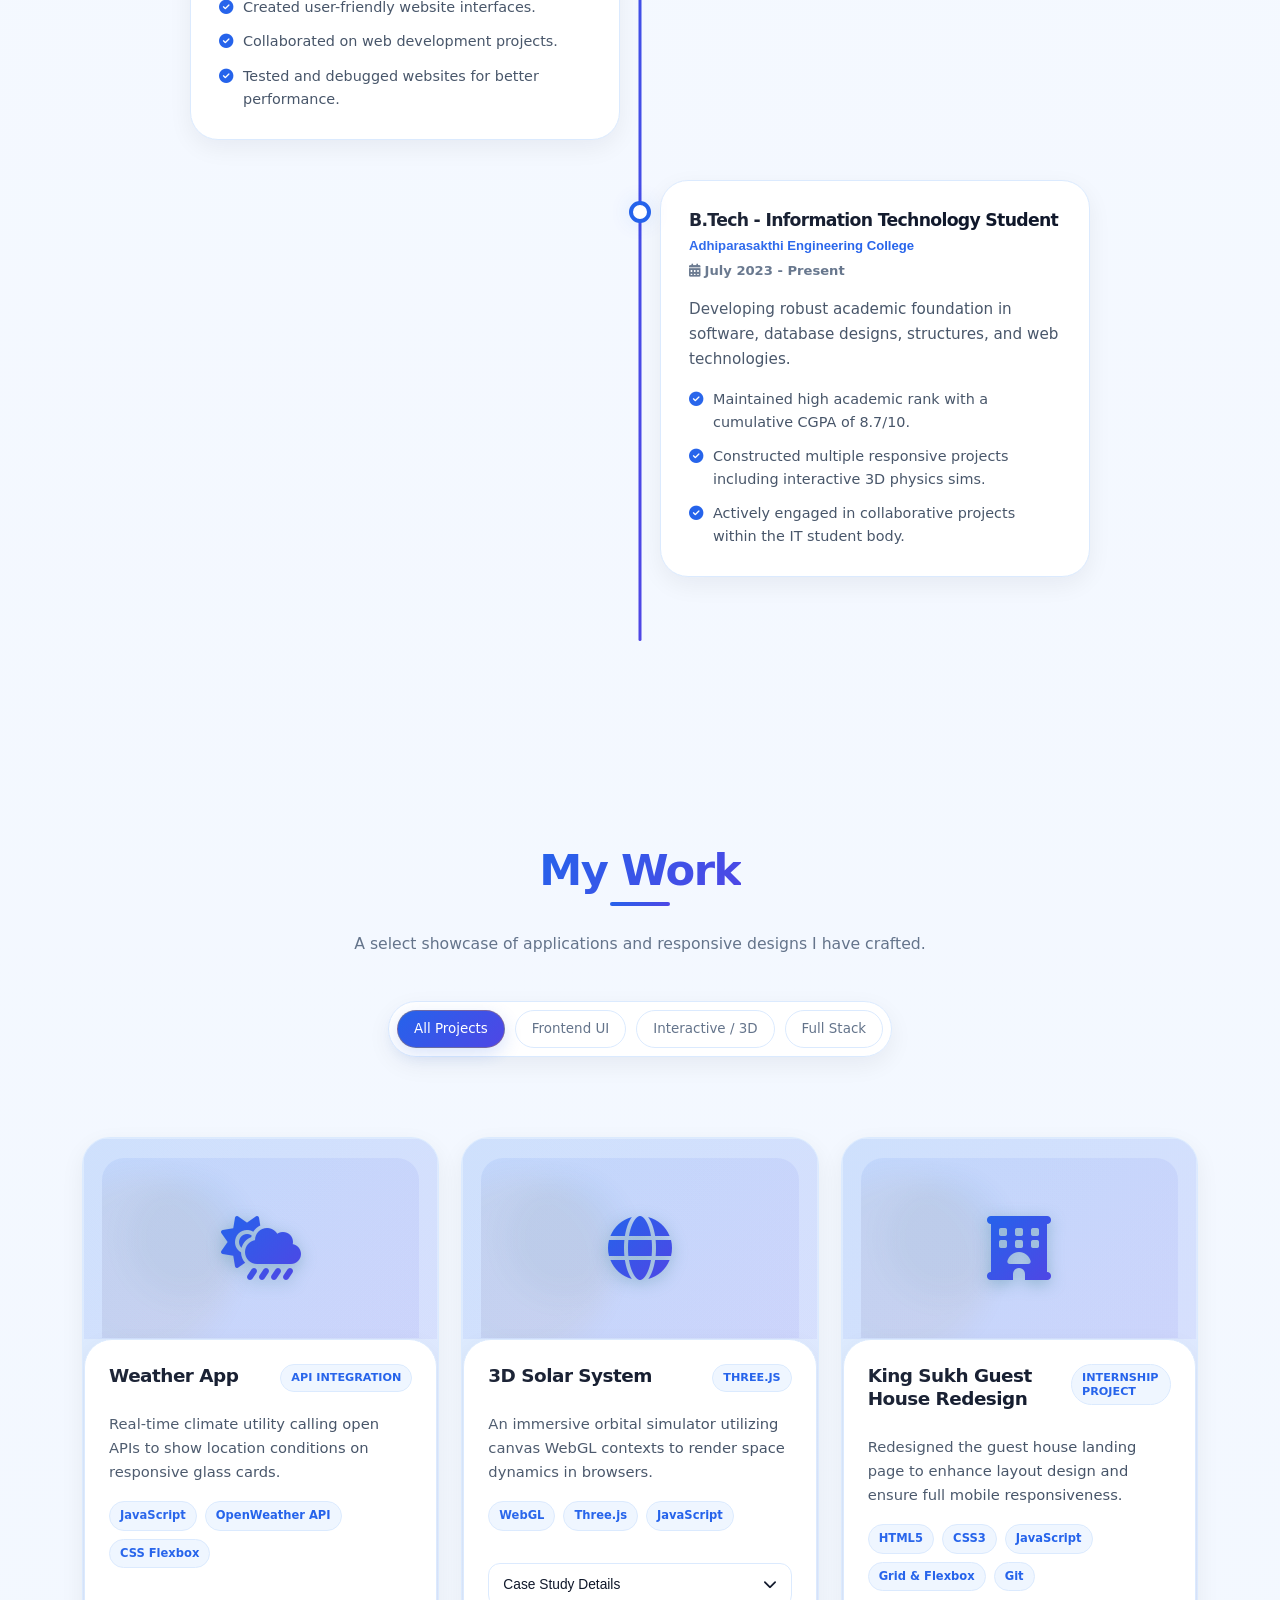
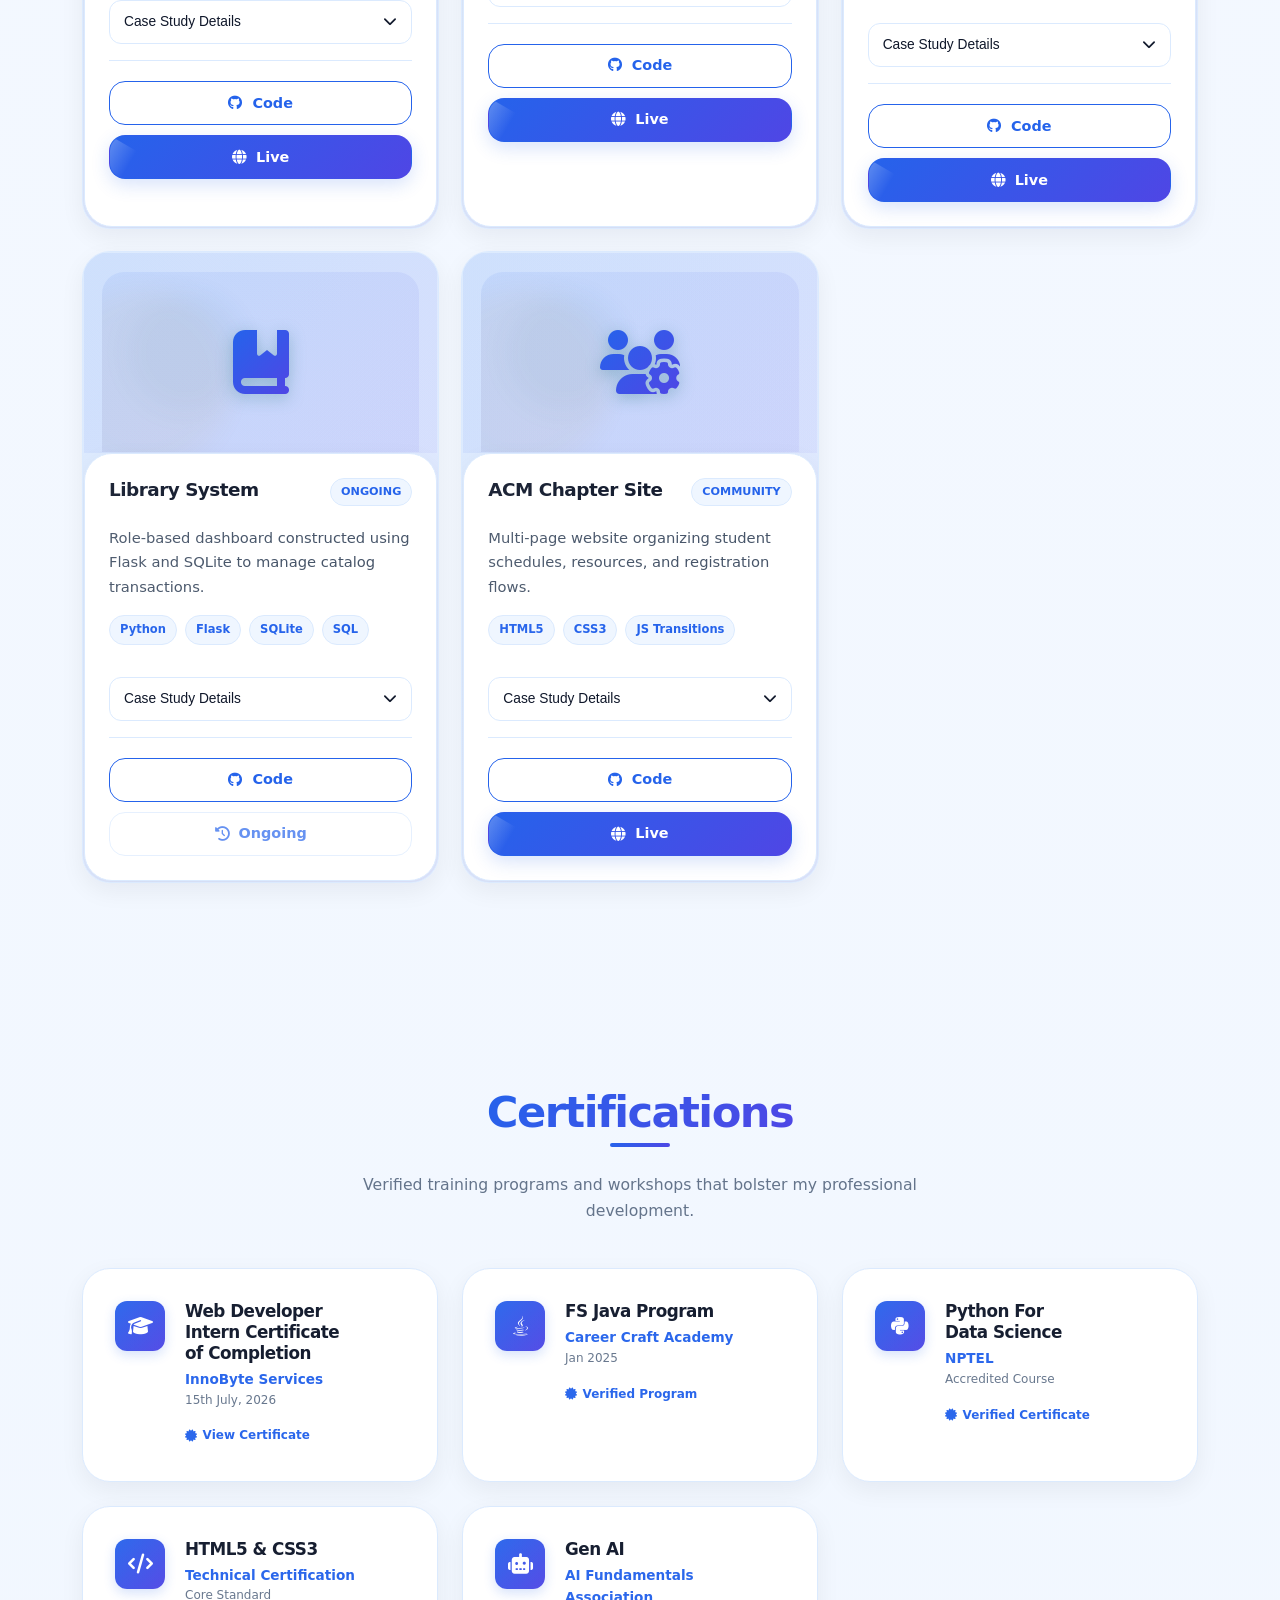
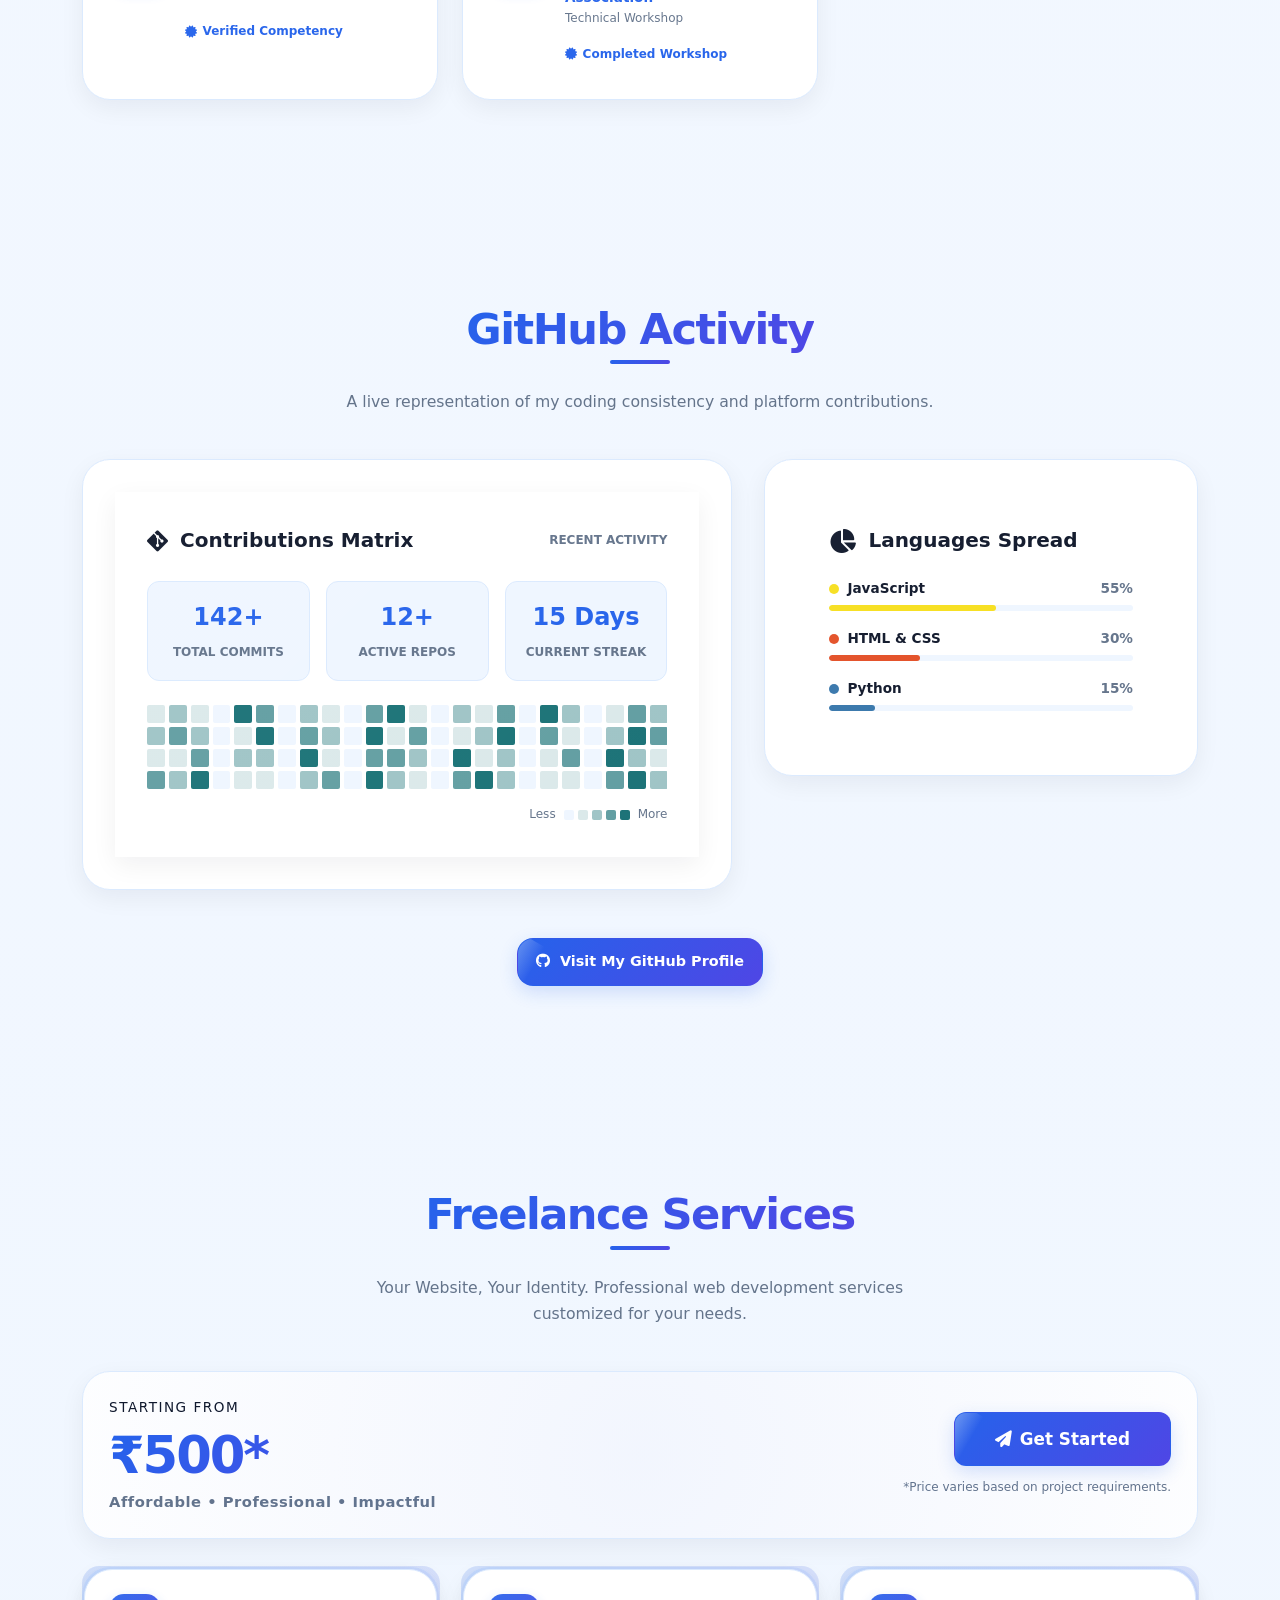
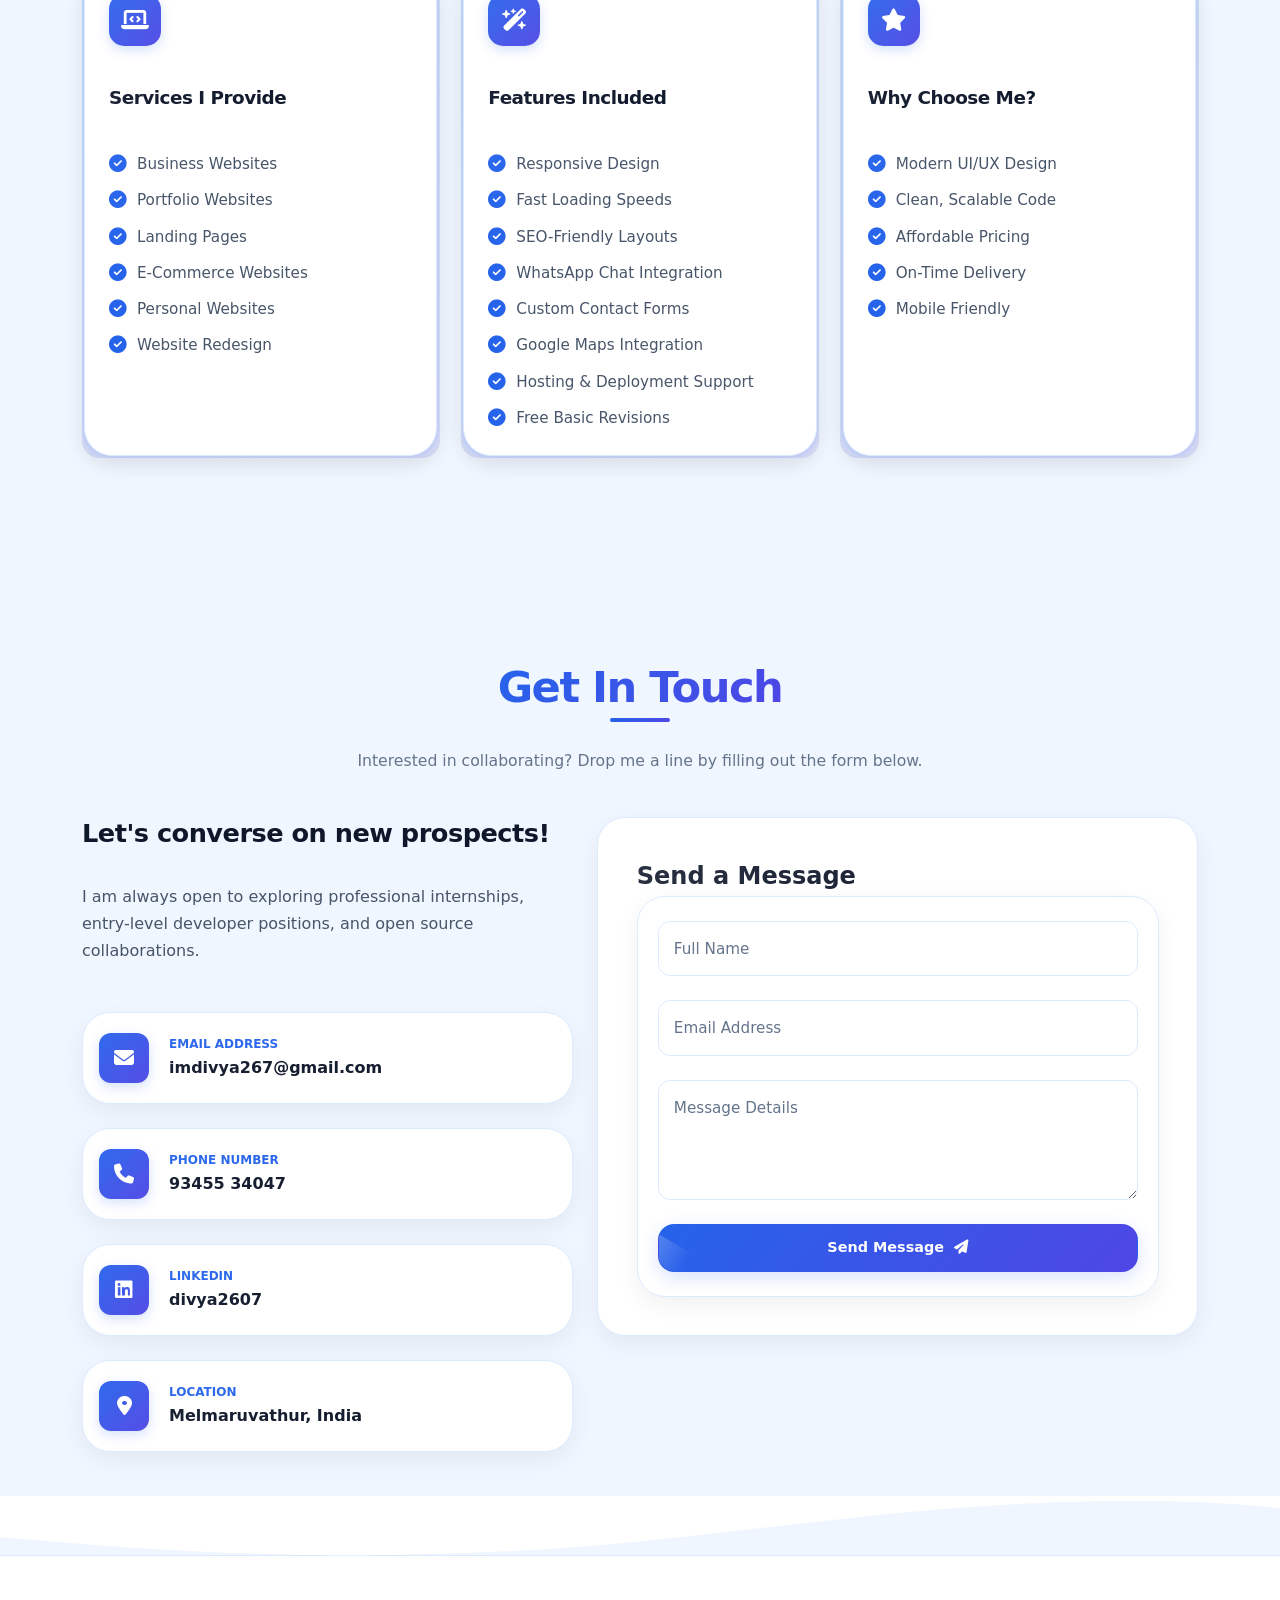
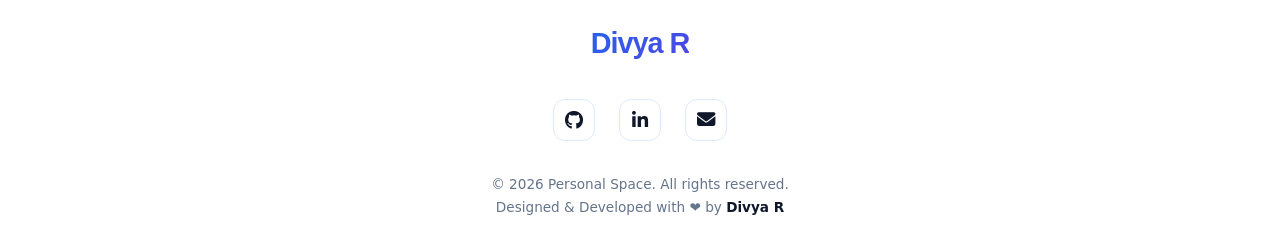
==== commit 64b65957: "updated portfolio" ====
--- a/index.html
+++ b/index.html
@@ -680,11 +680,11 @@
                 Spearheaded the UI/UX redesign and frontend development of the King Sukh Guest House website to enhance design aesthetics, responsiveness, and customer acquisition.
               </p>
               <ul class="timeline-achievements">
-                <li><i class="fa-solid fa-circle-check"></i> <strong>Responsibilities:</strong> Developed responsive web pages and improved layouts.</li>
-                <li><i class="fa-solid fa-circle-check"></i> <strong>Contributions:</strong> Built navigation, catalog, and reservation features.</li>
-                <li><i class="fa-solid fa-circle-check"></i> <strong>Skills:</strong> Responsive Design, JavaScript, DOM, and debugging.</li>
-                <li><i class="fa-solid fa-circle-check"></i> <strong>Impact:</strong> Delivered a responsive web application within 25 days.</li>
-                <li><i class="fa-solid fa-circle-check"></i> <strong>Technologies:</strong> HTML5, CSS3, JavaScript, Git & GitHub.</li>
+                <li><i class="fa-solid fa-circle-check"></i> Developed responsive web pages and improved layouts.</li>
+                <li><i class="fa-solid fa-circle-check"></i> Built navigation, catalog, and reservation features.</li>
+                <li><i class="fa-solid fa-circle-check"></i> Responsive Design, JavaScript, DOM, and debugging.</li>
+                <li><i class="fa-solid fa-circle-check"></i> Delivered a responsive web application within 25 days.</li>
+                <li><i class="fa-solid fa-circle-check"></i> HTML5, CSS3, JavaScript, Git & GitHub.</li>
               </ul>
             </div>
           </div>
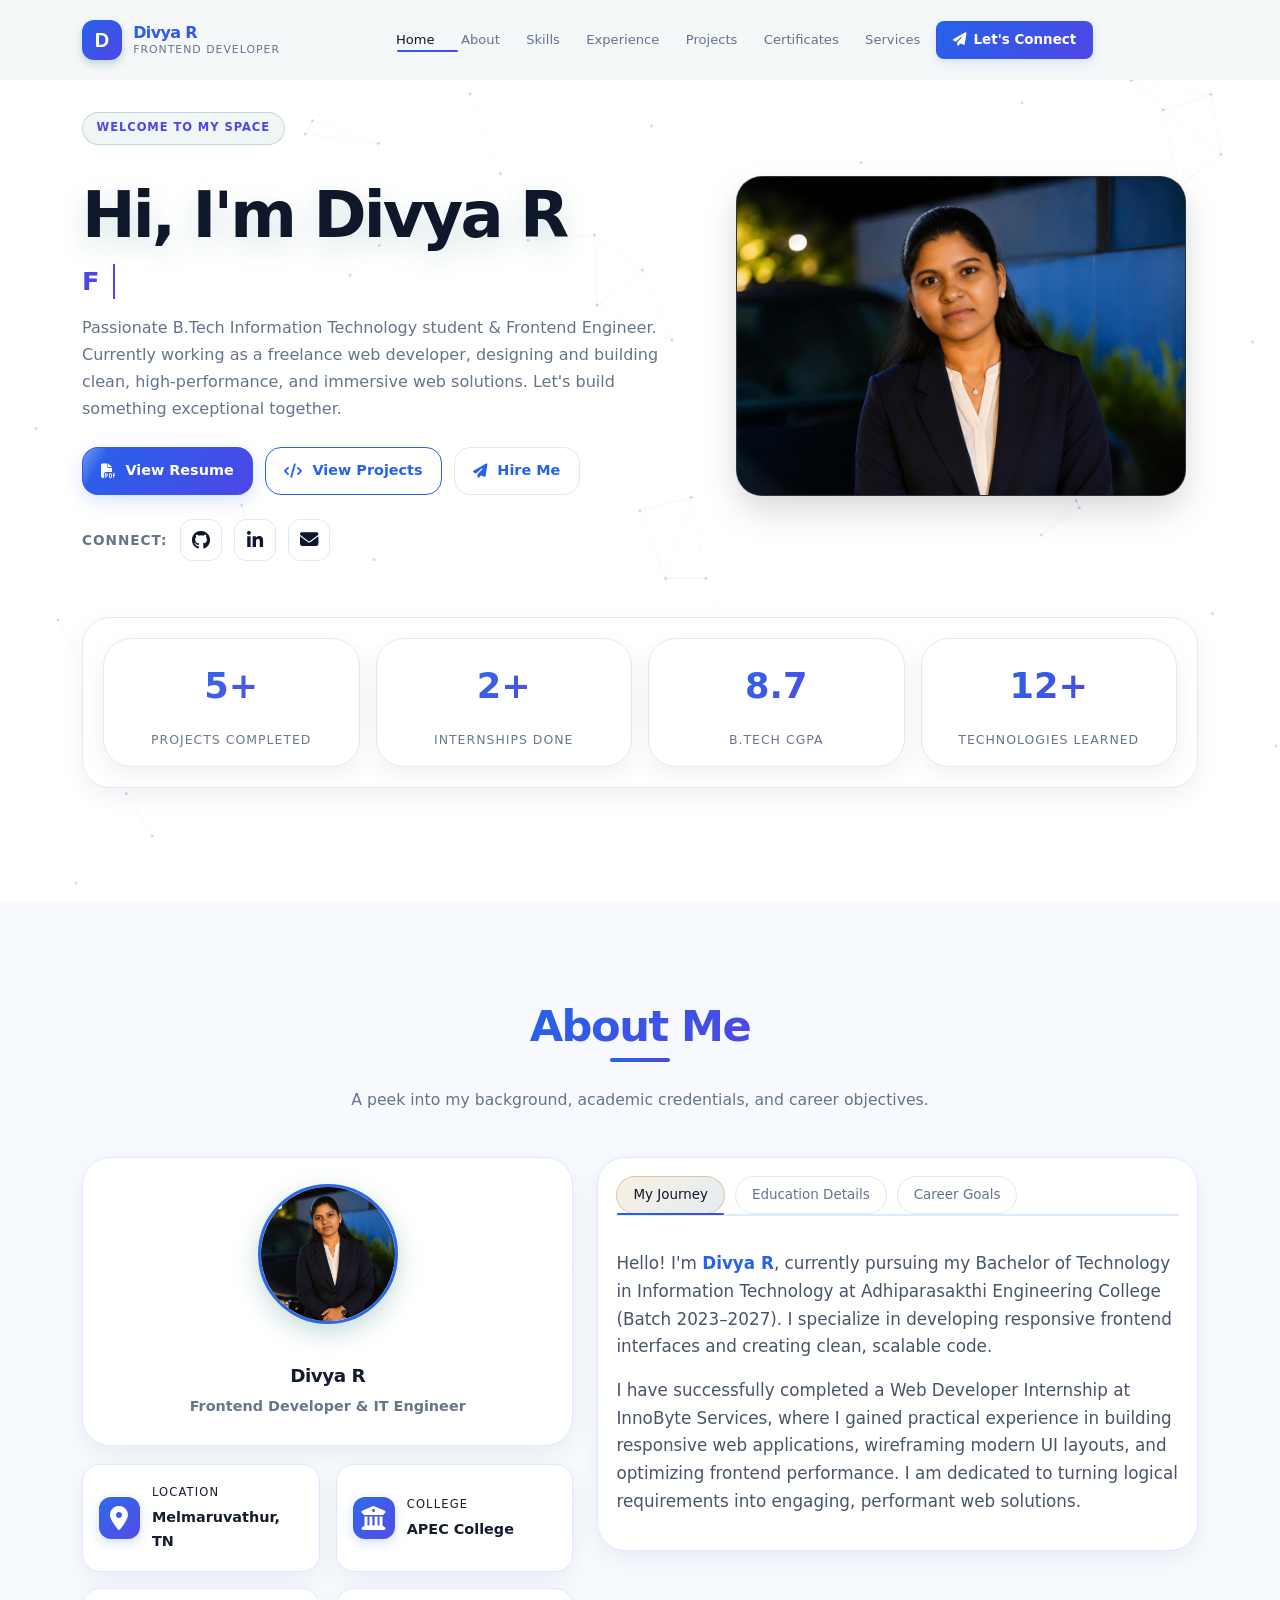
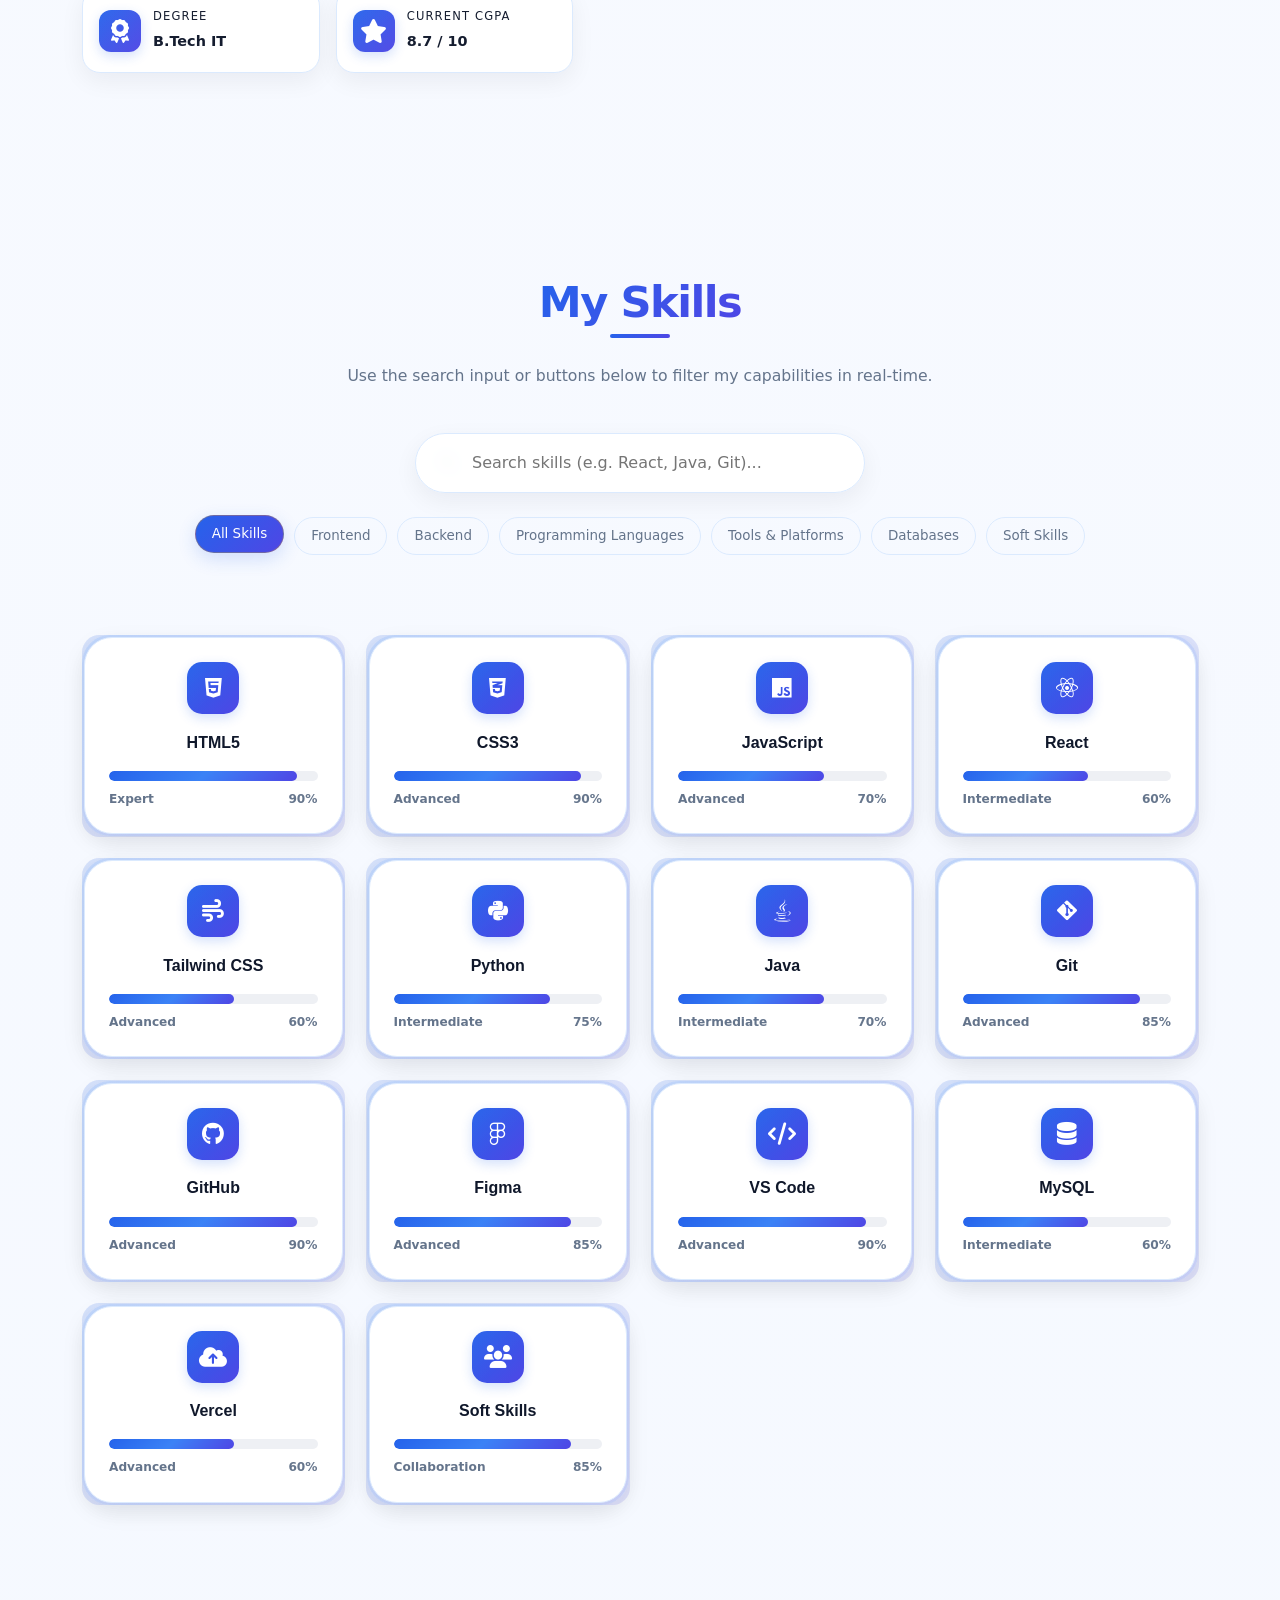
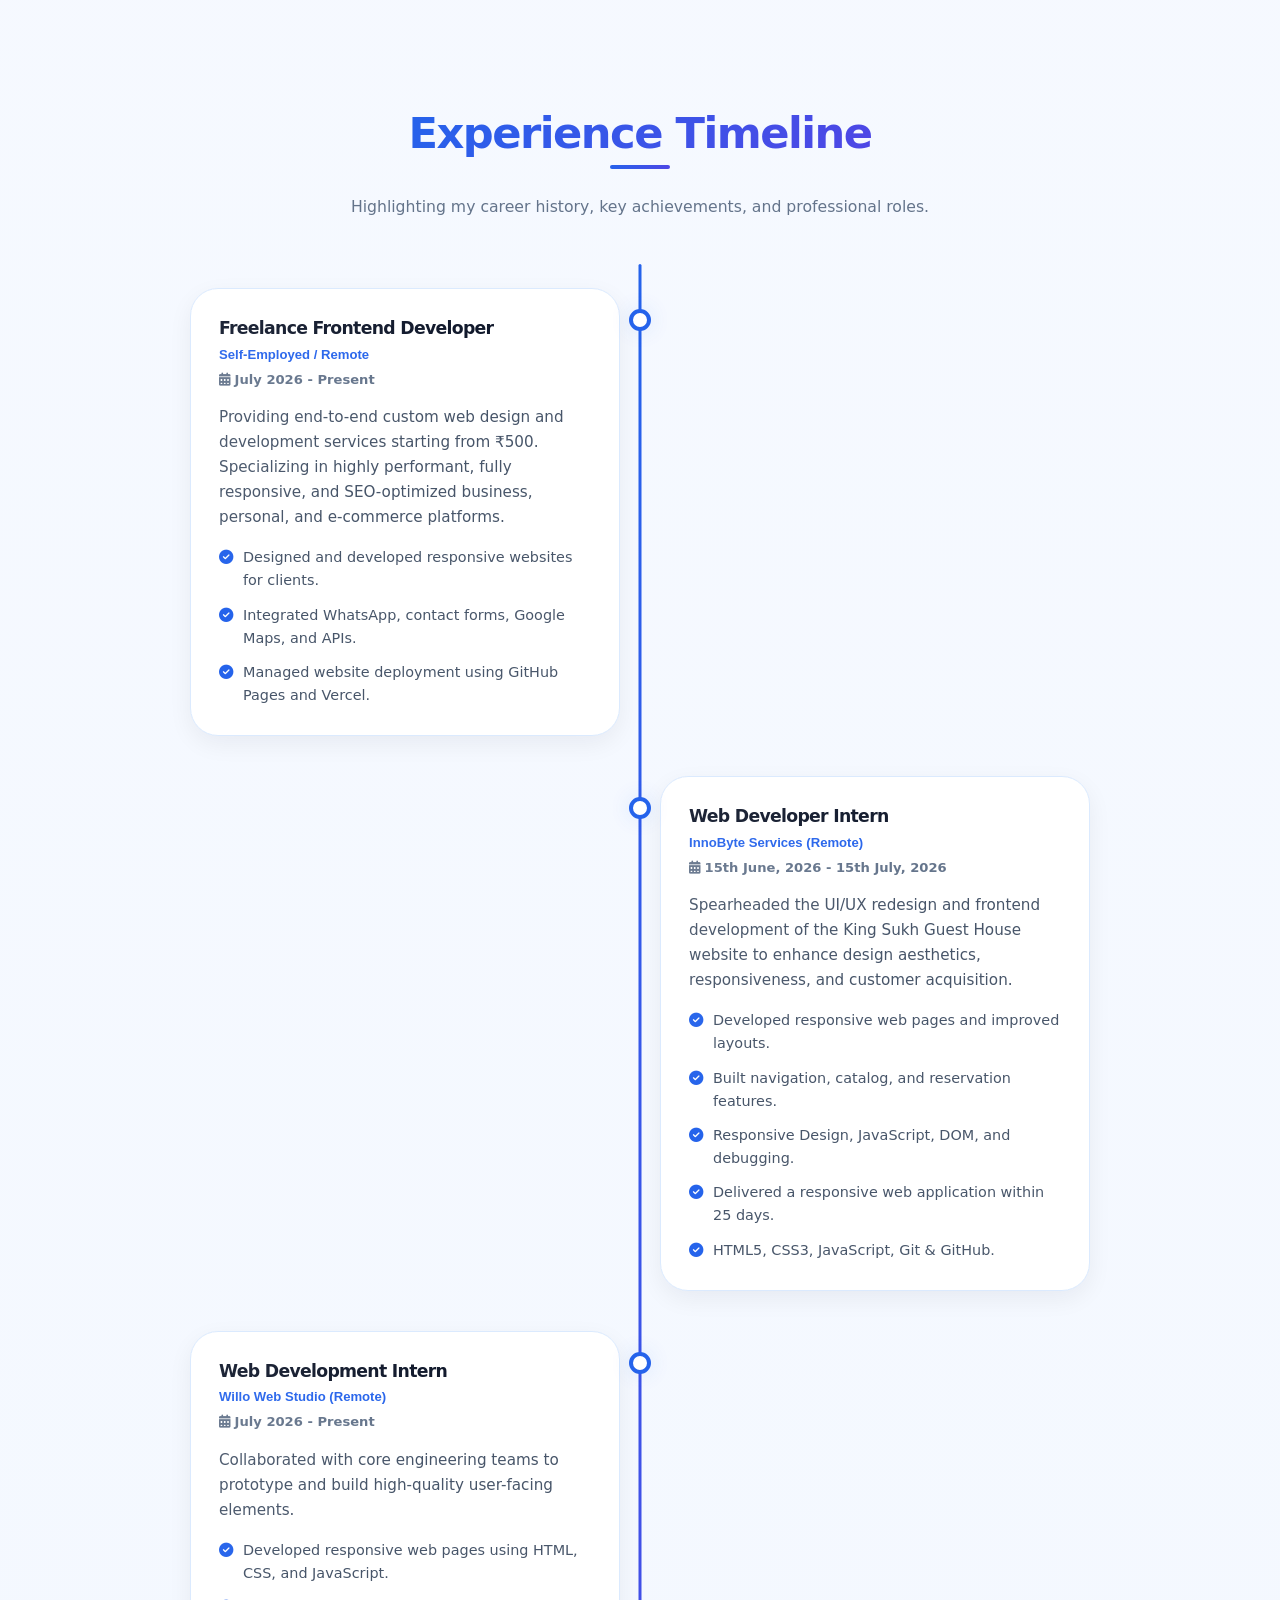
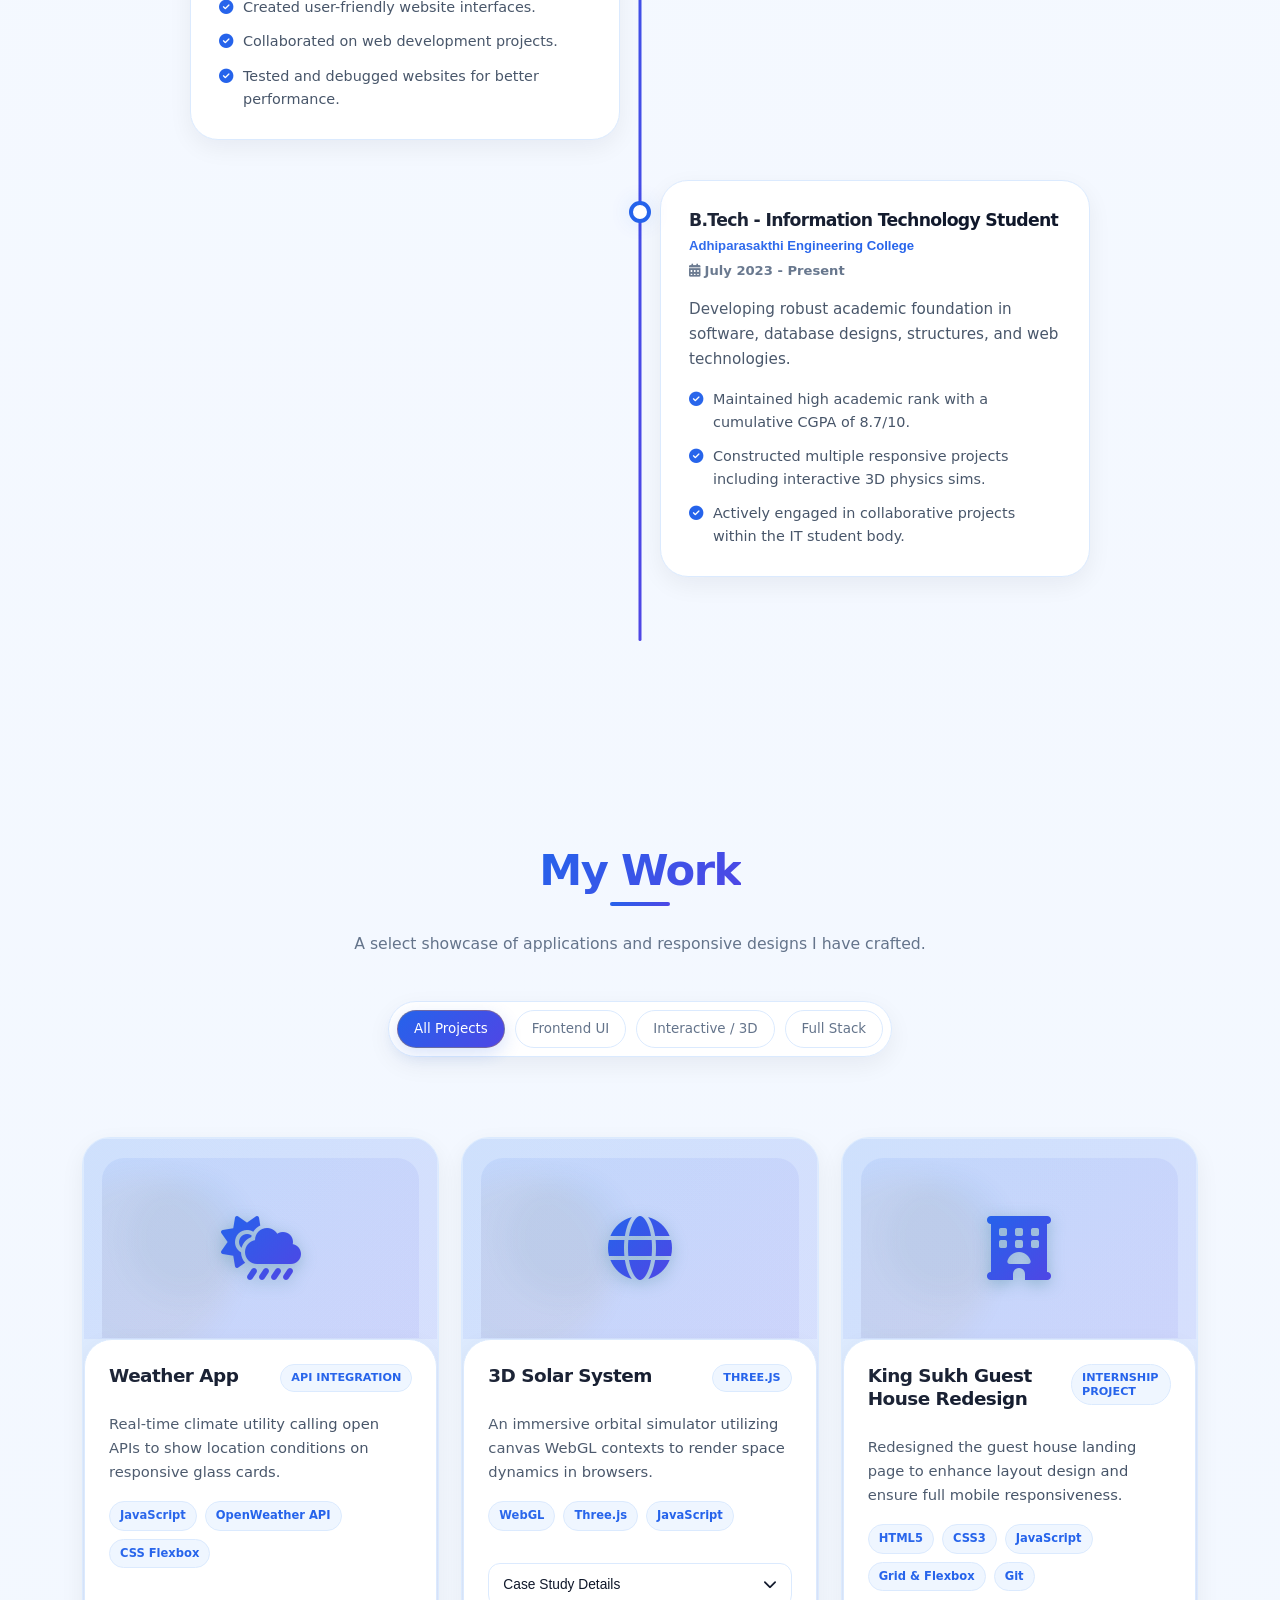
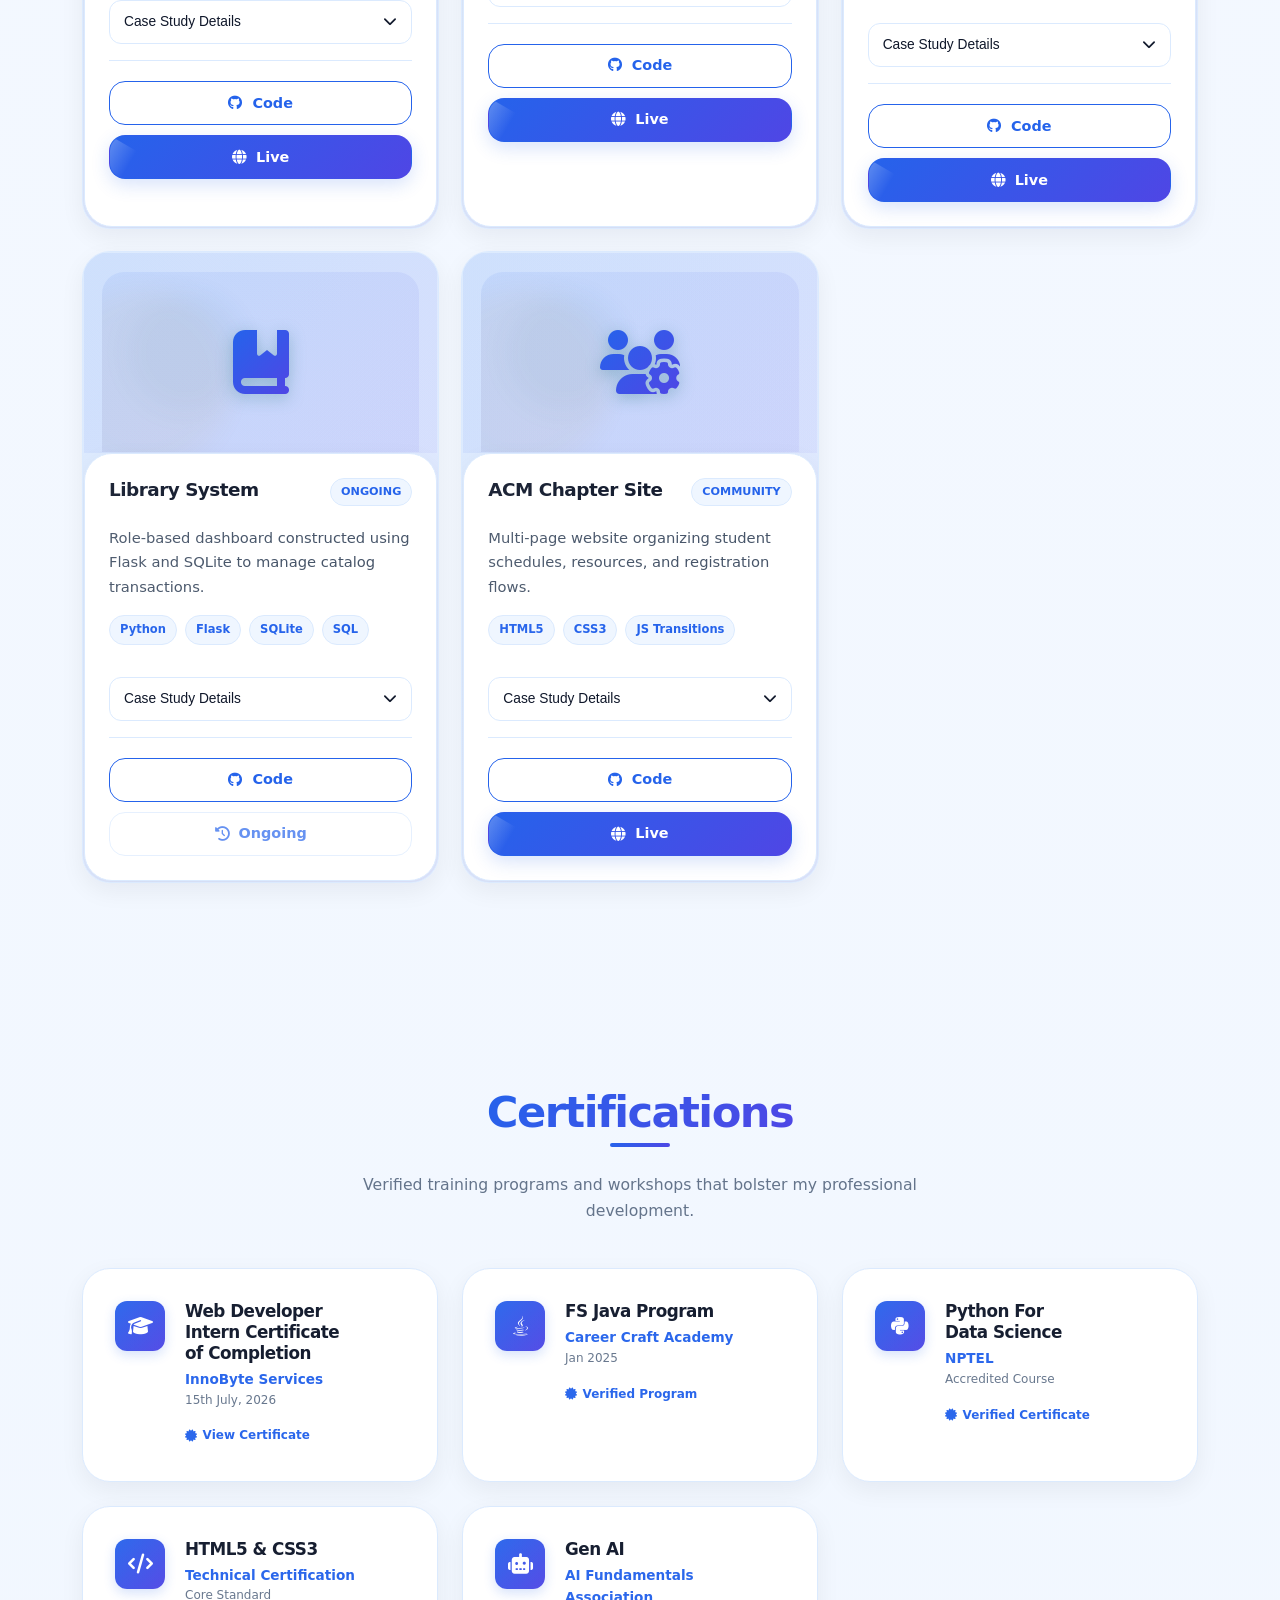
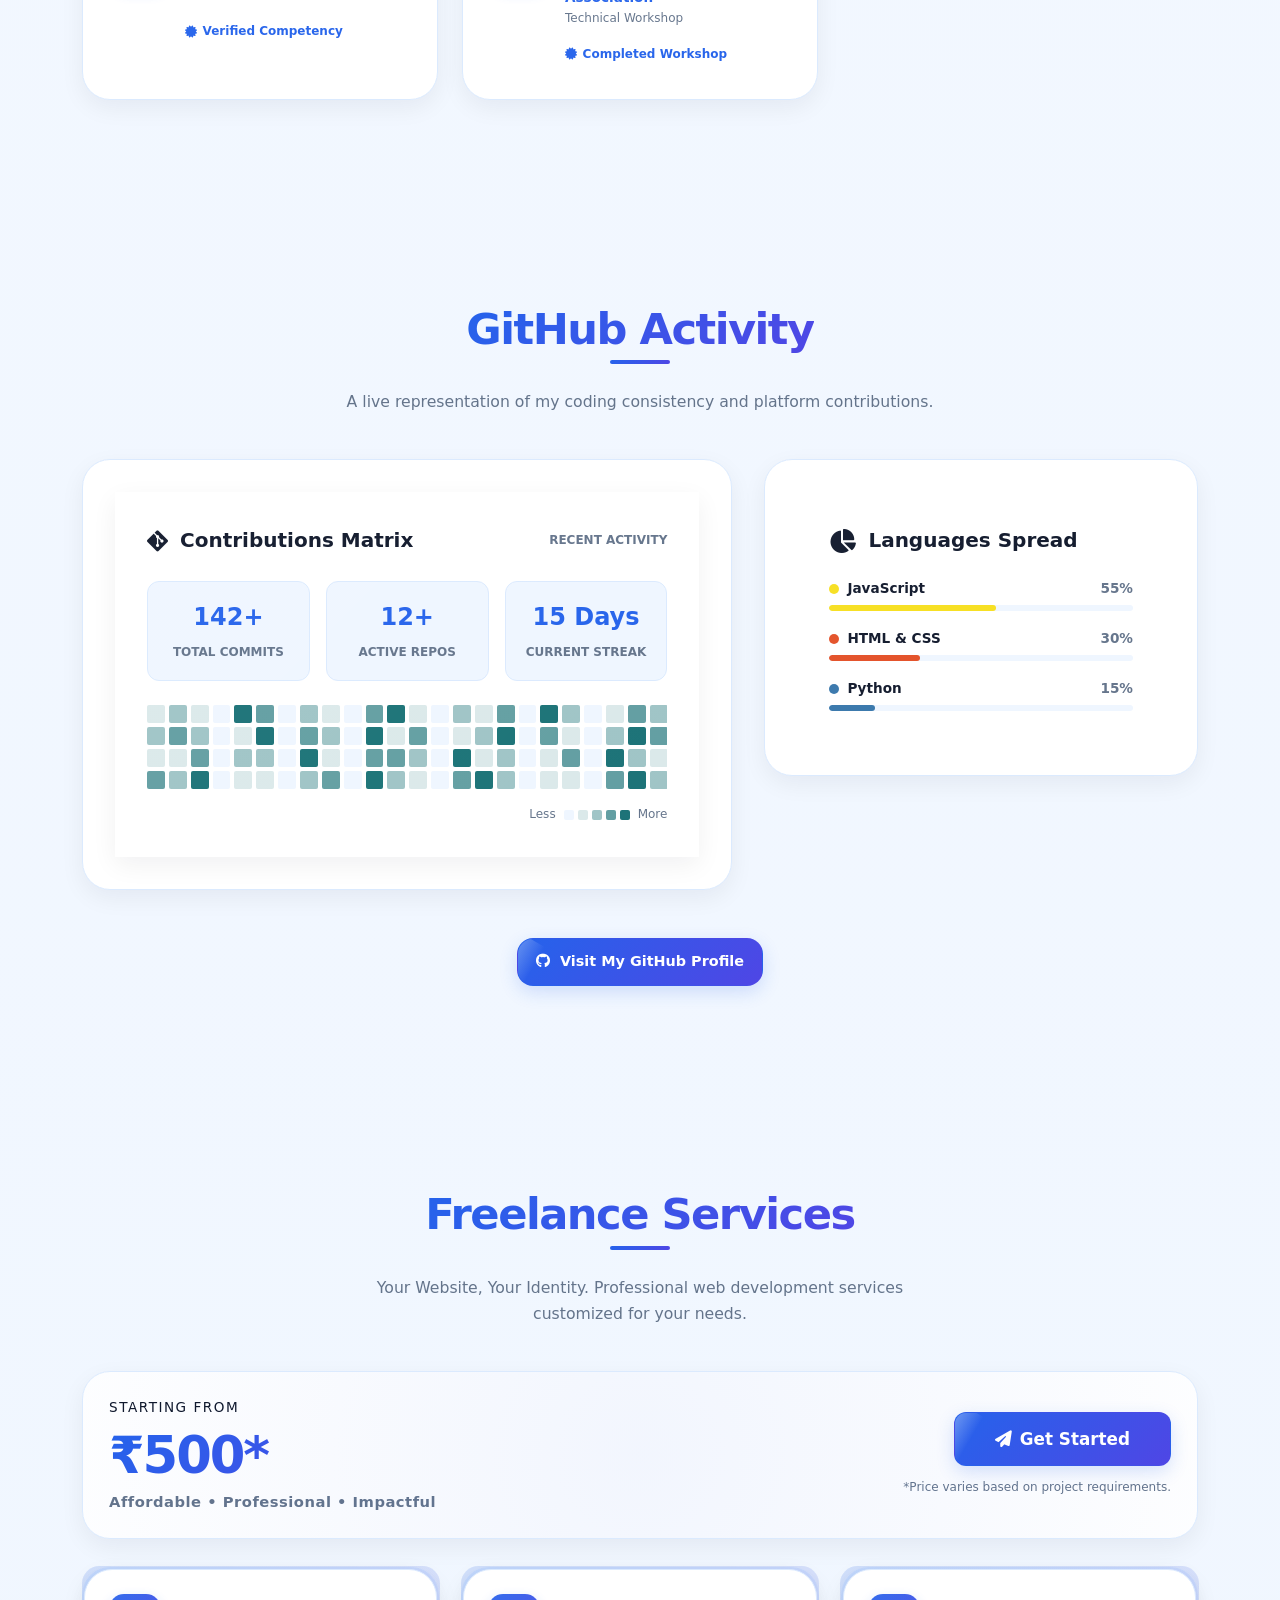
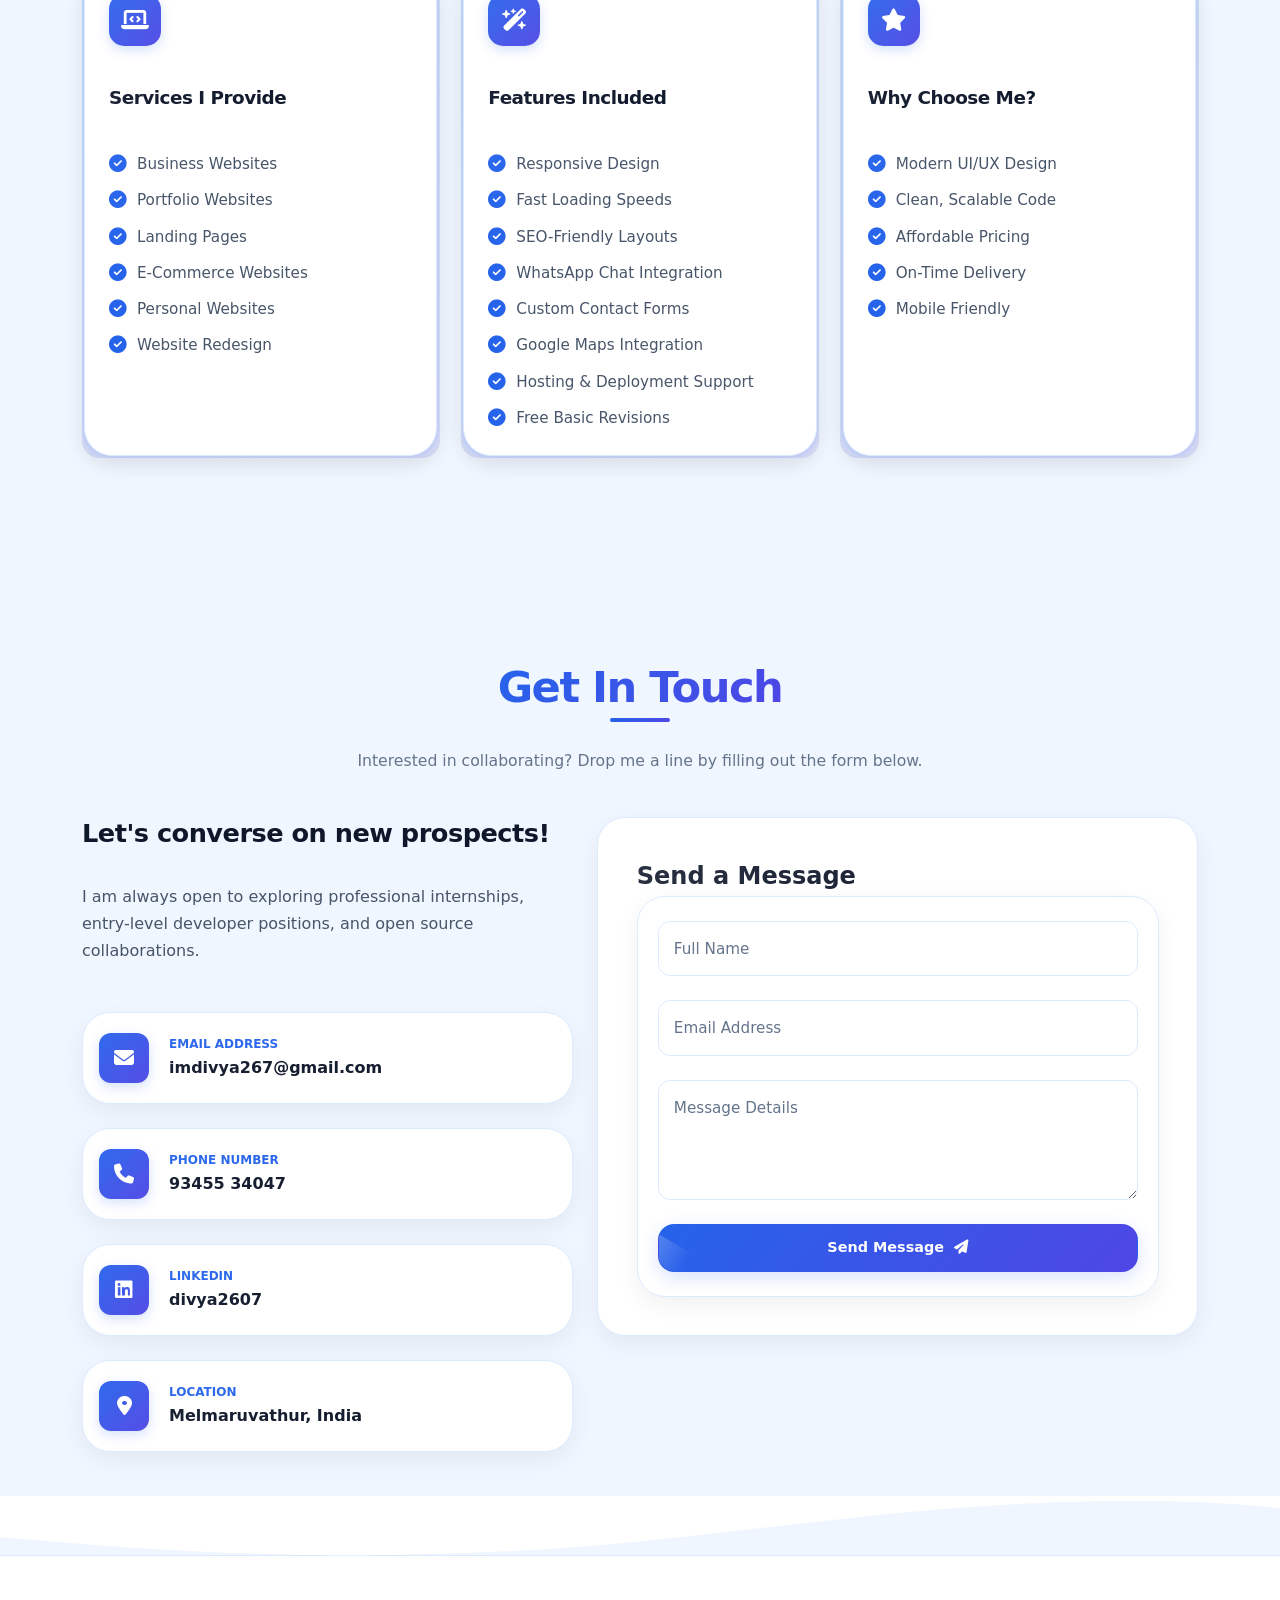
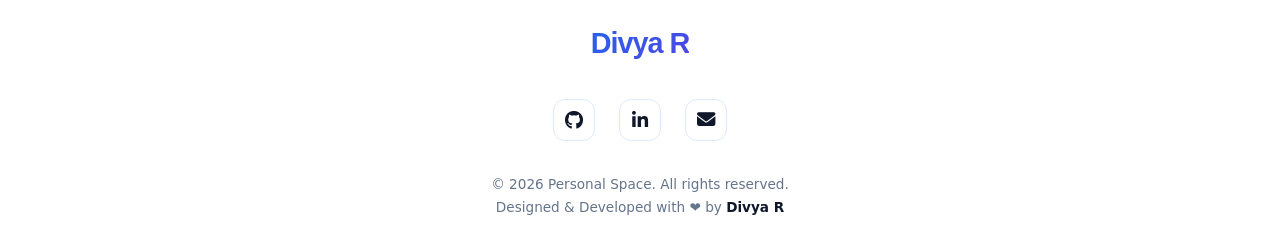
==== commit df051813: "Separate reusable header into pages/header.html" ====
--- a/index.html
+++ b/index.html
@@ -141,40 +141,7 @@
   <div class="cursor-glow" id="cursorGlow"></div>
 
   <!-- 4. NAVIGATION BAR -->
-  <header class="header" id="header">
-    <div class="container header-content">
-      <a href="#home" class="logo-container">
-        <div class="logo-icon">D</div>
-        <div class="logo-text">
-          <span class="logo-title">Divya R</span>
-          <span class="logo-sub">Frontend Developer</span>
-        </div>
-      </a>
-
-      <nav class="nav-wrapper">
-        <ul class="nav-menu" id="navMenu">
-          <li><a href="#home" class="nav-link active">Home</a></li>
-          <li><a href="#about" class="nav-link">About</a></li>
-          <li><a href="#skills" class="nav-link">Skills</a></li>
-          <li><a href="#experience" class="nav-link">Experience</a></li>
-          <li><a href="#projects" class="nav-link">Projects</a></li>
-          <li><a href="#certificates" class="nav-link">Certificates</a></li>
-          <li><a href="#services" class="nav-link">Services</a></li>
-          <li><a href="#contact" class="nav-link nav-connect-btn"><i class="fa-solid fa-paper-plane"></i> Let's Connect</a></li>
-        </ul>
-      </nav>
-
-      <div class="header-actions">
-        <button class="menu-toggle" id="menuToggleBtn" aria-label="Toggle Mobile Menu">
-          <span></span>
-          <span></span>
-          <span></span>
-        </button>
-      </div>
-    </div>
-  </header>
-
-
+  <div id="site-header"></div>
 
   <!-- 5. HERO SECTION -->
   <section class="hero section" id="home">
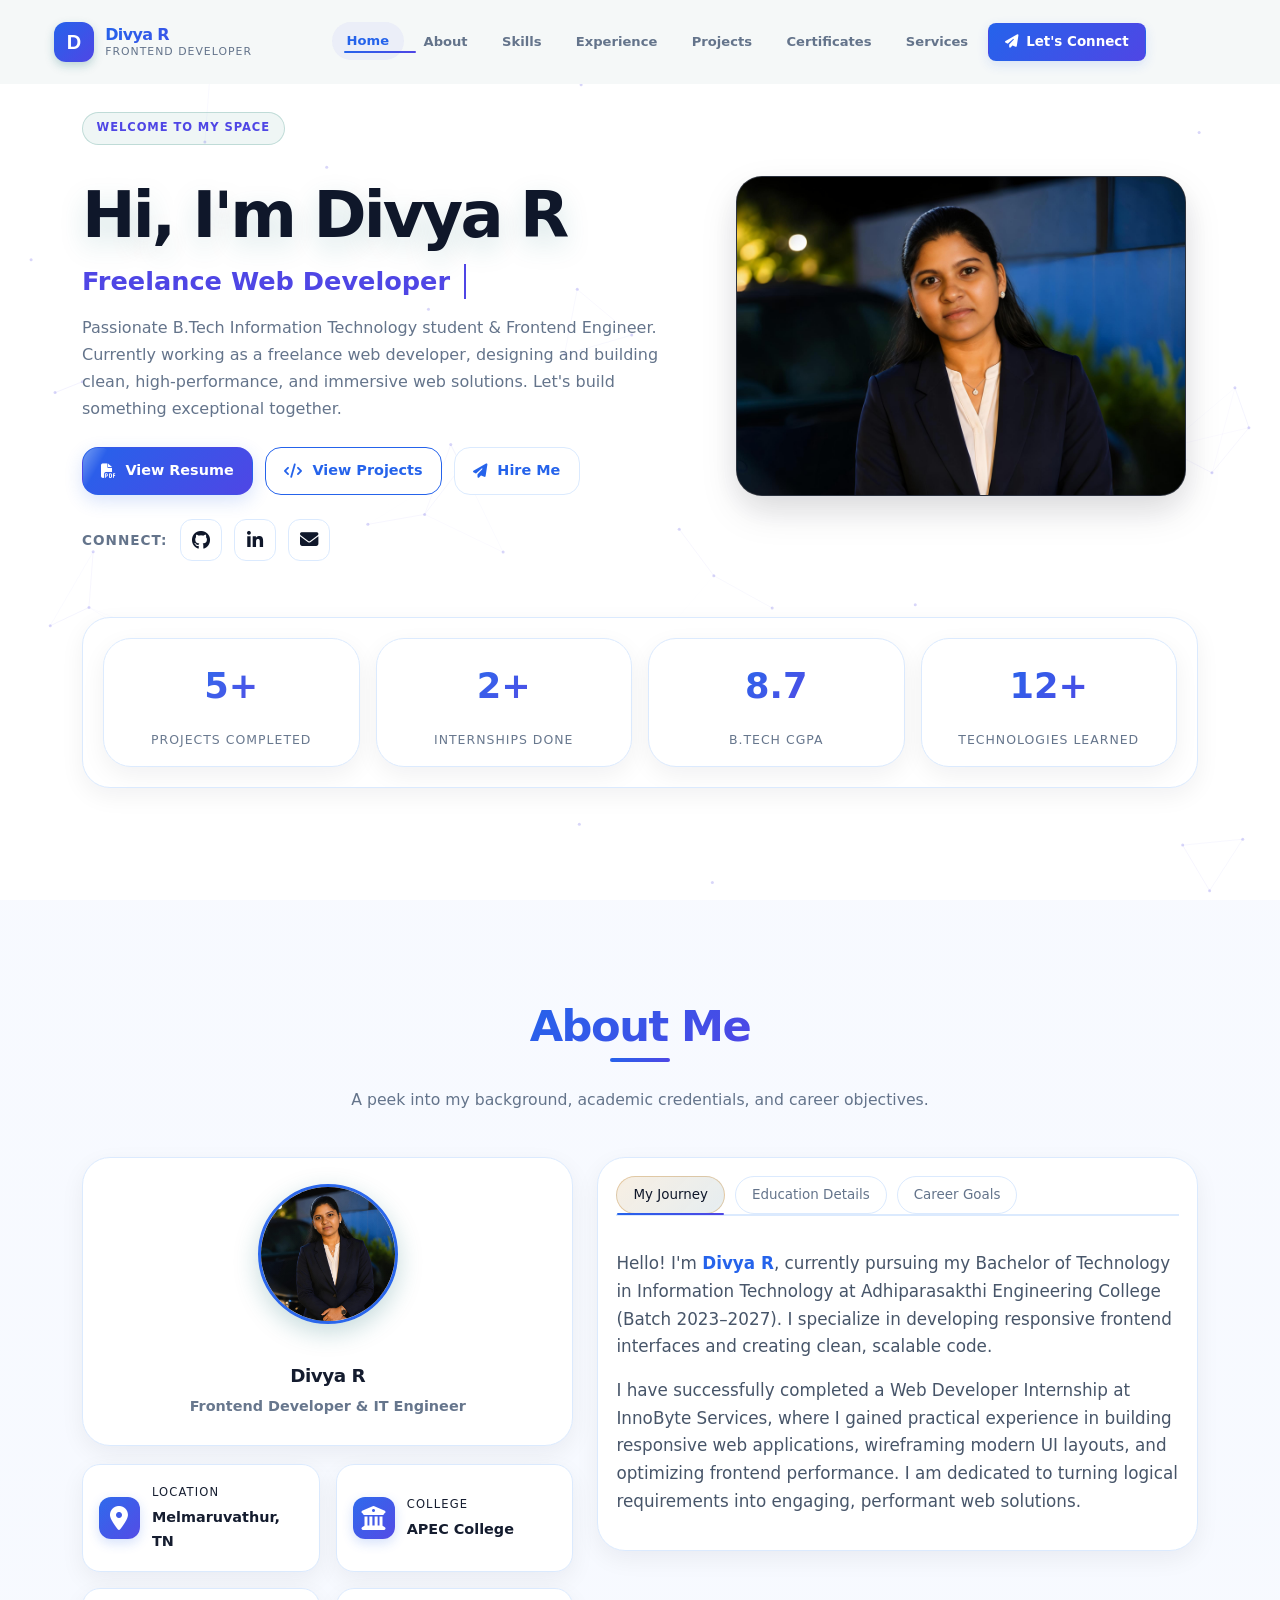
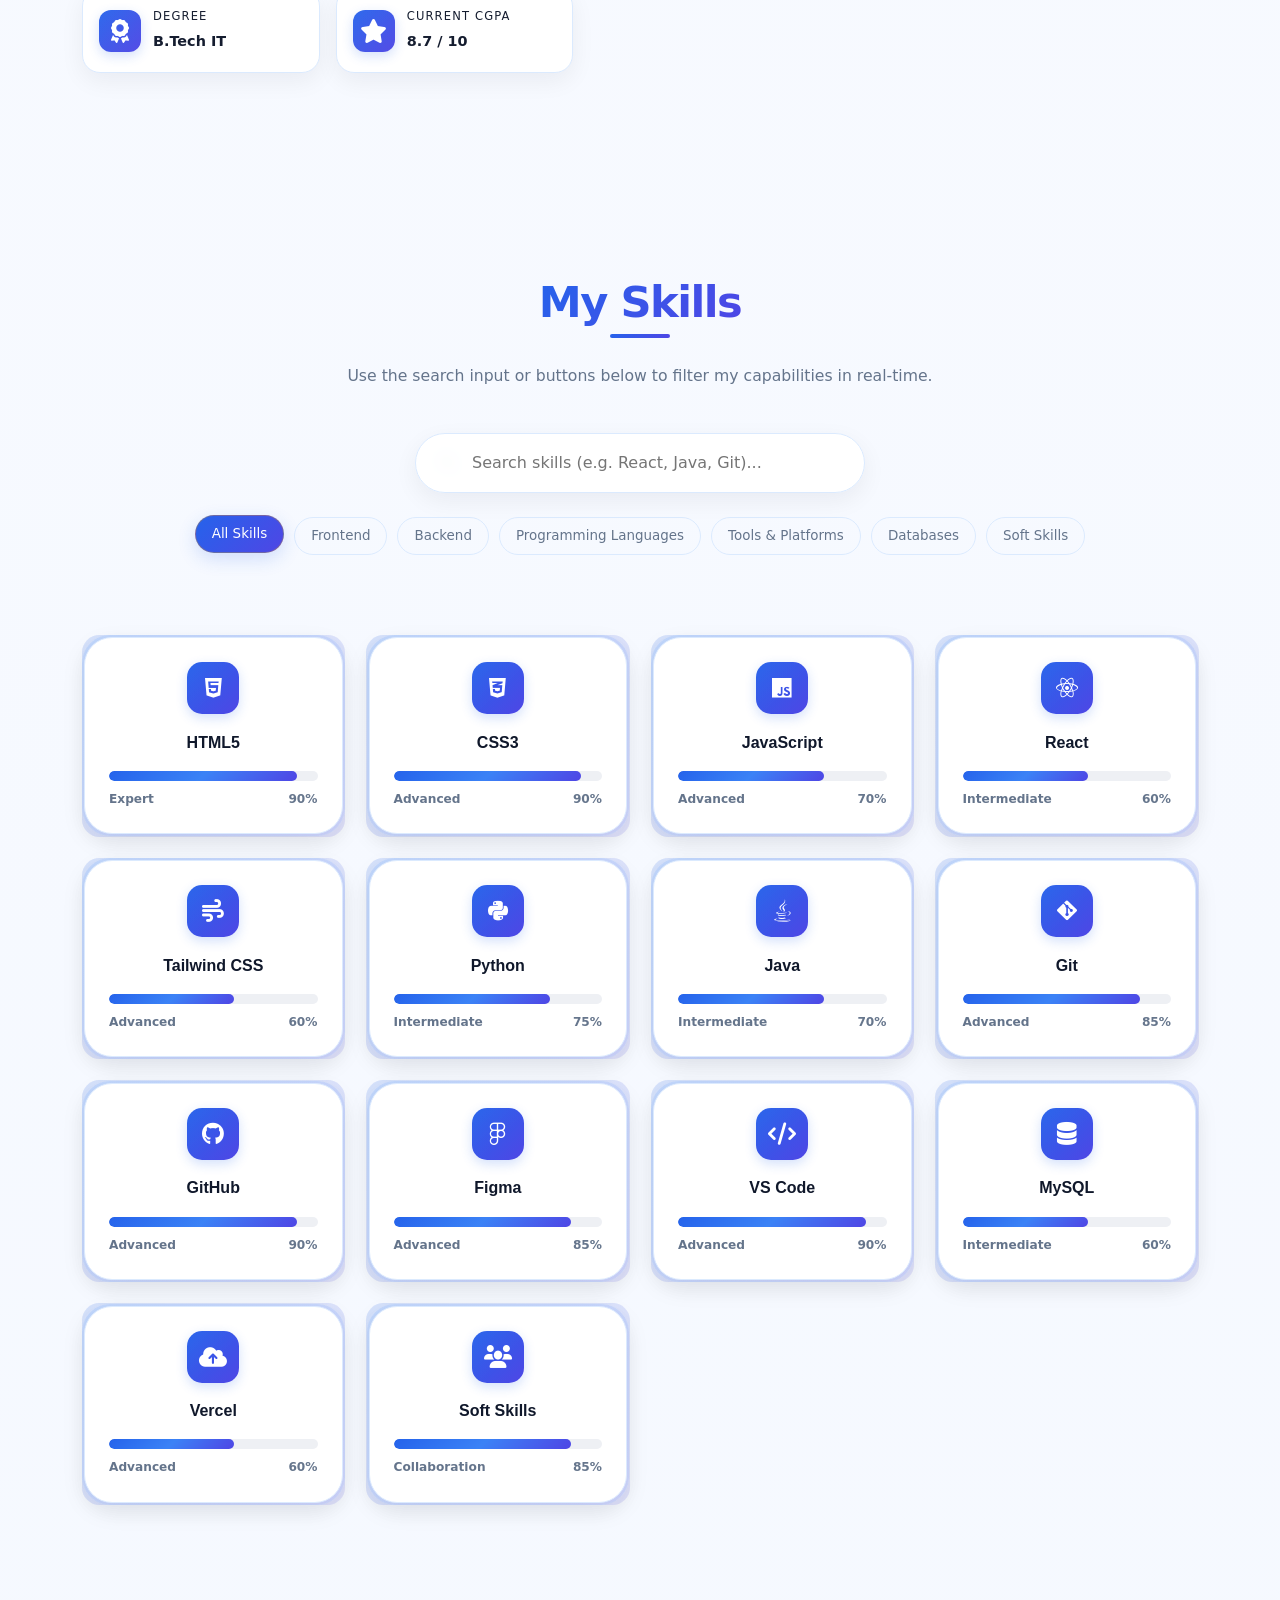
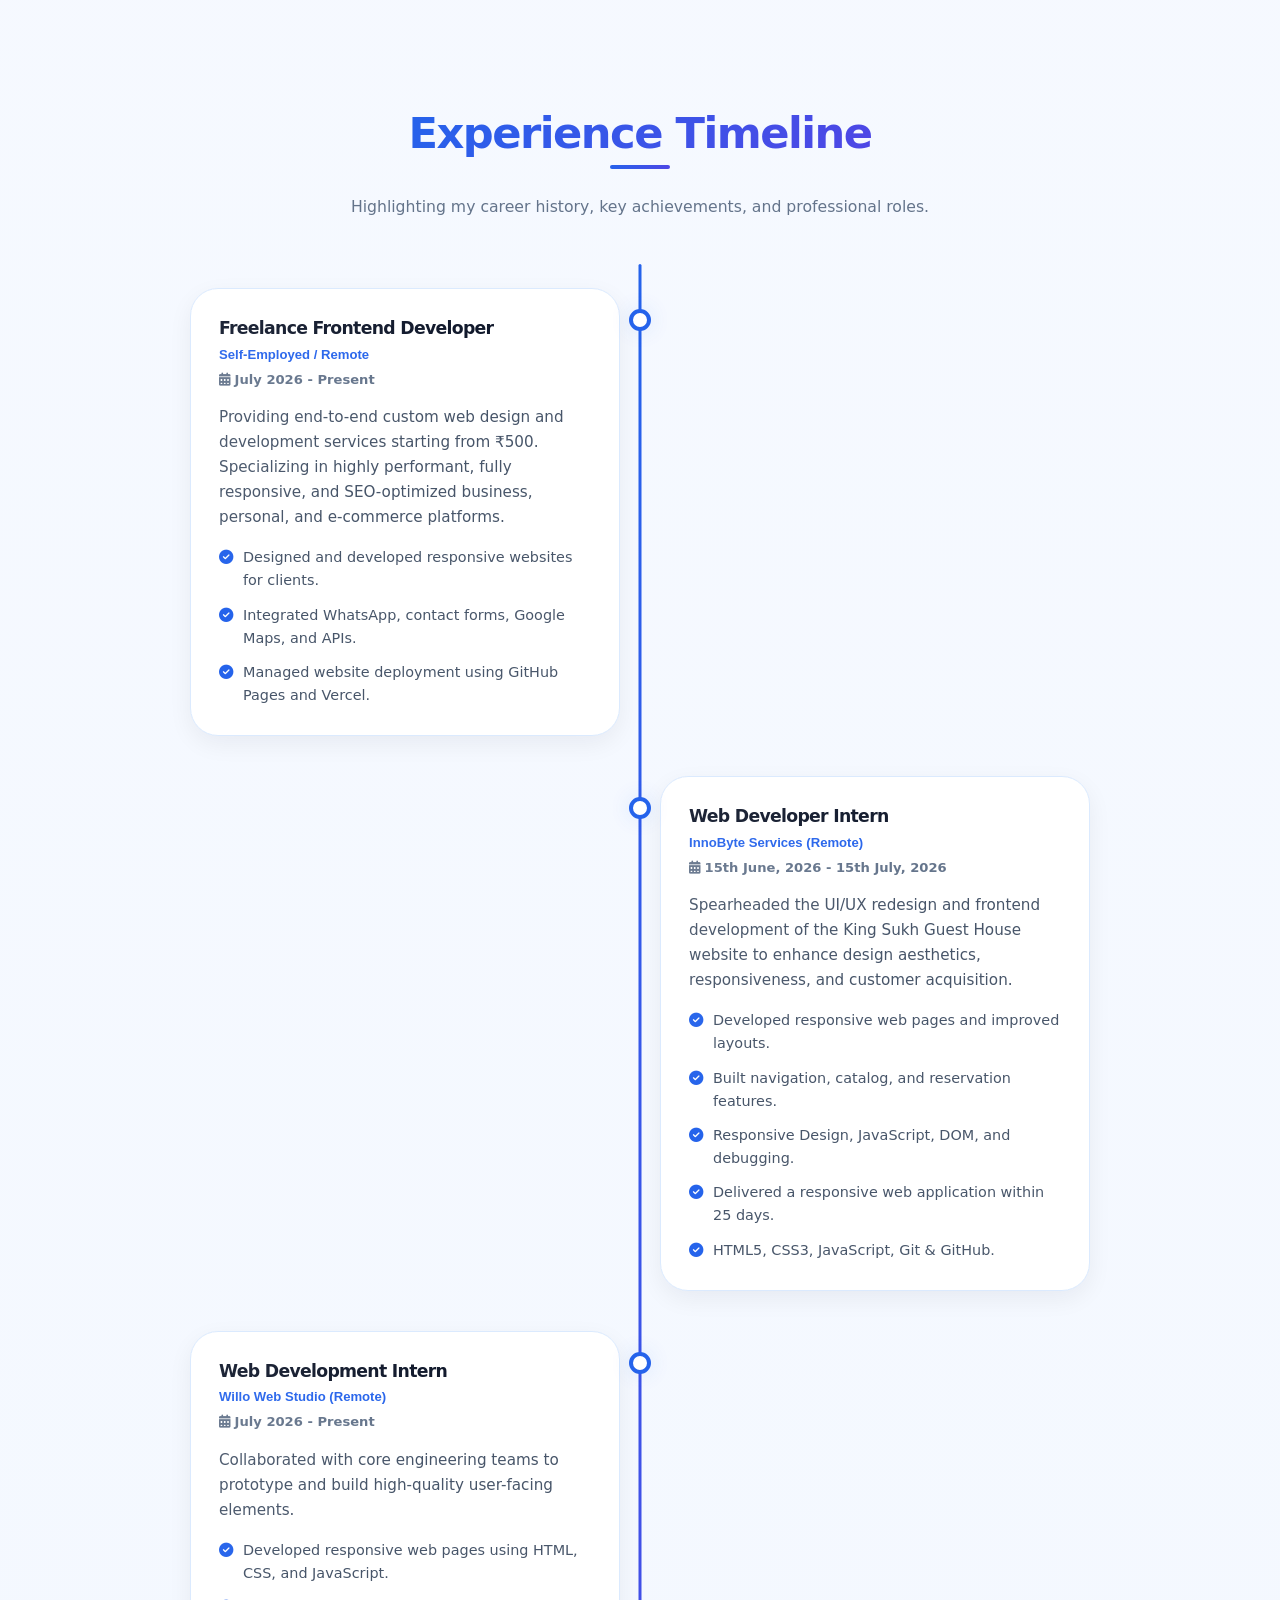
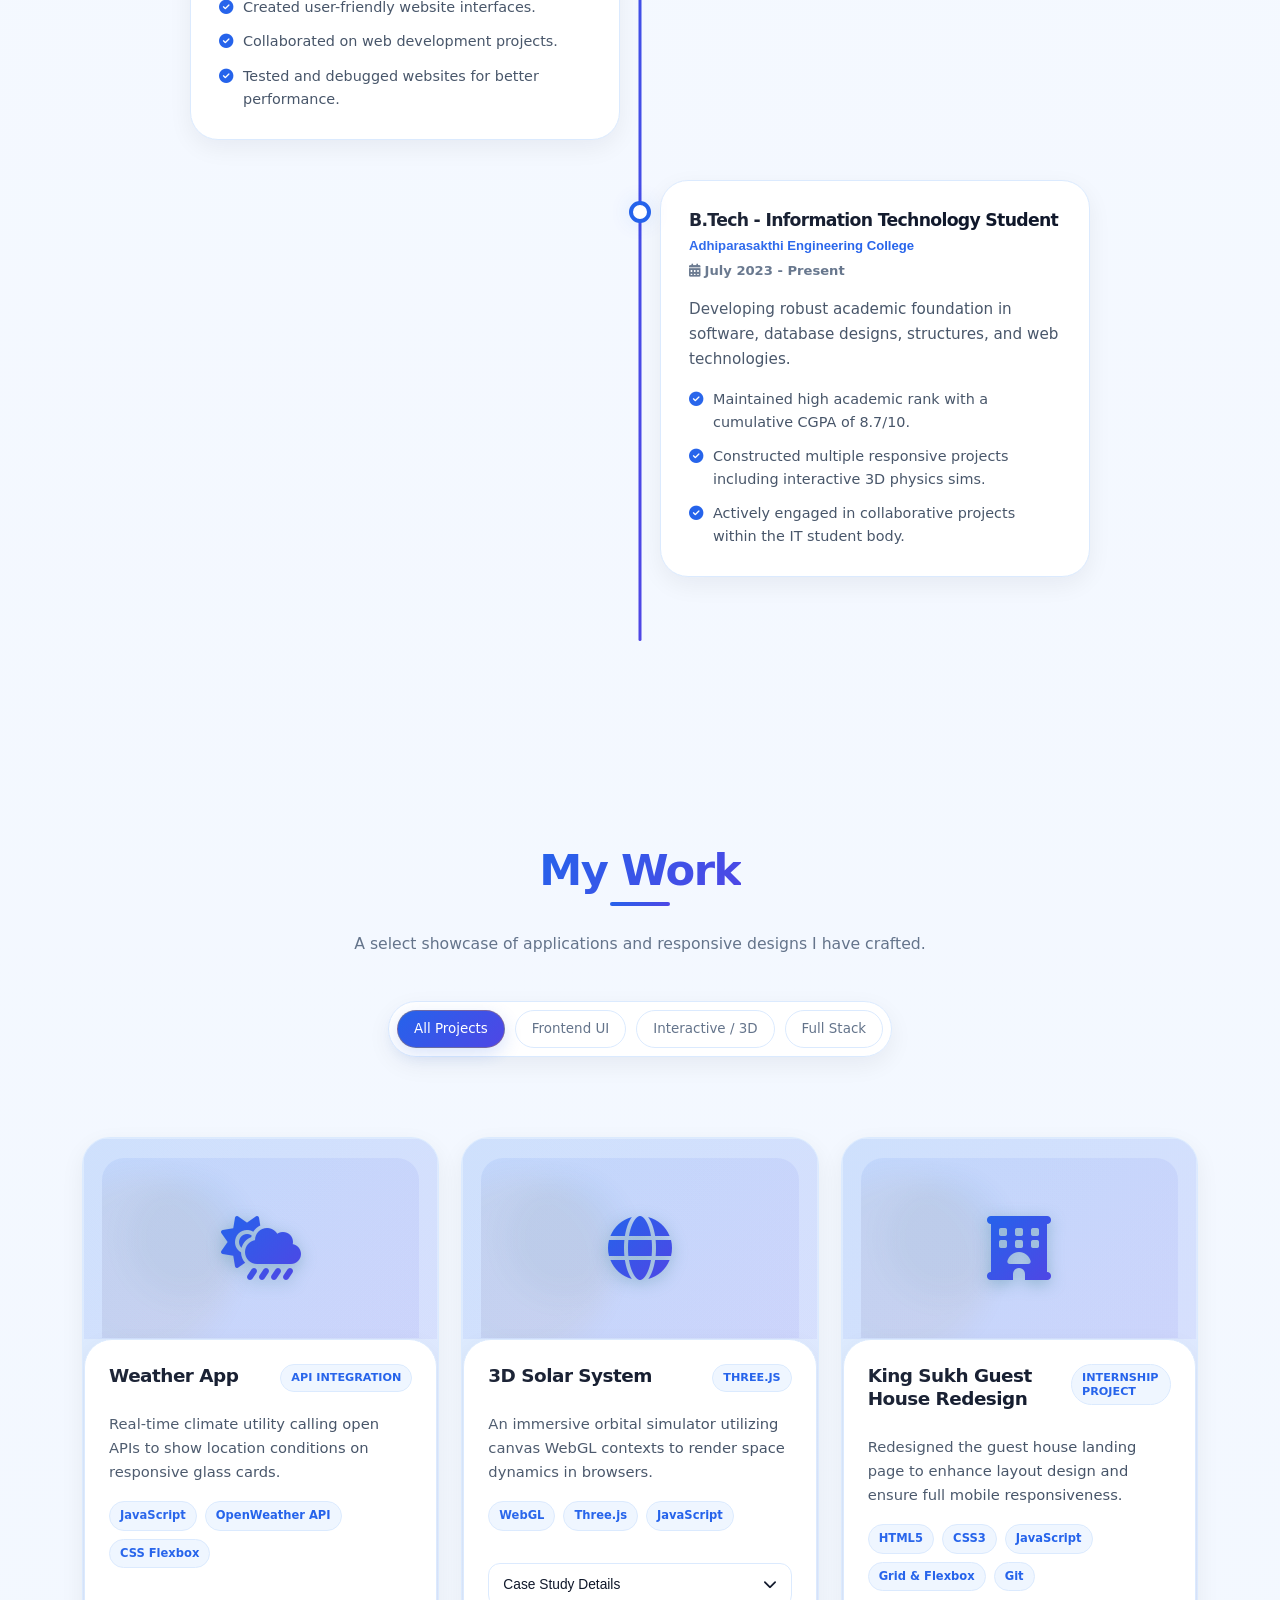
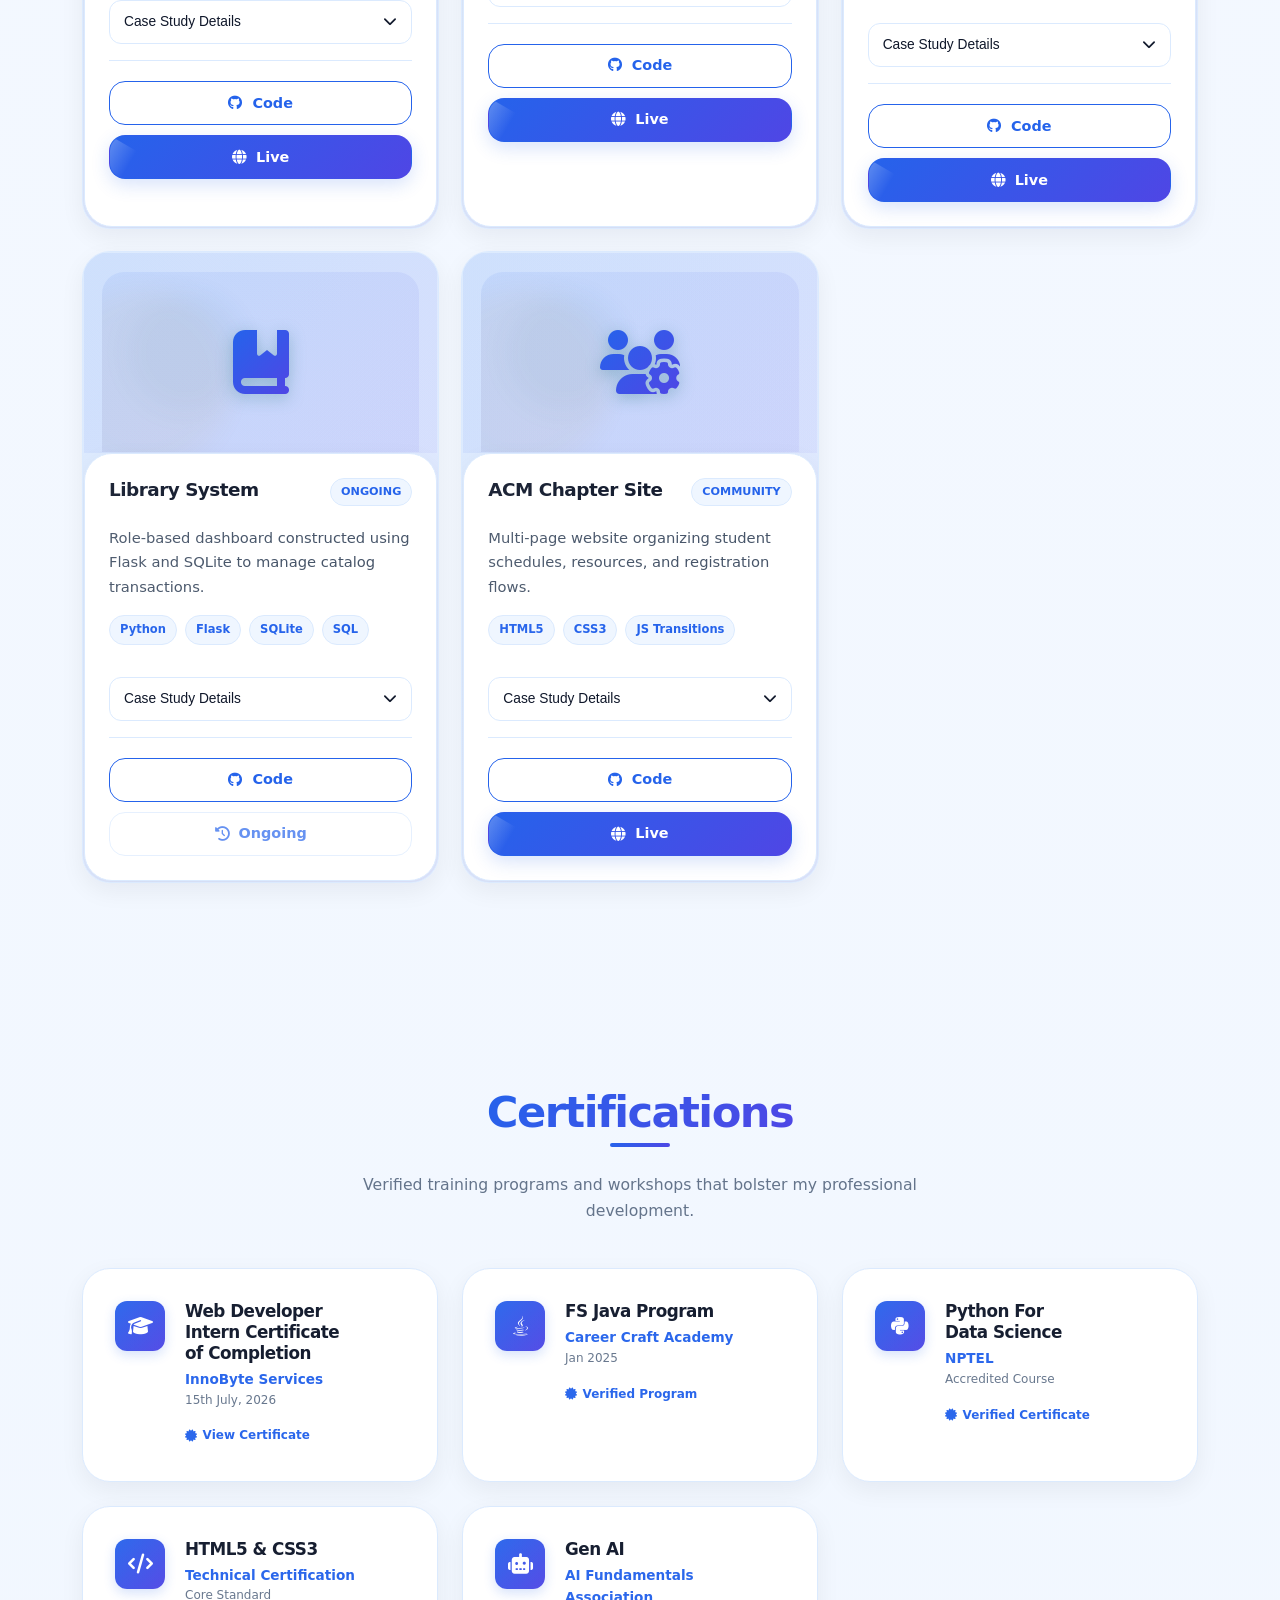
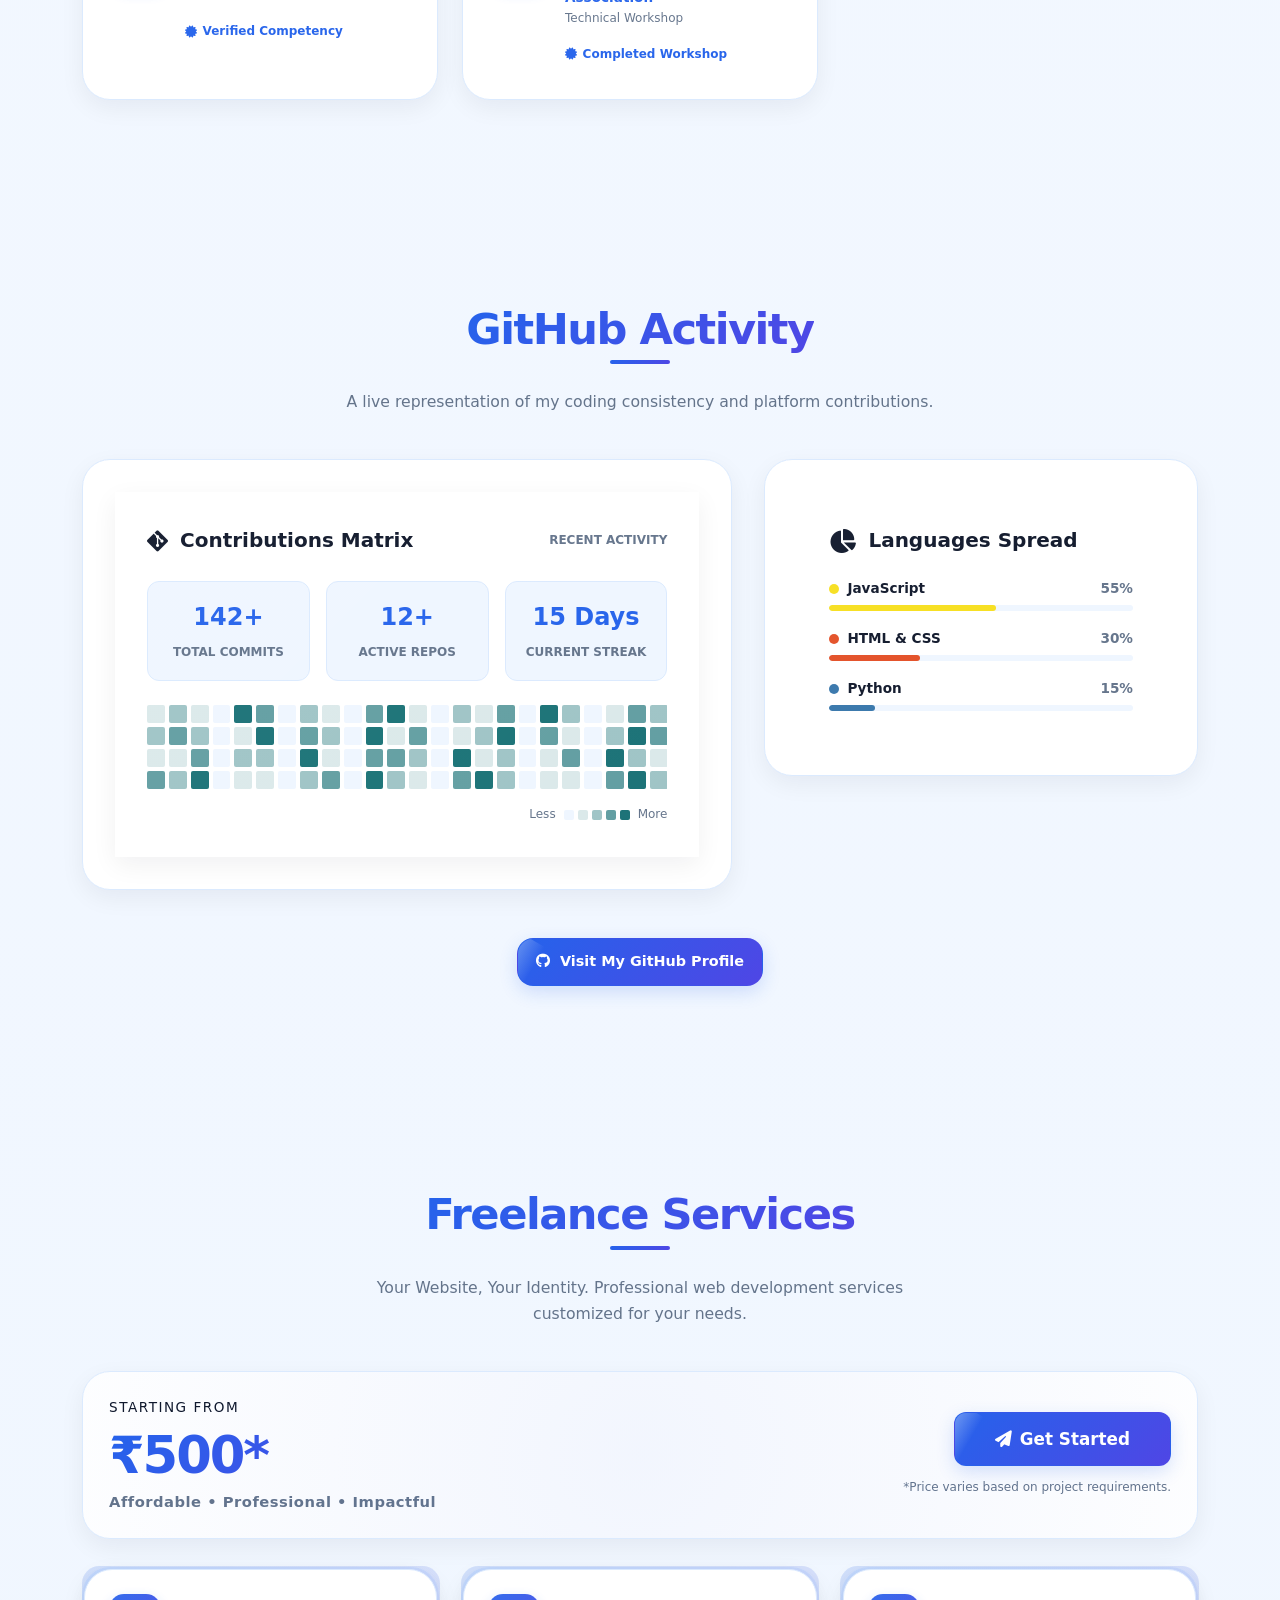
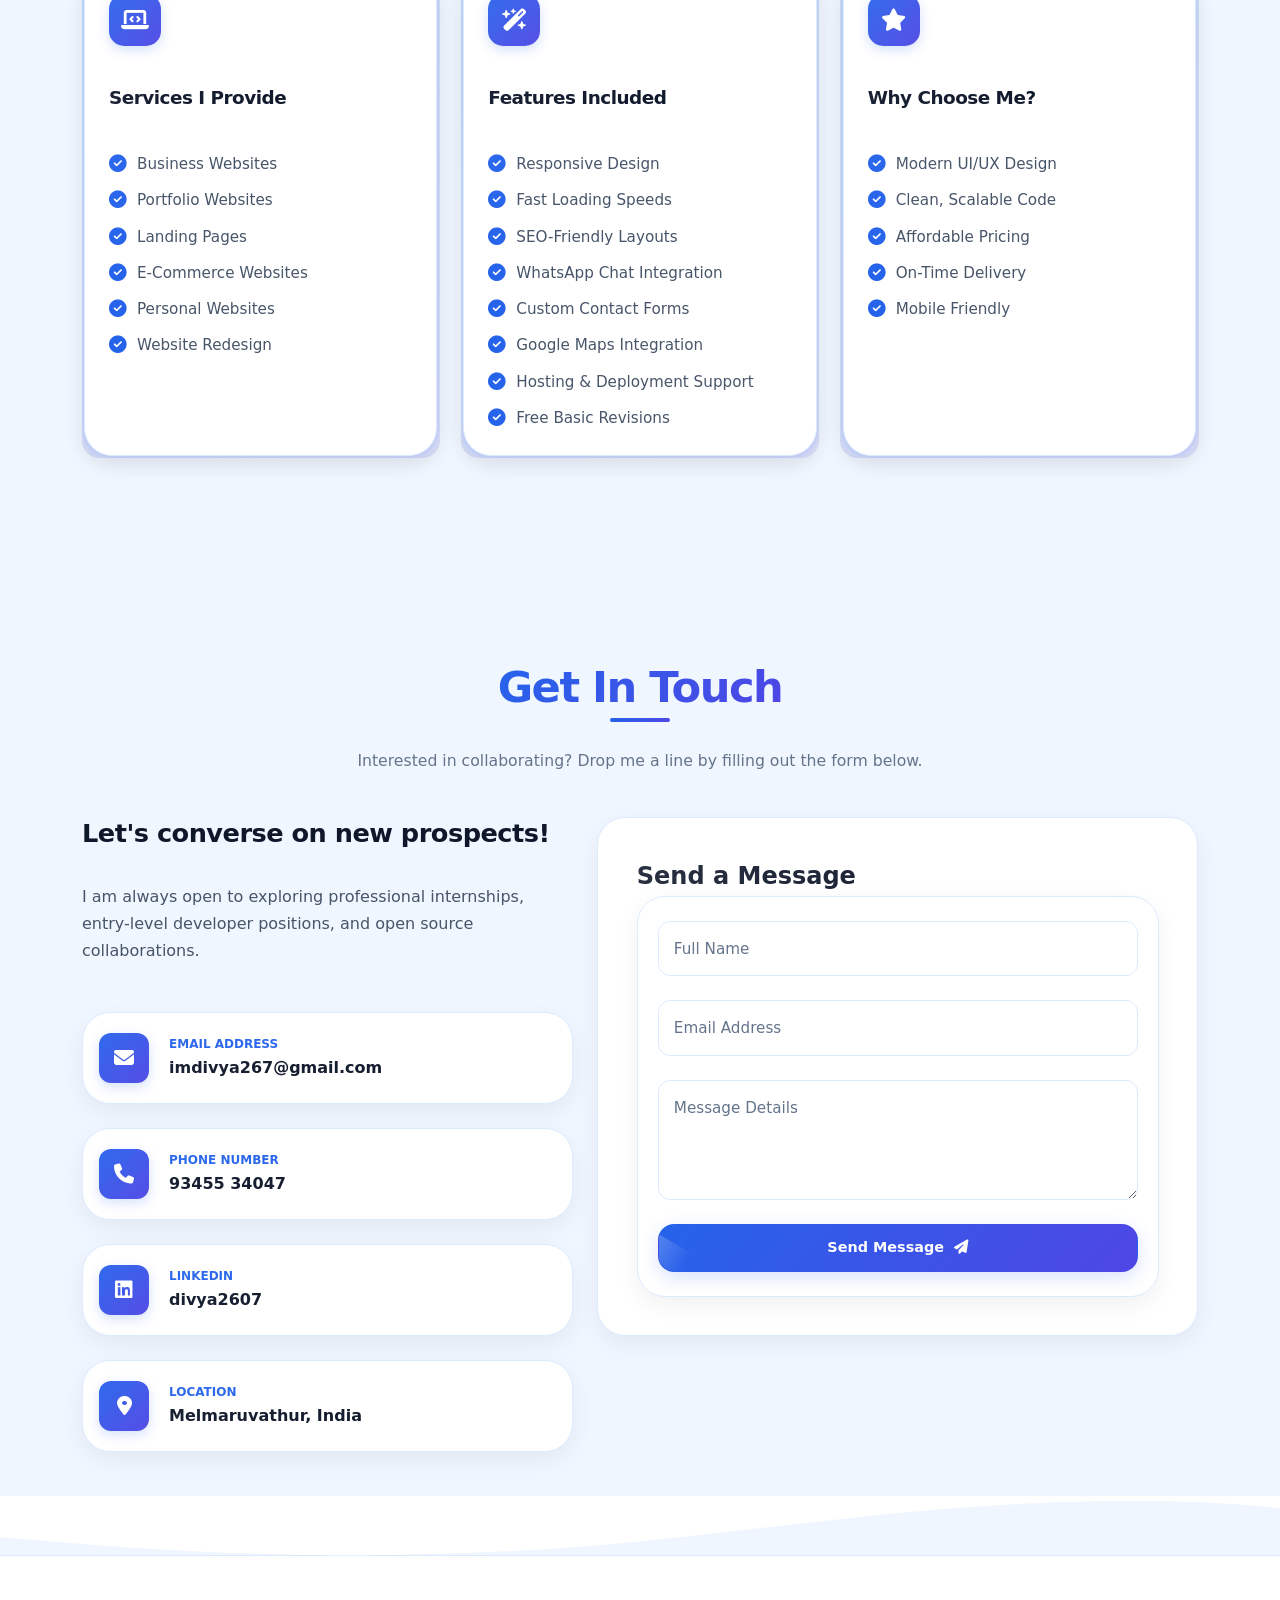
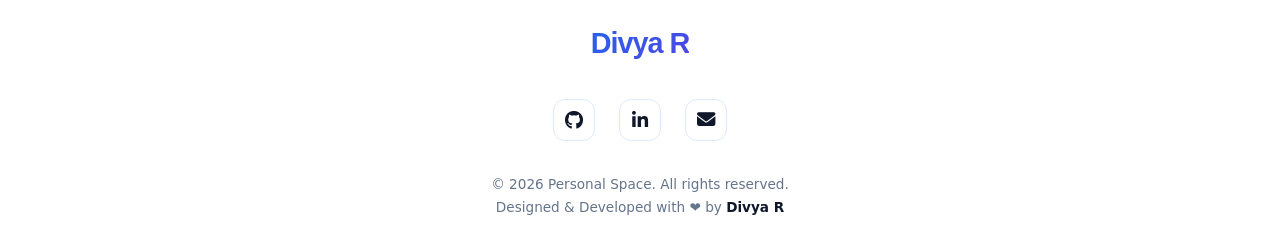
==== commit df65b780: "Polish portfolio header and timeline" ====
--- a/index.html
+++ b/index.html
@@ -141,7 +141,38 @@
   <div class="cursor-glow" id="cursorGlow"></div>
 
   <!-- 4. NAVIGATION BAR -->
-  <div id="site-header"></div>
+  <header class="header" id="header">
+    <div class="container header-content">
+      <a href="#home" class="logo-container">
+        <div class="logo-icon">D</div>
+        <div class="logo-text">
+          <span class="logo-title">Divya R</span>
+          <span class="logo-sub">Frontend Developer</span>
+        </div>
+      </a>
+
+      <nav class="nav-wrapper">
+        <ul class="nav-menu" id="navMenu">
+          <li><a href="#home" class="nav-link active">Home</a></li>
+          <li><a href="#about" class="nav-link">About</a></li>
+          <li><a href="#skills" class="nav-link">Skills</a></li>
+          <li><a href="#experience" class="nav-link">Experience</a></li>
+          <li><a href="#projects" class="nav-link">Projects</a></li>
+          <li><a href="#certificates" class="nav-link">Certificates</a></li>
+          <li><a href="#services" class="nav-link">Services</a></li>
+          <li><a href="#contact" class="nav-link nav-connect-btn"><i class="fa-solid fa-paper-plane"></i> Let's Connect</a></li>
+        </ul>
+      </nav>
+
+      <div class="header-actions">
+        <button class="menu-toggle" id="menuToggleBtn" aria-label="Toggle Mobile Menu">
+          <span></span>
+          <span></span>
+          <span></span>
+        </button>
+      </div>
+    </div>
+  </header>
 
   <!-- 5. HERO SECTION -->
   <section class="hero section" id="home">
--- a/css/style.css
+++ b/css/style.css
@@ -47,13 +47,15 @@
 }
 
 .header-content {
-  min-height: 56px;
+  min-height: 60px;
   gap: 1.25rem;
+  padding-inline: 0.25rem;
 }
 
 .logo-container {
   flex-shrink: 0;
   gap: 0.7rem;
+  padding: 0.2rem 0;
 }
 
 .logo-text {
@@ -93,16 +95,25 @@
 
 .nav-menu {
   align-items: center;
-  gap: 0.25rem;
+  gap: 0.35rem;
 }
 
 .nav-link {
   min-height: 38px;
-  padding: 0.5rem 0.7rem;
+  padding: 0.6rem 0.9rem;
   font-size: 0.82rem;
-  font-weight: 500;
+  font-weight: 600;
   line-height: 1;
   white-space: nowrap;
+  border-radius: 999px;
+  transition: color 0.2s ease, background 0.2s ease, transform 0.2s ease;
+}
+
+.nav-link:hover,
+.nav-link.active {
+  background: rgba(79, 70, 229, 0.06);
+  color: var(--primary);
+  transform: translateY(-1px);
 }
 
 .header-actions {
--- a/css/style.css
+++ b/css/style.css
@@ -47,13 +47,15 @@
 }
 
 .header-content {
-  min-height: 56px;
+  min-height: 60px;
   gap: 1.25rem;
+  padding-inline: 0.25rem;
 }
 
 .logo-container {
   flex-shrink: 0;
   gap: 0.7rem;
+  padding: 0.2rem 0;
 }
 
 .logo-text {
@@ -93,16 +95,25 @@
 
 .nav-menu {
   align-items: center;
-  gap: 0.25rem;
+  gap: 0.35rem;
 }
 
 .nav-link {
   min-height: 38px;
-  padding: 0.5rem 0.7rem;
+  padding: 0.6rem 0.9rem;
   font-size: 0.82rem;
-  font-weight: 500;
+  font-weight: 600;
   line-height: 1;
   white-space: nowrap;
+  border-radius: 999px;
+  transition: color 0.2s ease, background 0.2s ease, transform 0.2s ease;
+}
+
+.nav-link:hover,
+.nav-link.active {
+  background: rgba(79, 70, 229, 0.06);
+  color: var(--primary);
+  transform: translateY(-1px);
 }
 
 .header-actions {
